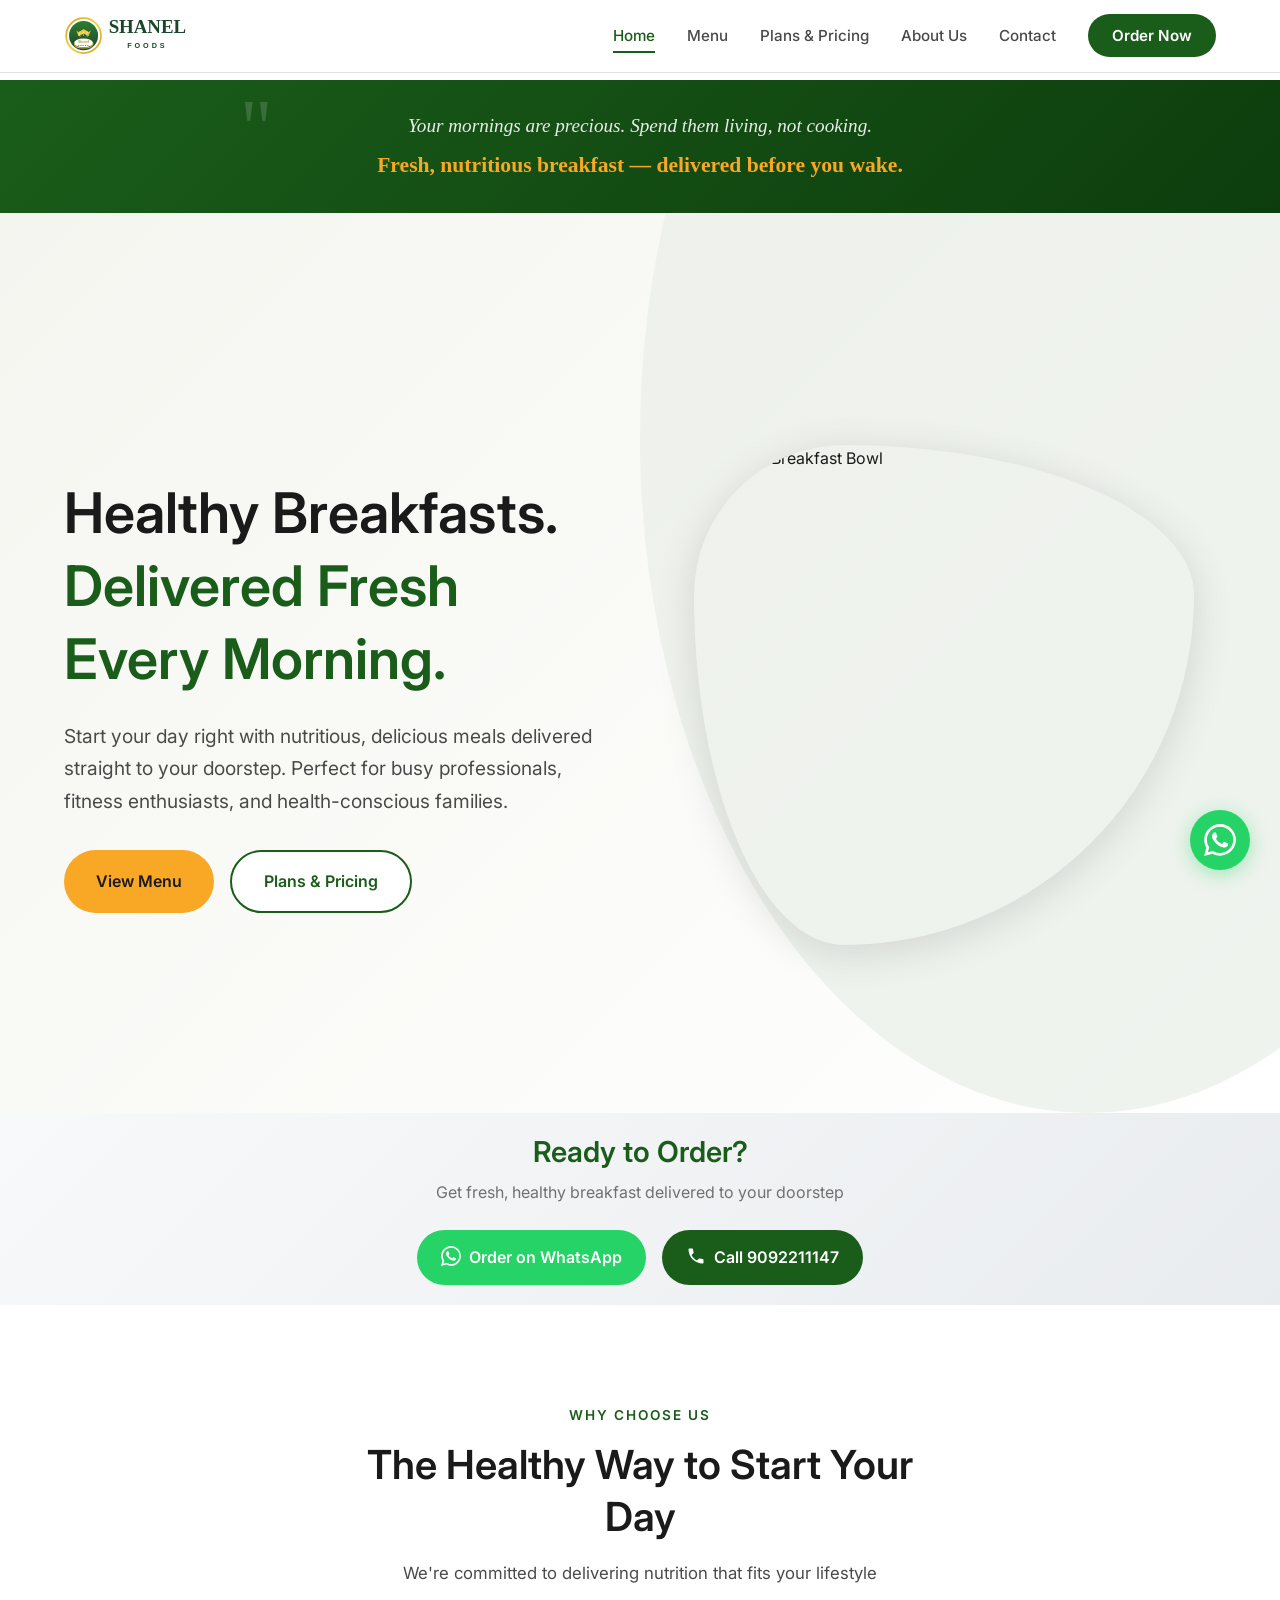
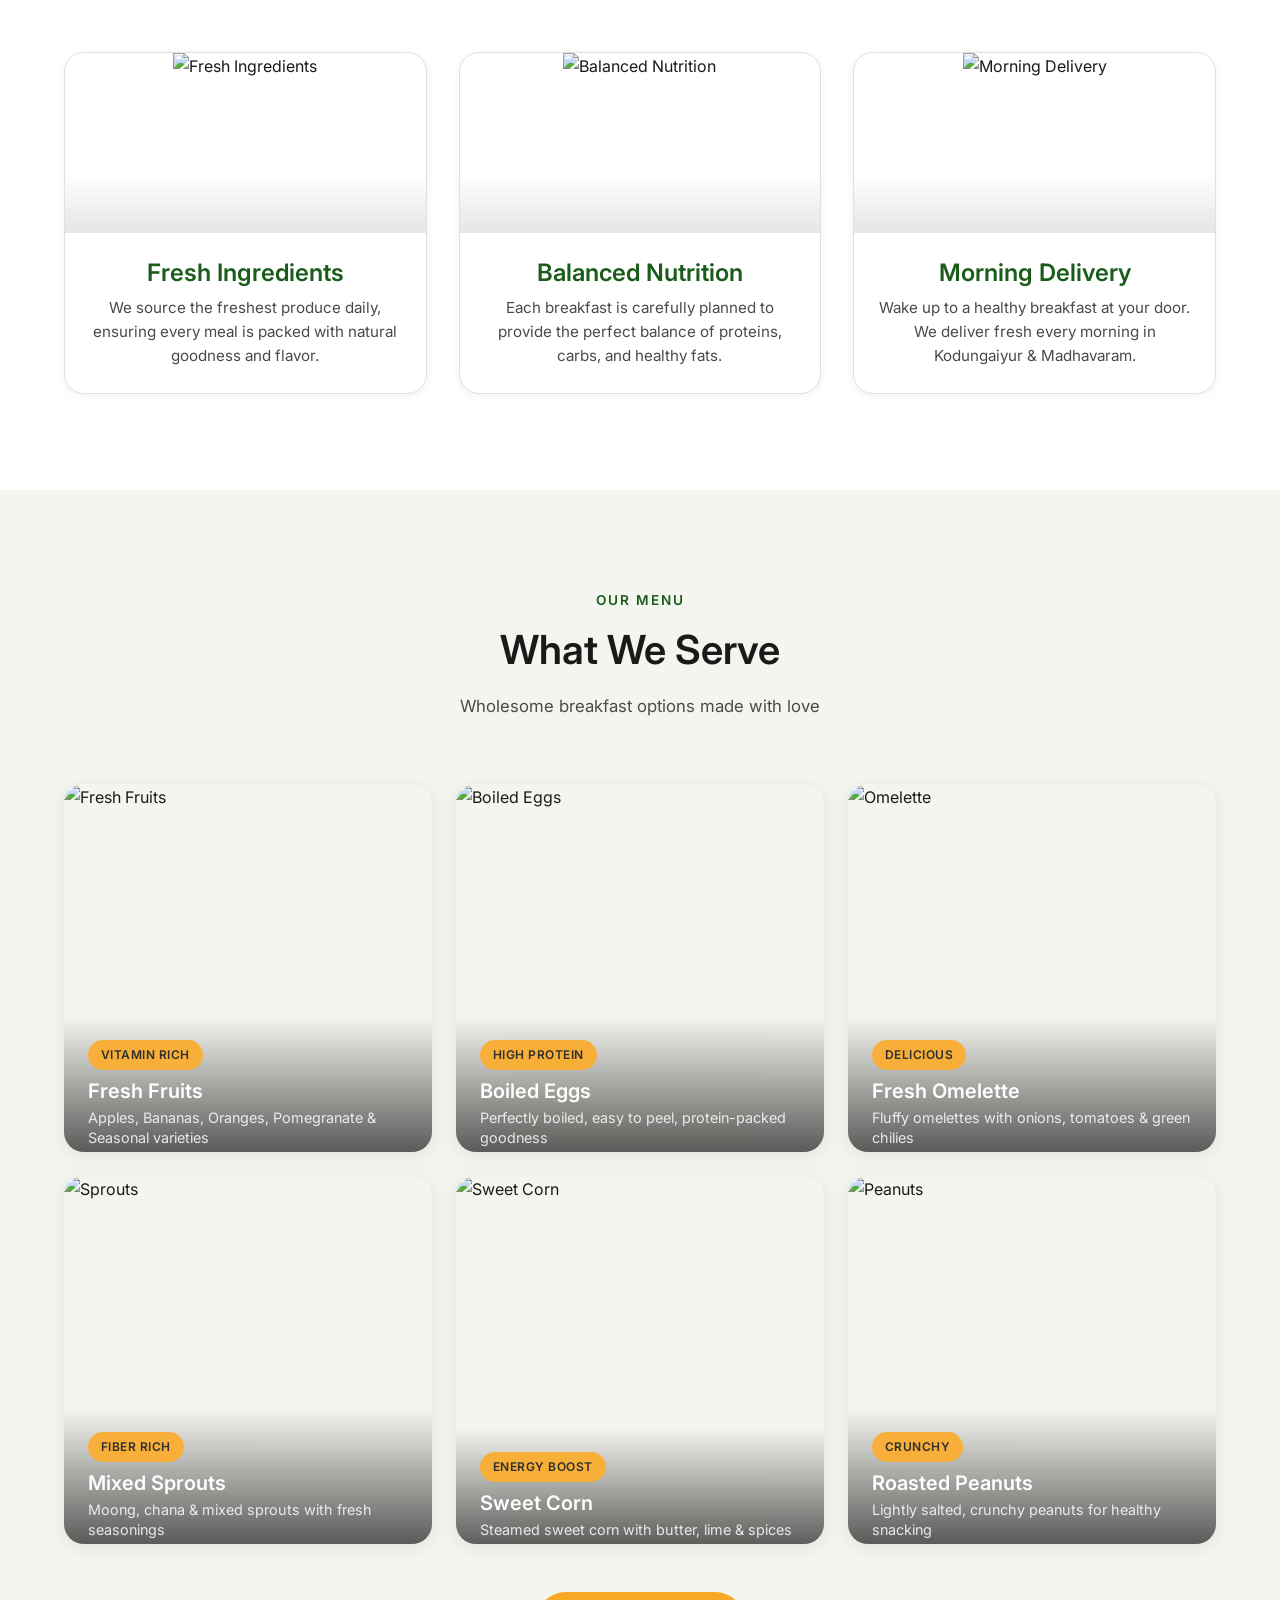
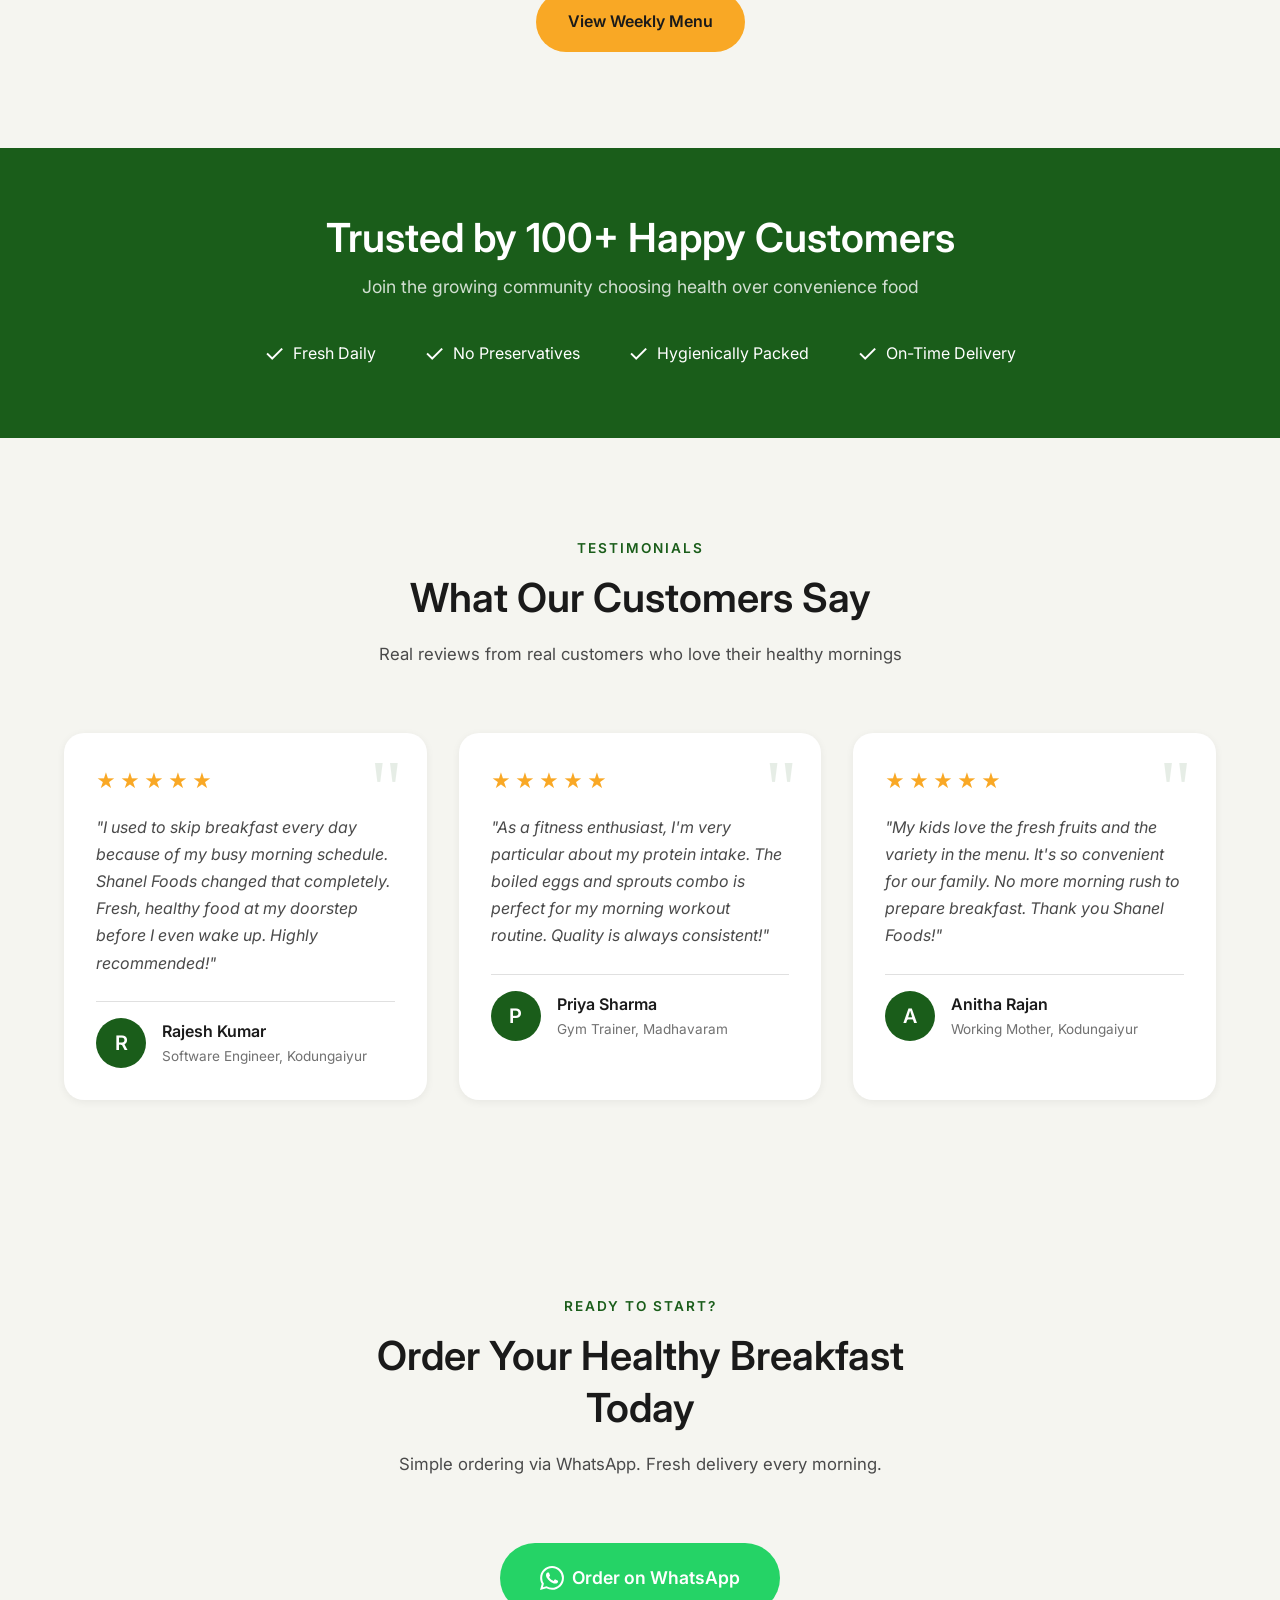
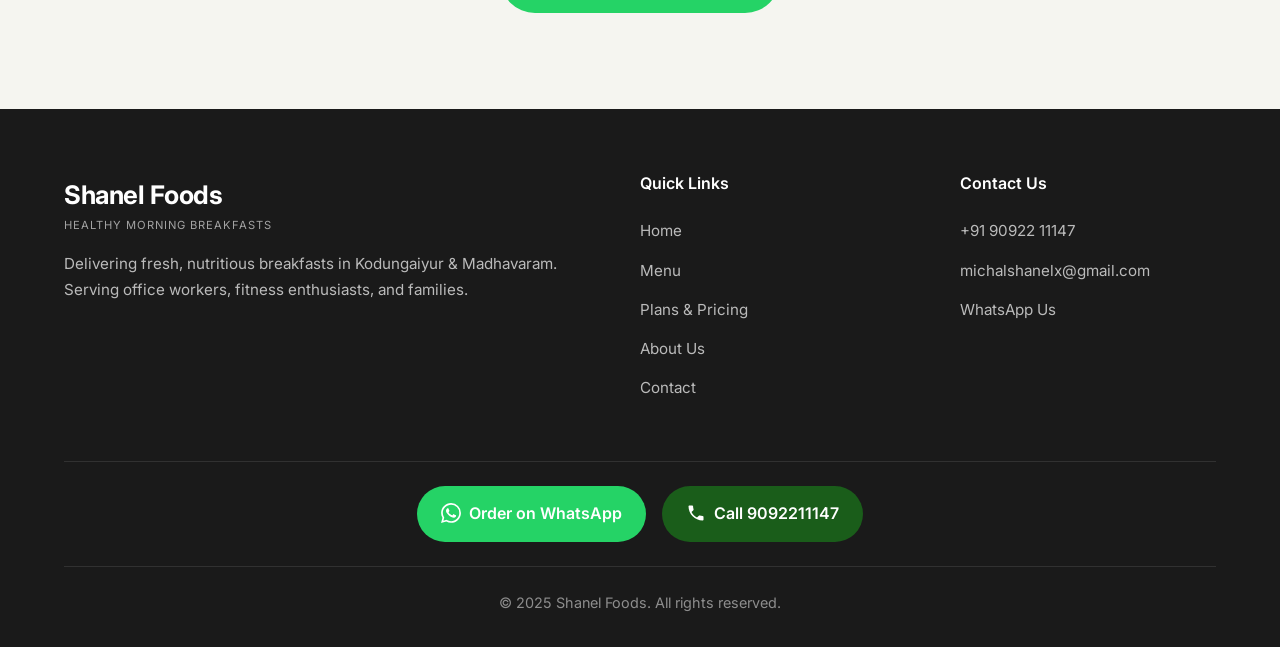
==== index.html @ 9c223f3b "Add SEO: sitemap, robots.txt, structured data, meta tags" ====
<!DOCTYPE html>
<html lang="en">
<head>
    <meta charset="UTF-8">
    <meta name="viewport" content="width=device-width, initial-scale=1.0">
    <title>Shanel Foods | Healthy Breakfast Delivery in Kodungaiyur & Madhavaram, Chennai</title>
    <meta name="description" content="Shanel Foods - Fresh, healthy breakfast delivery service in Kodungaiyur & Madhavaram, Chennai. Fruits, sprouts, eggs & more delivered to your doorstep every morning. Order on WhatsApp: 9092211147">
    <meta name="keywords" content="Shanel Foods, healthy breakfast, breakfast delivery, Kodungaiyur, Madhavaram, Chennai, fresh fruits, sprouts, eggs, morning delivery, healthy food delivery">
    <meta name="author" content="Shanel Foods">
    <meta name="robots" content="index, follow">
    <link rel="canonical" href="https://michalshanel.github.io/shanelfoods/">

    <!-- Open Graph / Facebook -->
    <meta property="og:type" content="website">
    <meta property="og:url" content="https://michalshanel.github.io/shanelfoods/">
    <meta property="og:title" content="Shanel Foods | Healthy Breakfast Delivery in Chennai">
    <meta property="og:description" content="Fresh, healthy breakfast delivery in Kodungaiyur & Madhavaram. Fruits, sprouts, eggs & more delivered every morning.">
    <meta property="og:site_name" content="Shanel Foods">

    <!-- Twitter -->
    <meta name="twitter:card" content="summary_large_image">
    <meta name="twitter:title" content="Shanel Foods | Healthy Breakfast Delivery">
    <meta name="twitter:description" content="Fresh, healthy breakfast delivery in Kodungaiyur & Madhavaram, Chennai.">

    <!-- Structured Data for Local Business -->
    <script type="application/ld+json">
    {
        "@context": "https://schema.org",
        "@type": "FoodEstablishment",
        "name": "Shanel Foods",
        "description": "Fresh, healthy breakfast delivery service in Kodungaiyur & Madhavaram, Chennai. We deliver fruits, sprouts, eggs and nutritious breakfast items every morning.",
        "url": "https://michalshanel.github.io/shanelfoods/",
        "telephone": "+919092211147",
        "email": "michalshanelx@gmail.com",
        "address": {
            "@type": "PostalAddress",
            "addressLocality": "Chennai",
            "addressRegion": "Tamil Nadu",
            "addressCountry": "IN"
        },
        "areaServed": ["Kodungaiyur", "Madhavaram", "Chennai"],
        "servesCuisine": "Healthy Breakfast",
        "priceRange": "$$",
        "openingHours": "Mo-Sa 06:00-10:00",
        "sameAs": [
            "https://wa.me/919092211147"
        ]
    }
    </script>

    <link rel="preconnect" href="https://fonts.googleapis.com">
    <link rel="preconnect" href="https://fonts.gstatic.com" crossorigin>
    <link href="https://fonts.googleapis.com/css2?family=Inter:wght@400;500;600;700&display=swap" rel="stylesheet">
    <link rel="stylesheet" href="styles.css">
    <link rel="icon" type="image/svg+xml" href="favicon.svg">
</head>
<body>
    <!-- Header -->
    <header>
        <nav>
            <a href="index.html" class="logo">
                <img src="logo.svg" alt="Shanel Foods - Healthy Morning Breakfasts" class="logo-img">
            </a>
            <div class="menu-toggle" onclick="toggleMenu()">
                <span></span>
                <span></span>
                <span></span>
            </div>
            <ul class="nav-links">
                <li><a href="index.html" class="active">Home</a></li>
                <li><a href="menu.html">Menu</a></li>
                <li><a href="pricing.html">Plans & Pricing</a></li>
                <li><a href="about.html">About Us</a></li>
                <li><a href="contact.html">Contact</a></li>
                <li><a href="https://wa.me/919092211147" class="nav-cta">Order Now</a></li>
            </ul>
        </nav>
    </header>

    <!-- Quote Section -->
    <section class="quote-section quote-top">
        <div class="container">
            <blockquote class="main-quote">
                <span class="quote-mark">"</span>
                <p>Your mornings are precious. Spend them living, not cooking.</p>
                <p class="quote-highlight">Fresh, nutritious breakfast — delivered before you wake.</p>
            </blockquote>
        </div>
    </section>

    <!-- Hero Section -->
    <section class="hero">
        <div class="container">
            <div class="hero-content">
                <h1>Healthy Breakfasts.<br><span>Delivered Fresh Every Morning.</span></h1>
                <p>Start your day right with nutritious, delicious meals delivered straight to your doorstep. Perfect for busy professionals, fitness enthusiasts, and health-conscious families.</p>
                <div class="hero-buttons">
                    <a href="menu.html" class="btn btn-primary">View Menu</a>
                    <a href="pricing.html" class="btn btn-secondary">Plans & Pricing</a>
                </div>
            </div>
            <div class="hero-image">
                <div class="hero-visual">
                    <img src="https://images.unsplash.com/photo-1511690743698-d9d85f2fbf38?w=600&h=600&fit=crop" alt="Healthy Breakfast Bowl">
                </div>
            </div>
        </div>
    </section>

    <!-- Order Now Section -->
    <section class="order-now-section">
        <div class="container">
            <div class="order-content">
                <h3>Ready to Order?</h3>
                <p>Get fresh, healthy breakfast delivered to your doorstep</p>
                <div class="order-buttons">
                    <a href="https://wa.me/919092211147" class="order-btn whatsapp-btn" target="_blank">
                        <svg viewBox="0 0 24 24" fill="currentColor" width="24" height="24">
                            <path d="M17.472 14.382c-.297-.149-1.758-.867-2.03-.967-.273-.099-.471-.148-.67.15-.197.297-.767.966-.94 1.164-.173.199-.347.223-.644.075-.297-.15-1.255-.463-2.39-1.475-.883-.788-1.48-1.761-1.653-2.059-.173-.297-.018-.458.13-.606.134-.133.298-.347.446-.52.149-.174.198-.298.298-.497.099-.198.05-.371-.025-.52-.075-.149-.669-1.612-.916-2.207-.242-.579-.487-.5-.669-.51-.173-.008-.371-.01-.57-.01-.198 0-.52.074-.792.372-.272.297-1.04 1.016-1.04 2.479 0 1.462 1.065 2.875 1.213 3.074.149.198 2.096 3.2 5.077 4.487.709.306 1.262.489 1.694.625.712.227 1.36.195 1.871.118.571-.085 1.758-.719 2.006-1.413.248-.694.248-1.289.173-1.413-.074-.124-.272-.198-.57-.347m-5.421 7.403h-.004a9.87 9.87 0 01-5.031-1.378l-.361-.214-3.741.982.998-3.648-.235-.374a9.86 9.86 0 01-1.51-5.26c.001-5.45 4.436-9.884 9.888-9.884 2.64 0 5.122 1.03 6.988 2.898a9.825 9.825 0 012.893 6.994c-.003 5.45-4.437 9.884-9.885 9.884m8.413-18.297A11.815 11.815 0 0012.05 0C5.495 0 .16 5.335.157 11.892c0 2.096.547 4.142 1.588 5.945L.057 24l6.305-1.654a11.882 11.882 0 005.683 1.448h.005c6.554 0 11.89-5.335 11.893-11.893a11.821 11.821 0 00-3.48-8.413z"/>
                        </svg>
                        Order on WhatsApp
                    </a>
                    <a href="tel:+919092211147" class="order-btn call-btn">
                        <svg viewBox="0 0 24 24" fill="currentColor" width="24" height="24">
                            <path d="M6.62 10.79c1.44 2.83 3.76 5.14 6.59 6.59l2.2-2.2c.27-.27.67-.36 1.02-.24 1.12.37 2.33.57 3.57.57.55 0 1 .45 1 1V20c0 .55-.45 1-1 1-9.39 0-17-7.61-17-17 0-.55.45-1 1-1h3.5c.55 0 1 .45 1 1 0 1.25.2 2.45.57 3.57.11.35.03.74-.25 1.02l-2.2 2.2z"/>
                        </svg>
                        Call 9092211147
                    </a>
                </div>
            </div>
        </div>
    </section>

    <!-- Highlights Section -->
    <section class="highlights">
        <div class="container">
            <div class="section-header">
                <span class="section-label">Why Choose Us</span>
                <h2>The Healthy Way to Start Your Day</h2>
                <p>We're committed to delivering nutrition that fits your lifestyle</p>
            </div>
            <div class="highlights-grid">
                <div class="highlight-card">
                    <div class="highlight-icon">
                        <img src="https://images.unsplash.com/photo-1512621776951-a57141f2eefd?w=400&h=300&fit=crop" alt="Fresh Ingredients">
                    </div>
                    <h3>Fresh Ingredients</h3>
                    <p>We source the freshest produce daily, ensuring every meal is packed with natural goodness and flavor.</p>
                </div>
                <div class="highlight-card">
                    <div class="highlight-icon">
                        <img src="https://images.unsplash.com/photo-1490645935967-10de6ba17061?w=400&h=300&fit=crop" alt="Balanced Nutrition">
                    </div>
                    <h3>Balanced Nutrition</h3>
                    <p>Each breakfast is carefully planned to provide the perfect balance of proteins, carbs, and healthy fats.</p>
                </div>
                <div class="highlight-card">
                    <div class="highlight-icon">
                        <img src="https://images.unsplash.com/photo-1504754524776-8f4f37790ca0?w=400&h=300&fit=crop" alt="Morning Delivery">
                    </div>
                    <h3>Morning Delivery</h3>
                    <p>Wake up to a healthy breakfast at your door. We deliver fresh every morning in Kodungaiyur & Madhavaram.</p>
                </div>
            </div>
        </div>
    </section>

    <!-- Menu Preview -->
    <section class="menu-section">
        <div class="container">
            <div class="section-header">
                <span class="section-label">Our Menu</span>
                <h2>What We Serve</h2>
                <p>Wholesome breakfast options made with love</p>
            </div>
            <div class="food-showcase">
                <div class="food-item">
                    <img src="https://images.unsplash.com/photo-1619566636858-adf3ef46400b?w=400&h=400&fit=crop" alt="Fresh Fruits">
                    <div class="food-overlay">
                        <span class="food-tag">Vitamin Rich</span>
                        <h3>Fresh Fruits</h3>
                        <p>Apples, Bananas, Oranges, Pomegranate & Seasonal varieties</p>
                    </div>
                </div>
                <div class="food-item">
                    <img src="https://images.unsplash.com/photo-1598965675045-45c5e72c7d05?w=400&h=400&fit=crop" alt="Boiled Eggs">
                    <div class="food-overlay">
                        <span class="food-tag">High Protein</span>
                        <h3>Boiled Eggs</h3>
                        <p>Perfectly boiled, easy to peel, protein-packed goodness</p>
                    </div>
                </div>
                <div class="food-item">
                    <img src="https://images.unsplash.com/photo-1525351484163-7529414344d8?w=400&h=400&fit=crop" alt="Omelette">
                    <div class="food-overlay">
                        <span class="food-tag">Delicious</span>
                        <h3>Fresh Omelette</h3>
                        <p>Fluffy omelettes with onions, tomatoes & green chilies</p>
                    </div>
                </div>
                <div class="food-item">
                    <img src="https://images.unsplash.com/photo-1556909114-44e3e70034e2?w=400&h=400&fit=crop" alt="Sprouts">
                    <div class="food-overlay">
                        <span class="food-tag">Fiber Rich</span>
                        <h3>Mixed Sprouts</h3>
                        <p>Moong, chana & mixed sprouts with fresh seasonings</p>
                    </div>
                </div>
                <div class="food-item">
                    <img src="https://images.unsplash.com/photo-1551754655-cd27e38d2076?w=400&h=400&fit=crop" alt="Sweet Corn">
                    <div class="food-overlay">
                        <span class="food-tag">Energy Boost</span>
                        <h3>Sweet Corn</h3>
                        <p>Steamed sweet corn with butter, lime & spices</p>
                    </div>
                </div>
                <div class="food-item">
                    <img src="https://images.pexels.com/photos/209345/pexels-photo-209345.jpeg?auto=compress&cs=tinysrgb&w=400&h=400&fit=crop" alt="Peanuts">
                    <div class="food-overlay">
                        <span class="food-tag">Crunchy</span>
                        <h3>Roasted Peanuts</h3>
                        <p>Lightly salted, crunchy peanuts for healthy snacking</p>
                    </div>
                </div>
            </div>
            <div style="text-align: center; margin-top: 3rem;">
                <a href="menu.html" class="btn btn-primary">View Weekly Menu</a>
            </div>
        </div>
    </section>

    <!-- Social Proof -->
    <section class="social-proof">
        <div class="container">
            <h2>Trusted by 100+ Happy Customers</h2>
            <p>Join the growing community choosing health over convenience food</p>
            <div class="trust-badges">
                <div class="trust-badge">
                    <span>✓</span> Fresh Daily
                </div>
                <div class="trust-badge">
                    <span>✓</span> No Preservatives
                </div>
                <div class="trust-badge">
                    <span>✓</span> Hygienically Packed
                </div>
                <div class="trust-badge">
                    <span>✓</span> On-Time Delivery
                </div>
            </div>
        </div>
    </section>

    <!-- Customer Testimonials -->
    <section class="testimonials-section">
        <div class="container">
            <div class="section-header">
                <span class="section-label">Testimonials</span>
                <h2>What Our Customers Say</h2>
                <p>Real reviews from real customers who love their healthy mornings</p>
            </div>
            <div class="testimonials-grid">
                <div class="testimonial-card">
                    <div class="testimonial-rating">
                        <span>★</span><span>★</span><span>★</span><span>★</span><span>★</span>
                    </div>
                    <p class="testimonial-text">"I used to skip breakfast every day because of my busy morning schedule. Shanel Foods changed that completely. Fresh, healthy food at my doorstep before I even wake up. Highly recommended!"</p>
                    <div class="testimonial-author">
                        <div class="author-avatar">R</div>
                        <div class="author-info">
                            <span class="author-name">Rajesh Kumar</span>
                            <span class="author-title">Software Engineer, Kodungaiyur</span>
                        </div>
                    </div>
                </div>
                <div class="testimonial-card">
                    <div class="testimonial-rating">
                        <span>★</span><span>★</span><span>★</span><span>★</span><span>★</span>
                    </div>
                    <p class="testimonial-text">"As a fitness enthusiast, I'm very particular about my protein intake. The boiled eggs and sprouts combo is perfect for my morning workout routine. Quality is always consistent!"</p>
                    <div class="testimonial-author">
                        <div class="author-avatar">P</div>
                        <div class="author-info">
                            <span class="author-name">Priya Sharma</span>
                            <span class="author-title">Gym Trainer, Madhavaram</span>
                        </div>
                    </div>
                </div>
                <div class="testimonial-card">
                    <div class="testimonial-rating">
                        <span>★</span><span>★</span><span>★</span><span>★</span><span>★</span>
                    </div>
                    <p class="testimonial-text">"My kids love the fresh fruits and the variety in the menu. It's so convenient for our family. No more morning rush to prepare breakfast. Thank you Shanel Foods!"</p>
                    <div class="testimonial-author">
                        <div class="author-avatar">A</div>
                        <div class="author-info">
                            <span class="author-name">Anitha Rajan</span>
                            <span class="author-title">Working Mother, Kodungaiyur</span>
                        </div>
                    </div>
                </div>
            </div>
        </div>
    </section>

    <!-- CTA Section -->
    <section style="text-align: center; background: var(--bg-cream);">
        <div class="container">
            <div class="section-header">
                <span class="section-label">Ready to Start?</span>
                <h2>Order Your Healthy Breakfast Today</h2>
                <p>Simple ordering via WhatsApp. Fresh delivery every morning.</p>
            </div>
            <a href="https://wa.me/919092211147" class="btn btn-whatsapp" style="font-size: 1.1rem; padding: 1.25rem 2.5rem;">
                <svg width="24" height="24" viewBox="0 0 24 24" fill="currentColor"><path d="M17.472 14.382c-.297-.149-1.758-.867-2.03-.967-.273-.099-.471-.148-.67.15-.197.297-.767.966-.94 1.164-.173.199-.347.223-.644.075-.297-.15-1.255-.463-2.39-1.475-.883-.788-1.48-1.761-1.653-2.059-.173-.297-.018-.458.13-.606.134-.133.298-.347.446-.52.149-.174.198-.298.298-.497.099-.198.05-.371-.025-.52-.075-.149-.669-1.612-.916-2.207-.242-.579-.487-.5-.669-.51-.173-.008-.371-.01-.57-.01-.198 0-.52.074-.792.372-.272.297-1.04 1.016-1.04 2.479 0 1.462 1.065 2.875 1.213 3.074.149.198 2.096 3.2 5.077 4.487.709.306 1.262.489 1.694.625.712.227 1.36.195 1.871.118.571-.085 1.758-.719 2.006-1.413.248-.694.248-1.289.173-1.413-.074-.124-.272-.198-.57-.347m-5.421 7.403h-.004a9.87 9.87 0 01-5.031-1.378l-.361-.214-3.741.982.998-3.648-.235-.374a9.86 9.86 0 01-1.51-5.26c.001-5.45 4.436-9.884 9.888-9.884 2.64 0 5.122 1.03 6.988 2.898a9.825 9.825 0 012.893 6.994c-.003 5.45-4.437 9.884-9.885 9.884m8.413-18.297A11.815 11.815 0 0012.05 0C5.495 0 .16 5.335.157 11.892c0 2.096.547 4.142 1.588 5.945L.057 24l6.305-1.654a11.882 11.882 0 005.683 1.448h.005c6.554 0 11.89-5.335 11.893-11.893a11.821 11.821 0 00-3.48-8.413z"/></svg>
                Order on WhatsApp
            </a>
        </div>
    </section>

    <!-- Footer -->
    <footer>
        <div class="container">
            <div class="footer-content">
                <div class="footer-brand">
                    <div class="logo">
                        <span class="logo-main">Shanel Foods</span>
                        <span class="logo-sub">Healthy Morning Breakfasts</span>
                    </div>
                    <p>Delivering fresh, nutritious breakfasts in Kodungaiyur & Madhavaram. Serving office workers, fitness enthusiasts, and families.</p>
                </div>
                <div class="footer-links">
                    <h4>Quick Links</h4>
                    <ul>
                        <li><a href="index.html">Home</a></li>
                        <li><a href="menu.html">Menu</a></li>
                        <li><a href="pricing.html">Plans & Pricing</a></li>
                        <li><a href="about.html">About Us</a></li>
                        <li><a href="contact.html">Contact</a></li>
                    </ul>
                </div>
                <div class="footer-links">
                    <h4>Contact Us</h4>
                    <ul>
                        <li><a href="tel:+919092211147">+91 90922 11147</a></li>
                        <li><a href="mailto:michalshanelx@gmail.com">michalshanelx@gmail.com</a></li>
                        <li><a href="https://wa.me/919092211147">WhatsApp Us</a></li>
                    </ul>
                </div>
            </div>
            <div class="footer-order">
                <div class="order-buttons">
                    <a href="https://wa.me/919092211147" class="order-btn whatsapp-btn" target="_blank">
                        <svg viewBox="0 0 24 24" fill="currentColor" width="24" height="24">
                            <path d="M17.472 14.382c-.297-.149-1.758-.867-2.03-.967-.273-.099-.471-.148-.67.15-.197.297-.767.966-.94 1.164-.173.199-.347.223-.644.075-.297-.15-1.255-.463-2.39-1.475-.883-.788-1.48-1.761-1.653-2.059-.173-.297-.018-.458.13-.606.134-.133.298-.347.446-.52.149-.174.198-.298.298-.497.099-.198.05-.371-.025-.52-.075-.149-.669-1.612-.916-2.207-.242-.579-.487-.5-.669-.51-.173-.008-.371-.01-.57-.01-.198 0-.52.074-.792.372-.272.297-1.04 1.016-1.04 2.479 0 1.462 1.065 2.875 1.213 3.074.149.198 2.096 3.2 5.077 4.487.709.306 1.262.489 1.694.625.712.227 1.36.195 1.871.118.571-.085 1.758-.719 2.006-1.413.248-.694.248-1.289.173-1.413-.074-.124-.272-.198-.57-.347m-5.421 7.403h-.004a9.87 9.87 0 01-5.031-1.378l-.361-.214-3.741.982.998-3.648-.235-.374a9.86 9.86 0 01-1.51-5.26c.001-5.45 4.436-9.884 9.888-9.884 2.64 0 5.122 1.03 6.988 2.898a9.825 9.825 0 012.893 6.994c-.003 5.45-4.437 9.884-9.885 9.884m8.413-18.297A11.815 11.815 0 0012.05 0C5.495 0 .16 5.335.157 11.892c0 2.096.547 4.142 1.588 5.945L.057 24l6.305-1.654a11.882 11.882 0 005.683 1.448h.005c6.554 0 11.89-5.335 11.893-11.893a11.821 11.821 0 00-3.48-8.413z"/>
                        </svg>
                        Order on WhatsApp
                    </a>
                    <a href="tel:+919092211147" class="order-btn call-btn">
                        <svg viewBox="0 0 24 24" fill="currentColor" width="24" height="24">
                            <path d="M6.62 10.79c1.44 2.83 3.76 5.14 6.59 6.59l2.2-2.2c.27-.27.67-.36 1.02-.24 1.12.37 2.33.57 3.57.57.55 0 1 .45 1 1V20c0 .55-.45 1-1 1-9.39 0-17-7.61-17-17 0-.55.45-1 1-1h3.5c.55 0 1 .45 1 1 0 1.25.2 2.45.57 3.57.11.35.03.74-.25 1.02l-2.2 2.2z"/>
                        </svg>
                        Call 9092211147
                    </a>
                </div>
            </div>
            <div class="footer-bottom">
                <p>&copy; 2025 Shanel Foods. All rights reserved.</p>
            </div>
        </div>
    </footer>

    <!-- Floating WhatsApp Button -->
    <a href="https://wa.me/919092211147?text=Hi! I'd like to order healthy breakfast." class="whatsapp-float" target="_blank">
        <svg viewBox="0 0 24 24"><path d="M17.472 14.382c-.297-.149-1.758-.867-2.03-.967-.273-.099-.471-.148-.67.15-.197.297-.767.966-.94 1.164-.173.199-.347.223-.644.075-.297-.15-1.255-.463-2.39-1.475-.883-.788-1.48-1.761-1.653-2.059-.173-.297-.018-.458.13-.606.134-.133.298-.347.446-.52.149-.174.198-.298.298-.497.099-.198.05-.371-.025-.52-.075-.149-.669-1.612-.916-2.207-.242-.579-.487-.5-.669-.51-.173-.008-.371-.01-.57-.01-.198 0-.52.074-.792.372-.272.297-1.04 1.016-1.04 2.479 0 1.462 1.065 2.875 1.213 3.074.149.198 2.096 3.2 5.077 4.487.709.306 1.262.489 1.694.625.712.227 1.36.195 1.871.118.571-.085 1.758-.719 2.006-1.413.248-.694.248-1.289.173-1.413-.074-.124-.272-.198-.57-.347m-5.421 7.403h-.004a9.87 9.87 0 01-5.031-1.378l-.361-.214-3.741.982.998-3.648-.235-.374a9.86 9.86 0 01-1.51-5.26c.001-5.45 4.436-9.884 9.888-9.884 2.64 0 5.122 1.03 6.988 2.898a9.825 9.825 0 012.893 6.994c-.003 5.45-4.437 9.884-9.885 9.884m8.413-18.297A11.815 11.815 0 0012.05 0C5.495 0 .16 5.335.157 11.892c0 2.096.547 4.142 1.588 5.945L.057 24l6.305-1.654a11.882 11.882 0 005.683 1.448h.005c6.554 0 11.89-5.335 11.893-11.893a11.821 11.821 0 00-3.48-8.413z"/></svg>
        <span class="tooltip">Order on WhatsApp</span>
    </a>

    <script>
        function toggleMenu() {
            document.querySelector('.nav-links').classList.toggle('active');
        }

        // Header scroll effect
        window.addEventListener('scroll', function() {
            const header = document.querySelector('header');
            if (window.scrollY > 50) {
                header.classList.add('scrolled');
            } else {
                header.classList.remove('scrolled');
            }
        });
    </script>
</body>
</html>
---- styles.css ----
/* ========================================
   Shanel Foods - Premium Stylesheet
   Healthy Morning Breakfasts
   ======================================== */

:root {
    --primary: #1a5d1a;
    --primary-light: #2e7d32;
    --primary-dark: #0d3d0d;
    --accent: #f9a825;
    --accent-hover: #f57f17;
    --text-dark: #1a1a1a;
    --text-medium: #4a4a4a;
    --text-light: #717171;
    --bg-light: #fafafa;
    --bg-cream: #f5f5f0;
    --white: #ffffff;
    --border: #e0e0e0;
    --shadow-sm: 0 2px 8px rgba(0,0,0,0.06);
    --shadow-md: 0 4px 20px rgba(0,0,0,0.08);
    --shadow-lg: 0 8px 40px rgba(0,0,0,0.12);
    --radius-sm: 8px;
    --radius-md: 12px;
    --radius-lg: 20px;
    --transition: all 0.3s ease;
}

* {
    margin: 0;
    padding: 0;
    box-sizing: border-box;
}

html {
    scroll-behavior: smooth;
}

body {
    font-family: 'Inter', -apple-system, BlinkMacSystemFont, 'Segoe UI', Roboto, sans-serif;
    line-height: 1.7;
    color: var(--text-dark);
    background: var(--white);
    -webkit-font-smoothing: antialiased;
}

/* Typography */
h1, h2, h3, h4, h5, h6 {
    font-weight: 600;
    line-height: 1.3;
    color: var(--text-dark);
}

h1 { font-size: clamp(2rem, 5vw, 3.5rem); }
h2 { font-size: clamp(1.75rem, 4vw, 2.5rem); }
h3 { font-size: clamp(1.25rem, 3vw, 1.5rem); }

p {
    color: var(--text-medium);
    font-size: 1.05rem;
}

a {
    text-decoration: none;
    color: inherit;
    transition: var(--transition);
}

/* Container */
.container {
    max-width: 1200px;
    margin: 0 auto;
    padding: 0 1.5rem;
}

/* ========================================
   Header & Navigation
   ======================================== */
header {
    position: fixed;
    top: 0;
    left: 0;
    right: 0;
    z-index: 1000;
    background: var(--white);
    border-bottom: 1px solid var(--border);
    transition: var(--transition);
}

header.scrolled {
    box-shadow: var(--shadow-sm);
}

nav {
    display: flex;
    justify-content: space-between;
    align-items: center;
    padding: 1rem 0;
    max-width: 1200px;
    margin: 0 auto;
    padding-left: 1.5rem;
    padding-right: 1.5rem;
}

.logo {
    display: flex;
    flex-direction: column;
}

.logo-main {
    font-size: 1.4rem;
    font-weight: 700;
    color: var(--primary);
    letter-spacing: -0.5px;
}

.logo-sub {
    font-size: 0.7rem;
    color: var(--text-light);
    text-transform: uppercase;
    letter-spacing: 1px;
}

.logo-img {
    height: 40px;
    width: auto;
}

.nav-links {
    display: flex;
    align-items: center;
    gap: 2rem;
    list-style: none;
}

.nav-links a {
    font-size: 0.95rem;
    font-weight: 500;
    color: var(--text-medium);
    padding: 0.5rem 0;
    position: relative;
}

.nav-links a::after {
    content: '';
    position: absolute;
    bottom: 0;
    left: 0;
    width: 0;
    height: 2px;
    background: var(--primary);
    transition: var(--transition);
}

.nav-links a:hover,
.nav-links a.active {
    color: var(--primary);
}

.nav-links a:hover::after,
.nav-links a.active::after {
    width: 100%;
}

.nav-cta {
    background: var(--primary);
    color: var(--white) !important;
    padding: 0.75rem 1.5rem !important;
    border-radius: 50px;
    font-weight: 600 !important;
}

.nav-cta::after {
    display: none !important;
}

.nav-cta:hover {
    background: var(--primary-dark);
    transform: translateY(-2px);
}

/* Mobile Menu */
.menu-toggle {
    display: none;
    flex-direction: column;
    gap: 5px;
    cursor: pointer;
    padding: 10px;
}

.menu-toggle span {
    width: 24px;
    height: 2px;
    background: var(--text-dark);
    transition: var(--transition);
}

/* ========================================
   Buttons
   ======================================== */
.btn {
    display: inline-flex;
    align-items: center;
    justify-content: center;
    gap: 0.5rem;
    padding: 1rem 2rem;
    border-radius: 50px;
    font-size: 1rem;
    font-weight: 600;
    cursor: pointer;
    transition: var(--transition);
    border: none;
}

.btn-primary {
    background: var(--accent);
    color: var(--text-dark);
}

.btn-primary:hover {
    background: var(--accent-hover);
    transform: translateY(-3px);
    box-shadow: var(--shadow-md);
}

.btn-secondary {
    background: var(--white);
    color: var(--primary);
    border: 2px solid var(--primary);
}

.btn-secondary:hover {
    background: var(--primary);
    color: var(--white);
}

.btn-whatsapp {
    background: #25D366;
    color: var(--white);
}

.btn-whatsapp:hover {
    background: #1da851;
    transform: translateY(-3px);
    box-shadow: 0 8px 25px rgba(37, 211, 102, 0.3);
}

/* ========================================
   Hero Section
   ======================================== */
.hero {
    min-height: 100vh;
    display: flex;
    align-items: center;
    padding: 8rem 0 4rem;
    background: linear-gradient(135deg, var(--bg-cream) 0%, var(--white) 100%);
    position: relative;
    overflow: hidden;
}

.hero::before {
    content: '';
    position: absolute;
    top: -50%;
    right: -20%;
    width: 70%;
    height: 150%;
    background: linear-gradient(135deg, rgba(26, 93, 26, 0.03) 0%, rgba(26, 93, 26, 0.08) 100%);
    border-radius: 50%;
    z-index: 0;
}

.hero .container {
    display: grid;
    grid-template-columns: 1fr 1fr;
    gap: 4rem;
    align-items: center;
    position: relative;
    z-index: 1;
}

.hero-content h1 {
    margin-bottom: 1.5rem;
    color: var(--text-dark);
}

.hero-content h1 span {
    color: var(--primary);
}

.hero-content p {
    font-size: 1.2rem;
    margin-bottom: 2rem;
    color: var(--text-medium);
}

.hero-buttons {
    display: flex;
    gap: 1rem;
    flex-wrap: wrap;
}

.hero-image {
    display: flex;
    justify-content: center;
    align-items: center;
}

.hero-visual {
    width: 100%;
    max-width: 500px;
    aspect-ratio: 1;
    border-radius: 30% 70% 70% 30% / 30% 30% 70% 70%;
    overflow: hidden;
    box-shadow: var(--shadow-lg);
    animation: float 6s ease-in-out infinite;
}

.hero-visual img {
    width: 100%;
    height: 100%;
    object-fit: cover;
}

@keyframes float {
    0%, 100% { transform: translateY(0); }
    50% { transform: translateY(-20px); }
}

/* ========================================
   Section Styles
   ======================================== */
section {
    padding: 6rem 0;
}

.section-header {
    text-align: center;
    max-width: 600px;
    margin: 0 auto 4rem;
}

.section-header p {
    margin-top: 1rem;
}

.section-label {
    display: inline-block;
    font-size: 0.85rem;
    font-weight: 600;
    color: var(--primary);
    text-transform: uppercase;
    letter-spacing: 2px;
    margin-bottom: 0.75rem;
}

/* ========================================
   Quote Section
   ======================================== */
.quote-section {
    background: #1a5d1a;
    background: -webkit-linear-gradient(135deg, #1a5d1a 0%, #0d3d0d 100%);
    background: -moz-linear-gradient(135deg, #1a5d1a 0%, #0d3d0d 100%);
    background: -o-linear-gradient(135deg, #1a5d1a 0%, #0d3d0d 100%);
    background: linear-gradient(135deg, #1a5d1a 0%, #0d3d0d 100%);
    padding: 2rem 0;
    text-align: center;
    -webkit-transform: translateZ(0);
    transform: translateZ(0);
}

.quote-section.quote-top {
    margin-top: 80px;
}

.main-quote {
    position: relative;
    max-width: 800px;
    margin: 0 auto;
    padding: 0 2rem;
}

.quote-mark {
    font-family: Georgia, serif;
    font-size: 5rem;
    color: rgba(255, 255, 255, 0.15);
    position: absolute;
    top: -1.5rem;
    left: 0;
    line-height: 1;
}

.main-quote p {
    color: #ffffff;
    color: rgba(255, 255, 255, 0.9);
    font-size: 1.2rem;
    font-style: italic;
    line-height: 1.5;
    margin: 0;
    font-family: Georgia, "Times New Roman", serif;
}

.main-quote .quote-highlight {
    color: #f9a825;
    font-size: 1.35rem;
    font-weight: 600;
    font-style: normal;
    margin-top: 0.5rem;
    display: block;
}

@media (max-width: 768px) {
    .quote-section {
        padding: 1.5rem 0;
    }

    .quote-section.quote-top {
        margin-top: 90px;
    }

    .main-quote p {
        font-size: 1.1rem;
    }

    .main-quote .quote-highlight {
        font-size: 1.2rem;
    }

    .quote-mark {
        font-size: 4rem;
        top: -0.5rem;
    }
}

/* ========================================
   Order Now Section
   ======================================== */
.order-now-section {
    background: linear-gradient(135deg, #f8f9fa 0%, #e9ecef 100%);
    padding: 1.25rem 0;
    text-align: center;
}

.order-content h3 {
    color: var(--primary);
    font-size: 1.8rem;
    margin-bottom: 0.5rem;
}

.order-content p {
    color: var(--text-light);
    font-size: 1rem;
    margin-bottom: 1.5rem;
}

.order-buttons {
    display: flex;
    justify-content: center;
    gap: 1rem;
    flex-wrap: wrap;
}

.order-btn {
    display: inline-flex;
    align-items: center;
    gap: 0.5rem;
    padding: 0.875rem 1.5rem;
    border-radius: 50px;
    font-weight: 600;
    font-size: 1rem;
    text-decoration: none;
    transition: all 0.3s ease;
}

.order-btn svg {
    width: 20px;
    height: 20px;
    vertical-align: middle;
    position: relative;
    top: -1px;
}

.whatsapp-btn {
    background: #25D366;
    color: white;
}

.whatsapp-btn:hover {
    background: #1da851;
    transform: translateY(-2px);
    box-shadow: 0 4px 15px rgba(37, 211, 102, 0.4);
}

.call-btn {
    background: var(--primary);
    color: white;
}

.call-btn:hover {
    background: #154a15;
    transform: translateY(-2px);
    box-shadow: 0 4px 15px rgba(26, 93, 26, 0.4);
}

@media (max-width: 768px) {
    .order-now-section {
        padding: 1rem 0;
    }

    .order-content h3 {
        font-size: 1.4rem;
        margin-bottom: 0.25rem;
    }

    .order-content p {
        margin-bottom: 1rem;
        font-size: 0.9rem;
    }

    .order-buttons {
        flex-direction: column;
        align-items: center;
    }

    .order-btn {
        width: 100%;
        max-width: 280px;
        justify-content: center;
        padding: 0.75rem 1.25rem;
    }
}

/* ========================================
   Highlights / Features
   ======================================== */
.highlights {
    background: var(--white);
}

.highlights-grid {
    display: grid;
    grid-template-columns: repeat(3, 1fr);
    gap: 2rem;
}

.highlight-card {
    text-align: center;
    padding: 0;
    background: var(--white);
    border-radius: var(--radius-lg);
    transition: var(--transition);
    overflow: hidden;
    box-shadow: var(--shadow-sm);
    border: 1px solid var(--border);
}

.highlight-card:hover {
    transform: translateY(-10px);
    box-shadow: var(--shadow-lg);
}

.highlight-icon {
    width: 100%;
    height: 180px;
    margin: 0;
    border-radius: 0;
    overflow: hidden;
    position: relative;
}

.highlight-icon::after {
    content: '';
    position: absolute;
    bottom: 0;
    left: 0;
    right: 0;
    height: 60px;
    background: linear-gradient(transparent, rgba(0,0,0,0.1));
}

.highlight-icon img {
    width: 100%;
    height: 100%;
    object-fit: cover;
    transition: transform 0.5s ease;
}

.highlight-card:hover .highlight-icon img {
    transform: scale(1.05);
}

.highlight-card h3 {
    margin: 1.5rem 1.5rem 0.5rem;
    color: var(--primary);
}

.highlight-card p {
    font-size: 0.95rem;
    color: var(--text-medium);
    padding: 0 1.5rem 1.5rem;
    line-height: 1.6;
}

/* ========================================
   Floating WhatsApp Button
   ======================================== */
.whatsapp-float {
    position: fixed;
    bottom: 30px;
    right: 30px;
    width: 60px;
    height: 60px;
    background: #25D366;
    border-radius: 50%;
    display: flex;
    align-items: center;
    justify-content: center;
    box-shadow: 0 4px 20px rgba(37, 211, 102, 0.4);
    z-index: 999;
    transition: all 0.3s ease;
    animation: pulse 2s infinite;
}

.whatsapp-float:hover {
    transform: scale(1.1);
    box-shadow: 0 6px 30px rgba(37, 211, 102, 0.5);
}

.whatsapp-float svg {
    width: 32px;
    height: 32px;
    fill: white;
}

.whatsapp-float .tooltip {
    position: absolute;
    right: 70px;
    background: var(--text-dark);
    color: white;
    padding: 8px 16px;
    border-radius: 8px;
    font-size: 14px;
    font-weight: 500;
    white-space: nowrap;
    opacity: 0;
    visibility: hidden;
    transition: all 0.3s ease;
}

.whatsapp-float .tooltip::after {
    content: '';
    position: absolute;
    right: -6px;
    top: 50%;
    transform: translateY(-50%);
    border: 6px solid transparent;
    border-left-color: var(--text-dark);
}

.whatsapp-float:hover .tooltip {
    opacity: 1;
    visibility: visible;
}

@keyframes pulse {
    0% {
        box-shadow: 0 4px 20px rgba(37, 211, 102, 0.4);
    }
    50% {
        box-shadow: 0 4px 30px rgba(37, 211, 102, 0.6);
    }
    100% {
        box-shadow: 0 4px 20px rgba(37, 211, 102, 0.4);
    }
}

@media (max-width: 768px) {
    .whatsapp-float {
        bottom: 20px;
        right: 20px;
        width: 55px;
        height: 55px;
    }

    .whatsapp-float svg {
        width: 28px;
        height: 28px;
    }

    .whatsapp-float .tooltip {
        display: none;
    }
}

/* ========================================
   Food Showcase (Homepage)
   ======================================== */
.food-showcase {
    display: grid;
    grid-template-columns: repeat(3, 1fr);
    gap: 1.5rem;
}

.food-item {
    position: relative;
    border-radius: var(--radius-lg);
    overflow: hidden;
    aspect-ratio: 1;
    cursor: pointer;
    box-shadow: var(--shadow-md);
}

.food-item img {
    width: 100%;
    height: 100%;
    object-fit: cover;
    transition: transform 0.5s ease;
}

.food-item:hover img {
    transform: scale(1.1);
}

.food-overlay {
    position: absolute;
    bottom: 0;
    left: 0;
    right: 0;
    padding: 1.5rem;
    background: linear-gradient(transparent, rgba(0,0,0,0.8));
    color: var(--white);
    transform: translateY(20px);
    opacity: 0.9;
    transition: all 0.3s ease;
}

.food-item:hover .food-overlay {
    transform: translateY(0);
    opacity: 1;
    background: linear-gradient(transparent 0%, rgba(0,0,0,0.9) 50%);
}

.food-tag {
    display: inline-block;
    background: var(--accent);
    color: var(--text-dark);
    padding: 0.3rem 0.8rem;
    border-radius: 50px;
    font-size: 0.75rem;
    font-weight: 600;
    text-transform: uppercase;
    letter-spacing: 0.5px;
    margin-bottom: 0.5rem;
}

.food-overlay h3 {
    color: var(--white);
    font-size: 1.25rem;
    margin-bottom: 0.25rem;
}

.food-overlay p {
    color: rgba(255,255,255,0.85);
    font-size: 0.9rem;
    line-height: 1.4;
    margin: 0;
    display: -webkit-box;
    -webkit-line-clamp: 2;
    -webkit-box-orient: vertical;
    overflow: hidden;
}

@media (max-width: 992px) {
    .food-showcase {
        grid-template-columns: repeat(2, 1fr);
    }
}

@media (max-width: 480px) {
    .food-showcase {
        grid-template-columns: repeat(2, 1fr);
        gap: 1rem;
    }

    .food-overlay {
        padding: 1rem;
    }

    .food-overlay h3 {
        font-size: 1rem;
    }

    .food-overlay p {
        font-size: 0.8rem;
        -webkit-line-clamp: 1;
    }

    .food-tag {
        font-size: 0.65rem;
        padding: 0.2rem 0.6rem;
    }
}

/* ========================================
   Menu Cards
   ======================================== */
.menu-section {
    background: var(--bg-cream);
}

/* Menu Tabs */
.menu-tabs {
    display: flex;
    justify-content: center;
    gap: 1rem;
    margin-bottom: 2rem;
}

.menu-tab {
    display: inline-flex;
    align-items: center;
    gap: 0.5rem;
    padding: 0.875rem 2rem;
    border: 2px solid var(--primary);
    background: transparent;
    color: var(--primary);
    font-size: 1rem;
    font-weight: 600;
    border-radius: 50px;
    cursor: pointer;
    transition: all 0.3s ease;
}

.menu-tab:hover {
    background: rgba(26, 93, 26, 0.1);
}

.menu-tab.active {
    background: var(--primary);
    color: white;
}

.veg-icon, .nonveg-icon {
    width: 16px;
    height: 16px;
    border: 2px solid;
    border-radius: 3px;
    position: relative;
    display: inline-block;
}

.veg-icon {
    border-color: #2e7d32;
}

.veg-icon::after {
    content: '';
    position: absolute;
    width: 8px;
    height: 8px;
    background: #2e7d32;
    border-radius: 50%;
    top: 50%;
    left: 50%;
    transform: translate(-50%, -50%);
}

.nonveg-icon {
    border-color: #c62828;
}

.nonveg-icon::after {
    content: '';
    position: absolute;
    width: 0;
    height: 0;
    border-left: 5px solid transparent;
    border-right: 5px solid transparent;
    border-bottom: 8px solid #c62828;
    top: 50%;
    left: 50%;
    transform: translate(-50%, -50%);
}

.menu-tab.active .veg-icon {
    border-color: white;
}

.menu-tab.active .veg-icon::after {
    background: white;
}

.menu-tab.active .nonveg-icon {
    border-color: white;
}

.menu-tab.active .nonveg-icon::after {
    border-bottom-color: white;
}

.menu-content {
    display: none;
}

.menu-content.active {
    display: block;
}

/* Egg Badge */
.egg-badge {
    display: inline-block;
    background: #c62828;
    color: white;
    font-size: 0.7rem;
    padding: 0.25rem 0.5rem;
    border-radius: 4px;
    margin-top: 0.5rem;
    font-weight: 600;
}

.menu-card.egg-day {
    border-left: 3px solid #c62828;
}

@media (max-width: 768px) {
    .menu-tabs {
        flex-direction: column;
        align-items: center;
    }

    .menu-tab {
        width: 100%;
        max-width: 250px;
        justify-content: center;
    }
}

.menu-grid {
    display: grid;
    grid-template-columns: repeat(auto-fit, minmax(340px, 1fr));
    gap: 2rem;
}

.menu-card {
    background: var(--white);
    border-radius: var(--radius-lg);
    padding: 0;
    box-shadow: var(--shadow-sm);
    transition: var(--transition);
    border: none;
    overflow: hidden;
    position: relative;
}

.menu-card::before {
    content: '';
    position: absolute;
    top: 0;
    left: 0;
    right: 0;
    height: 4px;
    background: linear-gradient(90deg, var(--primary), var(--primary-light));
    opacity: 0;
    transition: var(--transition);
}

.menu-card:hover {
    transform: translateY(-8px);
    box-shadow: var(--shadow-lg);
}

.menu-card:hover::before {
    opacity: 1;
}

.menu-card-header {
    display: flex;
    align-items: center;
    gap: 1rem;
    padding: 1.5rem 1.5rem 1rem;
    background: linear-gradient(135deg, var(--bg-cream) 0%, var(--white) 100%);
    border-bottom: 1px solid var(--border);
}

.menu-day {
    background: linear-gradient(135deg, var(--primary) 0%, var(--primary-light) 100%);
    color: var(--white);
    padding: 0.6rem 1.2rem;
    border-radius: 50px;
    font-weight: 600;
    font-size: 0.85rem;
    text-transform: uppercase;
    letter-spacing: 0.5px;
    box-shadow: 0 4px 15px rgba(26, 93, 26, 0.2);
}

.menu-card h3 {
    color: var(--text-dark);
    font-size: 1.2rem;
}

.menu-card-body {
    padding: 1.5rem;
}

.menu-items {
    list-style: none;
    padding: 0 1.5rem 1.5rem;
}

.menu-items li {
    display: flex;
    align-items: center;
    gap: 1rem;
    padding: 1rem 0;
    border-bottom: 1px dashed var(--border);
    transition: var(--transition);
}

.menu-items li:last-child {
    border-bottom: none;
    padding-bottom: 0;
}

.menu-items li:hover {
    padding-left: 0.5rem;
}

.menu-items .item-icon {
    width: 60px;
    height: 60px;
    border-radius: var(--radius-md);
    overflow: hidden;
    flex-shrink: 0;
    box-shadow: var(--shadow-sm);
    border: 2px solid var(--white);
}

.menu-items .item-icon img {
    width: 100%;
    height: 100%;
    object-fit: cover;
    transition: transform 0.3s ease;
}

.menu-items li:hover .item-icon img {
    transform: scale(1.1);
}

.menu-items .item-details {
    flex: 1;
    display: flex;
    flex-direction: column;
    gap: 0.25rem;
}

.menu-items .item-name {
    font-weight: 600;
    color: var(--text-dark);
    font-size: 1rem;
}

.menu-items .item-desc {
    font-size: 0.85rem;
    color: var(--text-light);
    line-height: 1.4;
}

/* Simple Card Style (for About page "Made for People Like You") */
.menu-card.simple-card {
    padding: 2rem;
    text-align: center;
    background: linear-gradient(135deg, var(--white) 0%, var(--bg-light) 100%);
}

.menu-card.simple-card .menu-card-header {
    flex-direction: column;
    background: transparent;
    border-bottom: none;
    padding: 0;
    margin-bottom: 1rem;
}

.menu-card.simple-card .menu-day {
    font-size: 2.5rem;
    background: transparent;
    box-shadow: none;
    padding: 0;
    margin-bottom: 0.5rem;
}

.menu-card.simple-card h3 {
    font-size: 1.3rem;
}

.menu-card.simple-card p {
    color: var(--text-medium);
    line-height: 1.6;
}

/* ========================================
   Pricing Cards
   ======================================== */
.pricing-grid {
    display: grid;
    grid-template-columns: repeat(auto-fit, minmax(300px, 1fr));
    gap: 2rem;
    max-width: 1000px;
    margin: 0 auto;
}

.pricing-card {
    background: var(--white);
    border-radius: var(--radius-lg);
    padding: 2.5rem;
    text-align: center;
    box-shadow: var(--shadow-sm);
    transition: var(--transition);
    position: relative;
    border: 2px solid transparent;
}

.pricing-card:hover {
    transform: translateY(-10px);
    box-shadow: var(--shadow-lg);
}

.pricing-card.featured {
    border-color: var(--primary);
    transform: scale(1.05);
}

.pricing-card.featured:hover {
    transform: scale(1.05) translateY(-10px);
}

.pricing-badge {
    position: absolute;
    top: -12px;
    left: 50%;
    transform: translateX(-50%);
    background: var(--primary);
    color: var(--white);
    padding: 0.4rem 1.5rem;
    border-radius: 50px;
    font-size: 0.8rem;
    font-weight: 600;
    text-transform: uppercase;
}

.pricing-card h3 {
    font-size: 1.3rem;
    margin-bottom: 0.5rem;
}

.pricing-card .price {
    font-size: 3rem;
    font-weight: 700;
    color: var(--primary);
    margin: 1rem 0;
}

.pricing-card .price span {
    font-size: 1rem;
    font-weight: 400;
    color: var(--text-light);
}

.pricing-features {
    list-style: none;
    margin: 2rem 0;
    text-align: left;
}

.pricing-features li {
    padding: 0.75rem 0;
    border-bottom: 1px solid var(--border);
    display: flex;
    align-items: center;
    gap: 0.75rem;
    color: var(--text-medium);
}

.pricing-features li:last-child {
    border-bottom: none;
}

.pricing-features .check {
    color: var(--primary);
    font-weight: bold;
}

/* ========================================
   About Section
   ======================================== */
.about-content {
    display: grid;
    grid-template-columns: 1fr 1fr;
    gap: 4rem;
    align-items: center;
}

.about-image {
    border-radius: var(--radius-lg);
    aspect-ratio: 4/3;
    overflow: hidden;
    box-shadow: var(--shadow-md);
}

.about-image img {
    width: 100%;
    height: 100%;
    object-fit: cover;
}

.about-text h2 {
    margin-bottom: 1.5rem;
}

.about-text p {
    margin-bottom: 1rem;
}

.about-stats {
    display: flex;
    gap: 2rem;
    margin-top: 2rem;
    padding-top: 2rem;
    border-top: 1px solid var(--border);
}

.stat {
    text-align: center;
}

.stat-number {
    font-size: 2.5rem;
    font-weight: 700;
    color: var(--primary);
}

.stat-label {
    font-size: 0.9rem;
    color: var(--text-light);
}

/* ========================================
   Social Proof / Testimonials
   ======================================== */
.social-proof {
    background: var(--primary);
    color: var(--white);
    text-align: center;
    padding: 4rem 0;
}

.social-proof h2 {
    color: var(--white);
    margin-bottom: 0.5rem;
}

.social-proof p {
    color: rgba(255,255,255,0.8);
    font-size: 1.1rem;
}

.trust-badges {
    display: flex;
    justify-content: center;
    gap: 3rem;
    margin-top: 2rem;
    flex-wrap: wrap;
}

.trust-badge {
    display: flex;
    align-items: center;
    gap: 0.5rem;
    font-size: 1rem;
}

.trust-badge span {
    font-size: 1.5rem;
}

/* ========================================
   Testimonials Section
   ======================================== */
.testimonials-section {
    background: var(--bg-cream);
}

.testimonials-grid {
    display: grid;
    grid-template-columns: repeat(3, 1fr);
    gap: 2rem;
}

.testimonial-card {
    background: var(--white);
    border-radius: var(--radius-lg);
    padding: 2rem;
    box-shadow: var(--shadow-sm);
    transition: var(--transition);
    position: relative;
}

.testimonial-card::before {
    content: '"';
    position: absolute;
    top: 1rem;
    right: 1.5rem;
    font-size: 5rem;
    font-family: Georgia, serif;
    color: var(--primary);
    opacity: 0.1;
    line-height: 1;
}

.testimonial-card:hover {
    transform: translateY(-5px);
    box-shadow: var(--shadow-md);
}

.testimonial-rating {
    display: flex;
    gap: 0.25rem;
    margin-bottom: 1rem;
}

.testimonial-rating span {
    color: #f9a825;
    font-size: 1.2rem;
}

.testimonial-text {
    font-size: 1rem;
    line-height: 1.7;
    color: var(--text-medium);
    margin-bottom: 1.5rem;
    font-style: italic;
}

.testimonial-author {
    display: flex;
    align-items: center;
    gap: 1rem;
    padding-top: 1rem;
    border-top: 1px solid var(--border);
}

.author-avatar {
    width: 50px;
    height: 50px;
    background: var(--primary);
    color: var(--white);
    border-radius: 50%;
    display: flex;
    align-items: center;
    justify-content: center;
    font-size: 1.25rem;
    font-weight: 600;
}

.author-info {
    display: flex;
    flex-direction: column;
}

.author-name {
    font-weight: 600;
    color: var(--text-dark);
    font-size: 1rem;
}

.author-title {
    font-size: 0.85rem;
    color: var(--text-light);
}

@media (max-width: 992px) {
    .testimonials-grid {
        grid-template-columns: repeat(2, 1fr);
    }
}

@media (max-width: 600px) {
    .testimonials-grid {
        grid-template-columns: 1fr;
    }
}

/* ========================================
   Contact Section
   ======================================== */
.contact-grid {
    display: grid;
    grid-template-columns: repeat(auto-fit, minmax(280px, 1fr));
    gap: 2rem;
}

.contact-card {
    background: var(--bg-light);
    border-radius: var(--radius-md);
    padding: 2rem;
    text-align: center;
    transition: var(--transition);
}

.contact-card:hover {
    background: var(--white);
    box-shadow: var(--shadow-md);
}

.contact-icon {
    width: 60px;
    height: 60px;
    margin: 0 auto 1rem;
    background: var(--primary);
    border-radius: 50%;
    display: flex;
    align-items: center;
    justify-content: center;
    font-size: 1.5rem;
}

.contact-card h3 {
    margin-bottom: 0.5rem;
}

.contact-card a {
    color: var(--primary);
    font-weight: 500;
}

.contact-card a:hover {
    text-decoration: underline;
}

/* ========================================
   Footer
   ======================================== */
footer {
    background: var(--text-dark);
    color: var(--white);
    padding: 4rem 0 2rem;
}

.footer-content {
    display: grid;
    grid-template-columns: 2fr 1fr 1fr;
    gap: 4rem;
    margin-bottom: 3rem;
}

.footer-brand .logo-main {
    color: var(--white);
    font-size: 1.6rem;
}

.footer-brand .logo-sub {
    color: rgba(255,255,255,0.6);
}

.footer-brand p {
    color: rgba(255,255,255,0.7);
    margin-top: 1rem;
    font-size: 0.95rem;
}

.footer-links h4 {
    color: var(--white);
    font-size: 1rem;
    margin-bottom: 1.5rem;
}

.footer-links ul {
    list-style: none;
}

.footer-links li {
    margin-bottom: 0.75rem;
}

.footer-links a {
    color: rgba(255,255,255,0.7);
    font-size: 0.95rem;
}

.footer-links a:hover {
    color: var(--white);
}

.footer-order {
    padding: 1.5rem 0;
    margin-top: 1.5rem;
    border-top: 1px solid rgba(255,255,255,0.1);
    text-align: center;
}

.footer-order .order-buttons {
    justify-content: center;
}

.footer-bottom {
    padding-top: 1.5rem;
    border-top: 1px solid rgba(255,255,255,0.1);
    text-align: center;
}

.footer-bottom p {
    color: rgba(255,255,255,0.5);
    font-size: 0.9rem;
}

/* ========================================
   Page Headers
   ======================================== */
.page-header {
    background: linear-gradient(135deg, var(--primary) 0%, var(--primary-dark) 100%);
    color: var(--white);
    padding: 10rem 0 4rem;
    text-align: center;
}

.page-header h1 {
    color: var(--white);
    margin-bottom: 0.5rem;
}

.page-header p {
    color: rgba(255,255,255,0.8);
    font-size: 1.1rem;
}

/* ========================================
   Responsive Design
   ======================================== */
@media (max-width: 992px) {
    .hero .container {
        grid-template-columns: 1fr;
        text-align: center;
    }

    .hero-buttons {
        justify-content: center;
    }

    .hero-image {
        order: -1;
    }

    .hero-visual {
        max-width: 300px;
        font-size: 5rem;
    }

    .about-content {
        grid-template-columns: 1fr;
    }

    .about-image {
        max-width: 400px;
        margin: 0 auto;
    }

    .footer-content {
        grid-template-columns: 1fr;
        gap: 2rem;
        text-align: center;
    }
}

@media (max-width: 768px) {
    .nav-links {
        display: none;
        position: absolute;
        top: 100%;
        left: 0;
        right: 0;
        background: var(--white);
        flex-direction: column;
        padding: 1rem;
        gap: 0;
        box-shadow: var(--shadow-md);
    }

    .nav-links.active {
        display: flex;
    }

    .nav-links li {
        width: 100%;
    }

    .nav-links a {
        display: block;
        padding: 1rem;
        border-bottom: 1px solid var(--border);
    }

    .nav-cta {
        margin: 1rem;
        text-align: center;
    }

    .menu-toggle {
        display: flex;
    }

    .highlights-grid {
        grid-template-columns: repeat(2, 1fr);
        gap: 1.5rem;
    }

    .highlight-icon {
        height: 160px;
    }

    .pricing-card.featured {
        transform: none;
    }

    .pricing-card.featured:hover {
        transform: translateY(-10px);
    }

    .about-stats {
        flex-direction: column;
        gap: 1.5rem;
    }

    section {
        padding: 4rem 0;
    }
}

@media (max-width: 480px) {
    .hero {
        padding: 7rem 0 3rem;
    }

    .hero-visual {
        max-width: 200px;
        font-size: 4rem;
    }

    .highlights-grid {
        grid-template-columns: 1fr;
    }

    .highlight-icon {
        height: 200px;
    }

    .btn {
        padding: 0.875rem 1.5rem;
        font-size: 0.95rem;
    }

    .menu-grid {
        grid-template-columns: 1fr;
    }

    .pricing-grid {
        grid-template-columns: 1fr;
    }
}
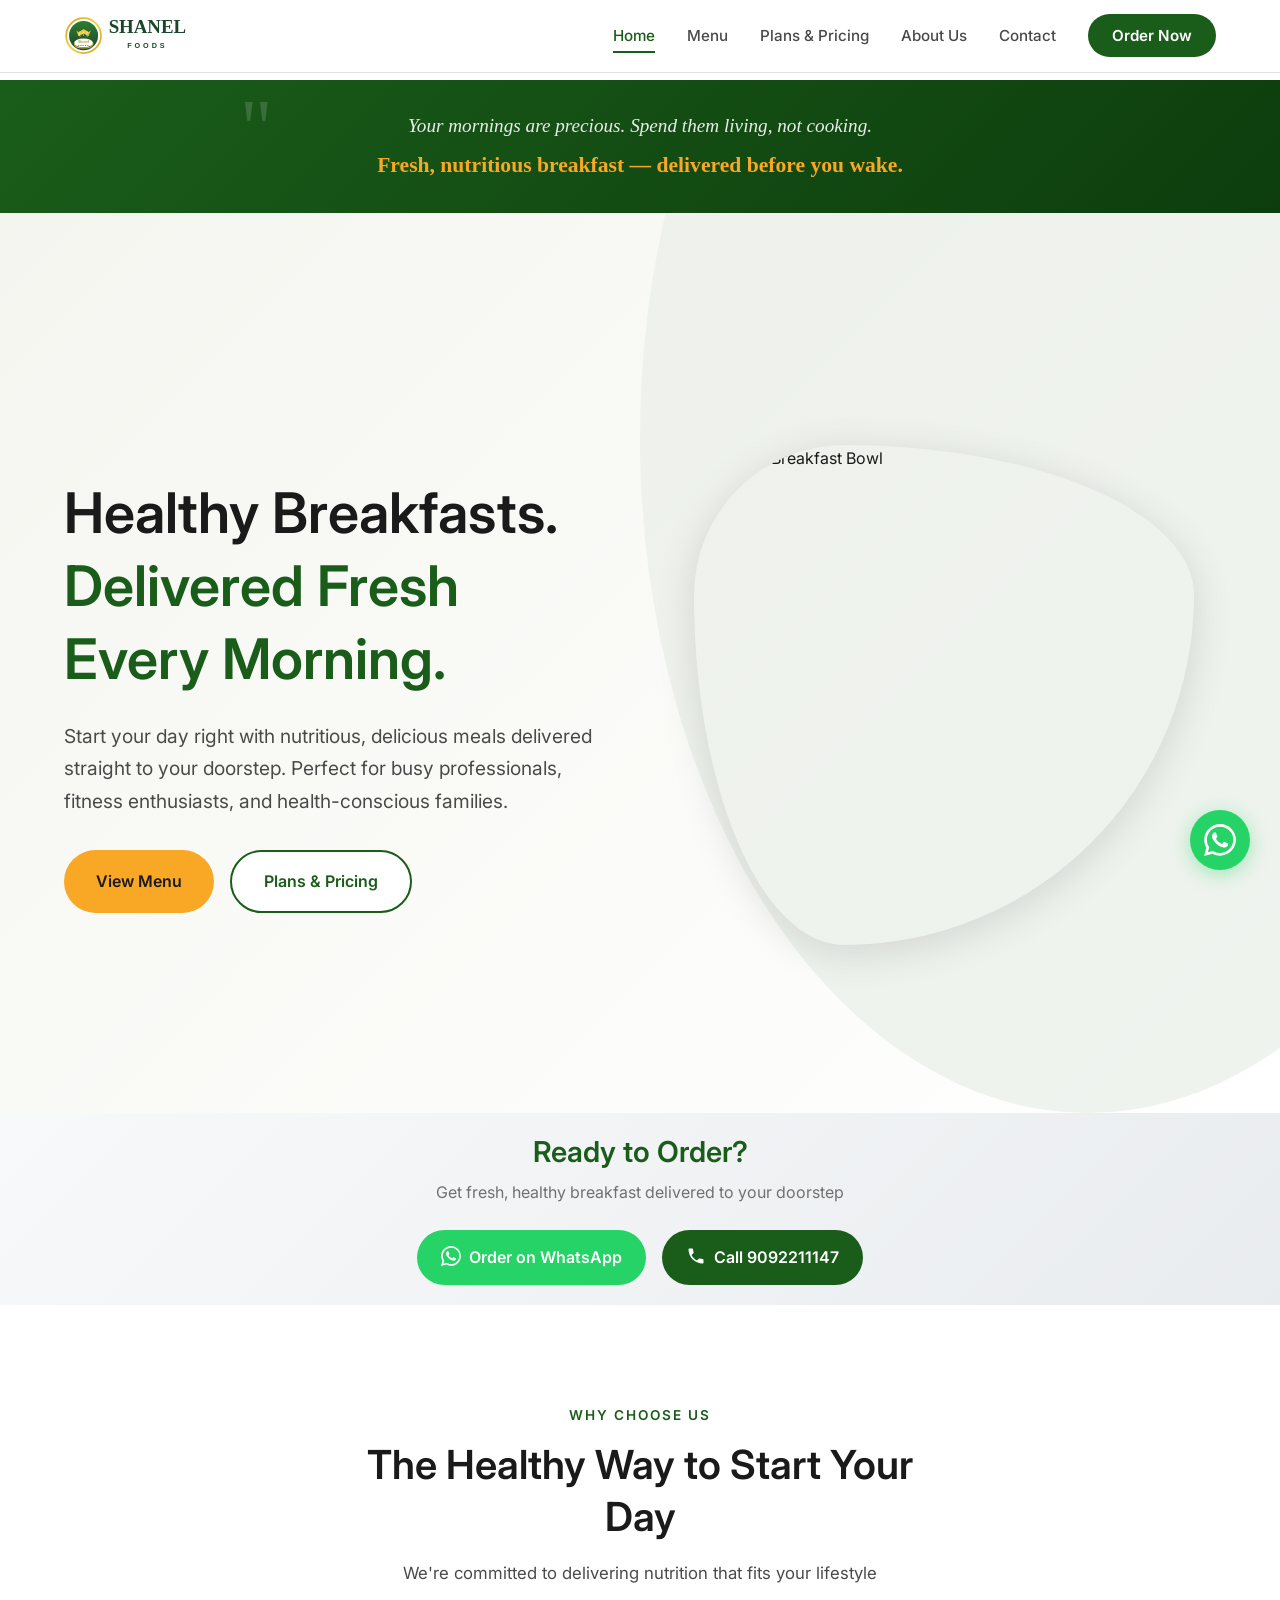
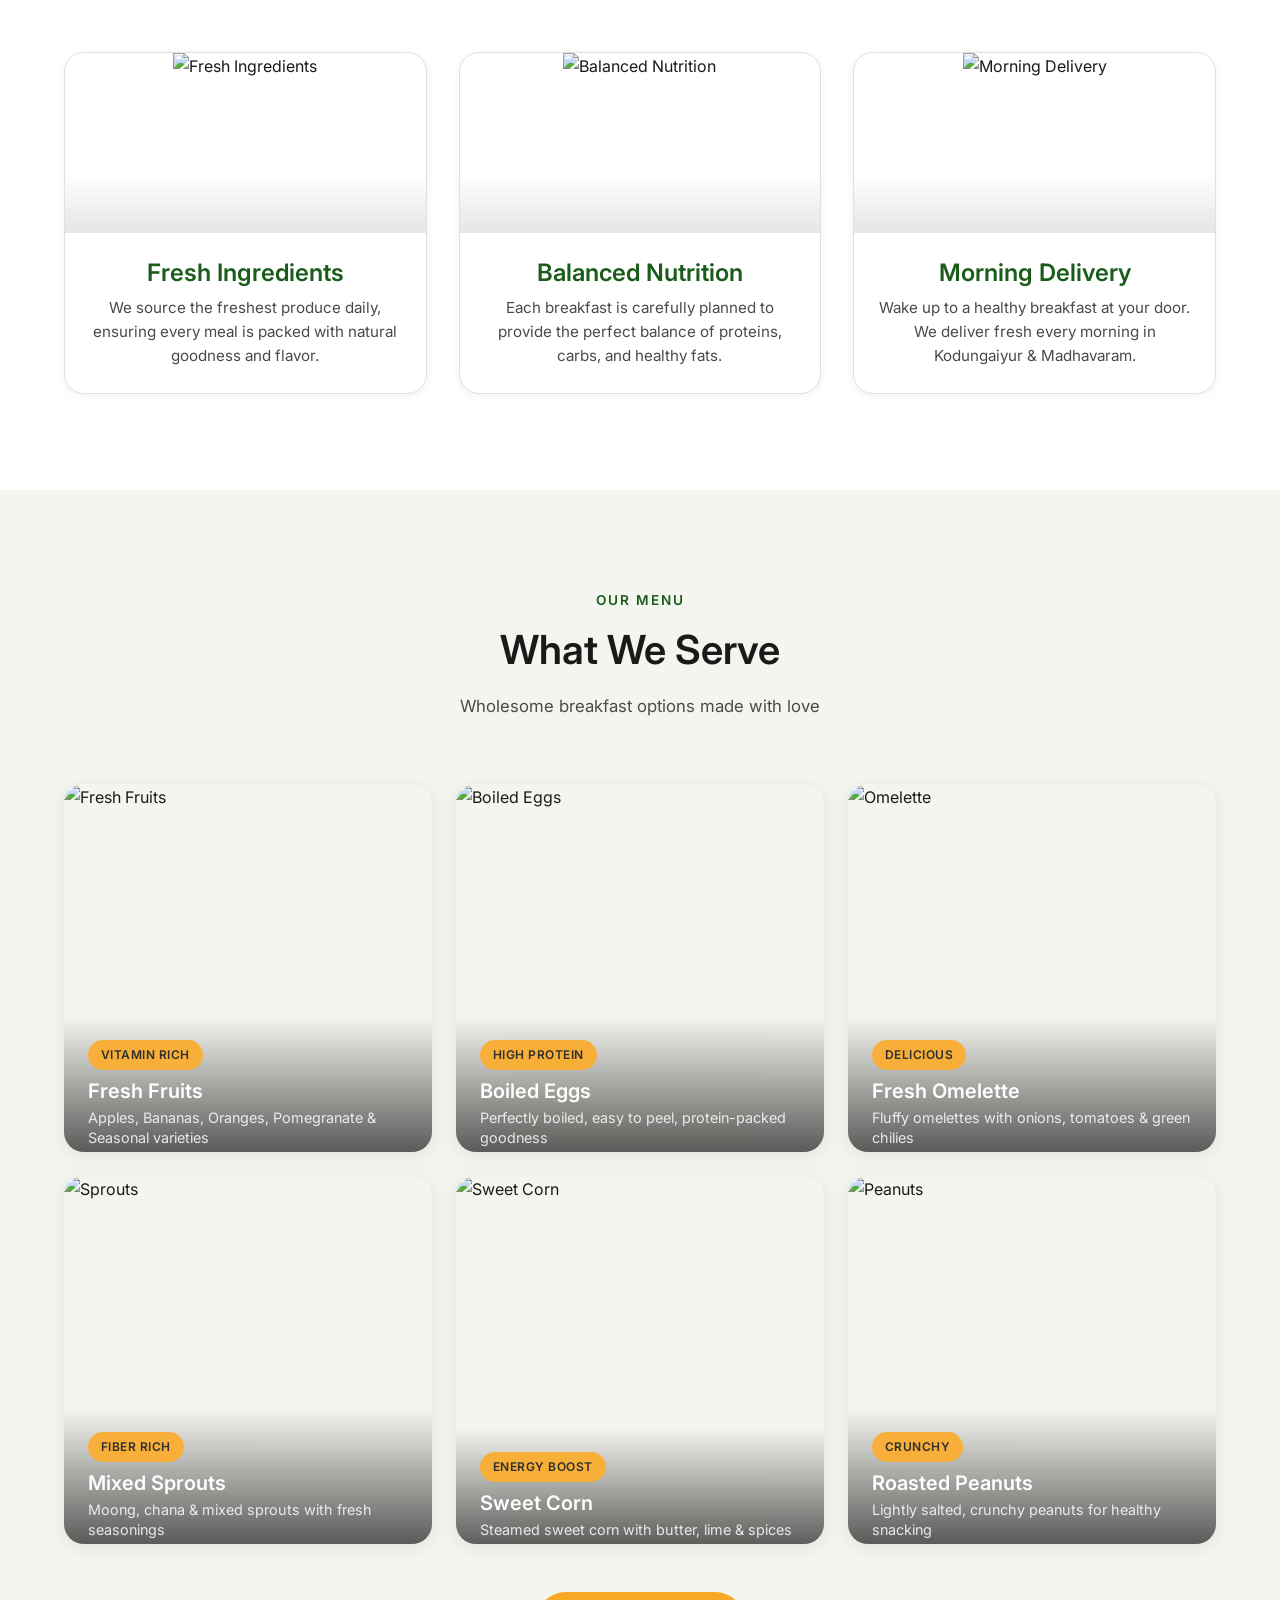
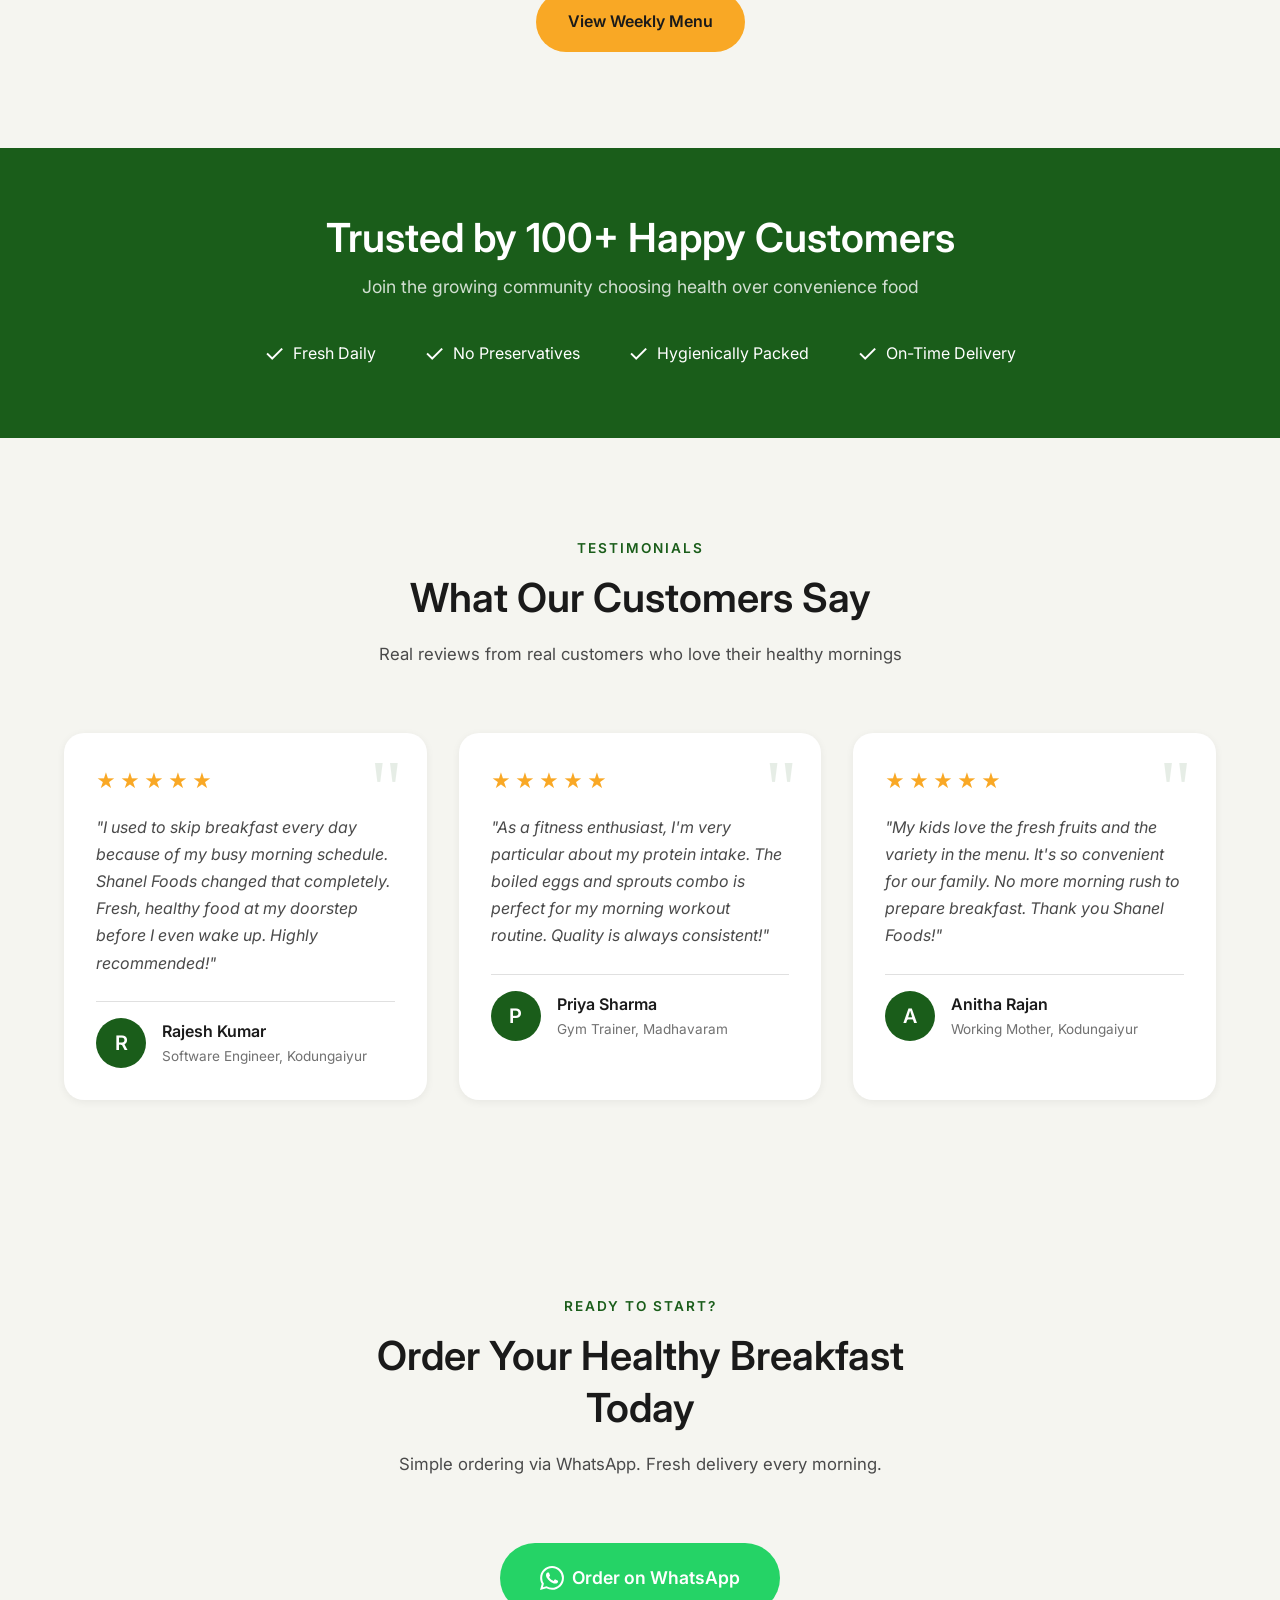
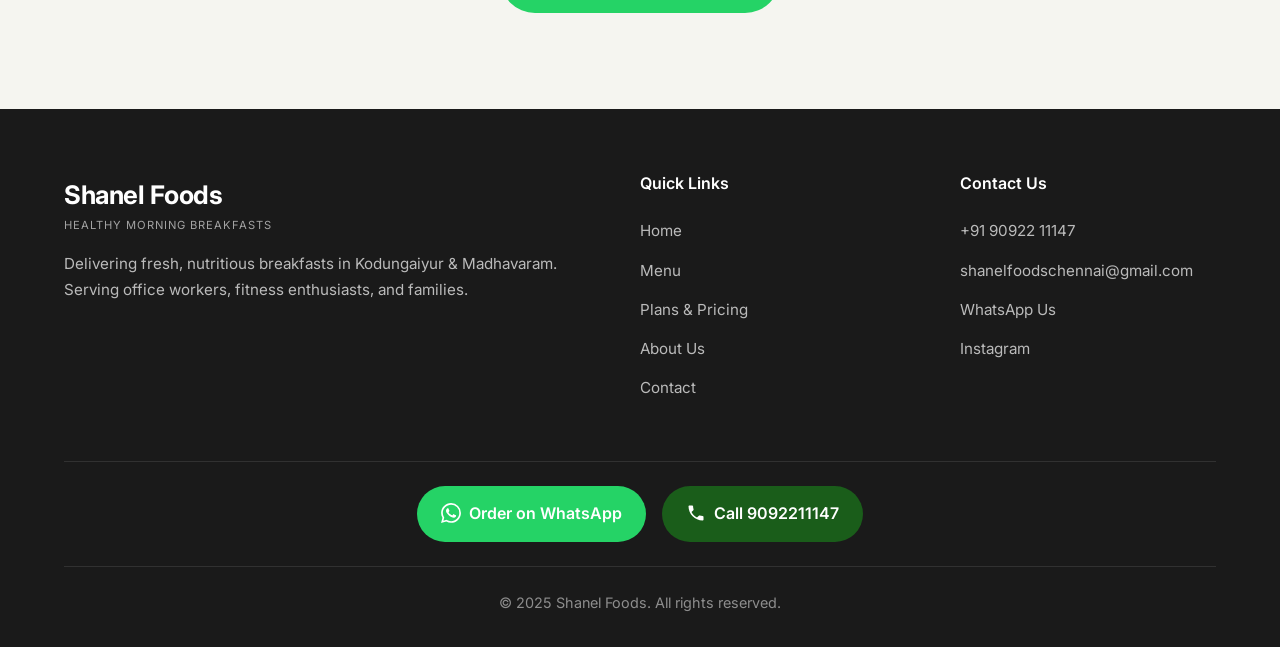
==== commit 6ed569ce: "Update email to shanelfoodschennai@gmail.com and add Instagram link 🤖 Generated with [Claude Code](h" ====
--- a/index.html
+++ b/index.html
@@ -3,16 +3,17 @@
 <head>
     <meta charset="UTF-8">
     <meta name="viewport" content="width=device-width, initial-scale=1.0">
+    <meta name="google-site-verification" content="KnDDmXjN0e_a5bDSrs1IpTeSx2YQhEuI0XfjEdIGVVA" />
     <title>Shanel Foods | Healthy Breakfast Delivery in Kodungaiyur & Madhavaram, Chennai</title>
     <meta name="description" content="Shanel Foods - Fresh, healthy breakfast delivery service in Kodungaiyur & Madhavaram, Chennai. Fruits, sprouts, eggs & more delivered to your doorstep every morning. Order on WhatsApp: 9092211147">
     <meta name="keywords" content="Shanel Foods, healthy breakfast, breakfast delivery, Kodungaiyur, Madhavaram, Chennai, fresh fruits, sprouts, eggs, morning delivery, healthy food delivery">
     <meta name="author" content="Shanel Foods">
     <meta name="robots" content="index, follow">
-    <link rel="canonical" href="https://michalshanel.github.io/shanelfoods/">
+    <link rel="canonical" href="https://shanelfoods.pages.dev/">
 
     <!-- Open Graph / Facebook -->
     <meta property="og:type" content="website">
-    <meta property="og:url" content="https://michalshanel.github.io/shanelfoods/">
+    <meta property="og:url" content="https://shanelfoods.pages.dev/">
     <meta property="og:title" content="Shanel Foods | Healthy Breakfast Delivery in Chennai">
     <meta property="og:description" content="Fresh, healthy breakfast delivery in Kodungaiyur & Madhavaram. Fruits, sprouts, eggs & more delivered every morning.">
     <meta property="og:site_name" content="Shanel Foods">
@@ -29,9 +30,9 @@
         "@type": "FoodEstablishment",
         "name": "Shanel Foods",
         "description": "Fresh, healthy breakfast delivery service in Kodungaiyur & Madhavaram, Chennai. We deliver fruits, sprouts, eggs and nutritious breakfast items every morning.",
-        "url": "https://michalshanel.github.io/shanelfoods/",
+        "url": "https://shanelfoods.pages.dev/",
         "telephone": "+919092211147",
-        "email": "michalshanelx@gmail.com",
+        "email": "shanelfoodschennai@gmail.com",
         "address": {
             "@type": "PostalAddress",
             "addressLocality": "Chennai",
@@ -72,7 +73,7 @@
                 <li><a href="pricing.html">Plans & Pricing</a></li>
                 <li><a href="about.html">About Us</a></li>
                 <li><a href="contact.html">Contact</a></li>
-                <li><a href="https://wa.me/919092211147" class="nav-cta">Order Now</a></li>
+                <li><a href="https://wa.me/919092211147?text=Hi! I'd like to order healthy breakfast." class="nav-cta">Order Now</a></li>
             </ul>
         </nav>
     </header>
@@ -114,7 +115,7 @@
                 <h3>Ready to Order?</h3>
                 <p>Get fresh, healthy breakfast delivered to your doorstep</p>
                 <div class="order-buttons">
-                    <a href="https://wa.me/919092211147" class="order-btn whatsapp-btn" target="_blank">
+                    <a href="https://wa.me/919092211147?text=Hi! I'd like to order healthy breakfast." class="order-btn whatsapp-btn" target="_blank">
                         <svg viewBox="0 0 24 24" fill="currentColor" width="24" height="24">
                             <path d="M17.472 14.382c-.297-.149-1.758-.867-2.03-.967-.273-.099-.471-.148-.67.15-.197.297-.767.966-.94 1.164-.173.199-.347.223-.644.075-.297-.15-1.255-.463-2.39-1.475-.883-.788-1.48-1.761-1.653-2.059-.173-.297-.018-.458.13-.606.134-.133.298-.347.446-.52.149-.174.198-.298.298-.497.099-.198.05-.371-.025-.52-.075-.149-.669-1.612-.916-2.207-.242-.579-.487-.5-.669-.51-.173-.008-.371-.01-.57-.01-.198 0-.52.074-.792.372-.272.297-1.04 1.016-1.04 2.479 0 1.462 1.065 2.875 1.213 3.074.149.198 2.096 3.2 5.077 4.487.709.306 1.262.489 1.694.625.712.227 1.36.195 1.871.118.571-.085 1.758-.719 2.006-1.413.248-.694.248-1.289.173-1.413-.074-.124-.272-.198-.57-.347m-5.421 7.403h-.004a9.87 9.87 0 01-5.031-1.378l-.361-.214-3.741.982.998-3.648-.235-.374a9.86 9.86 0 01-1.51-5.26c.001-5.45 4.436-9.884 9.888-9.884 2.64 0 5.122 1.03 6.988 2.898a9.825 9.825 0 012.893 6.994c-.003 5.45-4.437 9.884-9.885 9.884m8.413-18.297A11.815 11.815 0 0012.05 0C5.495 0 .16 5.335.157 11.892c0 2.096.547 4.142 1.588 5.945L.057 24l6.305-1.654a11.882 11.882 0 005.683 1.448h.005c6.554 0 11.89-5.335 11.893-11.893a11.821 11.821 0 00-3.48-8.413z"/>
                         </svg>
@@ -311,7 +312,7 @@
                 <h2>Order Your Healthy Breakfast Today</h2>
                 <p>Simple ordering via WhatsApp. Fresh delivery every morning.</p>
             </div>
-            <a href="https://wa.me/919092211147" class="btn btn-whatsapp" style="font-size: 1.1rem; padding: 1.25rem 2.5rem;">
+            <a href="https://wa.me/919092211147?text=Hi! I'd like to order healthy breakfast." class="btn btn-whatsapp" style="font-size: 1.1rem; padding: 1.25rem 2.5rem;">
                 <svg width="24" height="24" viewBox="0 0 24 24" fill="currentColor"><path d="M17.472 14.382c-.297-.149-1.758-.867-2.03-.967-.273-.099-.471-.148-.67.15-.197.297-.767.966-.94 1.164-.173.199-.347.223-.644.075-.297-.15-1.255-.463-2.39-1.475-.883-.788-1.48-1.761-1.653-2.059-.173-.297-.018-.458.13-.606.134-.133.298-.347.446-.52.149-.174.198-.298.298-.497.099-.198.05-.371-.025-.52-.075-.149-.669-1.612-.916-2.207-.242-.579-.487-.5-.669-.51-.173-.008-.371-.01-.57-.01-.198 0-.52.074-.792.372-.272.297-1.04 1.016-1.04 2.479 0 1.462 1.065 2.875 1.213 3.074.149.198 2.096 3.2 5.077 4.487.709.306 1.262.489 1.694.625.712.227 1.36.195 1.871.118.571-.085 1.758-.719 2.006-1.413.248-.694.248-1.289.173-1.413-.074-.124-.272-.198-.57-.347m-5.421 7.403h-.004a9.87 9.87 0 01-5.031-1.378l-.361-.214-3.741.982.998-3.648-.235-.374a9.86 9.86 0 01-1.51-5.26c.001-5.45 4.436-9.884 9.888-9.884 2.64 0 5.122 1.03 6.988 2.898a9.825 9.825 0 012.893 6.994c-.003 5.45-4.437 9.884-9.885 9.884m8.413-18.297A11.815 11.815 0 0012.05 0C5.495 0 .16 5.335.157 11.892c0 2.096.547 4.142 1.588 5.945L.057 24l6.305-1.654a11.882 11.882 0 005.683 1.448h.005c6.554 0 11.89-5.335 11.893-11.893a11.821 11.821 0 00-3.48-8.413z"/></svg>
                 Order on WhatsApp
             </a>
@@ -343,14 +344,15 @@
                     <h4>Contact Us</h4>
                     <ul>
                         <li><a href="tel:+919092211147">+91 90922 11147</a></li>
-                        <li><a href="mailto:michalshanelx@gmail.com">michalshanelx@gmail.com</a></li>
-                        <li><a href="https://wa.me/919092211147">WhatsApp Us</a></li>
+                        <li><a href="mailto:shanelfoodschennai@gmail.com">shanelfoodschennai@gmail.com</a></li>
+                        <li><a href="https://wa.me/919092211147?text=Hi! I'd like to order healthy breakfast.">WhatsApp Us</a></li>
+                        <li><a href="https://instagram.com/shanelfoods" target="_blank">Instagram</a></li>
                     </ul>
                 </div>
             </div>
             <div class="footer-order">
                 <div class="order-buttons">
-                    <a href="https://wa.me/919092211147" class="order-btn whatsapp-btn" target="_blank">
+                    <a href="https://wa.me/919092211147?text=Hi! I'd like to order healthy breakfast." class="order-btn whatsapp-btn" target="_blank">
                         <svg viewBox="0 0 24 24" fill="currentColor" width="24" height="24">
                             <path d="M17.472 14.382c-.297-.149-1.758-.867-2.03-.967-.273-.099-.471-.148-.67.15-.197.297-.767.966-.94 1.164-.173.199-.347.223-.644.075-.297-.15-1.255-.463-2.39-1.475-.883-.788-1.48-1.761-1.653-2.059-.173-.297-.018-.458.13-.606.134-.133.298-.347.446-.52.149-.174.198-.298.298-.497.099-.198.05-.371-.025-.52-.075-.149-.669-1.612-.916-2.207-.242-.579-.487-.5-.669-.51-.173-.008-.371-.01-.57-.01-.198 0-.52.074-.792.372-.272.297-1.04 1.016-1.04 2.479 0 1.462 1.065 2.875 1.213 3.074.149.198 2.096 3.2 5.077 4.487.709.306 1.262.489 1.694.625.712.227 1.36.195 1.871.118.571-.085 1.758-.719 2.006-1.413.248-.694.248-1.289.173-1.413-.074-.124-.272-.198-.57-.347m-5.421 7.403h-.004a9.87 9.87 0 01-5.031-1.378l-.361-.214-3.741.982.998-3.648-.235-.374a9.86 9.86 0 01-1.51-5.26c.001-5.45 4.436-9.884 9.888-9.884 2.64 0 5.122 1.03 6.988 2.898a9.825 9.825 0 012.893 6.994c-.003 5.45-4.437 9.884-9.885 9.884m8.413-18.297A11.815 11.815 0 0012.05 0C5.495 0 .16 5.335.157 11.892c0 2.096.547 4.142 1.588 5.945L.057 24l6.305-1.654a11.882 11.882 0 005.683 1.448h.005c6.554 0 11.89-5.335 11.893-11.893a11.821 11.821 0 00-3.48-8.413z"/>
                         </svg>
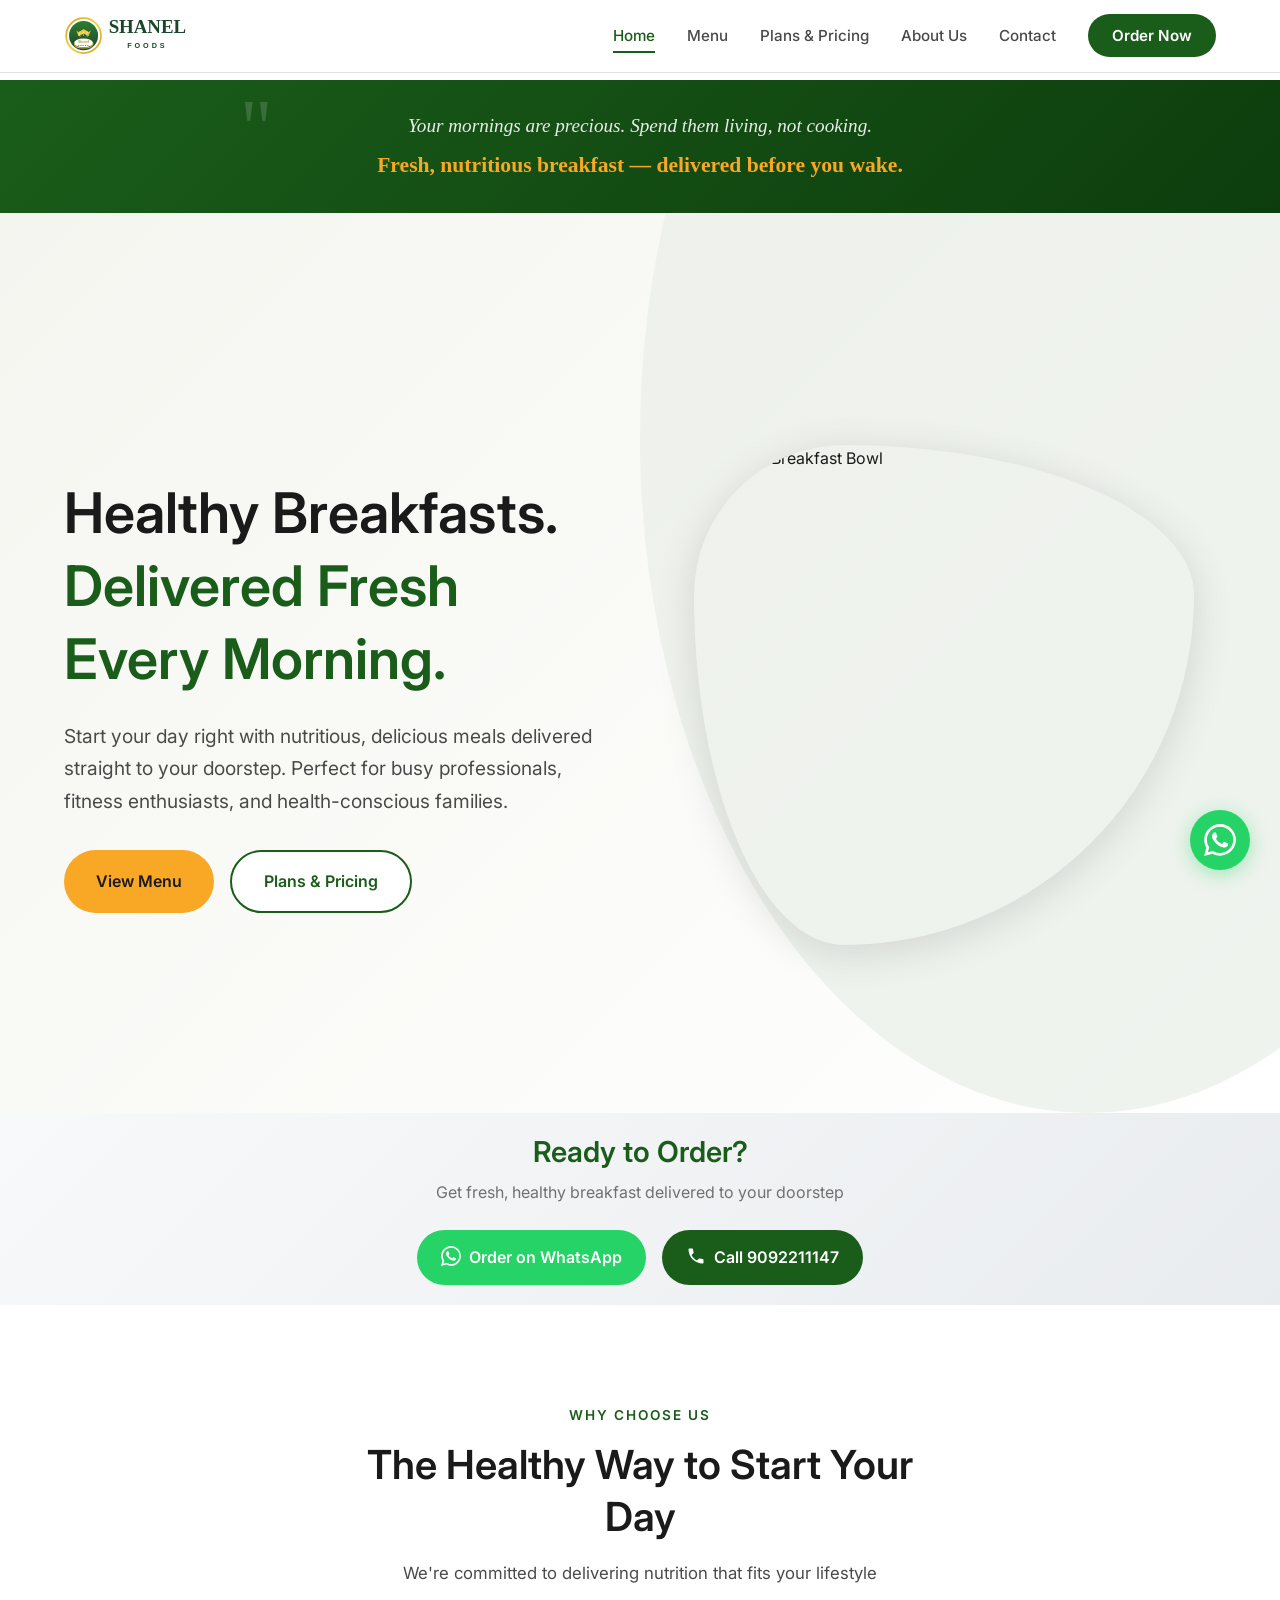
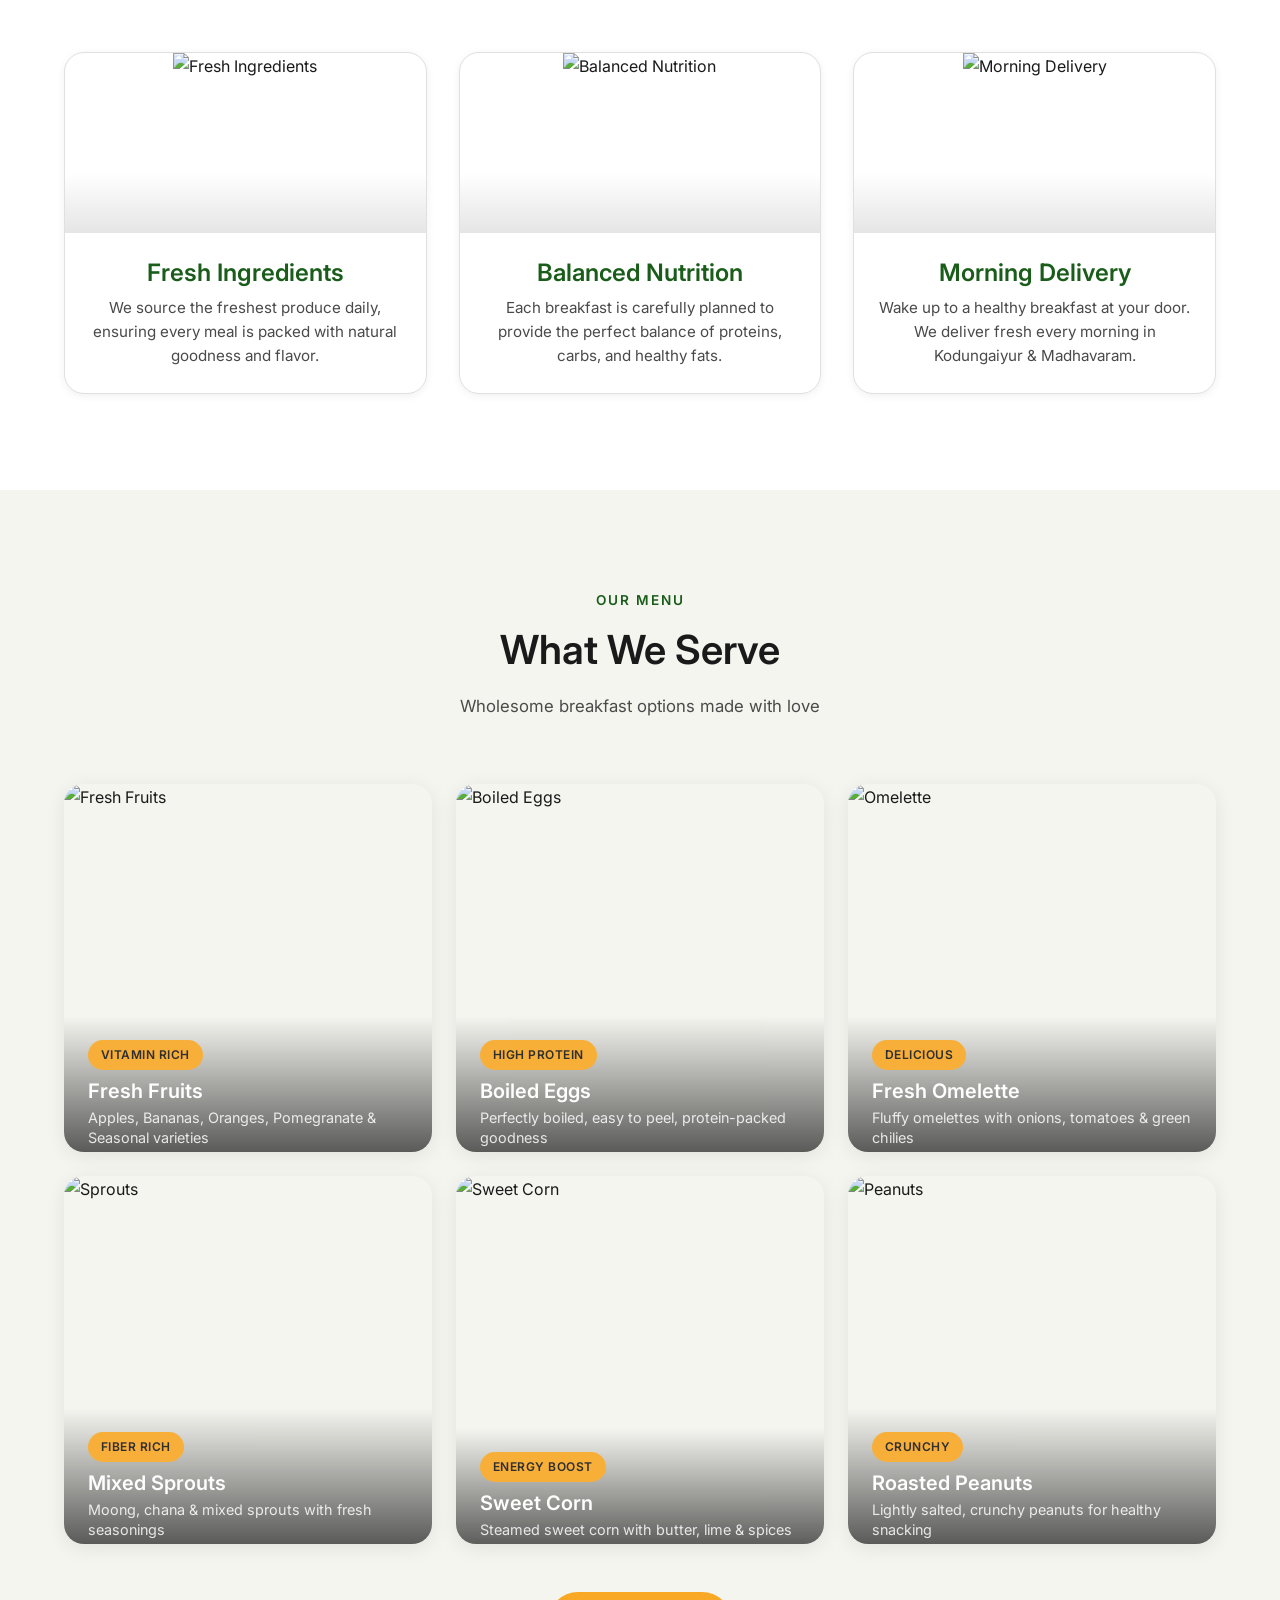
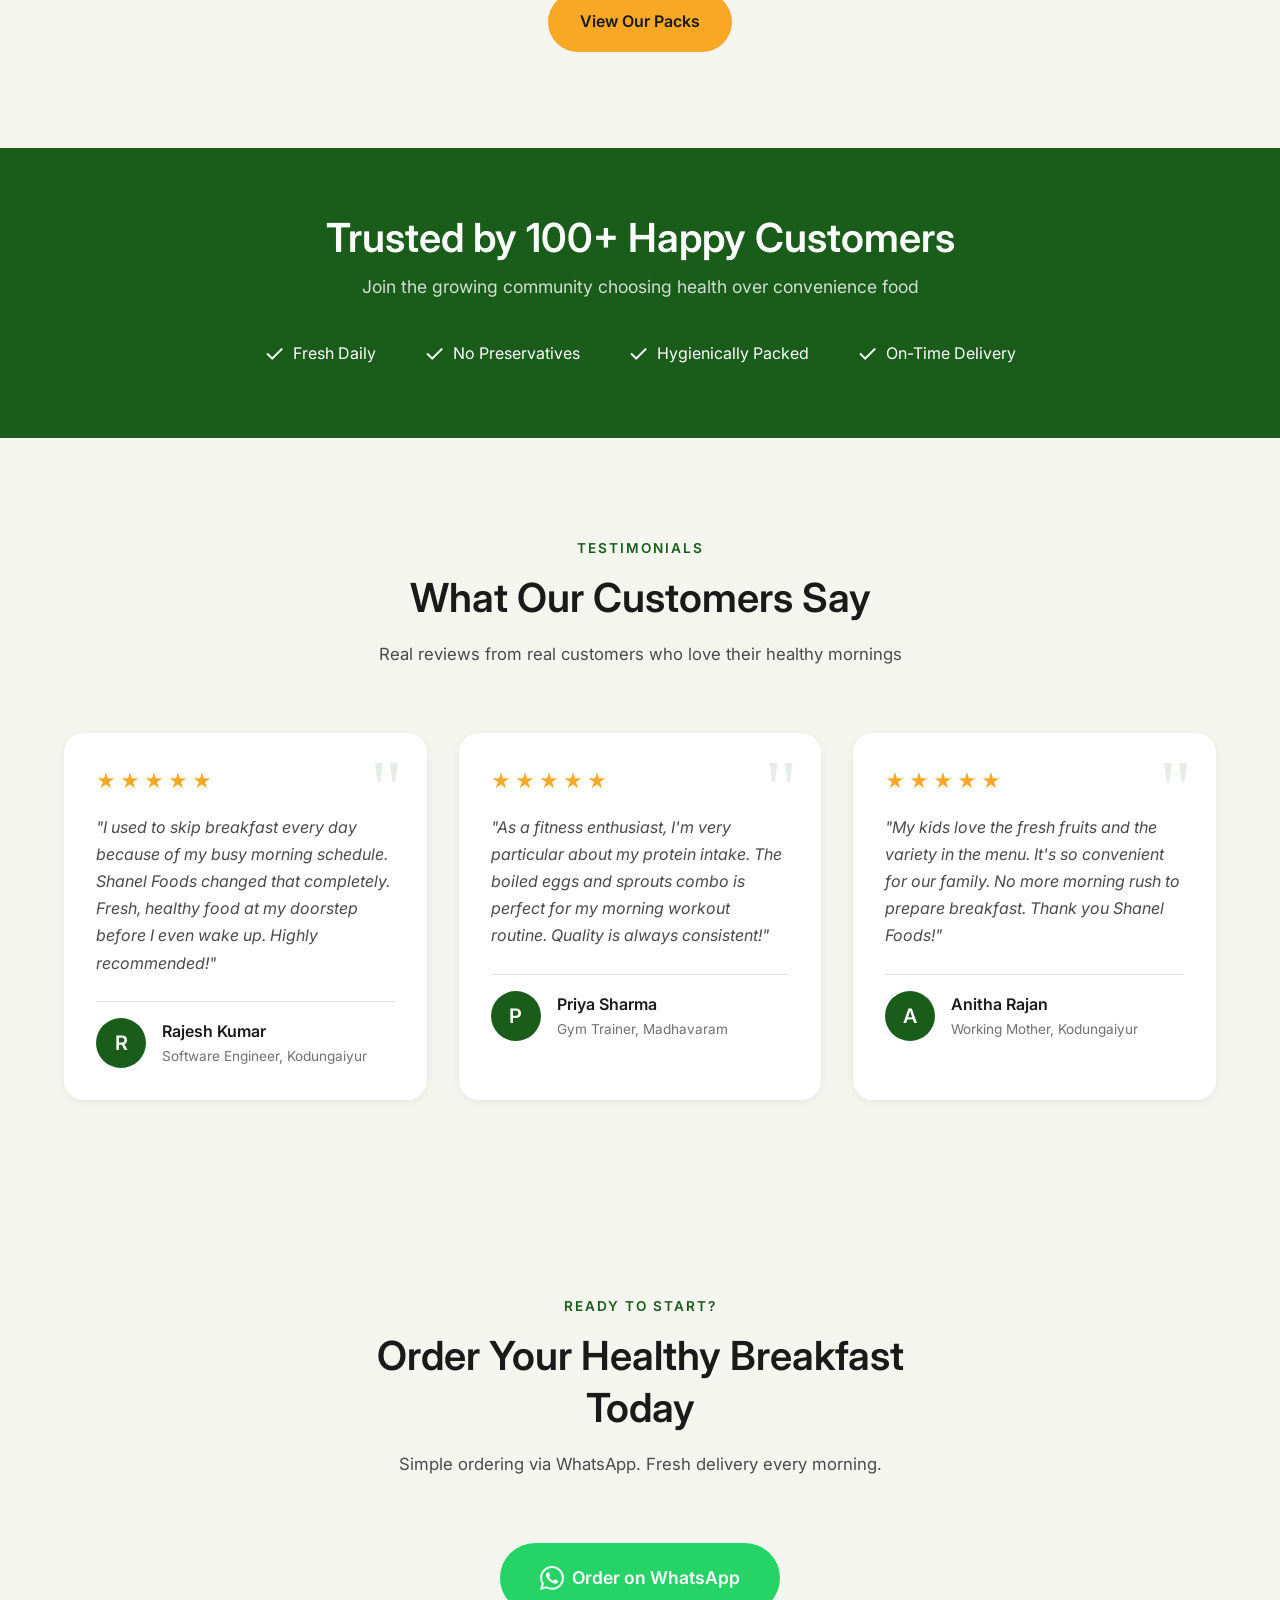
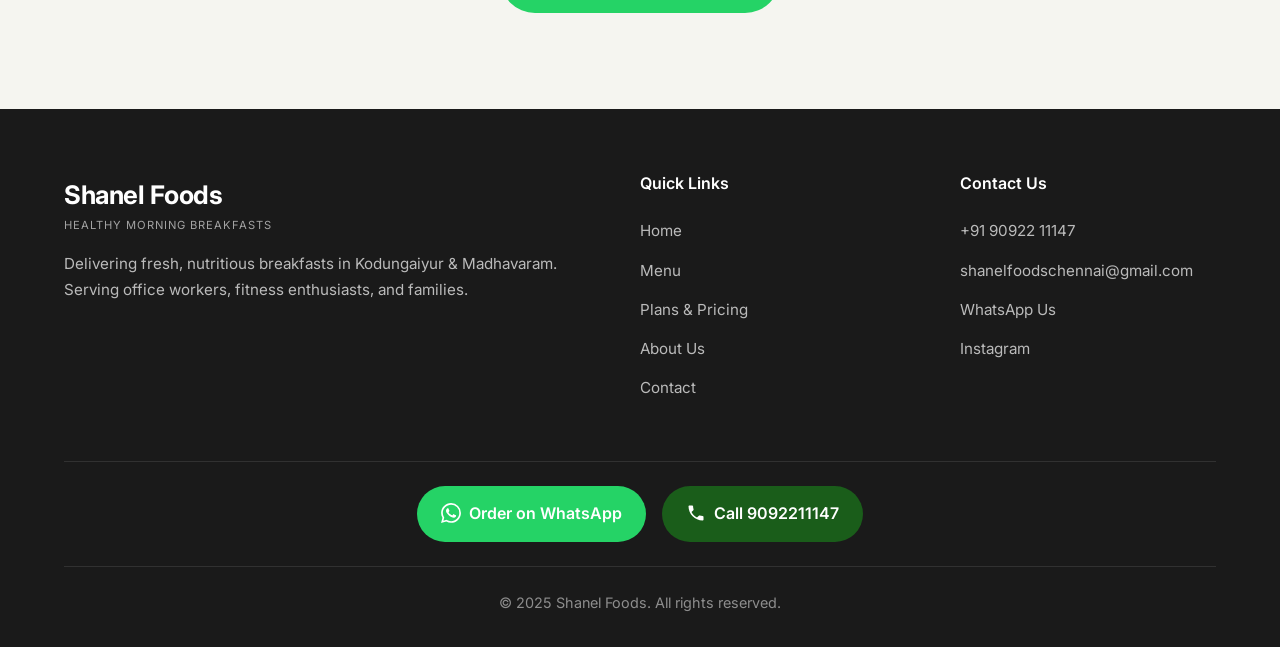
==== commit 8e892787: "Redesign menu and pricing pages with Basic & Protein packs - Menu page: Add dropdown pack selector, " ====
--- a/index.html
+++ b/index.html
@@ -225,7 +225,7 @@
                 </div>
             </div>
             <div style="text-align: center; margin-top: 3rem;">
-                <a href="menu.html" class="btn btn-primary">View Weekly Menu</a>
+                <a href="menu.html" class="btn btn-primary">View Our Packs</a>
             </div>
         </div>
     </section>
--- a/styles.css
+++ b/styles.css
@@ -801,6 +801,710 @@
 }
 
 /* ========================================
+   Pack Selector Dropdown (Menu Page)
+   ======================================== */
+.pack-selector {
+    max-width: 500px;
+    margin: 0 auto 3rem;
+}
+
+.selector-label {
+    display: block;
+    text-align: center;
+    font-size: 0.85rem;
+    font-weight: 600;
+    color: var(--text-light);
+    text-transform: uppercase;
+    letter-spacing: 1.5px;
+    margin-bottom: 0.75rem;
+}
+
+.custom-dropdown {
+    position: relative;
+    background: var(--white);
+    border-radius: 16px;
+    box-shadow: 0 4px 20px rgba(0,0,0,0.1);
+    cursor: pointer;
+    border: 2px solid var(--border);
+    transition: all 0.3s ease;
+}
+
+.custom-dropdown:hover {
+    border-color: var(--primary);
+    box-shadow: 0 8px 30px rgba(26, 93, 26, 0.15);
+}
+
+.custom-dropdown.open {
+    border-color: var(--primary);
+    border-radius: 16px 16px 0 0;
+}
+
+.dropdown-selected {
+    display: flex;
+    align-items: center;
+    gap: 1rem;
+    padding: 1.25rem 1.5rem;
+}
+
+.selected-icon {
+    font-size: 2rem;
+    width: 50px;
+    height: 50px;
+    display: flex;
+    align-items: center;
+    justify-content: center;
+    background: linear-gradient(135deg, #e8f5e9 0%, #c8e6c9 100%);
+    border-radius: 12px;
+}
+
+.selected-text {
+    flex: 1;
+    font-size: 1.1rem;
+    font-weight: 600;
+    color: var(--text-dark);
+}
+
+.dropdown-arrow {
+    font-size: 1rem;
+    color: var(--text-light);
+    transition: transform 0.3s ease;
+}
+
+.custom-dropdown.open .dropdown-arrow {
+    transform: rotate(180deg);
+}
+
+.dropdown-options {
+    position: absolute;
+    top: 100%;
+    left: -2px;
+    right: -2px;
+    background: var(--white);
+    border: 2px solid var(--primary);
+    border-top: none;
+    border-radius: 0 0 16px 16px;
+    overflow: hidden;
+    opacity: 0;
+    visibility: hidden;
+    transform: translateY(-10px);
+    transition: all 0.3s ease;
+    z-index: 100;
+}
+
+.custom-dropdown.open .dropdown-options {
+    opacity: 1;
+    visibility: visible;
+    transform: translateY(0);
+}
+
+.dropdown-option {
+    display: flex;
+    align-items: center;
+    gap: 1rem;
+    padding: 1rem 1.5rem;
+    transition: all 0.2s ease;
+    border-bottom: 1px solid var(--border);
+}
+
+.dropdown-option:last-child {
+    border-bottom: none;
+}
+
+.dropdown-option:hover {
+    background: linear-gradient(135deg, #e8f5e9 0%, #f1f8e9 100%);
+}
+
+.option-icon {
+    font-size: 1.75rem;
+    width: 45px;
+    height: 45px;
+    display: flex;
+    align-items: center;
+    justify-content: center;
+    background: var(--white);
+    border-radius: 10px;
+    box-shadow: 0 2px 8px rgba(0,0,0,0.08);
+}
+
+.option-info {
+    flex: 1;
+    display: flex;
+    flex-direction: column;
+    gap: 0.2rem;
+}
+
+.option-info strong {
+    font-size: 1rem;
+    color: var(--text-dark);
+}
+
+.option-info span {
+    font-size: 0.8rem;
+    color: var(--text-light);
+}
+
+.option-badge {
+    background: linear-gradient(135deg, #f9a825 0%, #ff8f00 100%);
+    color: var(--text-dark);
+    font-size: 0.65rem;
+    font-weight: 700;
+    padding: 0.3rem 0.6rem;
+    border-radius: 50px;
+    text-transform: uppercase;
+    letter-spacing: 0.5px;
+}
+
+@media (max-width: 768px) {
+    .pack-selector {
+        max-width: 100%;
+        padding: 0 1rem;
+    }
+
+    .dropdown-selected {
+        padding: 1rem 1.25rem;
+    }
+
+    .selected-icon {
+        width: 40px;
+        height: 40px;
+        font-size: 1.5rem;
+    }
+
+    .selected-text {
+        font-size: 0.95rem;
+    }
+}
+
+/* ========================================
+   Pack Cards (Menu Page)
+   ======================================== */
+.packs-grid {
+    display: grid;
+    grid-template-columns: repeat(2, 1fr);
+    gap: 2.5rem;
+    max-width: 950px;
+    margin: 0 auto;
+    align-items: stretch;
+}
+
+.pack-card {
+    background: var(--white);
+    border-radius: 24px;
+    overflow: hidden;
+    box-shadow: 0 10px 40px rgba(0,0,0,0.1);
+    transition: all 0.4s cubic-bezier(0.175, 0.885, 0.32, 1.275);
+    position: relative;
+    display: flex;
+    flex-direction: column;
+}
+
+.pack-card:hover {
+    transform: translateY(-15px) scale(1.02);
+    box-shadow: 0 20px 60px rgba(0,0,0,0.15);
+}
+
+.pack-card.featured {
+    border: none;
+    box-shadow: 0 10px 40px rgba(26, 93, 26, 0.2);
+}
+
+.pack-card.featured:hover {
+    box-shadow: 0 25px 70px rgba(26, 93, 26, 0.25);
+}
+
+.pack-badge {
+    position: absolute;
+    top: -5px;
+    left: 50%;
+    transform: translateX(-50%);
+    background: linear-gradient(135deg, #f9a825 0%, #ff8f00 100%);
+    color: var(--text-dark);
+    padding: 0.5rem 1.5rem;
+    border-radius: 50px;
+    font-size: 0.75rem;
+    font-weight: 700;
+    text-transform: uppercase;
+    letter-spacing: 0.5px;
+    z-index: 10;
+    box-shadow: 0 4px 15px rgba(249, 168, 37, 0.4);
+    display: flex;
+    align-items: center;
+    gap: 0.3rem;
+}
+
+.badge-icon {
+    font-size: 0.9rem;
+}
+
+.pack-header {
+    padding: 2.5rem 2rem 2rem;
+    text-align: center;
+    color: var(--white);
+    position: relative;
+    overflow: hidden;
+}
+
+.pack-header::before {
+    content: '';
+    position: absolute;
+    top: -50%;
+    right: -50%;
+    width: 100%;
+    height: 100%;
+    background: radial-gradient(circle, rgba(255,255,255,0.1) 0%, transparent 70%);
+    pointer-events: none;
+}
+
+.pack-header.basic {
+    background: linear-gradient(135deg, #43a047 0%, #2e7d32 50%, #1b5e20 100%);
+}
+
+.pack-header.protein {
+    background: linear-gradient(135deg, #2e7d32 0%, #1a5d1a 50%, #0d3d0d 100%);
+}
+
+.pack-icon {
+    font-size: 3.5rem;
+    margin-bottom: 0.75rem;
+    display: block;
+    filter: drop-shadow(0 4px 8px rgba(0,0,0,0.2));
+    animation: float 3s ease-in-out infinite;
+}
+
+@keyframes float {
+    0%, 100% { transform: translateY(0); }
+    50% { transform: translateY(-8px); }
+}
+
+.pack-label {
+    display: inline-block;
+    background: rgba(255,255,255,0.25);
+    backdrop-filter: blur(10px);
+    padding: 0.4rem 1.25rem;
+    border-radius: 50px;
+    font-size: 0.75rem;
+    font-weight: 700;
+    text-transform: uppercase;
+    letter-spacing: 2px;
+    margin-bottom: 0.75rem;
+    border: 1px solid rgba(255,255,255,0.3);
+}
+
+.pack-header h3 {
+    color: var(--white);
+    font-size: 1.75rem;
+    margin: 0 0 0.5rem 0;
+    text-shadow: 0 2px 4px rgba(0,0,0,0.1);
+}
+
+.pack-tagline {
+    color: rgba(255,255,255,0.85);
+    font-size: 0.95rem;
+    margin: 0;
+    font-weight: 400;
+}
+
+.pack-content {
+    padding: 1.75rem 2rem 2rem;
+    flex: 1;
+    display: flex;
+    flex-direction: column;
+}
+
+.pack-includes {
+    list-style: none;
+    margin: 0;
+    padding: 0;
+    flex: 1;
+}
+
+.pack-includes li {
+    display: flex;
+    align-items: center;
+    gap: 1rem;
+    padding: 1rem;
+    margin-bottom: 0.75rem;
+    background: linear-gradient(135deg, #f8faf8 0%, #f0f4f0 100%);
+    border-radius: 12px;
+    transition: all 0.3s ease;
+    border: 1px solid transparent;
+}
+
+.pack-includes li:hover {
+    background: var(--white);
+    border-color: var(--primary);
+    transform: translateX(5px);
+    box-shadow: 0 4px 15px rgba(26, 93, 26, 0.1);
+}
+
+.pack-includes li:last-child {
+    margin-bottom: 0;
+}
+
+.item-emoji {
+    font-size: 1.75rem;
+    width: 45px;
+    height: 45px;
+    display: flex;
+    align-items: center;
+    justify-content: center;
+    background: var(--white);
+    border-radius: 12px;
+    box-shadow: 0 2px 8px rgba(0,0,0,0.08);
+    flex-shrink: 0;
+}
+
+.item-info {
+    display: flex;
+    flex-direction: column;
+    gap: 0.15rem;
+}
+
+.item-info strong {
+    color: var(--text-dark);
+    font-size: 1rem;
+    font-weight: 600;
+}
+
+.item-info span {
+    color: var(--text-light);
+    font-size: 0.8rem;
+}
+
+.pack-footer {
+    padding-top: 1.5rem;
+    margin-top: auto;
+}
+
+.btn-pack, .btn-pack-featured {
+    display: flex;
+    align-items: center;
+    justify-content: center;
+    gap: 0.6rem;
+    width: 100%;
+    padding: 1rem 1.5rem;
+    border-radius: 12px;
+    font-size: 1rem;
+    font-weight: 600;
+    cursor: pointer;
+    transition: all 0.3s ease;
+    border: none;
+    text-decoration: none;
+}
+
+.btn-pack {
+    background: linear-gradient(135deg, #43a047 0%, #2e7d32 100%);
+    color: white;
+}
+
+.btn-pack:hover {
+    background: linear-gradient(135deg, #2e7d32 0%, #1b5e20 100%);
+    transform: translateY(-3px);
+    box-shadow: 0 8px 25px rgba(46, 125, 50, 0.35);
+}
+
+.btn-pack-featured {
+    background: linear-gradient(135deg, #25D366 0%, #128C7E 100%);
+    color: white;
+}
+
+.btn-pack-featured:hover {
+    background: linear-gradient(135deg, #128C7E 0%, #075E54 100%);
+    transform: translateY(-3px);
+    box-shadow: 0 8px 25px rgba(37, 211, 102, 0.35);
+}
+
+.btn-pack svg, .btn-pack-featured svg {
+    width: 22px;
+    height: 22px;
+}
+
+@media (max-width: 768px) {
+    .packs-grid {
+        grid-template-columns: 1fr;
+        max-width: 420px;
+        gap: 2rem;
+    }
+
+    .pack-icon {
+        font-size: 3rem;
+    }
+
+    .pack-header h3 {
+        font-size: 1.5rem;
+    }
+
+    .pack-includes li {
+        padding: 0.875rem;
+    }
+
+    .item-emoji {
+        font-size: 1.5rem;
+        width: 40px;
+        height: 40px;
+    }
+}
+
+/* ========================================
+   Menu Accordion (Menu Page)
+   ======================================== */
+.menu-accordion {
+    max-width: 900px;
+    margin: 0 auto;
+}
+
+.accordion-item {
+    background: var(--white);
+    border-radius: 16px;
+    margin-bottom: 1rem;
+    box-shadow: 0 4px 15px rgba(0,0,0,0.05);
+    overflow: hidden;
+    border: 2px solid transparent;
+    transition: all 0.3s ease;
+}
+
+.accordion-item:hover {
+    box-shadow: 0 8px 25px rgba(0,0,0,0.1);
+    border-color: rgba(26, 93, 26, 0.2);
+}
+
+.accordion-item.open {
+    border-color: var(--primary);
+    box-shadow: 0 10px 30px rgba(26, 93, 26, 0.15);
+}
+
+.accordion-header {
+    display: flex;
+    align-items: center;
+    justify-content: space-between;
+    padding: 1.25rem 1.5rem;
+    cursor: pointer;
+    transition: all 0.3s ease;
+}
+
+.accordion-header:hover {
+    background: linear-gradient(135deg, #f8faf8 0%, #f0f4f0 100%);
+}
+
+.accordion-item.open .accordion-header {
+    background: linear-gradient(135deg, #e8f5e9 0%, #c8e6c9 100%);
+}
+
+.accordion-title {
+    display: flex;
+    align-items: center;
+    gap: 1rem;
+    flex: 1;
+}
+
+.accordion-icon {
+    font-size: 2.25rem;
+    width: 60px;
+    height: 60px;
+    display: flex;
+    align-items: center;
+    justify-content: center;
+    background: linear-gradient(135deg, #e8f5e9 0%, #c8e6c9 100%);
+    border-radius: 14px;
+    box-shadow: 0 4px 12px rgba(26, 93, 26, 0.15);
+    transition: all 0.3s ease;
+}
+
+.accordion-item.open .accordion-icon {
+    background: linear-gradient(135deg, var(--primary) 0%, var(--primary-dark) 100%);
+    transform: scale(1.05);
+}
+
+.accordion-text {
+    display: flex;
+    flex-direction: column;
+    gap: 0.25rem;
+}
+
+.accordion-text h3 {
+    font-size: 1.25rem;
+    color: var(--text-dark);
+    margin: 0;
+    transition: color 0.3s ease;
+}
+
+.accordion-item.open .accordion-text h3 {
+    color: var(--primary);
+}
+
+.accordion-count {
+    font-size: 0.85rem;
+    color: var(--text-light);
+}
+
+.accordion-arrow {
+    width: 40px;
+    height: 40px;
+    display: flex;
+    align-items: center;
+    justify-content: center;
+    background: var(--bg-light);
+    border-radius: 50%;
+    color: var(--text-light);
+    transition: all 0.3s ease;
+}
+
+.accordion-item.open .accordion-arrow {
+    background: var(--primary);
+    color: white;
+    transform: rotate(180deg);
+}
+
+.accordion-content {
+    max-height: 0;
+    overflow: hidden;
+    transition: max-height 0.4s ease, padding 0.3s ease;
+    padding: 0 1.5rem;
+}
+
+.accordion-item.open .accordion-content {
+    max-height: 600px;
+    padding: 0 1.5rem 1.5rem;
+}
+
+.protein-badge {
+    background: linear-gradient(135deg, var(--primary) 0%, var(--primary-dark) 100%);
+    color: white;
+    font-size: 0.7rem;
+    padding: 0.4rem 0.85rem;
+    border-radius: 50px;
+    font-weight: 600;
+    text-transform: uppercase;
+    letter-spacing: 0.5px;
+    margin-left: 0.5rem;
+    box-shadow: 0 2px 8px rgba(26, 93, 26, 0.25);
+}
+
+@media (max-width: 768px) {
+    .accordion-header {
+        padding: 1rem 1.25rem;
+    }
+
+    .accordion-icon {
+        width: 50px;
+        height: 50px;
+        font-size: 1.75rem;
+    }
+
+    .accordion-text h3 {
+        font-size: 1.1rem;
+    }
+
+    .accordion-count {
+        font-size: 0.8rem;
+    }
+
+    .accordion-arrow {
+        width: 35px;
+        height: 35px;
+    }
+
+    .protein-badge {
+        font-size: 0.6rem;
+        padding: 0.3rem 0.6rem;
+    }
+
+    .accordion-title {
+        flex-wrap: wrap;
+    }
+}
+
+.items-grid {
+    display: grid;
+    grid-template-columns: repeat(auto-fill, minmax(140px, 1fr));
+    gap: 1.25rem;
+}
+
+.item-card {
+    background: var(--white);
+    border-radius: var(--radius-md);
+    padding: 1rem;
+    text-align: center;
+    box-shadow: var(--shadow-sm);
+    transition: var(--transition);
+    border: 1px solid var(--border);
+}
+
+.item-card:hover {
+    transform: translateY(-5px);
+    box-shadow: var(--shadow-md);
+    border-color: var(--primary);
+}
+
+.item-card img {
+    width: 80px;
+    height: 80px;
+    border-radius: 50%;
+    object-fit: cover;
+    margin-bottom: 0.75rem;
+    border: 3px solid var(--bg-light);
+    transition: var(--transition);
+}
+
+.item-card:hover img {
+    border-color: var(--primary);
+    transform: scale(1.05);
+}
+
+.item-card span {
+    display: block;
+    font-size: 0.9rem;
+    font-weight: 600;
+    color: var(--text-dark);
+}
+
+@media (max-width: 768px) {
+    .items-grid {
+        grid-template-columns: repeat(auto-fill, minmax(120px, 1fr));
+        gap: 1rem;
+    }
+
+    .item-card {
+        padding: 0.75rem;
+    }
+
+    .item-card img {
+        width: 60px;
+        height: 60px;
+    }
+
+    .item-card span {
+        font-size: 0.8rem;
+    }
+
+    .category-title {
+        font-size: 1.2rem;
+        flex-wrap: wrap;
+    }
+
+    .protein-badge {
+        margin-left: 0;
+        margin-top: 0.5rem;
+    }
+}
+
+@media (max-width: 480px) {
+    .items-grid {
+        grid-template-columns: repeat(3, 1fr);
+        gap: 0.75rem;
+    }
+
+    .item-card img {
+        width: 50px;
+        height: 50px;
+    }
+
+    .item-card span {
+        font-size: 0.75rem;
+    }
+}
+
+/* ========================================
    Menu Cards
    ======================================== */
 .menu-section {
@@ -1098,11 +1802,147 @@
 }
 
 /* ========================================
+   Pricing Pack Tabs
+   ======================================== */
+.pricing-pack-tabs {
+    display: flex;
+    justify-content: center;
+    gap: 1.5rem;
+    margin-bottom: 2.5rem;
+    flex-wrap: wrap;
+}
+
+.pricing-pack-tab {
+    display: flex;
+    align-items: center;
+    gap: 1rem;
+    padding: 1.25rem 2rem;
+    background: var(--white);
+    border: 2px solid var(--border);
+    border-radius: 16px;
+    cursor: pointer;
+    transition: all 0.3s ease;
+    position: relative;
+    min-width: 280px;
+}
+
+.pricing-pack-tab:hover {
+    border-color: var(--primary);
+    box-shadow: 0 8px 25px rgba(26, 93, 26, 0.1);
+}
+
+.pricing-pack-tab.active {
+    border-color: var(--primary);
+    background: linear-gradient(135deg, #e8f5e9 0%, #c8e6c9 100%);
+    box-shadow: 0 8px 25px rgba(26, 93, 26, 0.15);
+}
+
+.pricing-pack-tab .tab-icon {
+    font-size: 2.5rem;
+}
+
+.pricing-pack-tab .tab-info {
+    display: flex;
+    flex-direction: column;
+    text-align: left;
+    gap: 0.2rem;
+}
+
+.pricing-pack-tab .tab-info strong {
+    font-size: 1.1rem;
+    color: var(--text-dark);
+}
+
+.pricing-pack-tab .tab-info span {
+    font-size: 0.8rem;
+    color: var(--text-light);
+}
+
+.pricing-pack-tab .tab-popular {
+    position: absolute;
+    top: -10px;
+    right: 15px;
+    background: linear-gradient(135deg, #f9a825 0%, #ff8f00 100%);
+    color: var(--text-dark);
+    font-size: 0.65rem;
+    font-weight: 700;
+    padding: 0.3rem 0.75rem;
+    border-radius: 50px;
+    text-transform: uppercase;
+}
+
+@media (max-width: 768px) {
+    .pricing-pack-tabs {
+        flex-direction: column;
+        align-items: center;
+    }
+
+    .pricing-pack-tab {
+        width: 100%;
+        max-width: 350px;
+    }
+}
+
+/* Pricing Content */
+.pricing-content {
+    display: none;
+}
+
+.pricing-content.active {
+    display: block;
+    animation: fadeIn 0.4s ease;
+}
+
+@keyframes fadeIn {
+    from { opacity: 0; transform: translateY(10px); }
+    to { opacity: 1; transform: translateY(0); }
+}
+
+/* Pack Info Banner */
+.pack-info-banner {
+    display: flex;
+    align-items: center;
+    gap: 1.5rem;
+    padding: 1.5rem 2rem;
+    border-radius: 16px;
+    margin-bottom: 2rem;
+    max-width: 600px;
+    margin-left: auto;
+    margin-right: auto;
+}
+
+.pack-info-banner.basic-banner {
+    background: linear-gradient(135deg, #e8f5e9 0%, #c8e6c9 100%);
+    border: 2px solid #a5d6a7;
+}
+
+.pack-info-banner.protein-banner {
+    background: linear-gradient(135deg, #e3f2fd 0%, #bbdefb 100%);
+    border: 2px solid #90caf9;
+}
+
+.pack-info-banner .banner-icon {
+    font-size: 3rem;
+}
+
+.pack-info-banner .banner-text h3 {
+    margin: 0 0 0.25rem 0;
+    font-size: 1.25rem;
+    color: var(--text-dark);
+}
+
+.pack-info-banner .banner-text p {
+    margin: 0;
+    font-size: 0.9rem;
+    color: var(--text-medium);
+}
+
+/* ========================================
    Pricing Cards
    ======================================== */
 .pricing-grid {
     display: grid;
-    grid-template-columns: repeat(auto-fit, minmax(300px, 1fr));
+    grid-template-columns: repeat(auto-fit, minmax(280px, 1fr));
     gap: 2rem;
     max-width: 1000px;
     margin: 0 auto;
@@ -1110,27 +1950,31 @@
 
 .pricing-card {
     background: var(--white);
-    border-radius: var(--radius-lg);
-    padding: 2.5rem;
+    border-radius: 20px;
+    padding: 2rem;
     text-align: center;
-    box-shadow: var(--shadow-sm);
-    transition: var(--transition);
+    box-shadow: 0 5px 20px rgba(0,0,0,0.08);
+    transition: all 0.4s ease;
     position: relative;
     border: 2px solid transparent;
+    display: flex;
+    flex-direction: column;
 }
 
 .pricing-card:hover {
     transform: translateY(-10px);
-    box-shadow: var(--shadow-lg);
+    box-shadow: 0 15px 40px rgba(0,0,0,0.12);
 }
 
 .pricing-card.featured {
     border-color: var(--primary);
-    transform: scale(1.05);
+    transform: scale(1.03);
+    box-shadow: 0 10px 35px rgba(26, 93, 26, 0.2);
 }
 
 .pricing-card.featured:hover {
-    transform: scale(1.05) translateY(-10px);
+    transform: scale(1.03) translateY(-10px);
+    box-shadow: 0 20px 50px rgba(26, 93, 26, 0.25);
 }
 
 .pricing-badge {
@@ -1138,46 +1982,79 @@
     top: -12px;
     left: 50%;
     transform: translateX(-50%);
-    background: var(--primary);
+    background: linear-gradient(135deg, var(--primary) 0%, var(--primary-dark) 100%);
     color: var(--white);
-    padding: 0.4rem 1.5rem;
+    padding: 0.5rem 1.5rem;
     border-radius: 50px;
+    font-size: 0.75rem;
+    font-weight: 700;
+    text-transform: uppercase;
+    letter-spacing: 0.5px;
+    box-shadow: 0 4px 15px rgba(26, 93, 26, 0.3);
+}
+
+.pricing-card-header {
+    margin-bottom: 0.5rem;
+}
+
+.pricing-card-header .plan-icon {
+    font-size: 2.5rem;
+    display: block;
+    margin-bottom: 0.5rem;
+}
+
+.pricing-card h3 {
+    font-size: 1.4rem;
+    margin: 0;
+    color: var(--text-dark);
+}
+
+.plan-desc {
+    color: var(--text-light);
+    font-size: 0.9rem;
+    margin-bottom: 1rem;
+}
+
+.pricing-card .price {
+    font-size: 3.25rem;
+    font-weight: 700;
+    color: var(--primary);
+    margin: 0.5rem 0;
+    line-height: 1;
+}
+
+.pricing-card .price span {
+    font-size: 1rem;
+    font-weight: 500;
+    color: var(--text-light);
+}
+
+.savings-tag {
+    display: inline-block;
+    background: linear-gradient(135deg, #fff3e0 0%, #ffe0b2 100%);
+    color: #e65100;
     font-size: 0.8rem;
     font-weight: 600;
-    text-transform: uppercase;
-}
-
-.pricing-card h3 {
-    font-size: 1.3rem;
-    margin-bottom: 0.5rem;
-}
-
-.pricing-card .price {
-    font-size: 3rem;
-    font-weight: 700;
-    color: var(--primary);
-    margin: 1rem 0;
-}
-
-.pricing-card .price span {
-    font-size: 1rem;
-    font-weight: 400;
-    color: var(--text-light);
+    padding: 0.4rem 1rem;
+    border-radius: 50px;
+    margin-bottom: 1rem;
 }
 
 .pricing-features {
     list-style: none;
-    margin: 2rem 0;
+    margin: 1.5rem 0;
     text-align: left;
+    flex: 1;
 }
 
 .pricing-features li {
-    padding: 0.75rem 0;
+    padding: 0.65rem 0;
     border-bottom: 1px solid var(--border);
     display: flex;
     align-items: center;
     gap: 0.75rem;
     color: var(--text-medium);
+    font-size: 0.95rem;
 }
 
 .pricing-features li:last-child {
@@ -1187,6 +2064,23 @@
 .pricing-features .check {
     color: var(--primary);
     font-weight: bold;
+    font-size: 1.1rem;
+}
+
+@media (max-width: 768px) {
+    .pricing-card.featured {
+        transform: none;
+    }
+
+    .pricing-card.featured:hover {
+        transform: translateY(-10px);
+    }
+
+    .pack-info-banner {
+        flex-direction: column;
+        text-align: center;
+        padding: 1.25rem;
+    }
 }
 
 /* ========================================
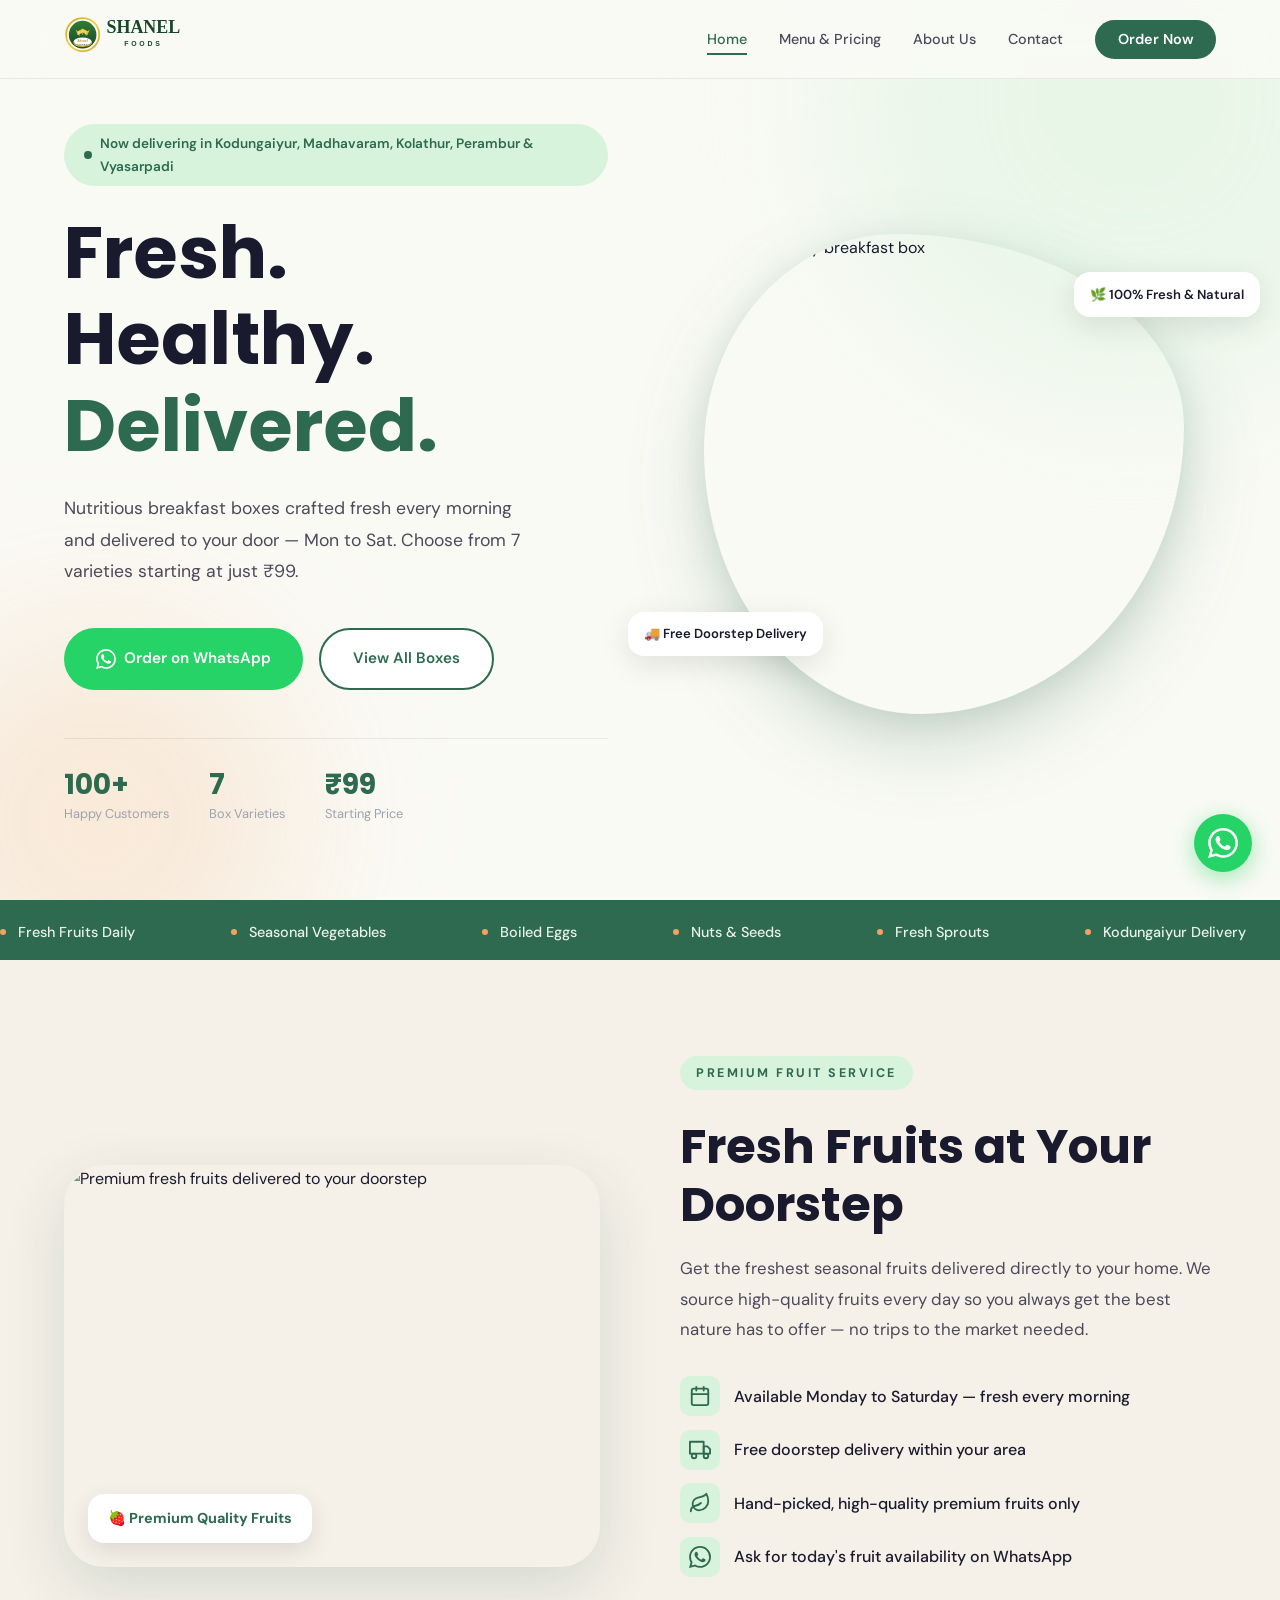
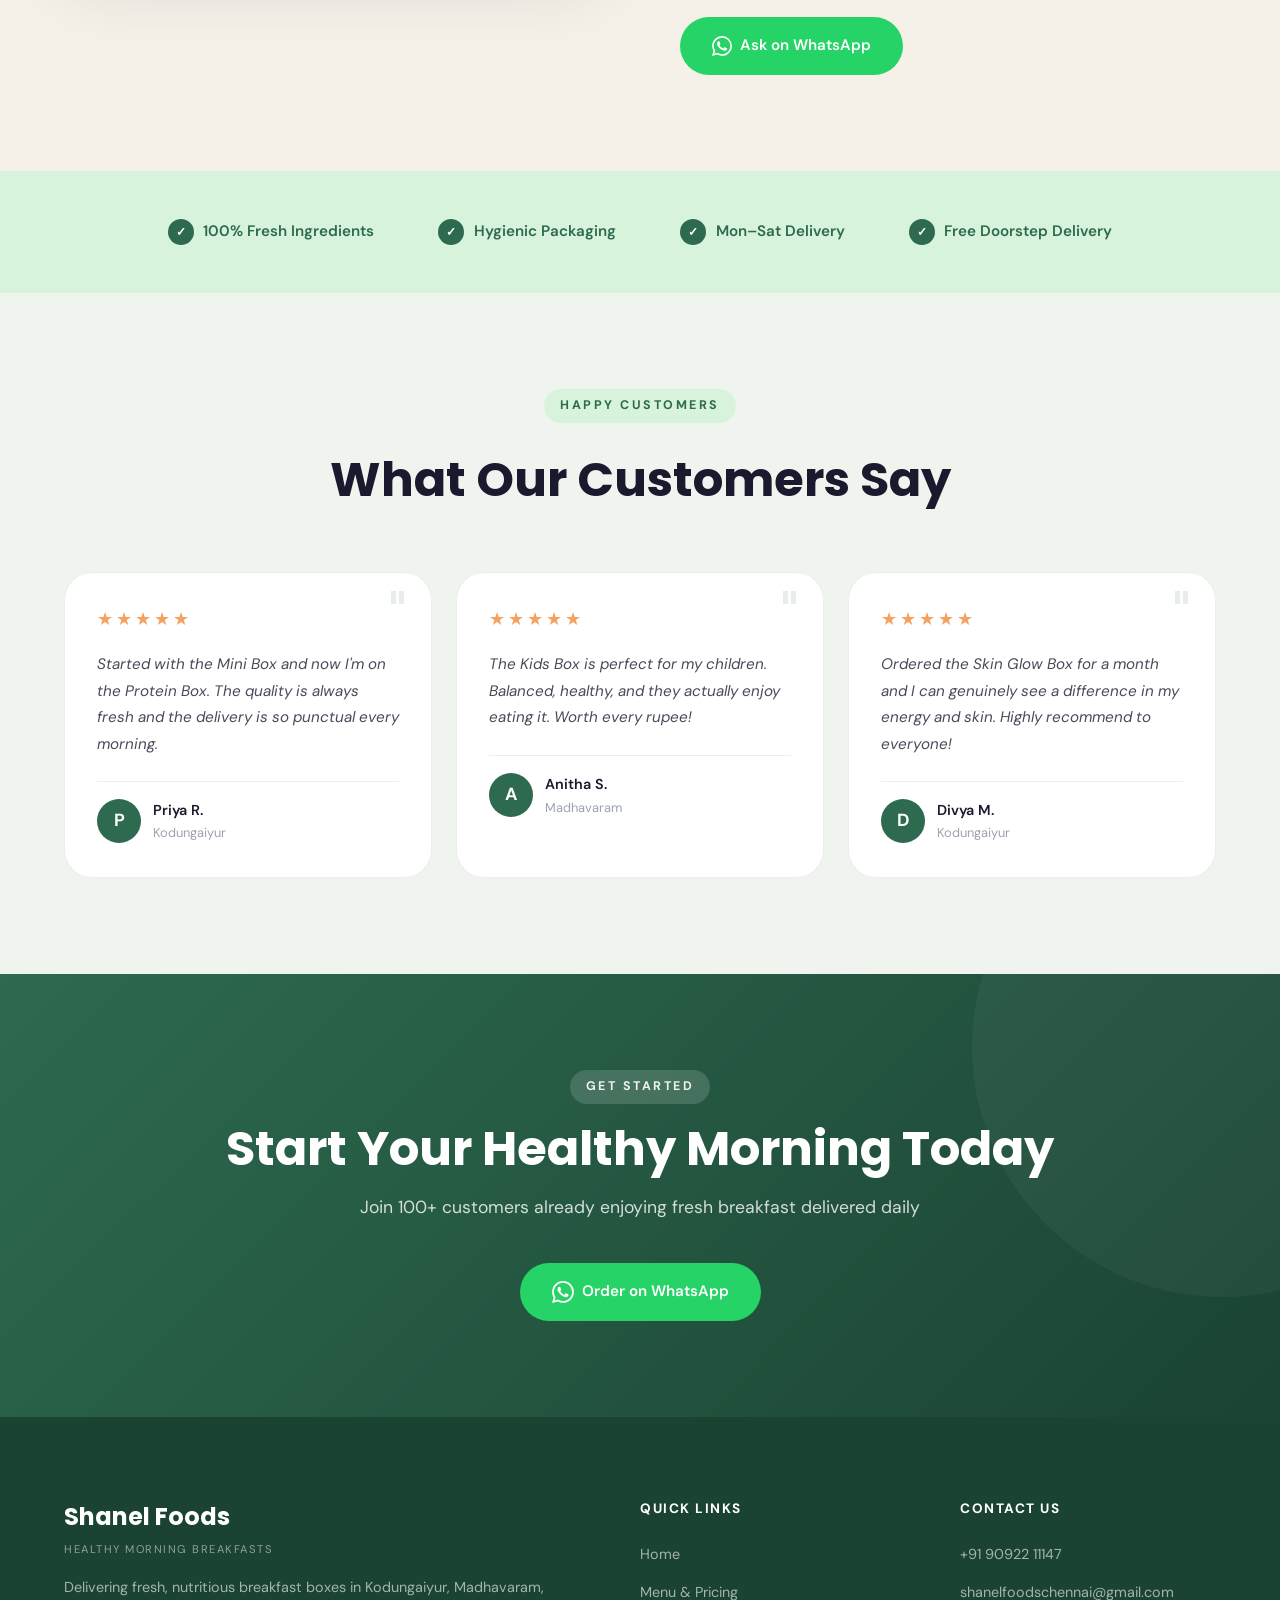
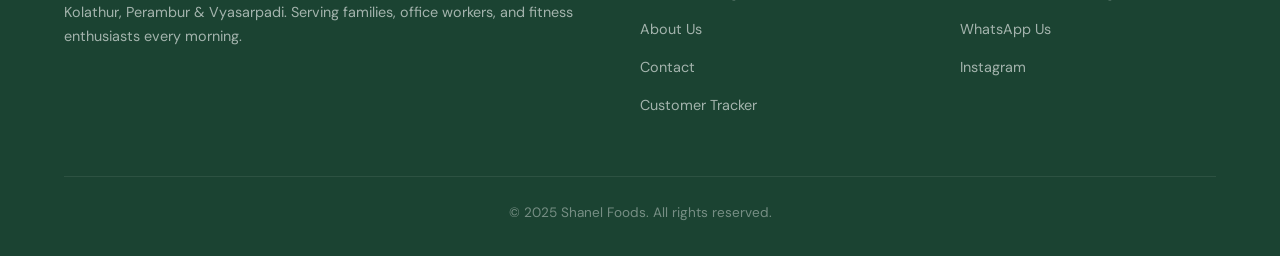
==== commit 9c55e5cb: "Redesign site: merge menu/pricing, update fonts, icons, and delivery areas - Merged menu.html and pr" ====
--- a/index.html
+++ b/index.html
@@ -4,73 +4,31 @@
     <meta charset="UTF-8">
     <meta name="viewport" content="width=device-width, initial-scale=1.0">
     <meta name="google-site-verification" content="KnDDmXjN0e_a5bDSrs1IpTeSx2YQhEuI0XfjEdIGVVA" />
-    <title>Shanel Foods | Healthy Breakfast Delivery in Kodungaiyur & Madhavaram, Chennai</title>
-    <meta name="description" content="Shanel Foods - Fresh, healthy breakfast delivery service in Kodungaiyur & Madhavaram, Chennai. Fruits, sprouts, eggs & more delivered to your doorstep every morning. Order on WhatsApp: 9092211147">
-    <meta name="keywords" content="Shanel Foods, healthy breakfast, breakfast delivery, Kodungaiyur, Madhavaram, Chennai, fresh fruits, sprouts, eggs, morning delivery, healthy food delivery">
-    <meta name="author" content="Shanel Foods">
+    <title>Shanel Foods Chennai - Fresh Healthy Breakfast Delivery | Kodungaiyur, Madhavaram, Kolathur, Perambur & Vyasarpadi</title>
+    <meta name="description" content="Fresh healthy breakfast boxes delivered to your doorstep in Kodungaiyur, Madhavaram, Kolathur, Perambur & Vyasarpadi, Chennai. Mini Box, Protein Box, Kids Box, Chicken Box, Skin Glow, Pregnancy & Diabetic boxes from ₹99/day.">
+    <meta name="keywords" content="Shanel Foods, healthy breakfast Chennai, breakfast delivery Kodungaiyur, breakfast delivery Madhavaram, breakfast delivery Kolathur, breakfast delivery Perambur, breakfast delivery Vyasarpadi, fruit box Chennai, healthy meal delivery">
     <meta name="robots" content="index, follow">
     <link rel="canonical" href="https://shanelfoods.pages.dev/">
-
-    <!-- Open Graph / Facebook -->
     <meta property="og:type" content="website">
     <meta property="og:url" content="https://shanelfoods.pages.dev/">
-    <meta property="og:title" content="Shanel Foods | Healthy Breakfast Delivery in Chennai">
-    <meta property="og:description" content="Fresh, healthy breakfast delivery in Kodungaiyur & Madhavaram. Fruits, sprouts, eggs & more delivered every morning.">
+    <meta property="og:title" content="Shanel Foods - Fresh Healthy Breakfast Delivered Daily">
+    <meta property="og:description" content="7 box varieties from ₹99/day. Delivered fresh every morning in Kodungaiyur, Madhavaram, Kolathur, Perambur & Vyasarpadi.">
     <meta property="og:site_name" content="Shanel Foods">
-
-    <!-- Twitter -->
-    <meta name="twitter:card" content="summary_large_image">
-    <meta name="twitter:title" content="Shanel Foods | Healthy Breakfast Delivery">
-    <meta name="twitter:description" content="Fresh, healthy breakfast delivery in Kodungaiyur & Madhavaram, Chennai.">
-
-    <!-- Structured Data for Local Business -->
-    <script type="application/ld+json">
-    {
-        "@context": "https://schema.org",
-        "@type": "FoodEstablishment",
-        "name": "Shanel Foods",
-        "description": "Fresh, healthy breakfast delivery service in Kodungaiyur & Madhavaram, Chennai. We deliver fruits, sprouts, eggs and nutritious breakfast items every morning.",
-        "url": "https://shanelfoods.pages.dev/",
-        "telephone": "+919092211147",
-        "email": "shanelfoodschennai@gmail.com",
-        "address": {
-            "@type": "PostalAddress",
-            "addressLocality": "Chennai",
-            "addressRegion": "Tamil Nadu",
-            "addressCountry": "IN"
-        },
-        "areaServed": ["Kodungaiyur", "Madhavaram", "Chennai"],
-        "servesCuisine": "Healthy Breakfast",
-        "priceRange": "$$",
-        "openingHours": "Mo-Sa 06:00-10:00",
-        "sameAs": [
-            "https://wa.me/919092211147"
-        ]
-    }
-    </script>
-
+    <script type="application/ld+json">{"@context":"https://schema.org","@type":"LocalBusiness","name":"Shanel Foods","description":"Fresh healthy breakfast delivery service in Chennai","address":{"@type":"PostalAddress","addressLocality":"Kodungaiyur, Madhavaram, Kolathur, Perambur, Vyasarpadi","addressRegion":"Chennai","addressCountry":"IN"},"telephone":"+919092211147","url":"https://shanelfoods.pages.dev","openingHours":"Mo-Sa"}</script>
     <link rel="preconnect" href="https://fonts.googleapis.com">
     <link rel="preconnect" href="https://fonts.gstatic.com" crossorigin>
-    <link href="https://fonts.googleapis.com/css2?family=Inter:wght@400;500;600;700&display=swap" rel="stylesheet">
+    <link href="https://fonts.googleapis.com/css2?family=Poppins:wght@400;600;700;800&family=DM+Sans:wght@300;400;500;600;700&display=swap" rel="stylesheet">
     <link rel="stylesheet" href="styles.css">
     <link rel="icon" type="image/svg+xml" href="favicon.svg">
 </head>
 <body>
-    <!-- Header -->
     <header>
         <nav>
-            <a href="index.html" class="logo">
-                <img src="logo.svg" alt="Shanel Foods - Healthy Morning Breakfasts" class="logo-img">
-            </a>
-            <div class="menu-toggle" onclick="toggleMenu()">
-                <span></span>
-                <span></span>
-                <span></span>
-            </div>
+            <a href="index.html" class="logo"><img src="logo.svg" alt="Shanel Foods" class="logo-img"></a>
+            <div class="menu-toggle" onclick="toggleMenu()"><span></span><span></span><span></span></div>
             <ul class="nav-links">
                 <li><a href="index.html" class="active">Home</a></li>
-                <li><a href="menu.html">Menu</a></li>
-                <li><a href="pricing.html">Plans & Pricing</a></li>
+                <li><a href="menu.html">Menu & Pricing</a></li>
                 <li><a href="about.html">About Us</a></li>
                 <li><a href="contact.html">Contact</a></li>
                 <li><a href="https://wa.me/919092211147?text=Hi! I'd like to order healthy breakfast." class="nav-cta">Order Now</a></li>
@@ -78,242 +36,151 @@
         </nav>
     </header>
 
-    <!-- Quote Section -->
-    <section class="quote-section quote-top">
-        <div class="container">
-            <blockquote class="main-quote">
-                <span class="quote-mark">"</span>
-                <p>Your mornings are precious. Spend them living, not cooking.</p>
-                <p class="quote-highlight">Fresh, nutritious breakfast — delivered before you wake.</p>
-            </blockquote>
-        </div>
-    </section>
-
-    <!-- Hero Section -->
+    <!-- Hero -->
     <section class="hero">
+        <div class="hero-blob hero-blob-1"></div>
+        <div class="hero-blob hero-blob-2"></div>
         <div class="container">
             <div class="hero-content">
-                <h1>Healthy Breakfasts.<br><span>Delivered Fresh Every Morning.</span></h1>
-                <p>Start your day right with nutritious, delicious meals delivered straight to your doorstep. Perfect for busy professionals, fitness enthusiasts, and health-conscious families.</p>
+                <div class="hero-eyebrow">
+                    <span class="hero-eyebrow-dot"></span>
+                    Now delivering in Kodungaiyur, Madhavaram, Kolathur, Perambur &amp; Vyasarpadi
+                </div>
+                <h1 class="hero-title">Fresh. Healthy.<br><em>Delivered.</em></h1>
+                <p class="hero-subtitle">Nutritious breakfast boxes crafted fresh every morning and delivered to your door — Mon to Sat. Choose from 7 varieties starting at just ₹99.</p>
                 <div class="hero-buttons">
-                    <a href="menu.html" class="btn btn-primary">View Menu</a>
-                    <a href="pricing.html" class="btn btn-secondary">Plans & Pricing</a>
-                </div>
-            </div>
-            <div class="hero-image">
-                <div class="hero-visual">
-                    <img src="https://images.unsplash.com/photo-1511690743698-d9d85f2fbf38?w=600&h=600&fit=crop" alt="Healthy Breakfast Bowl">
-                </div>
-            </div>
-        </div>
-    </section>
-
-    <!-- Order Now Section -->
-    <section class="order-now-section">
-        <div class="container">
-            <div class="order-content">
-                <h3>Ready to Order?</h3>
-                <p>Get fresh, healthy breakfast delivered to your doorstep</p>
-                <div class="order-buttons">
-                    <a href="https://wa.me/919092211147?text=Hi! I'd like to order healthy breakfast." class="order-btn whatsapp-btn" target="_blank">
-                        <svg viewBox="0 0 24 24" fill="currentColor" width="24" height="24">
-                            <path d="M17.472 14.382c-.297-.149-1.758-.867-2.03-.967-.273-.099-.471-.148-.67.15-.197.297-.767.966-.94 1.164-.173.199-.347.223-.644.075-.297-.15-1.255-.463-2.39-1.475-.883-.788-1.48-1.761-1.653-2.059-.173-.297-.018-.458.13-.606.134-.133.298-.347.446-.52.149-.174.198-.298.298-.497.099-.198.05-.371-.025-.52-.075-.149-.669-1.612-.916-2.207-.242-.579-.487-.5-.669-.51-.173-.008-.371-.01-.57-.01-.198 0-.52.074-.792.372-.272.297-1.04 1.016-1.04 2.479 0 1.462 1.065 2.875 1.213 3.074.149.198 2.096 3.2 5.077 4.487.709.306 1.262.489 1.694.625.712.227 1.36.195 1.871.118.571-.085 1.758-.719 2.006-1.413.248-.694.248-1.289.173-1.413-.074-.124-.272-.198-.57-.347m-5.421 7.403h-.004a9.87 9.87 0 01-5.031-1.378l-.361-.214-3.741.982.998-3.648-.235-.374a9.86 9.86 0 01-1.51-5.26c.001-5.45 4.436-9.884 9.888-9.884 2.64 0 5.122 1.03 6.988 2.898a9.825 9.825 0 012.893 6.994c-.003 5.45-4.437 9.884-9.885 9.884m8.413-18.297A11.815 11.815 0 0012.05 0C5.495 0 .16 5.335.157 11.892c0 2.096.547 4.142 1.588 5.945L.057 24l6.305-1.654a11.882 11.882 0 005.683 1.448h.005c6.554 0 11.89-5.335 11.893-11.893a11.821 11.821 0 00-3.48-8.413z"/>
-                        </svg>
+                    <a href="https://wa.me/919092211147?text=Hi! I'd like to order a breakfast box." class="btn btn-whatsapp">
+                        <svg width="20" height="20" viewBox="0 0 24 24" fill="currentColor"><path d="M17.472 14.382c-.297-.149-1.758-.867-2.03-.967-.273-.099-.471-.148-.67.15-.197.297-.767.966-.94 1.164-.173.199-.347.223-.644.075-.297-.15-1.255-.463-2.39-1.475-.883-.788-1.48-1.761-1.653-2.059-.173-.297-.018-.458.13-.606.134-.133.298-.347.446-.52.149-.174.198-.298.298-.497.099-.198.05-.371-.025-.52-.075-.149-.669-1.612-.916-2.207-.242-.579-.487-.5-.669-.51-.173-.008-.371-.01-.57-.01-.198 0-.52.074-.792.372-.272.297-1.04 1.016-1.04 2.479 0 1.462 1.065 2.875 1.213 3.074.149.198 2.096 3.2 5.077 4.487.709.306 1.262.489 1.694.625.712.227 1.36.195 1.871.118.571-.085 1.758-.719 2.006-1.413.248-.694.248-1.289.173-1.413-.074-.124-.272-.198-.57-.347m-5.421 7.403h-.004a9.87 9.87 0 01-5.031-1.378l-.361-.214-3.741.982.998-3.648-.235-.374a9.86 9.86 0 01-1.51-5.26c.001-5.45 4.436-9.884 9.888-9.884 2.64 0 5.122 1.03 6.988 2.898a9.825 9.825 0 012.893 6.994c-.003 5.45-4.437 9.884-9.885 9.884m8.413-18.297A11.815 11.815 0 0012.05 0C5.495 0 .16 5.335.157 11.892c0 2.096.547 4.142 1.588 5.945L.057 24l6.305-1.654a11.882 11.882 0 005.683 1.448h.005c6.554 0 11.89-5.335 11.893-11.893a11.821 11.821 0 00-3.48-8.413z"/></svg>
                         Order on WhatsApp
                     </a>
-                    <a href="tel:+919092211147" class="order-btn call-btn">
-                        <svg viewBox="0 0 24 24" fill="currentColor" width="24" height="24">
-                            <path d="M6.62 10.79c1.44 2.83 3.76 5.14 6.59 6.59l2.2-2.2c.27-.27.67-.36 1.02-.24 1.12.37 2.33.57 3.57.57.55 0 1 .45 1 1V20c0 .55-.45 1-1 1-9.39 0-17-7.61-17-17 0-.55.45-1 1-1h3.5c.55 0 1 .45 1 1 0 1.25.2 2.45.57 3.57.11.35.03.74-.25 1.02l-2.2 2.2z"/>
-                        </svg>
-                        Call 9092211147
+                    <a href="menu.html" class="btn btn-secondary">View All Boxes</a>
+                </div>
+                <div class="hero-stats">
+                    <div><div class="hero-stat-number">100+</div><div class="hero-stat-label">Happy Customers</div></div>
+                    <div><div class="hero-stat-number">7</div><div class="hero-stat-label">Box Varieties</div></div>
+                    <div><div class="hero-stat-number">₹99</div><div class="hero-stat-label">Starting Price</div></div>
+                </div>
+            </div>
+            <div class="hero-visual-wrap">
+                <div class="hero-img-frame">
+                    <img src="https://images.unsplash.com/photo-1490645935967-10de6ba17061?w=800&h=800&fit=crop" alt="Fresh healthy breakfast box">
+                </div>
+                <div class="hero-badge hero-badge-1">🌿 100% Fresh &amp; Natural</div>
+                <div class="hero-badge hero-badge-2">🚚 Free Doorstep Delivery</div>
+            </div>
+        </div>
+    </section>
+
+    <!-- Marquee -->
+    <div class="marquee-section">
+        <div class="marquee-track">
+            <span class="marquee-item"><span class="marquee-dot"></span>Fresh Fruits Daily</span>
+            <span class="marquee-item"><span class="marquee-dot"></span>Seasonal Vegetables</span>
+            <span class="marquee-item"><span class="marquee-dot"></span>Boiled Eggs</span>
+            <span class="marquee-item"><span class="marquee-dot"></span>Nuts &amp; Seeds</span>
+            <span class="marquee-item"><span class="marquee-dot"></span>Fresh Sprouts</span>
+            <span class="marquee-item"><span class="marquee-dot"></span>Kodungaiyur Delivery</span>
+            <span class="marquee-item"><span class="marquee-dot"></span>Madhavaram Delivery</span>
+            <span class="marquee-item"><span class="marquee-dot"></span>Kolathur Delivery</span>
+            <span class="marquee-item"><span class="marquee-dot"></span>Perambur Delivery</span>
+            <span class="marquee-item"><span class="marquee-dot"></span>Vyasarpadi Delivery</span>
+            <span class="marquee-item"><span class="marquee-dot"></span>Fresh Fruits Daily</span>
+            <span class="marquee-item"><span class="marquee-dot"></span>Seasonal Vegetables</span>
+            <span class="marquee-item"><span class="marquee-dot"></span>Boiled Eggs</span>
+            <span class="marquee-item"><span class="marquee-dot"></span>Nuts &amp; Seeds</span>
+            <span class="marquee-item"><span class="marquee-dot"></span>Fresh Sprouts</span>
+            <span class="marquee-item"><span class="marquee-dot"></span>Kodungaiyur Delivery</span>
+            <span class="marquee-item"><span class="marquee-dot"></span>Madhavaram Delivery</span>
+            <span class="marquee-item"><span class="marquee-dot"></span>Kolathur Delivery</span>
+            <span class="marquee-item"><span class="marquee-dot"></span>Perambur Delivery</span>
+            <span class="marquee-item"><span class="marquee-dot"></span>Vyasarpadi Delivery</span>
+        </div>
+    </div>
+
+    <!-- Fresh Fruits at Your Doorstep -->
+    <section class="fresh-fruits-section">
+        <div class="container">
+            <div class="fresh-fruits-inner">
+                <div class="fresh-fruits-image reveal">
+                    <img src="https://images.unsplash.com/photo-1619566636858-adf3ef46400b?w=800&h=600&fit=crop" alt="Premium fresh fruits delivered to your doorstep">
+                    <div class="fresh-fruits-badge">🍓 Premium Quality Fruits</div>
+                </div>
+                <div class="fresh-fruits-content reveal" style="transition-delay:.15s;">
+                    <span class="section-label">Premium Fruit Service</span>
+                    <h2>Fresh Fruits at Your Doorstep</h2>
+                    <p>Get the freshest seasonal fruits delivered directly to your home. We source high-quality fruits every day so you always get the best nature has to offer — no trips to the market needed.</p>
+                    <div class="fresh-fruits-perks">
+                        <div class="fresh-perk"><div class="fresh-perk-icon"><svg viewBox="0 0 24 24" fill="none" stroke="var(--primary)" stroke-width="2" stroke-linecap="round" stroke-linejoin="round"><rect x="3" y="4" width="18" height="18" rx="2"/><line x1="16" y1="2" x2="16" y2="6"/><line x1="8" y1="2" x2="8" y2="6"/><line x1="3" y1="10" x2="21" y2="10"/></svg></div><span>Available Monday to Saturday — fresh every morning</span></div>
+                        <div class="fresh-perk"><div class="fresh-perk-icon"><svg viewBox="0 0 24 24" fill="none" stroke="var(--primary)" stroke-width="2" stroke-linecap="round" stroke-linejoin="round"><rect x="1" y="3" width="15" height="13"/><path d="M16 8h4l3 3v5h-7V8z"/><circle cx="5.5" cy="18.5" r="2.5"/><circle cx="18.5" cy="18.5" r="2.5"/></svg></div><span>Free doorstep delivery within your area</span></div>
+                        <div class="fresh-perk"><div class="fresh-perk-icon"><svg viewBox="0 0 24 24" fill="none" stroke="var(--primary)" stroke-width="2" stroke-linecap="round" stroke-linejoin="round"><path d="M11 20A7 7 0 0 1 9.8 6.1C15.5 5 17 4.48 19 2c1 2 2 4.18 2 8 0 5.5-4.78 10-10 10z"/><path d="M2 21c0-3 1.85-5.36 5.08-6C9.5 14.52 12 13 13 12"/></svg></div><span>Hand-picked, high-quality premium fruits only</span></div>
+                        <div class="fresh-perk"><div class="fresh-perk-icon"><svg viewBox="0 0 24 24" fill="var(--primary)"><path d="M17.472 14.382c-.297-.149-1.758-.867-2.03-.967-.273-.099-.471-.148-.67.15-.197.297-.767.966-.94 1.164-.173.199-.347.223-.644.075-.297-.15-1.255-.463-2.39-1.475-.883-.788-1.48-1.761-1.653-2.059-.173-.297-.018-.458.13-.606.134-.133.298-.347.446-.52.149-.174.198-.298.298-.497.099-.198.05-.371-.025-.52-.075-.149-.669-1.612-.916-2.207-.242-.579-.487-.5-.669-.51-.173-.008-.371-.01-.57-.01-.198 0-.52.074-.792.372-.272.297-1.04 1.016-1.04 2.479 0 1.462 1.065 2.875 1.213 3.074.149.198 2.096 3.2 5.077 4.487.709.306 1.262.489 1.694.625.712.227 1.36.195 1.871.118.571-.085 1.758-.719 2.006-1.413.248-.694.248-1.289.173-1.413-.074-.124-.272-.198-.57-.347m-5.421 7.403h-.004a9.87 9.87 0 01-5.031-1.378l-.361-.214-3.741.982.998-3.648-.235-.374a9.86 9.86 0 01-1.51-5.26c.001-5.45 4.436-9.884 9.888-9.884 2.64 0 5.122 1.03 6.988 2.898a9.825 9.825 0 012.893 6.994c-.003 5.45-4.437 9.884-9.885 9.884m8.413-18.297A11.815 11.815 0 0012.05 0C5.495 0 .16 5.335.157 11.892c0 2.096.547 4.142 1.588 5.945L.057 24l6.305-1.654a11.882 11.882 0 005.683 1.448h.005c6.554 0 11.89-5.335 11.893-11.893a11.821 11.821 0 00-3.48-8.413z"/></svg></div><span>Ask for today's fruit availability on WhatsApp</span></div>
+                    </div>
+                    <a href="https://wa.me/919092211147?text=Hi! I'd like to know about fresh fruit delivery." class="btn btn-whatsapp">
+                        <svg width="20" height="20" viewBox="0 0 24 24" fill="currentColor"><path d="M17.472 14.382c-.297-.149-1.758-.867-2.03-.967-.273-.099-.471-.148-.67.15-.197.297-.767.966-.94 1.164-.173.199-.347.223-.644.075-.297-.15-1.255-.463-2.39-1.475-.883-.788-1.48-1.761-1.653-2.059-.173-.297-.018-.458.13-.606.134-.133.298-.347.446-.52.149-.174.198-.298.298-.497.099-.198.05-.371-.025-.52-.075-.149-.669-1.612-.916-2.207-.242-.579-.487-.5-.669-.51-.173-.008-.371-.01-.57-.01-.198 0-.52.074-.792.372-.272.297-1.04 1.016-1.04 2.479 0 1.462 1.065 2.875 1.213 3.074.149.198 2.096 3.2 5.077 4.487.709.306 1.262.489 1.694.625.712.227 1.36.195 1.871.118.571-.085 1.758-.719 2.006-1.413.248-.694.248-1.289.173-1.413-.074-.124-.272-.198-.57-.347m-5.421 7.403h-.004a9.87 9.87 0 01-5.031-1.378l-.361-.214-3.741.982.998-3.648-.235-.374a9.86 9.86 0 01-1.51-5.26c.001-5.45 4.436-9.884 9.888-9.884 2.64 0 5.122 1.03 6.988 2.898a9.825 9.825 0 012.893 6.994c-.003 5.45-4.437 9.884-9.885 9.884m8.413-18.297A11.815 11.815 0 0012.05 0C5.495 0 .16 5.335.157 11.892c0 2.096.547 4.142 1.588 5.945L.057 24l6.305-1.654a11.882 11.882 0 005.683 1.448h.005c6.554 0 11.89-5.335 11.893-11.893a11.821 11.821 0 00-3.48-8.413z"/></svg>
+                        Ask on WhatsApp
                     </a>
                 </div>
             </div>
         </div>
     </section>
 
-    <!-- Highlights Section -->
-    <section class="highlights">
-        <div class="container">
-            <div class="section-header">
-                <span class="section-label">Why Choose Us</span>
-                <h2>The Healthy Way to Start Your Day</h2>
-                <p>We're committed to delivering nutrition that fits your lifestyle</p>
-            </div>
-            <div class="highlights-grid">
-                <div class="highlight-card">
-                    <div class="highlight-icon">
-                        <img src="https://images.unsplash.com/photo-1512621776951-a57141f2eefd?w=400&h=300&fit=crop" alt="Fresh Ingredients">
-                    </div>
-                    <h3>Fresh Ingredients</h3>
-                    <p>We source the freshest produce daily, ensuring every meal is packed with natural goodness and flavor.</p>
-                </div>
-                <div class="highlight-card">
-                    <div class="highlight-icon">
-                        <img src="https://images.unsplash.com/photo-1490645935967-10de6ba17061?w=400&h=300&fit=crop" alt="Balanced Nutrition">
-                    </div>
-                    <h3>Balanced Nutrition</h3>
-                    <p>Each breakfast is carefully planned to provide the perfect balance of proteins, carbs, and healthy fats.</p>
-                </div>
-                <div class="highlight-card">
-                    <div class="highlight-icon">
-                        <img src="https://images.unsplash.com/photo-1504754524776-8f4f37790ca0?w=400&h=300&fit=crop" alt="Morning Delivery">
-                    </div>
-                    <h3>Morning Delivery</h3>
-                    <p>Wake up to a healthy breakfast at your door. We deliver fresh every morning in Kodungaiyur & Madhavaram.</p>
-                </div>
-            </div>
-        </div>
-    </section>
-
-    <!-- Menu Preview -->
-    <section class="menu-section">
-        <div class="container">
-            <div class="section-header">
-                <span class="section-label">Our Menu</span>
-                <h2>What We Serve</h2>
-                <p>Wholesome breakfast options made with love</p>
-            </div>
-            <div class="food-showcase">
-                <div class="food-item">
-                    <img src="https://images.unsplash.com/photo-1619566636858-adf3ef46400b?w=400&h=400&fit=crop" alt="Fresh Fruits">
-                    <div class="food-overlay">
-                        <span class="food-tag">Vitamin Rich</span>
-                        <h3>Fresh Fruits</h3>
-                        <p>Apples, Bananas, Oranges, Pomegranate & Seasonal varieties</p>
-                    </div>
-                </div>
-                <div class="food-item">
-                    <img src="https://images.unsplash.com/photo-1598965675045-45c5e72c7d05?w=400&h=400&fit=crop" alt="Boiled Eggs">
-                    <div class="food-overlay">
-                        <span class="food-tag">High Protein</span>
-                        <h3>Boiled Eggs</h3>
-                        <p>Perfectly boiled, easy to peel, protein-packed goodness</p>
-                    </div>
-                </div>
-                <div class="food-item">
-                    <img src="https://images.unsplash.com/photo-1525351484163-7529414344d8?w=400&h=400&fit=crop" alt="Omelette">
-                    <div class="food-overlay">
-                        <span class="food-tag">Delicious</span>
-                        <h3>Fresh Omelette</h3>
-                        <p>Fluffy omelettes with onions, tomatoes & green chilies</p>
-                    </div>
-                </div>
-                <div class="food-item">
-                    <img src="https://images.unsplash.com/photo-1556909114-44e3e70034e2?w=400&h=400&fit=crop" alt="Sprouts">
-                    <div class="food-overlay">
-                        <span class="food-tag">Fiber Rich</span>
-                        <h3>Mixed Sprouts</h3>
-                        <p>Moong, chana & mixed sprouts with fresh seasonings</p>
-                    </div>
-                </div>
-                <div class="food-item">
-                    <img src="https://images.unsplash.com/photo-1551754655-cd27e38d2076?w=400&h=400&fit=crop" alt="Sweet Corn">
-                    <div class="food-overlay">
-                        <span class="food-tag">Energy Boost</span>
-                        <h3>Sweet Corn</h3>
-                        <p>Steamed sweet corn with butter, lime & spices</p>
-                    </div>
-                </div>
-                <div class="food-item">
-                    <img src="https://images.pexels.com/photos/209345/pexels-photo-209345.jpeg?auto=compress&cs=tinysrgb&w=400&h=400&fit=crop" alt="Peanuts">
-                    <div class="food-overlay">
-                        <span class="food-tag">Crunchy</span>
-                        <h3>Roasted Peanuts</h3>
-                        <p>Lightly salted, crunchy peanuts for healthy snacking</p>
-                    </div>
-                </div>
-            </div>
-            <div style="text-align: center; margin-top: 3rem;">
-                <a href="menu.html" class="btn btn-primary">View Our Packs</a>
-            </div>
-        </div>
-    </section>
-
-    <!-- Social Proof -->
-    <section class="social-proof">
-        <div class="container">
-            <h2>Trusted by 100+ Happy Customers</h2>
-            <p>Join the growing community choosing health over convenience food</p>
-            <div class="trust-badges">
-                <div class="trust-badge">
-                    <span>✓</span> Fresh Daily
-                </div>
-                <div class="trust-badge">
-                    <span>✓</span> No Preservatives
-                </div>
-                <div class="trust-badge">
-                    <span>✓</span> Hygienically Packed
-                </div>
-                <div class="trust-badge">
-                    <span>✓</span> On-Time Delivery
-                </div>
-            </div>
-        </div>
-    </section>
-
-    <!-- Customer Testimonials -->
+    <!-- Trust Bar -->
+    <div class="proof-bar">
+        <div class="container">
+            <div class="proof-item"><div class="proof-check">✓</div> 100% Fresh Ingredients</div>
+            <div class="proof-item"><div class="proof-check">✓</div> Hygienic Packaging</div>
+            <div class="proof-item"><div class="proof-check">✓</div> Mon–Sat Delivery</div>
+            <div class="proof-item"><div class="proof-check">✓</div> Free Doorstep Delivery</div>
+        </div>
+    </div>
+
+    <!-- Testimonials -->
     <section class="testimonials-section">
         <div class="container">
-            <div class="section-header">
-                <span class="section-label">Testimonials</span>
+            <div class="section-header reveal">
+                <span class="section-label">Happy Customers</span>
                 <h2>What Our Customers Say</h2>
-                <p>Real reviews from real customers who love their healthy mornings</p>
             </div>
             <div class="testimonials-grid">
-                <div class="testimonial-card">
-                    <div class="testimonial-rating">
-                        <span>★</span><span>★</span><span>★</span><span>★</span><span>★</span>
-                    </div>
-                    <p class="testimonial-text">"I used to skip breakfast every day because of my busy morning schedule. Shanel Foods changed that completely. Fresh, healthy food at my doorstep before I even wake up. Highly recommended!"</p>
-                    <div class="testimonial-author">
-                        <div class="author-avatar">R</div>
-                        <div class="author-info">
-                            <span class="author-name">Rajesh Kumar</span>
-                            <span class="author-title">Software Engineer, Kodungaiyur</span>
-                        </div>
-                    </div>
-                </div>
-                <div class="testimonial-card">
-                    <div class="testimonial-rating">
-                        <span>★</span><span>★</span><span>★</span><span>★</span><span>★</span>
-                    </div>
-                    <p class="testimonial-text">"As a fitness enthusiast, I'm very particular about my protein intake. The boiled eggs and sprouts combo is perfect for my morning workout routine. Quality is always consistent!"</p>
+                <div class="testimonial-card tilt-card reveal" style="transition-delay:.05s;">
+                    <span class="t-quote">"</span>
+                    <div class="testimonial-rating"><span>★</span><span>★</span><span>★</span><span>★</span><span>★</span></div>
+                    <p class="testimonial-text">Started with the Mini Box and now I'm on the Protein Box. The quality is always fresh and the delivery is so punctual every morning.</p>
                     <div class="testimonial-author">
                         <div class="author-avatar">P</div>
-                        <div class="author-info">
-                            <span class="author-name">Priya Sharma</span>
-                            <span class="author-title">Gym Trainer, Madhavaram</span>
-                        </div>
-                    </div>
-                </div>
-                <div class="testimonial-card">
-                    <div class="testimonial-rating">
-                        <span>★</span><span>★</span><span>★</span><span>★</span><span>★</span>
-                    </div>
-                    <p class="testimonial-text">"My kids love the fresh fruits and the variety in the menu. It's so convenient for our family. No more morning rush to prepare breakfast. Thank you Shanel Foods!"</p>
+                        <div class="author-info"><span class="author-name">Priya R.</span><span class="author-title">Kodungaiyur</span></div>
+                    </div>
+                </div>
+                <div class="testimonial-card tilt-card reveal" style="transition-delay:.1s;">
+                    <span class="t-quote">"</span>
+                    <div class="testimonial-rating"><span>★</span><span>★</span><span>★</span><span>★</span><span>★</span></div>
+                    <p class="testimonial-text">The Kids Box is perfect for my children. Balanced, healthy, and they actually enjoy eating it. Worth every rupee!</p>
                     <div class="testimonial-author">
                         <div class="author-avatar">A</div>
-                        <div class="author-info">
-                            <span class="author-name">Anitha Rajan</span>
-                            <span class="author-title">Working Mother, Kodungaiyur</span>
-                        </div>
-                    </div>
-                </div>
-            </div>
-        </div>
-    </section>
-
-    <!-- CTA Section -->
-    <section style="text-align: center; background: var(--bg-cream);">
-        <div class="container">
-            <div class="section-header">
-                <span class="section-label">Ready to Start?</span>
-                <h2>Order Your Healthy Breakfast Today</h2>
-                <p>Simple ordering via WhatsApp. Fresh delivery every morning.</p>
-            </div>
-            <a href="https://wa.me/919092211147?text=Hi! I'd like to order healthy breakfast." class="btn btn-whatsapp" style="font-size: 1.1rem; padding: 1.25rem 2.5rem;">
-                <svg width="24" height="24" viewBox="0 0 24 24" fill="currentColor"><path d="M17.472 14.382c-.297-.149-1.758-.867-2.03-.967-.273-.099-.471-.148-.67.15-.197.297-.767.966-.94 1.164-.173.199-.347.223-.644.075-.297-.15-1.255-.463-2.39-1.475-.883-.788-1.48-1.761-1.653-2.059-.173-.297-.018-.458.13-.606.134-.133.298-.347.446-.52.149-.174.198-.298.298-.497.099-.198.05-.371-.025-.52-.075-.149-.669-1.612-.916-2.207-.242-.579-.487-.5-.669-.51-.173-.008-.371-.01-.57-.01-.198 0-.52.074-.792.372-.272.297-1.04 1.016-1.04 2.479 0 1.462 1.065 2.875 1.213 3.074.149.198 2.096 3.2 5.077 4.487.709.306 1.262.489 1.694.625.712.227 1.36.195 1.871.118.571-.085 1.758-.719 2.006-1.413.248-.694.248-1.289.173-1.413-.074-.124-.272-.198-.57-.347m-5.421 7.403h-.004a9.87 9.87 0 01-5.031-1.378l-.361-.214-3.741.982.998-3.648-.235-.374a9.86 9.86 0 01-1.51-5.26c.001-5.45 4.436-9.884 9.888-9.884 2.64 0 5.122 1.03 6.988 2.898a9.825 9.825 0 012.893 6.994c-.003 5.45-4.437 9.884-9.885 9.884m8.413-18.297A11.815 11.815 0 0012.05 0C5.495 0 .16 5.335.157 11.892c0 2.096.547 4.142 1.588 5.945L.057 24l6.305-1.654a11.882 11.882 0 005.683 1.448h.005c6.554 0 11.89-5.335 11.893-11.893a11.821 11.821 0 00-3.48-8.413z"/></svg>
+                        <div class="author-info"><span class="author-name">Anitha S.</span><span class="author-title">Madhavaram</span></div>
+                    </div>
+                </div>
+                <div class="testimonial-card tilt-card reveal" style="transition-delay:.15s;">
+                    <span class="t-quote">"</span>
+                    <div class="testimonial-rating"><span>★</span><span>★</span><span>★</span><span>★</span><span>★</span></div>
+                    <p class="testimonial-text">Ordered the Skin Glow Box for a month and I can genuinely see a difference in my energy and skin. Highly recommend to everyone!</p>
+                    <div class="testimonial-author">
+                        <div class="author-avatar">D</div>
+                        <div class="author-info"><span class="author-name">Divya M.</span><span class="author-title">Kodungaiyur</span></div>
+                    </div>
+                </div>
+            </div>
+        </div>
+    </section>
+
+    <!-- CTA -->
+    <section class="cta-section reveal">
+        <div class="container">
+            <span class="section-label">Get Started</span>
+            <h2>Start Your Healthy Morning Today</h2>
+            <p>Join 100+ customers already enjoying fresh breakfast delivered daily</p>
+            <a href="https://wa.me/919092211147?text=Hi! I'd like to start ordering healthy breakfast." class="btn btn-whatsapp">
+                <svg width="22" height="22" viewBox="0 0 24 24" fill="currentColor"><path d="M17.472 14.382c-.297-.149-1.758-.867-2.03-.967-.273-.099-.471-.148-.67.15-.197.297-.767.966-.94 1.164-.173.199-.347.223-.644.075-.297-.15-1.255-.463-2.39-1.475-.883-.788-1.48-1.761-1.653-2.059-.173-.297-.018-.458.13-.606.134-.133.298-.347.446-.52.149-.174.198-.298.298-.497.099-.198.05-.371-.025-.52-.075-.149-.669-1.612-.916-2.207-.242-.579-.487-.5-.669-.51-.173-.008-.371-.01-.57-.01-.198 0-.52.074-.792.372-.272.297-1.04 1.016-1.04 2.479 0 1.462 1.065 2.875 1.213 3.074.149.198 2.096 3.2 5.077 4.487.709.306 1.262.489 1.694.625.712.227 1.36.195 1.871.118.571-.085 1.758-.719 2.006-1.413.248-.694.248-1.289.173-1.413-.074-.124-.272-.198-.57-.347m-5.421 7.403h-.004a9.87 9.87 0 01-5.031-1.378l-.361-.214-3.741.982.998-3.648-.235-.374a9.86 9.86 0 01-1.51-5.26c.001-5.45 4.436-9.884 9.888-9.884 2.64 0 5.122 1.03 6.988 2.898a9.825 9.825 0 012.893 6.994c-.003 5.45-4.437 9.884-9.885 9.884m8.413-18.297A11.815 11.815 0 0012.05 0C5.495 0 .16 5.335.157 11.892c0 2.096.547 4.142 1.588 5.945L.057 24l6.305-1.654a11.882 11.882 0 005.683 1.448h.005c6.554 0 11.89-5.335 11.893-11.893a11.821 11.821 0 00-3.48-8.413z"/></svg>
                 Order on WhatsApp
             </a>
         </div>
@@ -324,20 +191,17 @@
         <div class="container">
             <div class="footer-content">
                 <div class="footer-brand">
-                    <div class="logo">
-                        <span class="logo-main">Shanel Foods</span>
-                        <span class="logo-sub">Healthy Morning Breakfasts</span>
-                    </div>
-                    <p>Delivering fresh, nutritious breakfasts in Kodungaiyur & Madhavaram. Serving office workers, fitness enthusiasts, and families.</p>
+                    <div><span class="logo-main">Shanel Foods</span><span class="logo-sub">Healthy Morning Breakfasts</span></div>
+                    <p>Delivering fresh, nutritious breakfast boxes in Kodungaiyur, Madhavaram, Kolathur, Perambur &amp; Vyasarpadi. Serving families, office workers, and fitness enthusiasts every morning.</p>
                 </div>
                 <div class="footer-links">
                     <h4>Quick Links</h4>
                     <ul>
                         <li><a href="index.html">Home</a></li>
-                        <li><a href="menu.html">Menu</a></li>
-                        <li><a href="pricing.html">Plans & Pricing</a></li>
+                        <li><a href="menu.html">Menu & Pricing</a></li>
                         <li><a href="about.html">About Us</a></li>
                         <li><a href="contact.html">Contact</a></li>
+                        <li><a href="tracker.html">Customer Tracker</a></li>
                     </ul>
                 </div>
                 <div class="footer-links">
@@ -345,53 +209,29 @@
                     <ul>
                         <li><a href="tel:+919092211147">+91 90922 11147</a></li>
                         <li><a href="mailto:shanelfoodschennai@gmail.com">shanelfoodschennai@gmail.com</a></li>
-                        <li><a href="https://wa.me/919092211147?text=Hi! I'd like to order healthy breakfast.">WhatsApp Us</a></li>
+                        <li><a href="https://wa.me/919092211147?text=Hi!">WhatsApp Us</a></li>
                         <li><a href="https://instagram.com/shanelfoods" target="_blank">Instagram</a></li>
                     </ul>
                 </div>
             </div>
-            <div class="footer-order">
-                <div class="order-buttons">
-                    <a href="https://wa.me/919092211147?text=Hi! I'd like to order healthy breakfast." class="order-btn whatsapp-btn" target="_blank">
-                        <svg viewBox="0 0 24 24" fill="currentColor" width="24" height="24">
-                            <path d="M17.472 14.382c-.297-.149-1.758-.867-2.03-.967-.273-.099-.471-.148-.67.15-.197.297-.767.966-.94 1.164-.173.199-.347.223-.644.075-.297-.15-1.255-.463-2.39-1.475-.883-.788-1.48-1.761-1.653-2.059-.173-.297-.018-.458.13-.606.134-.133.298-.347.446-.52.149-.174.198-.298.298-.497.099-.198.05-.371-.025-.52-.075-.149-.669-1.612-.916-2.207-.242-.579-.487-.5-.669-.51-.173-.008-.371-.01-.57-.01-.198 0-.52.074-.792.372-.272.297-1.04 1.016-1.04 2.479 0 1.462 1.065 2.875 1.213 3.074.149.198 2.096 3.2 5.077 4.487.709.306 1.262.489 1.694.625.712.227 1.36.195 1.871.118.571-.085 1.758-.719 2.006-1.413.248-.694.248-1.289.173-1.413-.074-.124-.272-.198-.57-.347m-5.421 7.403h-.004a9.87 9.87 0 01-5.031-1.378l-.361-.214-3.741.982.998-3.648-.235-.374a9.86 9.86 0 01-1.51-5.26c.001-5.45 4.436-9.884 9.888-9.884 2.64 0 5.122 1.03 6.988 2.898a9.825 9.825 0 012.893 6.994c-.003 5.45-4.437 9.884-9.885 9.884m8.413-18.297A11.815 11.815 0 0012.05 0C5.495 0 .16 5.335.157 11.892c0 2.096.547 4.142 1.588 5.945L.057 24l6.305-1.654a11.882 11.882 0 005.683 1.448h.005c6.554 0 11.89-5.335 11.893-11.893a11.821 11.821 0 00-3.48-8.413z"/>
-                        </svg>
-                        Order on WhatsApp
-                    </a>
-                    <a href="tel:+919092211147" class="order-btn call-btn">
-                        <svg viewBox="0 0 24 24" fill="currentColor" width="24" height="24">
-                            <path d="M6.62 10.79c1.44 2.83 3.76 5.14 6.59 6.59l2.2-2.2c.27-.27.67-.36 1.02-.24 1.12.37 2.33.57 3.57.57.55 0 1 .45 1 1V20c0 .55-.45 1-1 1-9.39 0-17-7.61-17-17 0-.55.45-1 1-1h3.5c.55 0 1 .45 1 1 0 1.25.2 2.45.57 3.57.11.35.03.74-.25 1.02l-2.2 2.2z"/>
-                        </svg>
-                        Call 9092211147
-                    </a>
-                </div>
-            </div>
-            <div class="footer-bottom">
-                <p>&copy; 2025 Shanel Foods. All rights reserved.</p>
-            </div>
+            <div class="footer-bottom"><p>&copy; 2025 Shanel Foods. All rights reserved.</p></div>
         </div>
     </footer>
 
-    <!-- Floating WhatsApp Button -->
     <a href="https://wa.me/919092211147?text=Hi! I'd like to order healthy breakfast." class="whatsapp-float" target="_blank">
         <svg viewBox="0 0 24 24"><path d="M17.472 14.382c-.297-.149-1.758-.867-2.03-.967-.273-.099-.471-.148-.67.15-.197.297-.767.966-.94 1.164-.173.199-.347.223-.644.075-.297-.15-1.255-.463-2.39-1.475-.883-.788-1.48-1.761-1.653-2.059-.173-.297-.018-.458.13-.606.134-.133.298-.347.446-.52.149-.174.198-.298.298-.497.099-.198.05-.371-.025-.52-.075-.149-.669-1.612-.916-2.207-.242-.579-.487-.5-.669-.51-.173-.008-.371-.01-.57-.01-.198 0-.52.074-.792.372-.272.297-1.04 1.016-1.04 2.479 0 1.462 1.065 2.875 1.213 3.074.149.198 2.096 3.2 5.077 4.487.709.306 1.262.489 1.694.625.712.227 1.36.195 1.871.118.571-.085 1.758-.719 2.006-1.413.248-.694.248-1.289.173-1.413-.074-.124-.272-.198-.57-.347m-5.421 7.403h-.004a9.87 9.87 0 01-5.031-1.378l-.361-.214-3.741.982.998-3.648-.235-.374a9.86 9.86 0 01-1.51-5.26c.001-5.45 4.436-9.884 9.888-9.884 2.64 0 5.122 1.03 6.988 2.898a9.825 9.825 0 012.893 6.994c-.003 5.45-4.437 9.884-9.885 9.884m8.413-18.297A11.815 11.815 0 0012.05 0C5.495 0 .16 5.335.157 11.892c0 2.096.547 4.142 1.588 5.945L.057 24l6.305-1.654a11.882 11.882 0 005.683 1.448h.005c6.554 0 11.89-5.335 11.893-11.893a11.821 11.821 0 00-3.48-8.413z"/></svg>
         <span class="tooltip">Order on WhatsApp</span>
     </a>
 
+    <script src="https://unpkg.com/vanilla-tilt@1.8.1/dist/vanilla-tilt.min.js"></script>
     <script>
-        function toggleMenu() {
-            document.querySelector('.nav-links').classList.toggle('active');
-        }
-
-        // Header scroll effect
-        window.addEventListener('scroll', function() {
-            const header = document.querySelector('header');
-            if (window.scrollY > 50) {
-                header.classList.add('scrolled');
-            } else {
-                header.classList.remove('scrolled');
-            }
-        });
+        function toggleMenu() { document.querySelector('.nav-links').classList.toggle('active'); }
+        window.addEventListener('scroll', function() { document.querySelector('header').classList.toggle('scrolled', window.scrollY > 50); });
+        const observer = new IntersectionObserver((entries) => {
+            entries.forEach(entry => { if (entry.isIntersecting) { entry.target.classList.add('visible'); observer.unobserve(entry.target); } });
+        }, { threshold: 0.12 });
+        document.querySelectorAll('.reveal').forEach(el => observer.observe(el));
+        VanillaTilt.init(document.querySelectorAll('.tilt-card'), { max:7, speed:400, glare:true, 'max-glare':.08, scale:1.02 });
     </script>
 </body>
 </html>
--- a/styles.css
+++ b/styles.css
@@ -1,2561 +1,566 @@
 /* ========================================
-   Shanel Foods - Premium Stylesheet
-   Healthy Morning Breakfasts
+   Shanel Foods - Premium Food Brand Design
    ======================================== */
 
 :root {
-    --primary: #1a5d1a;
-    --primary-light: #2e7d32;
-    --primary-dark: #0d3d0d;
-    --accent: #f9a825;
-    --accent-hover: #f57f17;
-    --text-dark: #1a1a1a;
-    --text-medium: #4a4a4a;
-    --text-light: #717171;
-    --bg-light: #fafafa;
-    --bg-cream: #f5f5f0;
-    --white: #ffffff;
-    --border: #e0e0e0;
-    --shadow-sm: 0 2px 8px rgba(0,0,0,0.06);
-    --shadow-md: 0 4px 20px rgba(0,0,0,0.08);
-    --shadow-lg: 0 8px 40px rgba(0,0,0,0.12);
-    --radius-sm: 8px;
-    --radius-md: 12px;
-    --radius-lg: 20px;
-    --transition: all 0.3s ease;
-}
-
-* {
-    margin: 0;
-    padding: 0;
-    box-sizing: border-box;
-}
-
-html {
-    scroll-behavior: smooth;
-}
-
-body {
-    font-family: 'Inter', -apple-system, BlinkMacSystemFont, 'Segoe UI', Roboto, sans-serif;
-    line-height: 1.7;
-    color: var(--text-dark);
-    background: var(--white);
-    -webkit-font-smoothing: antialiased;
-}
-
-/* Typography */
-h1, h2, h3, h4, h5, h6 {
-    font-weight: 600;
-    line-height: 1.3;
-    color: var(--text-dark);
-}
-
-h1 { font-size: clamp(2rem, 5vw, 3.5rem); }
-h2 { font-size: clamp(1.75rem, 4vw, 2.5rem); }
-h3 { font-size: clamp(1.25rem, 3vw, 1.5rem); }
-
-p {
-    color: var(--text-medium);
-    font-size: 1.05rem;
-}
-
-a {
-    text-decoration: none;
-    color: inherit;
-    transition: var(--transition);
-}
-
-/* Container */
-.container {
-    max-width: 1200px;
-    margin: 0 auto;
-    padding: 0 1.5rem;
-}
-
-/* ========================================
-   Header & Navigation
-   ======================================== */
-header {
-    position: fixed;
-    top: 0;
-    left: 0;
-    right: 0;
-    z-index: 1000;
-    background: var(--white);
-    border-bottom: 1px solid var(--border);
-    transition: var(--transition);
-}
-
-header.scrolled {
-    box-shadow: var(--shadow-sm);
-}
-
-nav {
-    display: flex;
-    justify-content: space-between;
-    align-items: center;
-    padding: 1rem 0;
-    max-width: 1200px;
-    margin: 0 auto;
-    padding-left: 1.5rem;
-    padding-right: 1.5rem;
-}
-
-.logo {
-    display: flex;
-    flex-direction: column;
-}
-
-.logo-main {
-    font-size: 1.4rem;
-    font-weight: 700;
-    color: var(--primary);
-    letter-spacing: -0.5px;
-}
-
-.logo-sub {
-    font-size: 0.7rem;
-    color: var(--text-light);
-    text-transform: uppercase;
-    letter-spacing: 1px;
-}
-
-.logo-img {
-    height: 40px;
-    width: auto;
-}
-
-.nav-links {
-    display: flex;
-    align-items: center;
-    gap: 2rem;
-    list-style: none;
-}
-
-.nav-links a {
-    font-size: 0.95rem;
-    font-weight: 500;
-    color: var(--text-medium);
-    padding: 0.5rem 0;
-    position: relative;
-}
-
-.nav-links a::after {
-    content: '';
-    position: absolute;
-    bottom: 0;
-    left: 0;
-    width: 0;
-    height: 2px;
-    background: var(--primary);
-    transition: var(--transition);
-}
-
-.nav-links a:hover,
-.nav-links a.active {
-    color: var(--primary);
-}
-
-.nav-links a:hover::after,
-.nav-links a.active::after {
-    width: 100%;
-}
-
-.nav-cta {
-    background: var(--primary);
-    color: var(--white) !important;
-    padding: 0.75rem 1.5rem !important;
-    border-radius: 50px;
-    font-weight: 600 !important;
-}
-
-.nav-cta::after {
-    display: none !important;
-}
-
-.nav-cta:hover {
-    background: var(--primary-dark);
-    transform: translateY(-2px);
-}
-
-/* Mobile Menu */
-.menu-toggle {
-    display: none;
-    flex-direction: column;
-    gap: 5px;
-    cursor: pointer;
-    padding: 10px;
-}
-
-.menu-toggle span {
-    width: 24px;
-    height: 2px;
-    background: var(--text-dark);
-    transition: var(--transition);
-}
-
-/* ========================================
-   Buttons
-   ======================================== */
-.btn {
-    display: inline-flex;
-    align-items: center;
-    justify-content: center;
-    gap: 0.5rem;
-    padding: 1rem 2rem;
-    border-radius: 50px;
-    font-size: 1rem;
-    font-weight: 600;
-    cursor: pointer;
-    transition: var(--transition);
-    border: none;
-}
-
-.btn-primary {
-    background: var(--accent);
-    color: var(--text-dark);
-}
-
-.btn-primary:hover {
-    background: var(--accent-hover);
-    transform: translateY(-3px);
-    box-shadow: var(--shadow-md);
-}
-
-.btn-secondary {
-    background: var(--white);
-    color: var(--primary);
-    border: 2px solid var(--primary);
-}
-
-.btn-secondary:hover {
-    background: var(--primary);
-    color: var(--white);
-}
-
-.btn-whatsapp {
-    background: #25D366;
-    color: var(--white);
-}
-
-.btn-whatsapp:hover {
-    background: #1da851;
-    transform: translateY(-3px);
-    box-shadow: 0 8px 25px rgba(37, 211, 102, 0.3);
-}
-
-/* ========================================
-   Hero Section
-   ======================================== */
-.hero {
-    min-height: 100vh;
-    display: flex;
-    align-items: center;
-    padding: 8rem 0 4rem;
-    background: linear-gradient(135deg, var(--bg-cream) 0%, var(--white) 100%);
-    position: relative;
-    overflow: hidden;
-}
-
-.hero::before {
-    content: '';
-    position: absolute;
-    top: -50%;
-    right: -20%;
-    width: 70%;
-    height: 150%;
-    background: linear-gradient(135deg, rgba(26, 93, 26, 0.03) 0%, rgba(26, 93, 26, 0.08) 100%);
-    border-radius: 50%;
-    z-index: 0;
-}
-
-.hero .container {
-    display: grid;
-    grid-template-columns: 1fr 1fr;
-    gap: 4rem;
-    align-items: center;
-    position: relative;
-    z-index: 1;
-}
-
-.hero-content h1 {
-    margin-bottom: 1.5rem;
-    color: var(--text-dark);
-}
-
-.hero-content h1 span {
-    color: var(--primary);
-}
-
-.hero-content p {
-    font-size: 1.2rem;
-    margin-bottom: 2rem;
-    color: var(--text-medium);
-}
-
-.hero-buttons {
-    display: flex;
-    gap: 1rem;
-    flex-wrap: wrap;
-}
-
-.hero-image {
-    display: flex;
-    justify-content: center;
-    align-items: center;
-}
-
-.hero-visual {
-    width: 100%;
-    max-width: 500px;
-    aspect-ratio: 1;
-    border-radius: 30% 70% 70% 30% / 30% 30% 70% 70%;
-    overflow: hidden;
-    box-shadow: var(--shadow-lg);
-    animation: float 6s ease-in-out infinite;
-}
-
-.hero-visual img {
-    width: 100%;
-    height: 100%;
-    object-fit: cover;
-}
-
-@keyframes float {
-    0%, 100% { transform: translateY(0); }
-    50% { transform: translateY(-20px); }
-}
-
-/* ========================================
-   Section Styles
-   ======================================== */
-section {
-    padding: 6rem 0;
-}
-
-.section-header {
-    text-align: center;
-    max-width: 600px;
-    margin: 0 auto 4rem;
-}
-
-.section-header p {
-    margin-top: 1rem;
-}
-
-.section-label {
-    display: inline-block;
-    font-size: 0.85rem;
-    font-weight: 600;
-    color: var(--primary);
-    text-transform: uppercase;
-    letter-spacing: 2px;
-    margin-bottom: 0.75rem;
-}
-
-/* ========================================
-   Quote Section
-   ======================================== */
-.quote-section {
-    background: #1a5d1a;
-    background: -webkit-linear-gradient(135deg, #1a5d1a 0%, #0d3d0d 100%);
-    background: -moz-linear-gradient(135deg, #1a5d1a 0%, #0d3d0d 100%);
-    background: -o-linear-gradient(135deg, #1a5d1a 0%, #0d3d0d 100%);
-    background: linear-gradient(135deg, #1a5d1a 0%, #0d3d0d 100%);
-    padding: 2rem 0;
-    text-align: center;
-    -webkit-transform: translateZ(0);
-    transform: translateZ(0);
-}
-
-.quote-section.quote-top {
-    margin-top: 80px;
-}
-
-.main-quote {
-    position: relative;
-    max-width: 800px;
-    margin: 0 auto;
-    padding: 0 2rem;
-}
-
-.quote-mark {
-    font-family: Georgia, serif;
-    font-size: 5rem;
-    color: rgba(255, 255, 255, 0.15);
-    position: absolute;
-    top: -1.5rem;
-    left: 0;
-    line-height: 1;
-}
-
-.main-quote p {
-    color: #ffffff;
-    color: rgba(255, 255, 255, 0.9);
-    font-size: 1.2rem;
-    font-style: italic;
-    line-height: 1.5;
-    margin: 0;
-    font-family: Georgia, "Times New Roman", serif;
-}
-
-.main-quote .quote-highlight {
-    color: #f9a825;
-    font-size: 1.35rem;
-    font-weight: 600;
-    font-style: normal;
-    margin-top: 0.5rem;
-    display: block;
-}
-
-@media (max-width: 768px) {
-    .quote-section {
-        padding: 1.5rem 0;
-    }
-
-    .quote-section.quote-top {
-        margin-top: 90px;
-    }
-
-    .main-quote p {
-        font-size: 1.1rem;
-    }
-
-    .main-quote .quote-highlight {
-        font-size: 1.2rem;
-    }
-
-    .quote-mark {
-        font-size: 4rem;
-        top: -0.5rem;
-    }
-}
-
-/* ========================================
-   Order Now Section
-   ======================================== */
-.order-now-section {
-    background: linear-gradient(135deg, #f8f9fa 0%, #e9ecef 100%);
-    padding: 1.25rem 0;
-    text-align: center;
-}
-
-.order-content h3 {
-    color: var(--primary);
-    font-size: 1.8rem;
-    margin-bottom: 0.5rem;
-}
-
-.order-content p {
-    color: var(--text-light);
-    font-size: 1rem;
-    margin-bottom: 1.5rem;
-}
-
-.order-buttons {
-    display: flex;
-    justify-content: center;
-    gap: 1rem;
-    flex-wrap: wrap;
-}
-
-.order-btn {
-    display: inline-flex;
-    align-items: center;
-    gap: 0.5rem;
-    padding: 0.875rem 1.5rem;
-    border-radius: 50px;
-    font-weight: 600;
-    font-size: 1rem;
-    text-decoration: none;
-    transition: all 0.3s ease;
-}
-
-.order-btn svg {
-    width: 20px;
-    height: 20px;
-    vertical-align: middle;
-    position: relative;
-    top: -1px;
-}
-
-.whatsapp-btn {
-    background: #25D366;
-    color: white;
-}
-
-.whatsapp-btn:hover {
-    background: #1da851;
-    transform: translateY(-2px);
-    box-shadow: 0 4px 15px rgba(37, 211, 102, 0.4);
-}
-
-.call-btn {
-    background: var(--primary);
-    color: white;
-}
-
-.call-btn:hover {
-    background: #154a15;
-    transform: translateY(-2px);
-    box-shadow: 0 4px 15px rgba(26, 93, 26, 0.4);
-}
-
-@media (max-width: 768px) {
-    .order-now-section {
-        padding: 1rem 0;
-    }
-
-    .order-content h3 {
-        font-size: 1.4rem;
-        margin-bottom: 0.25rem;
-    }
-
-    .order-content p {
-        margin-bottom: 1rem;
-        font-size: 0.9rem;
-    }
-
-    .order-buttons {
-        flex-direction: column;
-        align-items: center;
-    }
-
-    .order-btn {
-        width: 100%;
-        max-width: 280px;
-        justify-content: center;
-        padding: 0.75rem 1.25rem;
-    }
-}
-
-/* ========================================
-   Highlights / Features
-   ======================================== */
-.highlights {
-    background: var(--white);
-}
-
-.highlights-grid {
-    display: grid;
-    grid-template-columns: repeat(3, 1fr);
-    gap: 2rem;
-}
-
-.highlight-card {
-    text-align: center;
-    padding: 0;
-    background: var(--white);
-    border-radius: var(--radius-lg);
-    transition: var(--transition);
-    overflow: hidden;
-    box-shadow: var(--shadow-sm);
-    border: 1px solid var(--border);
-}
-
-.highlight-card:hover {
-    transform: translateY(-10px);
-    box-shadow: var(--shadow-lg);
-}
-
-.highlight-icon {
-    width: 100%;
-    height: 180px;
-    margin: 0;
-    border-radius: 0;
-    overflow: hidden;
-    position: relative;
-}
-
-.highlight-icon::after {
-    content: '';
-    position: absolute;
-    bottom: 0;
-    left: 0;
-    right: 0;
-    height: 60px;
-    background: linear-gradient(transparent, rgba(0,0,0,0.1));
-}
-
-.highlight-icon img {
-    width: 100%;
-    height: 100%;
-    object-fit: cover;
-    transition: transform 0.5s ease;
-}
-
-.highlight-card:hover .highlight-icon img {
-    transform: scale(1.05);
-}
-
-.highlight-card h3 {
-    margin: 1.5rem 1.5rem 0.5rem;
-    color: var(--primary);
-}
-
-.highlight-card p {
-    font-size: 0.95rem;
-    color: var(--text-medium);
-    padding: 0 1.5rem 1.5rem;
-    line-height: 1.6;
-}
-
-/* ========================================
-   Floating WhatsApp Button
-   ======================================== */
-.whatsapp-float {
-    position: fixed;
-    bottom: 30px;
-    right: 30px;
-    width: 60px;
-    height: 60px;
-    background: #25D366;
-    border-radius: 50%;
-    display: flex;
-    align-items: center;
-    justify-content: center;
-    box-shadow: 0 4px 20px rgba(37, 211, 102, 0.4);
-    z-index: 999;
-    transition: all 0.3s ease;
-    animation: pulse 2s infinite;
-}
-
-.whatsapp-float:hover {
-    transform: scale(1.1);
-    box-shadow: 0 6px 30px rgba(37, 211, 102, 0.5);
-}
-
-.whatsapp-float svg {
-    width: 32px;
-    height: 32px;
-    fill: white;
-}
-
-.whatsapp-float .tooltip {
-    position: absolute;
-    right: 70px;
-    background: var(--text-dark);
-    color: white;
-    padding: 8px 16px;
-    border-radius: 8px;
-    font-size: 14px;
-    font-weight: 500;
-    white-space: nowrap;
-    opacity: 0;
-    visibility: hidden;
-    transition: all 0.3s ease;
-}
-
-.whatsapp-float .tooltip::after {
-    content: '';
-    position: absolute;
-    right: -6px;
-    top: 50%;
-    transform: translateY(-50%);
-    border: 6px solid transparent;
-    border-left-color: var(--text-dark);
-}
-
-.whatsapp-float:hover .tooltip {
-    opacity: 1;
-    visibility: visible;
-}
-
-@keyframes pulse {
-    0% {
-        box-shadow: 0 4px 20px rgba(37, 211, 102, 0.4);
-    }
-    50% {
-        box-shadow: 0 4px 30px rgba(37, 211, 102, 0.6);
-    }
-    100% {
-        box-shadow: 0 4px 20px rgba(37, 211, 102, 0.4);
-    }
-}
-
-@media (max-width: 768px) {
-    .whatsapp-float {
-        bottom: 20px;
-        right: 20px;
-        width: 55px;
-        height: 55px;
-    }
-
-    .whatsapp-float svg {
-        width: 28px;
-        height: 28px;
-    }
-
-    .whatsapp-float .tooltip {
-        display: none;
-    }
-}
-
-/* ========================================
-   Food Showcase (Homepage)
-   ======================================== */
-.food-showcase {
-    display: grid;
-    grid-template-columns: repeat(3, 1fr);
-    gap: 1.5rem;
-}
-
-.food-item {
-    position: relative;
-    border-radius: var(--radius-lg);
-    overflow: hidden;
-    aspect-ratio: 1;
-    cursor: pointer;
-    box-shadow: var(--shadow-md);
-}
-
-.food-item img {
-    width: 100%;
-    height: 100%;
-    object-fit: cover;
-    transition: transform 0.5s ease;
-}
-
-.food-item:hover img {
-    transform: scale(1.1);
-}
-
-.food-overlay {
-    position: absolute;
-    bottom: 0;
-    left: 0;
-    right: 0;
-    padding: 1.5rem;
-    background: linear-gradient(transparent, rgba(0,0,0,0.8));
-    color: var(--white);
-    transform: translateY(20px);
-    opacity: 0.9;
-    transition: all 0.3s ease;
-}
-
-.food-item:hover .food-overlay {
-    transform: translateY(0);
-    opacity: 1;
-    background: linear-gradient(transparent 0%, rgba(0,0,0,0.9) 50%);
-}
-
-.food-tag {
-    display: inline-block;
-    background: var(--accent);
-    color: var(--text-dark);
-    padding: 0.3rem 0.8rem;
-    border-radius: 50px;
-    font-size: 0.75rem;
-    font-weight: 600;
-    text-transform: uppercase;
-    letter-spacing: 0.5px;
-    margin-bottom: 0.5rem;
-}
-
-.food-overlay h3 {
-    color: var(--white);
-    font-size: 1.25rem;
-    margin-bottom: 0.25rem;
-}
-
-.food-overlay p {
-    color: rgba(255,255,255,0.85);
-    font-size: 0.9rem;
-    line-height: 1.4;
-    margin: 0;
-    display: -webkit-box;
-    -webkit-line-clamp: 2;
-    -webkit-box-orient: vertical;
-    overflow: hidden;
-}
-
-@media (max-width: 992px) {
-    .food-showcase {
-        grid-template-columns: repeat(2, 1fr);
-    }
-}
-
-@media (max-width: 480px) {
-    .food-showcase {
-        grid-template-columns: repeat(2, 1fr);
-        gap: 1rem;
-    }
-
-    .food-overlay {
-        padding: 1rem;
-    }
-
-    .food-overlay h3 {
-        font-size: 1rem;
-    }
-
-    .food-overlay p {
-        font-size: 0.8rem;
-        -webkit-line-clamp: 1;
-    }
-
-    .food-tag {
-        font-size: 0.65rem;
-        padding: 0.2rem 0.6rem;
-    }
-}
-
-/* ========================================
-   Pack Selector Dropdown (Menu Page)
-   ======================================== */
-.pack-selector {
-    max-width: 500px;
-    margin: 0 auto 3rem;
-}
-
-.selector-label {
-    display: block;
-    text-align: center;
-    font-size: 0.85rem;
-    font-weight: 600;
-    color: var(--text-light);
-    text-transform: uppercase;
-    letter-spacing: 1.5px;
-    margin-bottom: 0.75rem;
-}
-
-.custom-dropdown {
-    position: relative;
-    background: var(--white);
-    border-radius: 16px;
-    box-shadow: 0 4px 20px rgba(0,0,0,0.1);
-    cursor: pointer;
-    border: 2px solid var(--border);
-    transition: all 0.3s ease;
-}
-
-.custom-dropdown:hover {
-    border-color: var(--primary);
-    box-shadow: 0 8px 30px rgba(26, 93, 26, 0.15);
-}
-
-.custom-dropdown.open {
-    border-color: var(--primary);
-    border-radius: 16px 16px 0 0;
-}
-
-.dropdown-selected {
-    display: flex;
-    align-items: center;
-    gap: 1rem;
-    padding: 1.25rem 1.5rem;
-}
-
-.selected-icon {
-    font-size: 2rem;
-    width: 50px;
-    height: 50px;
-    display: flex;
-    align-items: center;
-    justify-content: center;
-    background: linear-gradient(135deg, #e8f5e9 0%, #c8e6c9 100%);
-    border-radius: 12px;
-}
-
-.selected-text {
-    flex: 1;
-    font-size: 1.1rem;
-    font-weight: 600;
-    color: var(--text-dark);
-}
-
-.dropdown-arrow {
-    font-size: 1rem;
-    color: var(--text-light);
-    transition: transform 0.3s ease;
-}
-
-.custom-dropdown.open .dropdown-arrow {
-    transform: rotate(180deg);
-}
-
-.dropdown-options {
-    position: absolute;
-    top: 100%;
-    left: -2px;
-    right: -2px;
-    background: var(--white);
-    border: 2px solid var(--primary);
-    border-top: none;
-    border-radius: 0 0 16px 16px;
-    overflow: hidden;
-    opacity: 0;
-    visibility: hidden;
-    transform: translateY(-10px);
-    transition: all 0.3s ease;
-    z-index: 100;
-}
-
-.custom-dropdown.open .dropdown-options {
-    opacity: 1;
-    visibility: visible;
-    transform: translateY(0);
-}
-
-.dropdown-option {
-    display: flex;
-    align-items: center;
-    gap: 1rem;
-    padding: 1rem 1.5rem;
-    transition: all 0.2s ease;
-    border-bottom: 1px solid var(--border);
-}
-
-.dropdown-option:last-child {
-    border-bottom: none;
-}
-
-.dropdown-option:hover {
-    background: linear-gradient(135deg, #e8f5e9 0%, #f1f8e9 100%);
-}
-
-.option-icon {
-    font-size: 1.75rem;
-    width: 45px;
-    height: 45px;
-    display: flex;
-    align-items: center;
-    justify-content: center;
-    background: var(--white);
-    border-radius: 10px;
-    box-shadow: 0 2px 8px rgba(0,0,0,0.08);
-}
-
-.option-info {
-    flex: 1;
-    display: flex;
-    flex-direction: column;
-    gap: 0.2rem;
-}
-
-.option-info strong {
-    font-size: 1rem;
-    color: var(--text-dark);
-}
-
-.option-info span {
-    font-size: 0.8rem;
-    color: var(--text-light);
-}
-
-.option-badge {
-    background: linear-gradient(135deg, #f9a825 0%, #ff8f00 100%);
-    color: var(--text-dark);
-    font-size: 0.65rem;
-    font-weight: 700;
-    padding: 0.3rem 0.6rem;
-    border-radius: 50px;
-    text-transform: uppercase;
-    letter-spacing: 0.5px;
-}
-
-@media (max-width: 768px) {
-    .pack-selector {
-        max-width: 100%;
-        padding: 0 1rem;
-    }
-
-    .dropdown-selected {
-        padding: 1rem 1.25rem;
-    }
-
-    .selected-icon {
-        width: 40px;
-        height: 40px;
-        font-size: 1.5rem;
-    }
-
-    .selected-text {
-        font-size: 0.95rem;
-    }
-}
-
-/* ========================================
-   Pack Cards (Menu Page)
-   ======================================== */
-.packs-grid {
-    display: grid;
-    grid-template-columns: repeat(2, 1fr);
-    gap: 2.5rem;
-    max-width: 950px;
-    margin: 0 auto;
-    align-items: stretch;
-}
-
-.pack-card {
-    background: var(--white);
-    border-radius: 24px;
-    overflow: hidden;
-    box-shadow: 0 10px 40px rgba(0,0,0,0.1);
-    transition: all 0.4s cubic-bezier(0.175, 0.885, 0.32, 1.275);
-    position: relative;
-    display: flex;
-    flex-direction: column;
-}
-
-.pack-card:hover {
-    transform: translateY(-15px) scale(1.02);
-    box-shadow: 0 20px 60px rgba(0,0,0,0.15);
-}
-
-.pack-card.featured {
-    border: none;
-    box-shadow: 0 10px 40px rgba(26, 93, 26, 0.2);
-}
-
-.pack-card.featured:hover {
-    box-shadow: 0 25px 70px rgba(26, 93, 26, 0.25);
-}
-
-.pack-badge {
-    position: absolute;
-    top: -5px;
-    left: 50%;
-    transform: translateX(-50%);
-    background: linear-gradient(135deg, #f9a825 0%, #ff8f00 100%);
-    color: var(--text-dark);
-    padding: 0.5rem 1.5rem;
-    border-radius: 50px;
-    font-size: 0.75rem;
-    font-weight: 700;
-    text-transform: uppercase;
-    letter-spacing: 0.5px;
-    z-index: 10;
-    box-shadow: 0 4px 15px rgba(249, 168, 37, 0.4);
-    display: flex;
-    align-items: center;
-    gap: 0.3rem;
-}
-
-.badge-icon {
-    font-size: 0.9rem;
-}
-
-.pack-header {
-    padding: 2.5rem 2rem 2rem;
-    text-align: center;
-    color: var(--white);
-    position: relative;
-    overflow: hidden;
-}
-
-.pack-header::before {
-    content: '';
-    position: absolute;
-    top: -50%;
-    right: -50%;
-    width: 100%;
-    height: 100%;
-    background: radial-gradient(circle, rgba(255,255,255,0.1) 0%, transparent 70%);
-    pointer-events: none;
-}
-
-.pack-header.basic {
-    background: linear-gradient(135deg, #43a047 0%, #2e7d32 50%, #1b5e20 100%);
-}
-
-.pack-header.protein {
-    background: linear-gradient(135deg, #2e7d32 0%, #1a5d1a 50%, #0d3d0d 100%);
-}
-
-.pack-icon {
-    font-size: 3.5rem;
-    margin-bottom: 0.75rem;
-    display: block;
-    filter: drop-shadow(0 4px 8px rgba(0,0,0,0.2));
-    animation: float 3s ease-in-out infinite;
-}
-
-@keyframes float {
-    0%, 100% { transform: translateY(0); }
-    50% { transform: translateY(-8px); }
-}
-
-.pack-label {
-    display: inline-block;
-    background: rgba(255,255,255,0.25);
-    backdrop-filter: blur(10px);
-    padding: 0.4rem 1.25rem;
-    border-radius: 50px;
-    font-size: 0.75rem;
-    font-weight: 700;
-    text-transform: uppercase;
-    letter-spacing: 2px;
-    margin-bottom: 0.75rem;
-    border: 1px solid rgba(255,255,255,0.3);
-}
-
-.pack-header h3 {
-    color: var(--white);
-    font-size: 1.75rem;
-    margin: 0 0 0.5rem 0;
-    text-shadow: 0 2px 4px rgba(0,0,0,0.1);
-}
-
-.pack-tagline {
-    color: rgba(255,255,255,0.85);
-    font-size: 0.95rem;
-    margin: 0;
-    font-weight: 400;
-}
-
-.pack-content {
-    padding: 1.75rem 2rem 2rem;
-    flex: 1;
-    display: flex;
-    flex-direction: column;
-}
-
-.pack-includes {
-    list-style: none;
-    margin: 0;
-    padding: 0;
-    flex: 1;
-}
-
-.pack-includes li {
-    display: flex;
-    align-items: center;
-    gap: 1rem;
-    padding: 1rem;
-    margin-bottom: 0.75rem;
-    background: linear-gradient(135deg, #f8faf8 0%, #f0f4f0 100%);
-    border-radius: 12px;
-    transition: all 0.3s ease;
-    border: 1px solid transparent;
-}
-
-.pack-includes li:hover {
-    background: var(--white);
-    border-color: var(--primary);
-    transform: translateX(5px);
-    box-shadow: 0 4px 15px rgba(26, 93, 26, 0.1);
-}
-
-.pack-includes li:last-child {
-    margin-bottom: 0;
-}
-
-.item-emoji {
-    font-size: 1.75rem;
-    width: 45px;
-    height: 45px;
-    display: flex;
-    align-items: center;
-    justify-content: center;
-    background: var(--white);
-    border-radius: 12px;
-    box-shadow: 0 2px 8px rgba(0,0,0,0.08);
-    flex-shrink: 0;
-}
-
-.item-info {
-    display: flex;
-    flex-direction: column;
-    gap: 0.15rem;
-}
-
-.item-info strong {
-    color: var(--text-dark);
-    font-size: 1rem;
-    font-weight: 600;
-}
-
-.item-info span {
-    color: var(--text-light);
-    font-size: 0.8rem;
-}
-
-.pack-footer {
-    padding-top: 1.5rem;
-    margin-top: auto;
-}
-
-.btn-pack, .btn-pack-featured {
-    display: flex;
-    align-items: center;
-    justify-content: center;
-    gap: 0.6rem;
-    width: 100%;
-    padding: 1rem 1.5rem;
-    border-radius: 12px;
-    font-size: 1rem;
-    font-weight: 600;
-    cursor: pointer;
-    transition: all 0.3s ease;
-    border: none;
-    text-decoration: none;
-}
-
-.btn-pack {
-    background: linear-gradient(135deg, #43a047 0%, #2e7d32 100%);
-    color: white;
-}
-
-.btn-pack:hover {
-    background: linear-gradient(135deg, #2e7d32 0%, #1b5e20 100%);
-    transform: translateY(-3px);
-    box-shadow: 0 8px 25px rgba(46, 125, 50, 0.35);
-}
-
-.btn-pack-featured {
-    background: linear-gradient(135deg, #25D366 0%, #128C7E 100%);
-    color: white;
-}
-
-.btn-pack-featured:hover {
-    background: linear-gradient(135deg, #128C7E 0%, #075E54 100%);
-    transform: translateY(-3px);
-    box-shadow: 0 8px 25px rgba(37, 211, 102, 0.35);
-}
-
-.btn-pack svg, .btn-pack-featured svg {
-    width: 22px;
-    height: 22px;
-}
-
-@media (max-width: 768px) {
-    .packs-grid {
-        grid-template-columns: 1fr;
-        max-width: 420px;
-        gap: 2rem;
-    }
-
-    .pack-icon {
-        font-size: 3rem;
-    }
-
-    .pack-header h3 {
-        font-size: 1.5rem;
-    }
-
-    .pack-includes li {
-        padding: 0.875rem;
-    }
-
-    .item-emoji {
-        font-size: 1.5rem;
-        width: 40px;
-        height: 40px;
-    }
-}
-
-/* ========================================
-   Menu Accordion (Menu Page)
-   ======================================== */
-.menu-accordion {
-    max-width: 900px;
-    margin: 0 auto;
-}
-
-.accordion-item {
-    background: var(--white);
-    border-radius: 16px;
-    margin-bottom: 1rem;
-    box-shadow: 0 4px 15px rgba(0,0,0,0.05);
-    overflow: hidden;
-    border: 2px solid transparent;
-    transition: all 0.3s ease;
-}
-
-.accordion-item:hover {
-    box-shadow: 0 8px 25px rgba(0,0,0,0.1);
-    border-color: rgba(26, 93, 26, 0.2);
-}
-
-.accordion-item.open {
-    border-color: var(--primary);
-    box-shadow: 0 10px 30px rgba(26, 93, 26, 0.15);
-}
-
-.accordion-header {
-    display: flex;
-    align-items: center;
-    justify-content: space-between;
-    padding: 1.25rem 1.5rem;
-    cursor: pointer;
-    transition: all 0.3s ease;
-}
-
-.accordion-header:hover {
-    background: linear-gradient(135deg, #f8faf8 0%, #f0f4f0 100%);
-}
-
-.accordion-item.open .accordion-header {
-    background: linear-gradient(135deg, #e8f5e9 0%, #c8e6c9 100%);
-}
-
-.accordion-title {
-    display: flex;
-    align-items: center;
-    gap: 1rem;
-    flex: 1;
-}
-
-.accordion-icon {
-    font-size: 2.25rem;
-    width: 60px;
-    height: 60px;
-    display: flex;
-    align-items: center;
-    justify-content: center;
-    background: linear-gradient(135deg, #e8f5e9 0%, #c8e6c9 100%);
-    border-radius: 14px;
-    box-shadow: 0 4px 12px rgba(26, 93, 26, 0.15);
-    transition: all 0.3s ease;
-}
-
-.accordion-item.open .accordion-icon {
-    background: linear-gradient(135deg, var(--primary) 0%, var(--primary-dark) 100%);
-    transform: scale(1.05);
-}
-
-.accordion-text {
-    display: flex;
-    flex-direction: column;
-    gap: 0.25rem;
-}
-
-.accordion-text h3 {
-    font-size: 1.25rem;
-    color: var(--text-dark);
-    margin: 0;
-    transition: color 0.3s ease;
-}
-
-.accordion-item.open .accordion-text h3 {
-    color: var(--primary);
-}
-
-.accordion-count {
-    font-size: 0.85rem;
-    color: var(--text-light);
-}
-
-.accordion-arrow {
-    width: 40px;
-    height: 40px;
-    display: flex;
-    align-items: center;
-    justify-content: center;
-    background: var(--bg-light);
-    border-radius: 50%;
-    color: var(--text-light);
-    transition: all 0.3s ease;
-}
-
-.accordion-item.open .accordion-arrow {
-    background: var(--primary);
-    color: white;
-    transform: rotate(180deg);
-}
-
-.accordion-content {
-    max-height: 0;
-    overflow: hidden;
-    transition: max-height 0.4s ease, padding 0.3s ease;
-    padding: 0 1.5rem;
-}
-
-.accordion-item.open .accordion-content {
-    max-height: 600px;
-    padding: 0 1.5rem 1.5rem;
-}
-
-.protein-badge {
-    background: linear-gradient(135deg, var(--primary) 0%, var(--primary-dark) 100%);
-    color: white;
-    font-size: 0.7rem;
-    padding: 0.4rem 0.85rem;
-    border-radius: 50px;
-    font-weight: 600;
-    text-transform: uppercase;
-    letter-spacing: 0.5px;
-    margin-left: 0.5rem;
-    box-shadow: 0 2px 8px rgba(26, 93, 26, 0.25);
-}
-
-@media (max-width: 768px) {
-    .accordion-header {
-        padding: 1rem 1.25rem;
-    }
-
-    .accordion-icon {
-        width: 50px;
-        height: 50px;
-        font-size: 1.75rem;
-    }
-
-    .accordion-text h3 {
-        font-size: 1.1rem;
-    }
-
-    .accordion-count {
-        font-size: 0.8rem;
-    }
-
-    .accordion-arrow {
-        width: 35px;
-        height: 35px;
-    }
-
-    .protein-badge {
-        font-size: 0.6rem;
-        padding: 0.3rem 0.6rem;
-    }
-
-    .accordion-title {
-        flex-wrap: wrap;
-    }
-}
-
-.items-grid {
-    display: grid;
-    grid-template-columns: repeat(auto-fill, minmax(140px, 1fr));
-    gap: 1.25rem;
-}
-
-.item-card {
-    background: var(--white);
-    border-radius: var(--radius-md);
-    padding: 1rem;
-    text-align: center;
-    box-shadow: var(--shadow-sm);
-    transition: var(--transition);
-    border: 1px solid var(--border);
-}
-
-.item-card:hover {
-    transform: translateY(-5px);
-    box-shadow: var(--shadow-md);
-    border-color: var(--primary);
-}
-
-.item-card img {
-    width: 80px;
-    height: 80px;
-    border-radius: 50%;
-    object-fit: cover;
-    margin-bottom: 0.75rem;
-    border: 3px solid var(--bg-light);
-    transition: var(--transition);
-}
-
-.item-card:hover img {
-    border-color: var(--primary);
-    transform: scale(1.05);
-}
-
-.item-card span {
-    display: block;
-    font-size: 0.9rem;
-    font-weight: 600;
-    color: var(--text-dark);
-}
-
-@media (max-width: 768px) {
-    .items-grid {
-        grid-template-columns: repeat(auto-fill, minmax(120px, 1fr));
-        gap: 1rem;
-    }
-
-    .item-card {
-        padding: 0.75rem;
-    }
-
-    .item-card img {
-        width: 60px;
-        height: 60px;
-    }
-
-    .item-card span {
-        font-size: 0.8rem;
-    }
-
-    .category-title {
-        font-size: 1.2rem;
-        flex-wrap: wrap;
-    }
-
-    .protein-badge {
-        margin-left: 0;
-        margin-top: 0.5rem;
-    }
-}
-
-@media (max-width: 480px) {
-    .items-grid {
-        grid-template-columns: repeat(3, 1fr);
-        gap: 0.75rem;
-    }
-
-    .item-card img {
-        width: 50px;
-        height: 50px;
-    }
-
-    .item-card span {
-        font-size: 0.75rem;
-    }
-}
-
-/* ========================================
-   Menu Cards
-   ======================================== */
-.menu-section {
-    background: var(--bg-cream);
-}
-
-/* Menu Tabs */
-.menu-tabs {
-    display: flex;
-    justify-content: center;
-    gap: 1rem;
-    margin-bottom: 2rem;
-}
-
-.menu-tab {
-    display: inline-flex;
-    align-items: center;
-    gap: 0.5rem;
-    padding: 0.875rem 2rem;
-    border: 2px solid var(--primary);
-    background: transparent;
-    color: var(--primary);
-    font-size: 1rem;
-    font-weight: 600;
-    border-radius: 50px;
-    cursor: pointer;
-    transition: all 0.3s ease;
-}
-
-.menu-tab:hover {
-    background: rgba(26, 93, 26, 0.1);
-}
-
-.menu-tab.active {
-    background: var(--primary);
-    color: white;
-}
-
-.veg-icon, .nonveg-icon {
-    width: 16px;
-    height: 16px;
-    border: 2px solid;
-    border-radius: 3px;
-    position: relative;
-    display: inline-block;
-}
-
-.veg-icon {
-    border-color: #2e7d32;
-}
-
-.veg-icon::after {
-    content: '';
-    position: absolute;
-    width: 8px;
-    height: 8px;
-    background: #2e7d32;
-    border-radius: 50%;
-    top: 50%;
-    left: 50%;
-    transform: translate(-50%, -50%);
-}
-
-.nonveg-icon {
-    border-color: #c62828;
-}
-
-.nonveg-icon::after {
-    content: '';
-    position: absolute;
-    width: 0;
-    height: 0;
-    border-left: 5px solid transparent;
-    border-right: 5px solid transparent;
-    border-bottom: 8px solid #c62828;
-    top: 50%;
-    left: 50%;
-    transform: translate(-50%, -50%);
-}
-
-.menu-tab.active .veg-icon {
-    border-color: white;
-}
-
-.menu-tab.active .veg-icon::after {
-    background: white;
-}
-
-.menu-tab.active .nonveg-icon {
-    border-color: white;
-}
-
-.menu-tab.active .nonveg-icon::after {
-    border-bottom-color: white;
-}
-
-.menu-content {
-    display: none;
-}
-
-.menu-content.active {
-    display: block;
-}
-
-/* Egg Badge */
-.egg-badge {
-    display: inline-block;
-    background: #c62828;
-    color: white;
-    font-size: 0.7rem;
-    padding: 0.25rem 0.5rem;
-    border-radius: 4px;
-    margin-top: 0.5rem;
-    font-weight: 600;
-}
-
-.menu-card.egg-day {
-    border-left: 3px solid #c62828;
-}
-
-@media (max-width: 768px) {
-    .menu-tabs {
-        flex-direction: column;
-        align-items: center;
-    }
-
-    .menu-tab {
-        width: 100%;
-        max-width: 250px;
-        justify-content: center;
-    }
-}
-
-.menu-grid {
-    display: grid;
-    grid-template-columns: repeat(auto-fit, minmax(340px, 1fr));
-    gap: 2rem;
-}
-
-.menu-card {
-    background: var(--white);
-    border-radius: var(--radius-lg);
-    padding: 0;
-    box-shadow: var(--shadow-sm);
-    transition: var(--transition);
-    border: none;
-    overflow: hidden;
-    position: relative;
-}
-
-.menu-card::before {
-    content: '';
-    position: absolute;
-    top: 0;
-    left: 0;
-    right: 0;
-    height: 4px;
-    background: linear-gradient(90deg, var(--primary), var(--primary-light));
-    opacity: 0;
-    transition: var(--transition);
-}
-
-.menu-card:hover {
-    transform: translateY(-8px);
-    box-shadow: var(--shadow-lg);
-}
-
-.menu-card:hover::before {
-    opacity: 1;
-}
-
-.menu-card-header {
-    display: flex;
-    align-items: center;
-    gap: 1rem;
-    padding: 1.5rem 1.5rem 1rem;
-    background: linear-gradient(135deg, var(--bg-cream) 0%, var(--white) 100%);
-    border-bottom: 1px solid var(--border);
-}
-
-.menu-day {
-    background: linear-gradient(135deg, var(--primary) 0%, var(--primary-light) 100%);
-    color: var(--white);
-    padding: 0.6rem 1.2rem;
-    border-radius: 50px;
-    font-weight: 600;
-    font-size: 0.85rem;
-    text-transform: uppercase;
-    letter-spacing: 0.5px;
-    box-shadow: 0 4px 15px rgba(26, 93, 26, 0.2);
-}
-
-.menu-card h3 {
-    color: var(--text-dark);
-    font-size: 1.2rem;
-}
-
-.menu-card-body {
-    padding: 1.5rem;
-}
-
-.menu-items {
-    list-style: none;
-    padding: 0 1.5rem 1.5rem;
-}
-
-.menu-items li {
-    display: flex;
-    align-items: center;
-    gap: 1rem;
-    padding: 1rem 0;
-    border-bottom: 1px dashed var(--border);
-    transition: var(--transition);
-}
-
-.menu-items li:last-child {
-    border-bottom: none;
-    padding-bottom: 0;
-}
-
-.menu-items li:hover {
-    padding-left: 0.5rem;
-}
-
-.menu-items .item-icon {
-    width: 60px;
-    height: 60px;
-    border-radius: var(--radius-md);
-    overflow: hidden;
-    flex-shrink: 0;
-    box-shadow: var(--shadow-sm);
-    border: 2px solid var(--white);
-}
-
-.menu-items .item-icon img {
-    width: 100%;
-    height: 100%;
-    object-fit: cover;
-    transition: transform 0.3s ease;
-}
-
-.menu-items li:hover .item-icon img {
-    transform: scale(1.1);
-}
-
-.menu-items .item-details {
-    flex: 1;
-    display: flex;
-    flex-direction: column;
-    gap: 0.25rem;
-}
-
-.menu-items .item-name {
-    font-weight: 600;
-    color: var(--text-dark);
-    font-size: 1rem;
-}
-
-.menu-items .item-desc {
-    font-size: 0.85rem;
-    color: var(--text-light);
-    line-height: 1.4;
-}
-
-/* Simple Card Style (for About page "Made for People Like You") */
-.menu-card.simple-card {
-    padding: 2rem;
-    text-align: center;
-    background: linear-gradient(135deg, var(--white) 0%, var(--bg-light) 100%);
-}
-
-.menu-card.simple-card .menu-card-header {
-    flex-direction: column;
-    background: transparent;
-    border-bottom: none;
-    padding: 0;
-    margin-bottom: 1rem;
-}
-
-.menu-card.simple-card .menu-day {
-    font-size: 2.5rem;
-    background: transparent;
-    box-shadow: none;
-    padding: 0;
-    margin-bottom: 0.5rem;
-}
-
-.menu-card.simple-card h3 {
-    font-size: 1.3rem;
-}
-
-.menu-card.simple-card p {
-    color: var(--text-medium);
-    line-height: 1.6;
-}
-
-/* ========================================
-   Pricing Pack Tabs
-   ======================================== */
-.pricing-pack-tabs {
-    display: flex;
-    justify-content: center;
-    gap: 1.5rem;
-    margin-bottom: 2.5rem;
-    flex-wrap: wrap;
-}
-
-.pricing-pack-tab {
-    display: flex;
-    align-items: center;
-    gap: 1rem;
-    padding: 1.25rem 2rem;
-    background: var(--white);
-    border: 2px solid var(--border);
-    border-radius: 16px;
-    cursor: pointer;
-    transition: all 0.3s ease;
-    position: relative;
-    min-width: 280px;
-}
-
-.pricing-pack-tab:hover {
-    border-color: var(--primary);
-    box-shadow: 0 8px 25px rgba(26, 93, 26, 0.1);
-}
-
-.pricing-pack-tab.active {
-    border-color: var(--primary);
-    background: linear-gradient(135deg, #e8f5e9 0%, #c8e6c9 100%);
-    box-shadow: 0 8px 25px rgba(26, 93, 26, 0.15);
-}
-
-.pricing-pack-tab .tab-icon {
-    font-size: 2.5rem;
-}
-
-.pricing-pack-tab .tab-info {
-    display: flex;
-    flex-direction: column;
-    text-align: left;
-    gap: 0.2rem;
-}
-
-.pricing-pack-tab .tab-info strong {
-    font-size: 1.1rem;
-    color: var(--text-dark);
-}
-
-.pricing-pack-tab .tab-info span {
-    font-size: 0.8rem;
-    color: var(--text-light);
-}
-
-.pricing-pack-tab .tab-popular {
-    position: absolute;
-    top: -10px;
-    right: 15px;
-    background: linear-gradient(135deg, #f9a825 0%, #ff8f00 100%);
-    color: var(--text-dark);
-    font-size: 0.65rem;
-    font-weight: 700;
-    padding: 0.3rem 0.75rem;
-    border-radius: 50px;
-    text-transform: uppercase;
-}
-
-@media (max-width: 768px) {
-    .pricing-pack-tabs {
-        flex-direction: column;
-        align-items: center;
-    }
-
-    .pricing-pack-tab {
-        width: 100%;
-        max-width: 350px;
-    }
-}
-
-/* Pricing Content */
-.pricing-content {
-    display: none;
-}
-
-.pricing-content.active {
-    display: block;
-    animation: fadeIn 0.4s ease;
-}
-
-@keyframes fadeIn {
-    from { opacity: 0; transform: translateY(10px); }
-    to { opacity: 1; transform: translateY(0); }
-}
-
-/* Pack Info Banner */
-.pack-info-banner {
-    display: flex;
-    align-items: center;
-    gap: 1.5rem;
-    padding: 1.5rem 2rem;
-    border-radius: 16px;
-    margin-bottom: 2rem;
-    max-width: 600px;
-    margin-left: auto;
-    margin-right: auto;
-}
-
-.pack-info-banner.basic-banner {
-    background: linear-gradient(135deg, #e8f5e9 0%, #c8e6c9 100%);
-    border: 2px solid #a5d6a7;
-}
-
-.pack-info-banner.protein-banner {
-    background: linear-gradient(135deg, #e3f2fd 0%, #bbdefb 100%);
-    border: 2px solid #90caf9;
-}
-
-.pack-info-banner .banner-icon {
-    font-size: 3rem;
-}
-
-.pack-info-banner .banner-text h3 {
-    margin: 0 0 0.25rem 0;
-    font-size: 1.25rem;
-    color: var(--text-dark);
-}
-
-.pack-info-banner .banner-text p {
-    margin: 0;
-    font-size: 0.9rem;
-    color: var(--text-medium);
-}
-
-/* ========================================
-   Pricing Cards
-   ======================================== */
-.pricing-grid {
-    display: grid;
-    grid-template-columns: repeat(auto-fit, minmax(280px, 1fr));
-    gap: 2rem;
-    max-width: 1000px;
-    margin: 0 auto;
-}
-
-.pricing-card {
-    background: var(--white);
-    border-radius: 20px;
-    padding: 2rem;
-    text-align: center;
-    box-shadow: 0 5px 20px rgba(0,0,0,0.08);
-    transition: all 0.4s ease;
-    position: relative;
-    border: 2px solid transparent;
-    display: flex;
-    flex-direction: column;
-}
-
-.pricing-card:hover {
-    transform: translateY(-10px);
-    box-shadow: 0 15px 40px rgba(0,0,0,0.12);
-}
-
-.pricing-card.featured {
-    border-color: var(--primary);
-    transform: scale(1.03);
-    box-shadow: 0 10px 35px rgba(26, 93, 26, 0.2);
-}
-
-.pricing-card.featured:hover {
-    transform: scale(1.03) translateY(-10px);
-    box-shadow: 0 20px 50px rgba(26, 93, 26, 0.25);
-}
-
-.pricing-badge {
-    position: absolute;
-    top: -12px;
-    left: 50%;
-    transform: translateX(-50%);
-    background: linear-gradient(135deg, var(--primary) 0%, var(--primary-dark) 100%);
-    color: var(--white);
-    padding: 0.5rem 1.5rem;
-    border-radius: 50px;
-    font-size: 0.75rem;
-    font-weight: 700;
-    text-transform: uppercase;
-    letter-spacing: 0.5px;
-    box-shadow: 0 4px 15px rgba(26, 93, 26, 0.3);
-}
-
-.pricing-card-header {
-    margin-bottom: 0.5rem;
-}
-
-.pricing-card-header .plan-icon {
-    font-size: 2.5rem;
-    display: block;
-    margin-bottom: 0.5rem;
-}
-
-.pricing-card h3 {
-    font-size: 1.4rem;
-    margin: 0;
-    color: var(--text-dark);
-}
-
-.plan-desc {
-    color: var(--text-light);
-    font-size: 0.9rem;
-    margin-bottom: 1rem;
-}
-
-.pricing-card .price {
-    font-size: 3.25rem;
-    font-weight: 700;
-    color: var(--primary);
-    margin: 0.5rem 0;
-    line-height: 1;
-}
-
-.pricing-card .price span {
-    font-size: 1rem;
-    font-weight: 500;
-    color: var(--text-light);
-}
-
-.savings-tag {
-    display: inline-block;
-    background: linear-gradient(135deg, #fff3e0 0%, #ffe0b2 100%);
-    color: #e65100;
-    font-size: 0.8rem;
-    font-weight: 600;
-    padding: 0.4rem 1rem;
-    border-radius: 50px;
-    margin-bottom: 1rem;
-}
-
-.pricing-features {
-    list-style: none;
-    margin: 1.5rem 0;
-    text-align: left;
-    flex: 1;
-}
-
-.pricing-features li {
-    padding: 0.65rem 0;
-    border-bottom: 1px solid var(--border);
-    display: flex;
-    align-items: center;
-    gap: 0.75rem;
-    color: var(--text-medium);
-    font-size: 0.95rem;
-}
-
-.pricing-features li:last-child {
-    border-bottom: none;
-}
-
-.pricing-features .check {
-    color: var(--primary);
-    font-weight: bold;
-    font-size: 1.1rem;
-}
-
-@media (max-width: 768px) {
-    .pricing-card.featured {
-        transform: none;
-    }
-
-    .pricing-card.featured:hover {
-        transform: translateY(-10px);
-    }
-
-    .pack-info-banner {
-        flex-direction: column;
-        text-align: center;
-        padding: 1.25rem;
-    }
-}
-
-/* ========================================
-   About Section
-   ======================================== */
-.about-content {
-    display: grid;
-    grid-template-columns: 1fr 1fr;
-    gap: 4rem;
-    align-items: center;
-}
-
-.about-image {
-    border-radius: var(--radius-lg);
-    aspect-ratio: 4/3;
-    overflow: hidden;
-    box-shadow: var(--shadow-md);
-}
-
-.about-image img {
-    width: 100%;
-    height: 100%;
-    object-fit: cover;
-}
-
-.about-text h2 {
-    margin-bottom: 1.5rem;
-}
-
-.about-text p {
-    margin-bottom: 1rem;
-}
-
-.about-stats {
-    display: flex;
-    gap: 2rem;
-    margin-top: 2rem;
-    padding-top: 2rem;
-    border-top: 1px solid var(--border);
-}
-
-.stat {
-    text-align: center;
-}
-
-.stat-number {
-    font-size: 2.5rem;
-    font-weight: 700;
-    color: var(--primary);
-}
-
-.stat-label {
-    font-size: 0.9rem;
-    color: var(--text-light);
-}
-
-/* ========================================
-   Social Proof / Testimonials
-   ======================================== */
-.social-proof {
-    background: var(--primary);
-    color: var(--white);
-    text-align: center;
-    padding: 4rem 0;
-}
-
-.social-proof h2 {
-    color: var(--white);
-    margin-bottom: 0.5rem;
-}
-
-.social-proof p {
-    color: rgba(255,255,255,0.8);
-    font-size: 1.1rem;
-}
-
-.trust-badges {
-    display: flex;
-    justify-content: center;
-    gap: 3rem;
-    margin-top: 2rem;
-    flex-wrap: wrap;
-}
-
-.trust-badge {
-    display: flex;
-    align-items: center;
-    gap: 0.5rem;
-    font-size: 1rem;
-}
-
-.trust-badge span {
-    font-size: 1.5rem;
-}
-
-/* ========================================
-   Testimonials Section
-   ======================================== */
-.testimonials-section {
-    background: var(--bg-cream);
-}
-
-.testimonials-grid {
-    display: grid;
-    grid-template-columns: repeat(3, 1fr);
-    gap: 2rem;
-}
-
-.testimonial-card {
-    background: var(--white);
-    border-radius: var(--radius-lg);
-    padding: 2rem;
-    box-shadow: var(--shadow-sm);
-    transition: var(--transition);
-    position: relative;
-}
-
-.testimonial-card::before {
-    content: '"';
-    position: absolute;
-    top: 1rem;
-    right: 1.5rem;
-    font-size: 5rem;
-    font-family: Georgia, serif;
-    color: var(--primary);
-    opacity: 0.1;
-    line-height: 1;
-}
-
-.testimonial-card:hover {
-    transform: translateY(-5px);
-    box-shadow: var(--shadow-md);
-}
-
-.testimonial-rating {
-    display: flex;
-    gap: 0.25rem;
-    margin-bottom: 1rem;
-}
-
-.testimonial-rating span {
-    color: #f9a825;
-    font-size: 1.2rem;
-}
-
-.testimonial-text {
-    font-size: 1rem;
-    line-height: 1.7;
-    color: var(--text-medium);
-    margin-bottom: 1.5rem;
-    font-style: italic;
-}
-
-.testimonial-author {
-    display: flex;
-    align-items: center;
-    gap: 1rem;
-    padding-top: 1rem;
-    border-top: 1px solid var(--border);
-}
-
-.author-avatar {
-    width: 50px;
-    height: 50px;
-    background: var(--primary);
-    color: var(--white);
-    border-radius: 50%;
-    display: flex;
-    align-items: center;
-    justify-content: center;
-    font-size: 1.25rem;
-    font-weight: 600;
-}
-
-.author-info {
-    display: flex;
-    flex-direction: column;
-}
-
-.author-name {
-    font-weight: 600;
-    color: var(--text-dark);
-    font-size: 1rem;
-}
-
-.author-title {
-    font-size: 0.85rem;
-    color: var(--text-light);
-}
-
-@media (max-width: 992px) {
-    .testimonials-grid {
-        grid-template-columns: repeat(2, 1fr);
-    }
-}
-
-@media (max-width: 600px) {
-    .testimonials-grid {
-        grid-template-columns: 1fr;
-    }
-}
-
-/* ========================================
-   Contact Section
-   ======================================== */
-.contact-grid {
-    display: grid;
-    grid-template-columns: repeat(auto-fit, minmax(280px, 1fr));
-    gap: 2rem;
-}
-
-.contact-card {
-    background: var(--bg-light);
-    border-radius: var(--radius-md);
-    padding: 2rem;
-    text-align: center;
-    transition: var(--transition);
-}
-
-.contact-card:hover {
-    background: var(--white);
-    box-shadow: var(--shadow-md);
-}
-
-.contact-icon {
-    width: 60px;
-    height: 60px;
-    margin: 0 auto 1rem;
-    background: var(--primary);
-    border-radius: 50%;
-    display: flex;
-    align-items: center;
-    justify-content: center;
-    font-size: 1.5rem;
-}
-
-.contact-card h3 {
-    margin-bottom: 0.5rem;
-}
-
-.contact-card a {
-    color: var(--primary);
-    font-weight: 500;
-}
-
-.contact-card a:hover {
-    text-decoration: underline;
-}
-
-/* ========================================
-   Footer
-   ======================================== */
-footer {
-    background: var(--text-dark);
-    color: var(--white);
-    padding: 4rem 0 2rem;
-}
-
-.footer-content {
-    display: grid;
-    grid-template-columns: 2fr 1fr 1fr;
-    gap: 4rem;
-    margin-bottom: 3rem;
-}
-
-.footer-brand .logo-main {
-    color: var(--white);
-    font-size: 1.6rem;
-}
-
-.footer-brand .logo-sub {
-    color: rgba(255,255,255,0.6);
-}
-
-.footer-brand p {
-    color: rgba(255,255,255,0.7);
-    margin-top: 1rem;
-    font-size: 0.95rem;
-}
-
-.footer-links h4 {
-    color: var(--white);
-    font-size: 1rem;
-    margin-bottom: 1.5rem;
-}
-
-.footer-links ul {
-    list-style: none;
-}
-
-.footer-links li {
-    margin-bottom: 0.75rem;
-}
-
-.footer-links a {
-    color: rgba(255,255,255,0.7);
-    font-size: 0.95rem;
-}
-
-.footer-links a:hover {
-    color: var(--white);
-}
-
-.footer-order {
-    padding: 1.5rem 0;
-    margin-top: 1.5rem;
-    border-top: 1px solid rgba(255,255,255,0.1);
-    text-align: center;
-}
-
-.footer-order .order-buttons {
-    justify-content: center;
-}
-
-.footer-bottom {
-    padding-top: 1.5rem;
-    border-top: 1px solid rgba(255,255,255,0.1);
-    text-align: center;
-}
-
-.footer-bottom p {
-    color: rgba(255,255,255,0.5);
-    font-size: 0.9rem;
-}
-
-/* ========================================
-   Page Headers
-   ======================================== */
-.page-header {
-    background: linear-gradient(135deg, var(--primary) 0%, var(--primary-dark) 100%);
-    color: var(--white);
-    padding: 10rem 0 4rem;
-    text-align: center;
-}
-
-.page-header h1 {
-    color: var(--white);
-    margin-bottom: 0.5rem;
-}
-
-.page-header p {
-    color: rgba(255,255,255,0.8);
-    font-size: 1.1rem;
-}
-
-/* ========================================
-   Responsive Design
-   ======================================== */
-@media (max-width: 992px) {
-    .hero .container {
-        grid-template-columns: 1fr;
-        text-align: center;
-    }
-
-    .hero-buttons {
-        justify-content: center;
-    }
-
-    .hero-image {
-        order: -1;
-    }
-
-    .hero-visual {
-        max-width: 300px;
-        font-size: 5rem;
-    }
-
-    .about-content {
-        grid-template-columns: 1fr;
-    }
-
-    .about-image {
-        max-width: 400px;
-        margin: 0 auto;
-    }
-
-    .footer-content {
-        grid-template-columns: 1fr;
-        gap: 2rem;
-        text-align: center;
-    }
-}
-
-@media (max-width: 768px) {
-    .nav-links {
-        display: none;
-        position: absolute;
-        top: 100%;
-        left: 0;
-        right: 0;
-        background: var(--white);
-        flex-direction: column;
-        padding: 1rem;
-        gap: 0;
-        box-shadow: var(--shadow-md);
-    }
-
-    .nav-links.active {
-        display: flex;
-    }
-
-    .nav-links li {
-        width: 100%;
-    }
-
-    .nav-links a {
-        display: block;
-        padding: 1rem;
-        border-bottom: 1px solid var(--border);
-    }
-
-    .nav-cta {
-        margin: 1rem;
-        text-align: center;
-    }
-
-    .menu-toggle {
-        display: flex;
-    }
-
-    .highlights-grid {
-        grid-template-columns: repeat(2, 1fr);
-        gap: 1.5rem;
-    }
-
-    .highlight-icon {
-        height: 160px;
-    }
-
-    .pricing-card.featured {
-        transform: none;
-    }
-
-    .pricing-card.featured:hover {
-        transform: translateY(-10px);
-    }
-
-    .about-stats {
-        flex-direction: column;
-        gap: 1.5rem;
-    }
-
-    section {
-        padding: 4rem 0;
-    }
-}
-
-@media (max-width: 480px) {
-    .hero {
-        padding: 7rem 0 3rem;
-    }
-
-    .hero-visual {
-        max-width: 200px;
-        font-size: 4rem;
-    }
-
-    .highlights-grid {
-        grid-template-columns: 1fr;
-    }
-
-    .highlight-icon {
-        height: 200px;
-    }
-
-    .btn {
-        padding: 0.875rem 1.5rem;
-        font-size: 0.95rem;
-    }
-
-    .menu-grid {
-        grid-template-columns: 1fr;
-    }
-
-    .pricing-grid {
-        grid-template-columns: 1fr;
-    }
-}
+  --primary: #2D6A4F;
+  --primary-dark: #1B4332;
+  --primary-light: #52B788;
+  --primary-pale: #D8F3DC;
+  --accent: #F4A261;
+  --accent-dark: #E76F51;
+  --bg: #FAFAF5;
+  --bg-cream: #F5F0E8;
+  --bg-2: #F0F4EF;
+  --white: #FFFFFF;
+  --text: #1A1A2E;
+  --text-mid: #4A4A5A;
+  --text-light: #9CA3AF;
+  --border: rgba(0,0,0,0.07);
+  --border-green: rgba(45,106,79,0.15);
+  --shadow-sm: 0 2px 12px rgba(45,106,79,0.08);
+  --shadow-md: 0 8px 30px rgba(45,106,79,0.12);
+  --shadow-lg: 0 20px 60px rgba(45,106,79,0.16);
+  --shadow-xl: 0 40px 80px rgba(45,106,79,0.22);
+  --shadow-card: 0 4px 24px rgba(0,0,0,0.06),0 1px 4px rgba(0,0,0,0.04);
+  --r-sm: 12px;
+  --r-md: 20px;
+  --r-lg: 28px;
+  --r-xl: 40px;
+  --t: 0.3s ease;
+  --t-slow: 0.6s cubic-bezier(0.23,1,0.32,1);
+}
+
+*{margin:0;padding:0;box-sizing:border-box;}
+html{scroll-behavior:smooth;}
+body{
+  font-family:'DM Sans',-apple-system,BlinkMacSystemFont,sans-serif;
+  background:var(--bg);color:var(--text);line-height:1.7;
+  -webkit-font-smoothing:antialiased;overflow-x:hidden;
+}
+
+h1,h2,h3{font-family:'Poppins',Georgia,serif;line-height:1.2;color:var(--text);}
+h1{font-size:clamp(2.4rem,6vw,4.5rem);font-weight:700;}
+h2{font-size:clamp(1.9rem,4vw,3rem);font-weight:700;}
+h3{font-size:clamp(1.1rem,2.5vw,1.45rem);font-weight:600;}
+p{color:var(--text-mid);font-size:1rem;}
+a{text-decoration:none;color:inherit;transition:var(--t);}
+
+.container{max-width:1200px;margin:0 auto;padding:0 1.5rem;}
+
+/* ── SCROLL REVEAL ── */
+.reveal{opacity:0;transform:translateY(44px);transition:opacity .7s ease,transform .7s cubic-bezier(0.23,1,0.32,1);}
+.reveal.visible{opacity:1;transform:translateY(0);}
+
+/* ── HEADER ── */
+header{
+  position:fixed;top:0;left:0;right:0;z-index:1000;
+  background:rgba(250,250,245,0.9);
+  backdrop-filter:blur(20px);-webkit-backdrop-filter:blur(20px);
+  border-bottom:1px solid var(--border);transition:var(--t);
+}
+header.scrolled{box-shadow:0 4px 30px rgba(0,0,0,0.08);}
+nav{
+  display:flex;align-items:center;justify-content:space-between;
+  max-width:1200px;margin:0 auto;padding:1rem 1.5rem;
+}
+.logo-img{height:38px;width:auto;}
+.nav-links{display:flex;align-items:center;gap:2rem;list-style:none;}
+.nav-links a{font-size:.9rem;font-weight:500;color:var(--text-mid);position:relative;padding:.4rem 0;}
+.nav-links a::after{content:'';position:absolute;bottom:0;left:0;width:0;height:2px;background:var(--primary);transition:var(--t);}
+.nav-links a:hover,.nav-links a.active{color:var(--primary);}
+.nav-links a:hover::after,.nav-links a.active::after{width:100%;}
+.nav-cta{background:var(--primary)!important;color:#fff!important;padding:.65rem 1.4rem!important;border-radius:50px;font-weight:600!important;}
+.nav-cta::after{display:none!important;}
+.nav-cta:hover{background:var(--primary-dark)!important;transform:translateY(-2px);}
+.menu-toggle{display:none;flex-direction:column;gap:5px;cursor:pointer;padding:8px;}
+.menu-toggle span{width:22px;height:2px;background:var(--text);border-radius:2px;transition:var(--t);}
+
+/* ── BUTTONS ── */
+.btn{display:inline-flex;align-items:center;gap:.5rem;padding:1rem 2rem;border-radius:50px;font-size:.95rem;font-weight:600;cursor:pointer;transition:var(--t);border:none;font-family:'DM Sans',sans-serif;}
+.btn-primary{background:var(--accent);color:var(--text);}
+.btn-primary:hover{background:var(--accent-dark);transform:translateY(-3px);box-shadow:0 10px 30px rgba(244,162,97,0.4);}
+.btn-secondary{background:var(--white);color:var(--primary);border:2px solid var(--primary);}
+.btn-secondary:hover{background:var(--primary);color:#fff;transform:translateY(-3px);}
+.btn-whatsapp{background:#25D366;color:#fff;}
+.btn-whatsapp:hover{background:#1da851;transform:translateY(-3px);box-shadow:0 10px 30px rgba(37,211,102,0.35);}
+.order-btn{display:inline-flex;align-items:center;gap:.5rem;padding:.875rem 1.75rem;border-radius:50px;font-weight:600;font-size:.95rem;transition:var(--t);text-decoration:none;font-family:'DM Sans',sans-serif;}
+.whatsapp-btn{background:#25D366;color:#fff;}
+.whatsapp-btn:hover{background:#1da851;transform:translateY(-3px);box-shadow:0 8px 25px rgba(37,211,102,0.4);}
+.call-btn{background:var(--white);color:var(--primary);}
+.call-btn:hover{background:var(--primary-pale);transform:translateY(-3px);}
+.order-btn svg{width:20px;height:20px;vertical-align:middle;}
+.order-buttons{display:flex;gap:1rem;flex-wrap:wrap;}
+
+/* ── SECTIONS ── */
+section{padding:6rem 0;}
+.section-label{display:inline-block;font-size:.78rem;font-weight:700;color:var(--primary);text-transform:uppercase;letter-spacing:2.5px;background:var(--primary-pale);padding:.4rem 1rem;border-radius:50px;margin-bottom:1rem;}
+.section-header{text-align:center;max-width:640px;margin:0 auto 4rem;}
+.section-header h2{margin:.75rem 0 1rem;font-family:'Poppins',serif;}
+
+/* ── HERO ── */
+.hero{min-height:100vh;display:flex;align-items:center;padding:7rem 0 4rem;position:relative;overflow:hidden;background:var(--bg);}
+.hero-blob{position:absolute;border-radius:50%;filter:blur(80px);pointer-events:none;}
+.hero-blob-1{width:600px;height:600px;background:var(--primary-pale);opacity:.5;top:-200px;right:-150px;}
+.hero-blob-2{width:400px;height:400px;background:rgba(244,162,97,.18);opacity:1;bottom:-120px;left:-100px;}
+.hero .container{display:grid;grid-template-columns:1fr 1fr;gap:4rem;align-items:center;position:relative;z-index:1;}
+.hero-eyebrow{display:inline-flex;align-items:center;gap:.5rem;background:var(--primary-pale);padding:.5rem 1.25rem;border-radius:50px;font-size:.85rem;font-weight:600;color:var(--primary);margin-bottom:1.5rem;}
+.hero-eyebrow-dot{width:8px;height:8px;background:var(--primary);border-radius:50%;animation:blink 2s infinite;}
+@keyframes blink{0%,100%{opacity:1;}50%{opacity:.3;}}
+.hero-title{margin-bottom:1.5rem;}
+.hero-title em{font-style:normal;color:var(--primary);}
+.hero-subtitle{font-size:1.1rem;color:var(--text-mid);margin-bottom:2.5rem;max-width:480px;line-height:1.8;}
+.hero-buttons{display:flex;gap:1rem;flex-wrap:wrap;}
+.hero-stats{display:flex;gap:2.5rem;margin-top:3rem;padding-top:2rem;border-top:1px solid var(--border);}
+.hero-stat-number{font-family:'Poppins',serif;font-size:1.75rem;font-weight:700;color:var(--primary);line-height:1;}
+.hero-stat-label{font-size:.8rem;color:var(--text-light);margin-top:.25rem;}
+
+/* Hero visual */
+.hero-visual-wrap{position:relative;display:flex;justify-content:center;align-items:center;}
+.hero-img-frame{
+  width:100%;max-width:480px;aspect-ratio:1;
+  border-radius:40% 60% 55% 45% / 45% 40% 60% 55%;
+  overflow:hidden;
+  box-shadow:0 30px 80px rgba(45,106,79,.2),0 10px 30px rgba(45,106,79,.12);
+  animation:morphFloat 9s ease-in-out infinite;
+}
+@keyframes morphFloat{
+  0%,100%{border-radius:40% 60% 55% 45%/45% 40% 60% 55%;transform:translateY(0);}
+  33%{border-radius:55% 45% 40% 60%/60% 50% 50% 40%;transform:translateY(-18px);}
+  66%{border-radius:50% 50% 60% 40%/40% 60% 40% 60%;transform:translateY(-28px);}
+}
+.hero-img-frame img{width:100%;height:100%;object-fit:cover;}
+.hero-badge{
+  position:absolute;background:var(--white);border-radius:16px;
+  padding:.7rem 1rem;display:flex;align-items:center;gap:.5rem;
+  box-shadow:0 8px 30px rgba(0,0,0,.1);font-weight:600;font-size:.82rem;color:var(--text);
+}
+.hero-badge-1{top:8%;right:-8%;animation:badgeFloat1 4s ease-in-out infinite;}
+.hero-badge-2{bottom:12%;left:-8%;animation:badgeFloat2 5s ease-in-out infinite;}
+@keyframes badgeFloat1{0%,100%{transform:translateY(0);}50%{transform:translateY(-10px);}}
+@keyframes badgeFloat2{0%,100%{transform:translateY(0);}50%{transform:translateY(-14px);}}
+
+/* ── MARQUEE ── */
+.marquee-section{background:var(--primary);padding:1rem 0;overflow:hidden;white-space:nowrap;}
+.marquee-track{display:inline-flex;gap:3rem;animation:marquee 24s linear infinite;}
+.marquee-item{display:inline-flex;align-items:center;gap:.75rem;color:rgba(255,255,255,.9);font-size:.9rem;font-weight:500;padding-right:3rem;}
+.marquee-dot{width:6px;height:6px;background:var(--accent);border-radius:50%;flex-shrink:0;}
+@keyframes marquee{0%{transform:translateX(0);}100%{transform:translateX(-50%);}}
+
+/* ── FRESH FRUITS SECTION ── */
+.fresh-fruits-section{background:var(--bg-cream);padding:6rem 0;}
+.fresh-fruits-inner{display:grid;grid-template-columns:1fr 1fr;gap:5rem;align-items:center;}
+.fresh-fruits-image{border-radius:var(--r-xl);overflow:hidden;aspect-ratio:4/3;box-shadow:var(--shadow-lg);position:relative;}
+.fresh-fruits-image img{width:100%;height:100%;object-fit:cover;}
+.fresh-fruits-badge{position:absolute;bottom:1.5rem;left:1.5rem;background:var(--white);border-radius:16px;padding:.75rem 1.25rem;font-weight:700;font-size:.9rem;color:var(--primary);box-shadow:0 8px 24px rgba(0,0,0,.1);display:flex;align-items:center;gap:.5rem;}
+.fresh-fruits-content h2{margin:.75rem 0 1.25rem;}
+.fresh-fruits-content p{font-size:1.05rem;line-height:1.8;margin-bottom:2rem;}
+.fresh-fruits-perks{display:flex;flex-direction:column;gap:.85rem;margin-bottom:2.5rem;}
+.fresh-perk{display:flex;align-items:center;gap:.9rem;font-weight:500;color:var(--text);}
+.fresh-perk-icon{width:40px;height:40px;background:var(--primary-pale);border-radius:10px;display:flex;align-items:center;justify-content:center;flex-shrink:0;}.fresh-perk-icon svg{width:22px;height:22px;}
+
+/* ── BOXES SECTION ── */
+.boxes-section{background:var(--white);}
+.boxes-category-label{display:flex;align-items:center;gap:1.25rem;margin-bottom:2.5rem;}
+.category-line{flex:1;height:1px;background:var(--border);}
+.category-badge-reg{background:var(--primary);color:#fff;font-size:.72rem;font-weight:700;padding:.4rem 1.1rem;border-radius:50px;text-transform:uppercase;letter-spacing:1.5px;white-space:nowrap;}
+.category-badge-spec{background:linear-gradient(135deg,#E65100,#F4A261);color:#fff;font-size:.72rem;font-weight:700;padding:.4rem 1.1rem;border-radius:50px;text-transform:uppercase;letter-spacing:1.5px;white-space:nowrap;}
+.boxes-grid{display:grid;grid-template-columns:repeat(2,1fr);gap:2rem;margin-bottom:4rem;}
+.boxes-grid-3{display:grid;grid-template-columns:repeat(3,1fr);gap:2rem;}
+.box-card-top{padding:2rem 1.75rem 1rem;display:flex;flex-direction:column;align-items:center;gap:.85rem;text-align:center;}
+.box-icon{width:68px;height:68px;border-radius:20px;display:flex;align-items:center;justify-content:center;flex-shrink:0;box-shadow:0 6px 18px rgba(0,0,0,.18);overflow:hidden;margin:0 auto;}
+.box-name{font-size:1.15rem;font-weight:700;color:var(--text);}
+
+/* Premium Box Card */
+.box-card{
+  background:var(--white);border-radius:24px;
+  box-shadow:0 2px 16px rgba(0,0,0,.07),0 1px 4px rgba(0,0,0,.04);
+  display:flex;flex-direction:column;
+  transition:transform .5s cubic-bezier(0.23,1,0.32,1),box-shadow .5s ease;
+  transform-style:preserve-3d;will-change:transform;border:1px solid rgba(0,0,0,.05);
+}
+.box-card:hover{transform:translateY(-14px) scale(1.01);box-shadow:0 32px 64px rgba(45,106,79,.2),0 8px 24px rgba(0,0,0,.08);}
+
+/* Image header */
+.box-card-img{position:relative;height:240px;overflow:hidden;flex-shrink:0;}
+.box-card-img img{width:100%;height:100%;object-fit:cover;transition:transform .7s cubic-bezier(0.23,1,0.32,1);}
+.box-card:hover .box-card-img img{transform:scale(1.1);}
+.box-card-img-overlay{position:absolute;inset:0;background:linear-gradient(180deg,rgba(0,0,0,.02) 0%,rgba(0,0,0,.15) 45%,rgba(0,0,0,.72) 100%);}
+
+/* Name + price over image */
+.box-card-img-content{position:absolute;bottom:0;left:0;right:0;padding:1.5rem 1.75rem;}
+.box-name-hero{font-family:'Poppins',serif;font-size:1.55rem;font-weight:700;color:#fff;line-height:1.15;margin-bottom:.6rem;text-shadow:0 2px 8px rgba(0,0,0,.3);}
+.box-price-pill{display:inline-flex;align-items:baseline;gap:.25rem;background:var(--accent);color:var(--text);padding:.35rem 1rem;border-radius:50px;font-weight:700;font-size:1.2rem;line-height:1;box-shadow:0 4px 12px rgba(244,162,97,.45);}
+.box-price-pill span{font-size:.72rem;font-weight:600;opacity:.8;}
+
+/* Category chip top-left */
+.box-category-chip{position:absolute;top:1.1rem;left:1.1rem;backdrop-filter:blur(12px);-webkit-backdrop-filter:blur(12px);background:rgba(255,255,255,.88);color:var(--primary);font-size:.65rem;font-weight:700;padding:.3rem .85rem;border-radius:50px;text-transform:uppercase;letter-spacing:1.5px;border:1px solid rgba(255,255,255,.6);}
+.box-category-chip.special{color:#E65100;}
+
+/* Body */
+.box-card-body{padding:0 1.75rem 1.75rem;flex:1;text-align:center;}
+.box-tagline{font-size:.85rem;color:var(--text-light);margin-bottom:1rem;font-style:italic;}
+.box-contents{list-style:none;display:flex;flex-direction:column;gap:.55rem;}
+.box-contents li{display:flex;align-items:center;gap:.75rem;font-size:.9rem;color:var(--text-mid);font-weight:500;}
+.box-contents-dot{width:7px;height:7px;background:var(--primary);border-radius:50%;flex-shrink:0;opacity:.7;}
+
+/* Footer CTA */
+.box-card-footer{padding:1.25rem 1.75rem 1.75rem;}
+.box-order-btn{display:flex;align-items:center;justify-content:center;gap:.6rem;width:100%;padding:1rem 1.5rem;border-radius:14px;background:linear-gradient(135deg,#25D366,#1da851);color:#fff;font-weight:600;font-size:.92rem;transition:var(--t);border:none;cursor:pointer;text-decoration:none;font-family:'DM Sans',sans-serif;letter-spacing:.3px;box-shadow:0 4px 14px rgba(37,211,102,.3);}
+.box-order-btn:hover{background:linear-gradient(135deg,#1da851,#128C7E);transform:translateY(-2px);box-shadow:0 8px 24px rgba(37,211,102,.45);}
+.box-order-btn svg{width:18px;height:18px;flex-shrink:0;}
+
+/* ── SUBSCRIPTION CTA BANNER ── */
+.sub-cta-banner{background:linear-gradient(135deg,var(--primary) 0%,var(--primary-dark) 100%);border-radius:var(--r-lg);padding:2.5rem 3rem;display:flex;align-items:center;justify-content:space-between;gap:2rem;margin-bottom:2rem;}
+.sub-cta-text h3{color:#fff;font-size:1.35rem;margin-bottom:.25rem;}
+.sub-cta-text p{color:rgba(255,255,255,.75);margin:0;font-size:.95rem;}
+
+/* ── BENTO GRID ── */
+.bento-section{background:var(--bg-2);}
+.bento-grid{display:grid;grid-template-columns:repeat(3,1fr);gap:1.5rem;}
+.bento-card{
+  background:var(--white);border-radius:var(--r-lg);overflow:hidden;
+  border:1px solid var(--border);position:relative;
+  transition:transform .45s var(--t-slow),box-shadow .45s ease;
+  transform-style:preserve-3d;will-change:transform;
+}
+.bento-card:hover{box-shadow:var(--shadow-lg);}
+.bento-card-large{grid-column:span 2;}
+.bento-img{width:100%;height:220px;object-fit:cover;display:block;}
+.bento-card-large .bento-img{height:280px;}
+.bento-body{padding:1.75rem;}
+.bento-tag{display:inline-block;font-size:.7rem;font-weight:700;color:var(--primary);text-transform:uppercase;letter-spacing:1.5px;margin-bottom:.5rem;}
+.bento-card h3{font-size:1.2rem;margin-bottom:.5rem;}
+.bento-card p{font-size:.9rem;color:var(--text-mid);}
+.bento-stat{
+  background:var(--primary);color:#fff;
+  display:flex;flex-direction:column;align-items:center;justify-content:center;
+  padding:2.5rem 2rem;min-height:200px;
+}
+.bento-stat .num{font-family:'Poppins',serif;font-size:3rem;font-weight:700;color:#fff;line-height:1;}
+.bento-stat .lbl{font-size:.85rem;color:rgba(255,255,255,.7);margin-top:.35rem;text-align:center;}
+
+/* ── TRUST/PROOF BAR ── */
+.proof-bar{background:var(--primary-pale);padding:3rem 0;}
+.proof-bar .container{display:flex;align-items:center;justify-content:center;gap:4rem;flex-wrap:wrap;}
+.proof-item{display:flex;align-items:center;gap:.6rem;font-weight:600;color:var(--primary);font-size:.95rem;}
+.proof-check{width:26px;height:26px;background:var(--primary);color:#fff;border-radius:50%;display:flex;align-items:center;justify-content:center;font-size:.75rem;flex-shrink:0;}
+
+/* ── TESTIMONIALS ── */
+.testimonials-section{background:var(--bg-2);}
+.testimonials-grid{display:grid;grid-template-columns:repeat(3,1fr);gap:1.5rem;}
+.testimonial-card{
+  background:var(--white);border-radius:var(--r-lg);padding:2rem;
+  border:1px solid var(--border);position:relative;
+  transition:transform .45s var(--t-slow),box-shadow .45s ease;
+  transform-style:preserve-3d;will-change:transform;
+}
+.testimonial-card:hover{box-shadow:var(--shadow-md);}
+.t-quote{font-size:4rem;font-family:'Poppins',serif;color:var(--primary);opacity:.12;line-height:1;position:absolute;top:1rem;right:1.5rem;}
+.testimonial-rating{display:flex;gap:3px;margin-bottom:1rem;}
+.testimonial-rating span{color:var(--accent);font-size:1.1rem;}
+.testimonial-text{font-style:italic;color:var(--text-mid);line-height:1.75;margin-bottom:1.5rem;font-size:.95rem;}
+.testimonial-author{display:flex;align-items:center;gap:.75rem;padding-top:1rem;border-top:1px solid var(--border);}
+.author-avatar{width:44px;height:44px;border-radius:50%;background:var(--primary);color:#fff;display:flex;align-items:center;justify-content:center;font-weight:700;font-size:1.1rem;flex-shrink:0;}
+.author-name{font-weight:600;font-size:.9rem;color:var(--text);}
+.author-title{font-size:.8rem;color:var(--text-light);}
+.author-info{display:flex;flex-direction:column;}
+
+/* ── CTA SECTION ── */
+.cta-section{background:linear-gradient(135deg,var(--primary) 0%,var(--primary-dark) 100%);padding:6rem 0;text-align:center;position:relative;overflow:hidden;}
+.cta-section::before{content:'';position:absolute;top:-40%;right:-15%;width:500px;height:500px;background:rgba(255,255,255,.04);border-radius:50%;}
+.cta-section h2{color:#fff;margin-bottom:1rem;}
+.cta-section p{color:rgba(255,255,255,.8);font-size:1.1rem;margin-bottom:2.5rem;}
+.cta-section .section-label{background:rgba(255,255,255,.15);color:rgba(255,255,255,.9);}
+
+/* ── FLOATING WHATSAPP ── */
+.whatsapp-float{
+  position:fixed;bottom:28px;right:28px;width:58px;height:58px;
+  background:#25D366;border-radius:50%;
+  display:flex;align-items:center;justify-content:center;
+  box-shadow:0 6px 24px rgba(37,211,102,.45);z-index:999;
+  transition:var(--t);animation:waPulse 3s infinite;
+}
+.whatsapp-float:hover{transform:scale(1.12);box-shadow:0 10px 35px rgba(37,211,102,.55);}
+.whatsapp-float svg{width:30px;height:30px;fill:#fff;}
+.whatsapp-float .tooltip{
+  position:absolute;right:70px;background:var(--text);color:#fff;
+  padding:7px 14px;border-radius:8px;font-size:13px;font-weight:500;
+  white-space:nowrap;opacity:0;visibility:hidden;transition:var(--t);
+}
+.whatsapp-float .tooltip::after{content:'';position:absolute;right:-5px;top:50%;transform:translateY(-50%);border:5px solid transparent;border-left-color:var(--text);}
+.whatsapp-float:hover .tooltip{opacity:1;visibility:visible;}
+@keyframes waPulse{0%,100%{box-shadow:0 6px 24px rgba(37,211,102,.45);}50%{box-shadow:0 6px 36px rgba(37,211,102,.6),0 0 0 8px rgba(37,211,102,.1);}}
+
+/* ── PAGE HEADER ── */
+.page-header{padding:9rem 0 4rem;background:var(--bg);position:relative;overflow:hidden;}
+.page-header .blob{position:absolute;border-radius:50%;filter:blur(80px);pointer-events:none;}
+.page-header .blob-1{width:500px;height:500px;background:var(--primary-pale);opacity:.7;top:-60%;right:-15%;}
+.page-header .blob-2{width:350px;height:350px;background:rgba(244,162,97,.15);bottom:-40%;left:-10%;}
+.page-header .container{position:relative;z-index:1;}
+.page-header h1{color:var(--text);margin-bottom:.75rem;}
+.page-header p{font-size:1.15rem;color:var(--text-mid);}
+
+/* ── HIGHLIGHTS GRID ── */
+.highlights-grid{display:grid;grid-template-columns:repeat(3,1fr);gap:2rem;}
+.highlight-card{
+  background:var(--white);border-radius:var(--r-lg);overflow:hidden;
+  border:1px solid var(--border);box-shadow:var(--shadow-card);
+  transition:transform .45s var(--t-slow),box-shadow .45s ease;
+}
+.highlight-card:hover{transform:translateY(-10px);box-shadow:var(--shadow-lg);}
+.highlight-icon{width:100%;height:200px;overflow:hidden;}
+.highlight-icon img{width:100%;height:100%;object-fit:cover;transition:transform .5s ease;}
+.highlight-card:hover .highlight-icon img{transform:scale(1.07);}
+.highlight-card h3{padding:1.5rem 1.5rem .5rem;color:var(--primary);font-size:1.1rem;}
+.highlight-card p{padding:0 1.5rem 1.5rem;font-size:.9rem;}
+.highlight-icon-emoji{width:100%;height:120px;display:flex;align-items:center;justify-content:center;font-size:4rem;background:var(--primary-pale);}
+
+/* ── ABOUT ── */
+.about-content{display:grid;grid-template-columns:1fr 1fr;gap:5rem;align-items:center;}
+.about-image{border-radius:var(--r-xl);overflow:hidden;aspect-ratio:4/3;box-shadow:var(--shadow-lg);}
+.about-image img{width:100%;height:100%;object-fit:cover;}
+.about-text h2{margin-bottom:1.5rem;}
+.about-text p{margin-bottom:1.25rem;line-height:1.8;}
+.about-stats{display:flex;gap:2.5rem;margin-top:2.5rem;padding-top:2rem;border-top:1px solid var(--border);}
+.stat-number{font-family:'Poppins',serif;font-size:2.25rem;font-weight:700;color:var(--primary);}
+.stat-label{font-size:.85rem;color:var(--text-light);}
+
+/* ── MENU PAGE ── */
+.menu-disclaimer{background:var(--primary);color:#fff;padding:1.5rem 0;text-align:center;}
+.menu-disclaimer p{margin:0;font-size:.95rem;line-height:1.6;color:rgba(255,255,255,.9);}
+
+/* ── ACCORDION ── */
+.menu-accordion{max-width:900px;margin:0 auto;}
+.accordion-item{background:var(--white);border-radius:var(--r-md);margin-bottom:1rem;box-shadow:var(--shadow-card);overflow:hidden;border:2px solid transparent;transition:var(--t);}
+.accordion-item:hover{box-shadow:var(--shadow-md);border-color:var(--border-green);}
+.accordion-item.open{border-color:var(--primary);box-shadow:var(--shadow-md);}
+.accordion-header{display:flex;align-items:center;justify-content:space-between;padding:1.25rem 1.5rem;cursor:pointer;transition:var(--t);}
+.accordion-header:hover{background:var(--bg);}
+.accordion-item.open .accordion-header{background:var(--primary-pale);}
+.accordion-title{display:flex;align-items:center;gap:1rem;flex:1;flex-wrap:wrap;}
+.accordion-icon{font-size:2rem;width:56px;height:56px;display:flex;align-items:center;justify-content:center;background:var(--primary-pale);border-radius:14px;box-shadow:var(--shadow-sm);transition:var(--t);}
+.accordion-item.open .accordion-icon{background:linear-gradient(135deg,var(--primary) 0%,var(--primary-dark) 100%);}
+.accordion-text h3{font-size:1.1rem;color:var(--text);transition:var(--t);}
+.accordion-item.open .accordion-text h3{color:var(--primary);}
+.accordion-count{font-size:.82rem;color:var(--text-light);}
+.accordion-arrow{width:38px;height:38px;display:flex;align-items:center;justify-content:center;background:var(--bg);border-radius:50%;color:var(--text-light);transition:var(--t);}
+.accordion-item.open .accordion-arrow{background:var(--primary);color:#fff;transform:rotate(180deg);}
+.accordion-content{max-height:0;overflow:hidden;transition:max-height .4s ease;padding:0 1.5rem;}
+.accordion-item.open .accordion-content{max-height:600px;padding:0 1.5rem 1.5rem;}
+.items-grid{display:grid;grid-template-columns:repeat(auto-fill,minmax(130px,1fr));gap:1rem;}
+.item-card{background:var(--bg);border-radius:var(--r-sm);padding:1rem;text-align:center;box-shadow:var(--shadow-sm);transition:var(--t);border:1px solid var(--border);}
+.item-card:hover{transform:translateY(-4px);box-shadow:var(--shadow-md);border-color:var(--primary-pale);}
+.item-card img{width:75px;height:75px;border-radius:50%;object-fit:cover;margin-bottom:.65rem;border:3px solid var(--white);transition:var(--t);}
+.item-card:hover img{border-color:var(--primary-pale);transform:scale(1.05);}
+.item-card span{display:block;font-size:.85rem;font-weight:600;color:var(--text);}
+
+/* ── CONTACT CARDS ── */
+.contact-grid{display:grid;grid-template-columns:repeat(auto-fit,minmax(240px,1fr));gap:1.5rem;}
+.contact-card{background:var(--white);border-radius:var(--r-lg);padding:2.5rem 2rem;text-align:center;border:1px solid var(--border);transition:transform .45s var(--t-slow),box-shadow .45s ease;display:flex;flex-direction:column;align-items:center;}
+.contact-card:hover{transform:translateY(-8px);box-shadow:var(--shadow-lg);}
+.contact-icon{width:68px;height:68px;margin:0 auto 1.35rem;background:var(--primary-pale);border-radius:22px;display:flex;align-items:center;justify-content:center;box-shadow:0 4px 16px rgba(0,0,0,.1);}
+.contact-icon svg{width:32px;height:32px;fill:#fff;flex-shrink:0;}
+.contact-icon.wa{background:linear-gradient(135deg,#25D366,#1da851);}
+.contact-icon.ph{background:linear-gradient(135deg,#2D6A4F,#52b788);}
+.contact-icon.em{background:linear-gradient(135deg,#4F46E5,#7C3AED);}
+.contact-icon.ig{background:linear-gradient(135deg,#833AB4,#E1306C,#F77737);}
+.contact-card h3{margin-bottom:.5rem;font-size:1.15rem;}
+.contact-card p{margin-bottom:.75rem;}
+.contact-card p{flex:1;}.contact-card a{color:var(--primary);font-weight:600;margin-top:.75rem;word-break:break-all;width:100%;display:block;}
+.contact-card a:hover{text-decoration:underline;}
+
+/* ── FAQ CARDS ── */
+.faq-card{background:var(--white);border-radius:var(--r-md);padding:1.75rem 2rem;display:flex;align-items:flex-start;gap:1.25rem;border:1px solid var(--border);box-shadow:var(--shadow-sm);transition:var(--t);}
+.faq-card:hover{border-color:var(--border-green);box-shadow:var(--shadow-md);transform:translateX(6px);}
+.faq-icon{font-size:1.75rem;flex-shrink:0;margin-top:.1rem;}
+.faq-card h3{font-size:1rem;margin-bottom:.4rem;color:var(--primary);}
+.faq-card p{font-size:.9rem;margin:0;line-height:1.65;}
+
+/* ── PRICING PAGE ── */
+.pricing-section-label{display:flex;align-items:center;gap:1.25rem;margin-bottom:2.5rem;margin-top:3rem;}
+.pricing-section-label:first-child{margin-top:0;}
+.pricing-section-line{flex:1;height:1px;background:var(--border);}
+.pricing-grid-4{display:grid;grid-template-columns:repeat(2,1fr);gap:2rem;margin-bottom:3.5rem;}
+.pricing-grid-3{display:grid;grid-template-columns:repeat(3,1fr);gap:2rem;margin-bottom:3.5rem;}
+.pricing-box-card{
+  background:var(--white);border-radius:24px;overflow:hidden;
+  box-shadow:0 2px 16px rgba(0,0,0,.07),0 1px 4px rgba(0,0,0,.04);
+  display:flex;flex-direction:column;
+  transition:transform .5s cubic-bezier(0.23,1,0.32,1),box-shadow .5s ease;
+  transform-style:preserve-3d;will-change:transform;border:1px solid rgba(0,0,0,.05);
+}
+.pricing-box-card:hover{transform:translateY(-14px) scale(1.01);box-shadow:0 32px 64px rgba(45,106,79,.2),0 8px 24px rgba(0,0,0,.08);}
+.pricing-box-card.highlight{box-shadow:0 4px 24px rgba(45,106,79,.2),0 0 0 2px var(--primary);}
+.pbox-img{position:relative;height:200px;overflow:hidden;flex-shrink:0;}
+.pbox-img img{width:100%;height:100%;object-fit:cover;transition:transform .7s cubic-bezier(0.23,1,0.32,1);}
+.pricing-box-card:hover .pbox-img img{transform:scale(1.1);}
+.pbox-img-overlay{position:absolute;inset:0;background:linear-gradient(180deg,rgba(0,0,0,.02) 0%,rgba(0,0,0,.15) 45%,rgba(0,0,0,.72) 100%);}
+.pbox-img-content{position:absolute;bottom:0;left:0;right:0;padding:1.25rem 1.5rem;}
+.pbox-name{font-family:'Poppins',serif;font-size:1.35rem;font-weight:700;color:#fff;line-height:1.2;margin-bottom:.5rem;text-shadow:0 2px 8px rgba(0,0,0,.3);}
+.pbox-price-pill{display:inline-flex;align-items:baseline;gap:.25rem;background:var(--accent);color:var(--text);padding:.3rem .9rem;border-radius:50px;font-weight:700;font-size:1.1rem;line-height:1;box-shadow:0 4px 12px rgba(244,162,97,.4);}
+.pbox-price-pill span{font-size:.7rem;font-weight:600;opacity:.8;}
+.pbox-chip{position:absolute;top:1rem;left:1rem;backdrop-filter:blur(12px);-webkit-backdrop-filter:blur(12px);background:rgba(255,255,255,.88);color:var(--primary);font-size:.62rem;font-weight:700;padding:.28rem .8rem;border-radius:50px;text-transform:uppercase;letter-spacing:1.5px;}
+.pbox-chip.special{color:#E65100;}
+.pbox-body{padding:1.25rem 1.5rem;flex:1;}
+.pbox-list{list-style:none;display:flex;flex-direction:column;gap:.55rem;}
+.pbox-list li{display:flex;align-items:center;gap:.7rem;font-size:.88rem;color:var(--text-mid);font-weight:500;}
+.pbox-check{width:18px;height:18px;background:var(--primary-pale);border-radius:50%;display:flex;align-items:center;justify-content:center;flex-shrink:0;font-size:.65rem;color:var(--primary);font-weight:700;}
+.pbox-footer{padding:1rem 1.5rem 1.5rem;}
+.pbox-order-btn{display:flex;align-items:center;justify-content:center;gap:.6rem;width:100%;padding:1rem 1.5rem;border-radius:14px;background:linear-gradient(135deg,#25D366,#1da851);color:#fff;font-weight:600;font-size:.9rem;transition:var(--t);border:none;cursor:pointer;text-decoration:none;font-family:'DM Sans',sans-serif;box-shadow:0 4px 14px rgba(37,211,102,.3);}
+.pbox-order-btn:hover{background:linear-gradient(135deg,#1da851,#128C7E);transform:translateY(-2px);box-shadow:0 8px 24px rgba(37,211,102,.45);}
+
+/* ── HOMEPAGE BOX CARDS ── */
+.hbox-grid{display:grid;grid-template-columns:repeat(4,1fr);gap:1.5rem;}
+.hbox-grid-3{display:grid;grid-template-columns:repeat(3,1fr);gap:1.5rem;margin-top:1.5rem;}
+.hbox-card{background:#fff;border-radius:16px;overflow:hidden;display:flex;flex-direction:column;border:1px solid rgba(0,0,0,.06);box-shadow:0 2px 14px rgba(0,0,0,.07);transition:transform .4s cubic-bezier(0.23,1,0.32,1),box-shadow .4s ease;}
+.hbox-card:hover{transform:translateY(-8px);box-shadow:0 20px 48px rgba(45,106,79,.15),0 4px 12px rgba(0,0,0,.06);}
+.hbox-accent{height:4px;background:linear-gradient(90deg,var(--primary),#52b788);}
+.hbox-accent.spec{background:linear-gradient(90deg,#E76F51,#F4A261);}
+.hbox-inner{padding:1.35rem 1.5rem;flex:1;display:flex;flex-direction:column;}
+.hbox-cat{font-size:.6rem;font-weight:700;text-transform:uppercase;letter-spacing:2.5px;color:var(--primary);margin-bottom:.65rem;}
+.hbox-cat.spec{color:#C95B1A;}
+.hbox-name{font-family:'Poppins',serif;font-size:1.15rem;font-weight:700;color:var(--text);line-height:1.2;margin-bottom:.3rem;}
+.hbox-price{font-size:1.3rem;font-weight:800;color:var(--primary);line-height:1;margin-bottom:.5rem;}
+.hbox-price small{font-size:.65rem;font-weight:500;color:var(--text-light);margin-left:.1rem;}
+.hbox-desc{font-size:.8rem;color:var(--text-light);line-height:1.45;margin-bottom:0;flex:1;}
+.hbox-btn{display:flex;align-items:center;justify-content:center;gap:.45rem;padding:.8rem 1rem;border-radius:10px;background:linear-gradient(135deg,#25D366,#1da851);color:#fff;font-weight:600;font-size:.8rem;text-decoration:none;font-family:'DM Sans',sans-serif;transition:all .2s ease;box-shadow:0 4px 12px rgba(37,211,102,.25);margin-top:auto;}
+.hbox-btn:hover{background:linear-gradient(135deg,#1da851,#128C7E);transform:translateY(-2px);box-shadow:0 8px 22px rgba(37,211,102,.4);}
+@media(max-width:1100px){.hbox-grid{grid-template-columns:repeat(2,1fr);}.hbox-grid-3{grid-template-columns:repeat(2,1fr);}}
+@media(max-width:600px){.hbox-grid,.hbox-grid-3{grid-template-columns:repeat(2,1fr);gap:1rem;}.hbox-inner{padding:1.1rem 1.1rem;}}
+
+/* ── PAMPHLET MENU ── */
+.menu-pamphlet{background:linear-gradient(160deg,#FFFEF8 0%,#FBF5E8 100%);border:1.5px solid #DDD0B8;border-radius:20px;box-shadow:0 16px 64px rgba(45,106,79,.1),0 4px 16px rgba(0,0,0,.06);overflow:hidden;max-width:980px;margin:0 auto;}
+.pamphlet-top{padding:2.25rem 3rem 2rem;text-align:center;border-bottom:1.5px solid #DDD0B8;background:linear-gradient(135deg,var(--primary),#1e5c40);}
+.pamphlet-top .p-brand{font-family:'Poppins',serif;font-size:1.75rem;font-weight:700;color:#fff;letter-spacing:-.5px;}
+.pamphlet-top .p-tagline{font-size:.75rem;color:rgba(255,255,255,.7);margin-top:.3rem;text-transform:uppercase;letter-spacing:2.5px;}
+.pamphlet-cols{display:grid;grid-template-columns:1fr 1.5px 1fr;}
+.pamphlet-sep{background:linear-gradient(180deg,transparent 0%,#DDD0B8 10%,#DDD0B8 90%,transparent 100%);}
+.pamphlet-col{padding:2.75rem 3rem;}
+.pamphlet-col-hd{margin-bottom:2rem;text-align:center;}
+.pamphlet-col-hd-label{font-size:.6rem;font-weight:700;text-transform:uppercase;letter-spacing:3.5px;color:var(--primary);display:block;margin-bottom:.6rem;}
+.pamphlet-col-hd-rule{display:flex;align-items:center;gap:.75rem;justify-content:center;}
+.pamphlet-col-hd-rule::before,.pamphlet-col-hd-rule::after{content:'';flex:1;height:1px;background:linear-gradient(to right,transparent,#BEB0A0);max-width:55px;}
+.pamphlet-col-hd-rule::after{background:linear-gradient(to left,transparent,#BEB0A0);}
+.pamphlet-col-hd-rule span{font-family:'Poppins',serif;font-size:1rem;font-weight:600;color:var(--text);}
+.mrow{padding:1.4rem 0;border-bottom:1px dashed #D4C9B4;}
+.mrow:last-child{border-bottom:none;padding-bottom:0;}
+.mrow-head{display:flex;align-items:baseline;gap:.4rem;margin-bottom:.6rem;}
+.mrow-name{font-family:'Poppins',serif;font-size:1.1rem;font-weight:700;color:var(--text);white-space:nowrap;}
+.mrow-dots{flex:1;border-bottom:1.5px dotted #C2B49E;transform:translateY(-.22em);min-width:10px;}
+.mrow-price{font-size:1.1rem;font-weight:800;color:var(--primary);white-space:nowrap;letter-spacing:-.3px;}
+.mrow-price small{font-size:.65rem;font-weight:500;color:var(--text-light);}
+.mrow-tags{display:flex;flex-wrap:wrap;gap:.35rem;margin-bottom:.75rem;}
+.mrow-tag{font-size:.71rem;background:#EDF4F0;color:#286040;border-radius:5px;padding:.2rem .62rem;border:1px solid #CCDFD5;font-weight:500;}
+.mrow-tag.spec{background:#FEF3E8;color:#B05A00;border-color:#F5D4B0;}
+.mrow-order{display:inline-flex;align-items:center;gap:.35rem;font-size:.76rem;font-weight:600;color:#1a9651;text-decoration:none;border:1.5px solid #1a9651;border-radius:20px;padding:.22rem .75rem;transition:all .2s ease;}
+.mrow-order:hover{background:#1a9651;color:#fff;}
+@media(max-width:820px){
+  .pamphlet-cols{grid-template-columns:1fr;}
+  .pamphlet-sep{height:1.5px;background:linear-gradient(90deg,transparent,#DDD0B8 20%,#DDD0B8 80%,transparent);}
+  .pamphlet-col{padding:2rem 1.75rem;}
+  .pamphlet-top{padding:1.75rem 1.75rem 1.5rem;}
+}
+
+/* ── MENU CARDS ── */
+.menu-cards-grid{display:grid;grid-template-columns:repeat(4,1fr);gap:1.75rem;}
+.menu-cards-grid-3{display:grid;grid-template-columns:repeat(3,1fr);gap:1.75rem;margin-top:1.75rem;}
+.mcard{background:#fff;border-radius:22px;overflow:hidden;display:flex;flex-direction:column;border:1px solid rgba(0,0,0,.07);box-shadow:0 4px 20px rgba(0,0,0,.08),0 1px 4px rgba(0,0,0,.04);transition:transform .4s cubic-bezier(0.23,1,0.32,1),box-shadow .4s ease;}
+.mcard:hover{transform:translateY(-10px);box-shadow:0 28px 56px rgba(45,106,79,.18),0 6px 16px rgba(0,0,0,.07);}
+.mcard-top{height:180px;position:relative;overflow:hidden;background:var(--bg-cream);}
+.mcard-top img{width:100%;height:100%;object-fit:cover;display:block;transition:transform .55s cubic-bezier(0.23,1,0.32,1);}
+.mcard:hover .mcard-top img{transform:scale(1.07);}
+.mcard-top::after{content:'';position:absolute;inset:0;background:linear-gradient(180deg,rgba(0,0,0,.04) 0%,rgba(0,0,0,.3) 100%);pointer-events:none;}
+.mcard-top.no-img{background:linear-gradient(145deg,#C05219 0%,#F4A261 100%);display:flex;flex-direction:column;align-items:center;justify-content:center;gap:.5rem;}
+.mcard-top.no-img::after{display:none;}
+.mcard-top.no-img .mcard-icon{font-size:3rem;filter:drop-shadow(0 4px 10px rgba(0,0,0,.2));}
+.mcard-chip{position:absolute;top:.85rem;right:.85rem;font-size:.58rem;font-weight:700;text-transform:uppercase;letter-spacing:1.5px;color:#fff;background:rgba(0,0,0,.35);border:1px solid rgba(255,255,255,.28);padding:.25rem .72rem;border-radius:50px;backdrop-filter:blur(8px);z-index:1;}
+.mcard-top.no-img .mcard-chip{background:rgba(255,255,255,.2);border-color:rgba(255,255,255,.35);}
+.mcard-body{padding:1.5rem 1.5rem 1.4rem;flex:1;display:flex;flex-direction:column;}
+.mcard-name{font-family:'Poppins',serif;font-size:1.18rem;font-weight:700;color:var(--text);margin-bottom:.25rem;line-height:1.2;}
+.mcard-desc{font-size:.81rem;color:var(--text-light);margin-bottom:.8rem;line-height:1.45;}
+.mcard-price{font-size:1.5rem;font-weight:800;color:var(--primary);line-height:1;margin-bottom:1rem;}
+.mcard-price.spec{color:#C05219;}
+.mcard-price small{font-size:.65rem;font-weight:500;color:var(--text-light);margin-left:.1rem;}
+.mcard-tags{display:flex;flex-wrap:wrap;gap:.35rem;flex:1;margin-bottom:1.25rem;align-content:flex-start;}
+.mcard-tag{font-size:.72rem;background:var(--primary-pale);color:#286040;border-radius:6px;padding:.22rem .65rem;border:1px solid #CCDFD5;font-weight:500;}
+.mcard-tag.spec{background:#FEF3E8;color:#B05A00;border-color:#F5D4B0;}
+.mcard-btn{display:flex;align-items:center;justify-content:center;gap:.5rem;width:100%;padding:.9rem 1rem;border-radius:12px;background:linear-gradient(135deg,#25D366,#1da851);color:#fff;font-weight:600;font-size:.85rem;text-decoration:none;font-family:'DM Sans',sans-serif;transition:all .25s ease;box-shadow:0 4px 14px rgba(37,211,102,.28);}
+.mcard-btn:hover{background:linear-gradient(135deg,#1da851,#128C7E);transform:translateY(-2px);box-shadow:0 8px 24px rgba(37,211,102,.42);}
+@media(max-width:1100px){.menu-cards-grid{grid-template-columns:repeat(2,1fr);}.menu-cards-grid-3{grid-template-columns:repeat(2,1fr);}}
+@media(max-width:500px){.menu-cards-grid,.menu-cards-grid-3{grid-template-columns:1fr;}}
+
+/* Quick order (contact page) */
+.quick-order-grid{display:grid;grid-template-columns:repeat(auto-fit,minmax(260px,1fr));gap:2rem;max-width:900px;margin:0 auto;}
+.quick-order-card{background:var(--white);border-radius:var(--r-lg);padding:2rem;text-decoration:none;display:block;border:2px solid var(--border);transition:var(--t);}
+.quick-order-card:hover{border-color:var(--primary);transform:translateY(-6px);box-shadow:var(--shadow-lg);}
+.quick-order-price{font-family:'Poppins',serif;font-size:2rem;font-weight:700;color:var(--primary);margin-bottom:.25rem;}
+.quick-order-card h3{font-size:1.15rem;margin-bottom:.5rem;}
+.quick-order-card p{font-size:.9rem;}
+
+/* ── FOOTER ── */
+footer{background:var(--primary-dark);color:#fff;padding:5rem 0 2rem;}
+.footer-content{display:grid;grid-template-columns:2fr 1fr 1fr;gap:4rem;margin-bottom:3rem;}
+.logo-main{font-family:'Poppins',serif;font-size:1.5rem;font-weight:700;color:#fff;}
+.logo-sub{font-size:.7rem;text-transform:uppercase;letter-spacing:1.5px;color:rgba(255,255,255,.5);display:block;margin-top:2px;}
+.footer-brand p{color:rgba(255,255,255,.6);margin-top:1rem;font-size:.9rem;line-height:1.7;}
+.footer-links h4{color:#fff;font-size:.85rem;text-transform:uppercase;letter-spacing:1.5px;margin-bottom:1.25rem;font-family:'DM Sans',sans-serif;}
+.footer-links ul{list-style:none;}
+.footer-links li{margin-bottom:.65rem;}
+.footer-links a{color:rgba(255,255,255,.6);font-size:.9rem;}
+.footer-links a:hover{color:#fff;}
+.footer-bottom{padding-top:1.5rem;border-top:1px solid rgba(255,255,255,.08);text-align:center;}
+.footer-bottom p{color:rgba(255,255,255,.4);font-size:.85rem;}
+
+/* ── RESPONSIVE ── */
+@media(max-width:1100px){
+  .pricing-grid-3{grid-template-columns:repeat(2,1fr);}
+}
+@media(max-width:992px){
+  .hero .container{grid-template-columns:1fr;text-align:center;}
+  .hero-buttons,.hero-stats{justify-content:center;}
+  .hero-subtitle{max-width:100%;}
+  .hero-visual-wrap{order:-1;}
+  .hero-img-frame{max-width:320px;}
+  .hero-badge{display:none;}
+  .fresh-fruits-inner{grid-template-columns:1fr;gap:3rem;}
+  .fresh-fruits-image{max-width:480px;margin:0 auto;}
+  .bento-grid{grid-template-columns:1fr 1fr;}
+  .bento-card-large{grid-column:span 2;}
+  .about-content{grid-template-columns:1fr;gap:3rem;}
+  .about-image{max-width:450px;}
+  .footer-content{grid-template-columns:1fr;gap:2rem;text-align:center;}
+  .testimonials-grid{grid-template-columns:repeat(2,1fr);}
+  .boxes-grid-3{grid-template-columns:repeat(2,1fr);}
+  .pricing-grid-4{grid-template-columns:1fr;}
+  .pricing-grid-3{grid-template-columns:1fr;}
+  .sub-cta-banner{flex-direction:column;text-align:center;}
+}
+@media(max-width:768px){
+  .nav-links{display:none;position:absolute;top:100%;left:0;right:0;background:rgba(250,250,245,.97);backdrop-filter:blur(20px);flex-direction:column;padding:1rem;gap:0;box-shadow:var(--shadow-md);}
+  .nav-links.active{display:flex;}
+  .nav-links li{width:100%;}
+  .nav-links a{display:block;padding:.875rem 1rem;border-bottom:1px solid var(--border);}
+  .nav-cta{margin:.75rem 1rem!important;text-align:center;}
+  .menu-toggle{display:flex;}
+  .bento-grid{grid-template-columns:1fr;}
+  .bento-card-large{grid-column:span 1;}
+  .testimonials-grid{grid-template-columns:1fr;}
+  .highlights-grid{grid-template-columns:repeat(2,1fr);}
+  .boxes-grid{grid-template-columns:1fr;}
+  .boxes-grid-3{grid-template-columns:1fr;}
+  .pricing-grid-4{grid-template-columns:1fr;}
+  .pricing-grid-3{grid-template-columns:1fr;}
+  .about-stats{flex-direction:column;gap:1.5rem;}
+  .proof-bar .container{gap:2rem;}
+  section{padding:4rem 0;}
+}
+@media(max-width:480px){
+  .highlights-grid{grid-template-columns:1fr;}
+  .hero-stats{flex-wrap:wrap;gap:1.5rem;}
+  .whatsapp-float{bottom:20px;right:20px;width:52px;height:52px;}
+  .whatsapp-float svg{width:26px;height:26px;}
+  .whatsapp-float .tooltip{display:none;}
+  .items-grid{grid-template-columns:repeat(3,1fr);gap:.75rem;}
+  .item-card img{width:55px;height:55px;}
+}
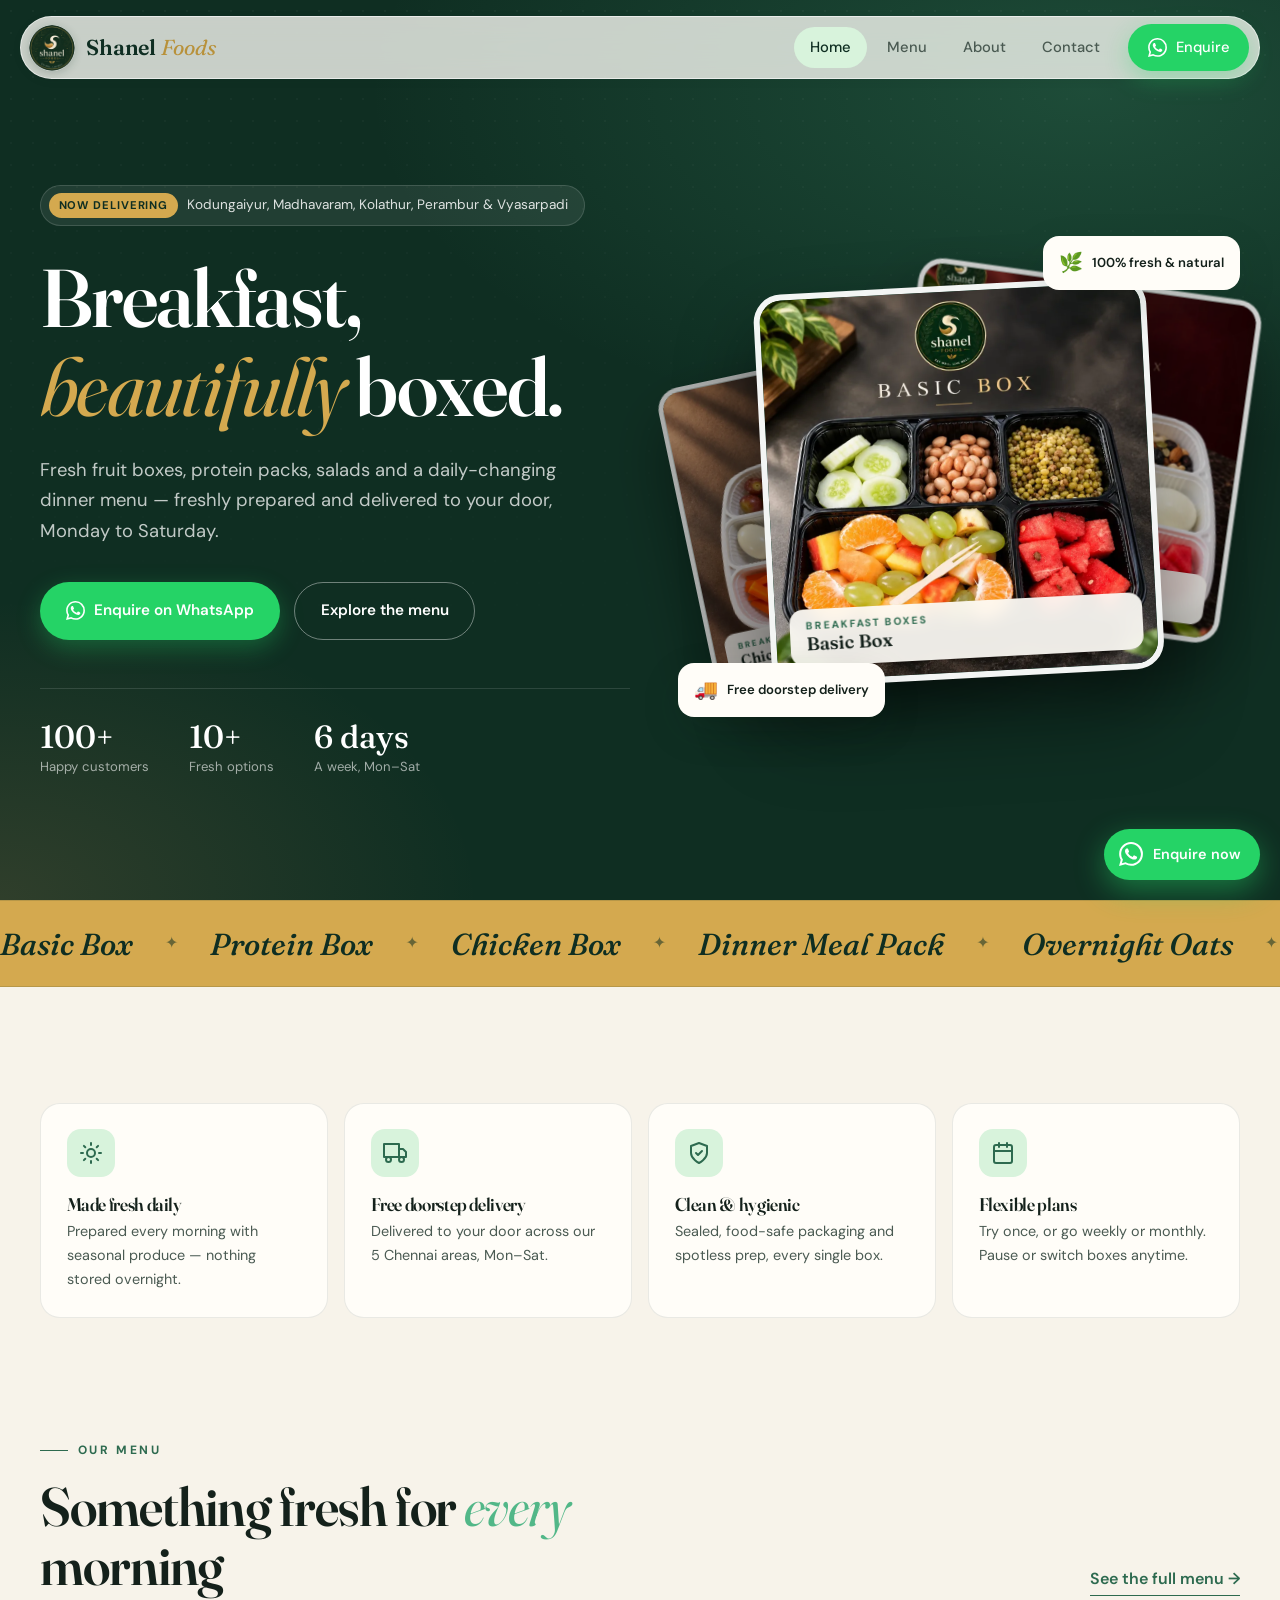
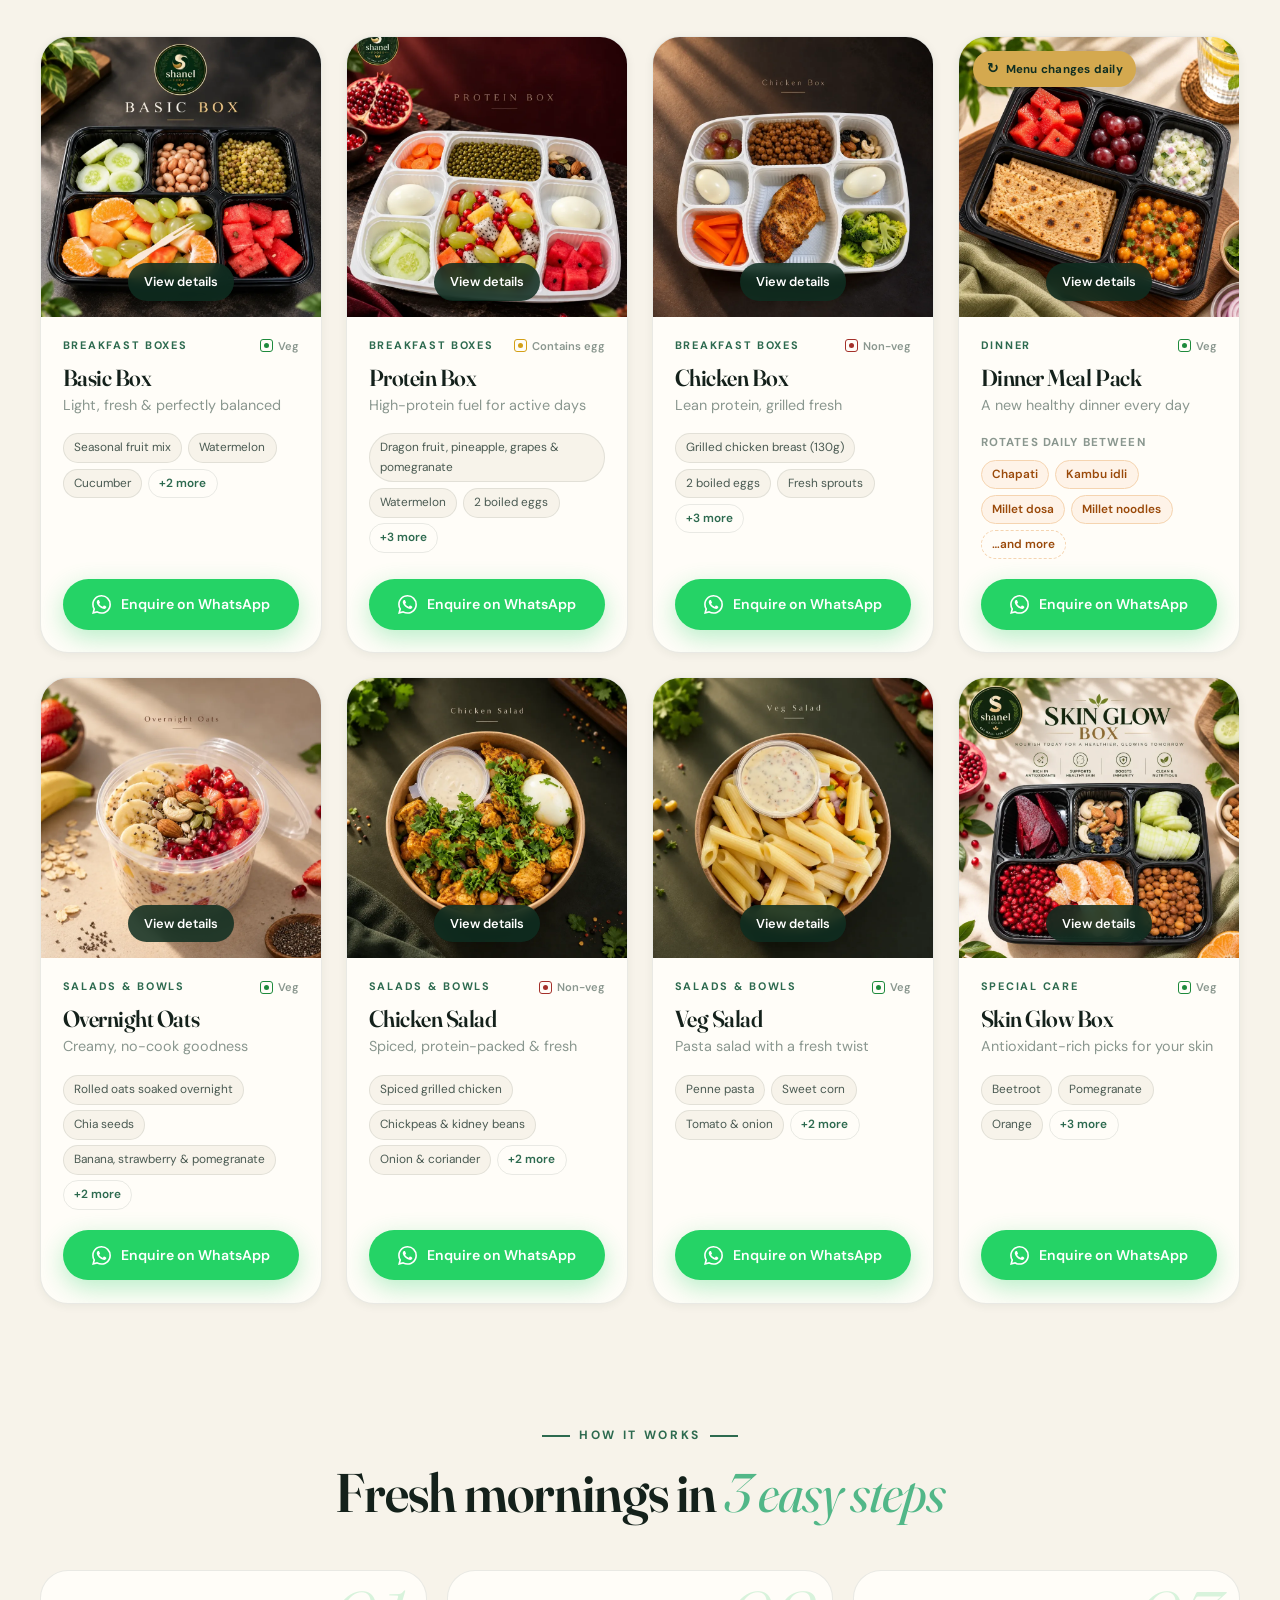
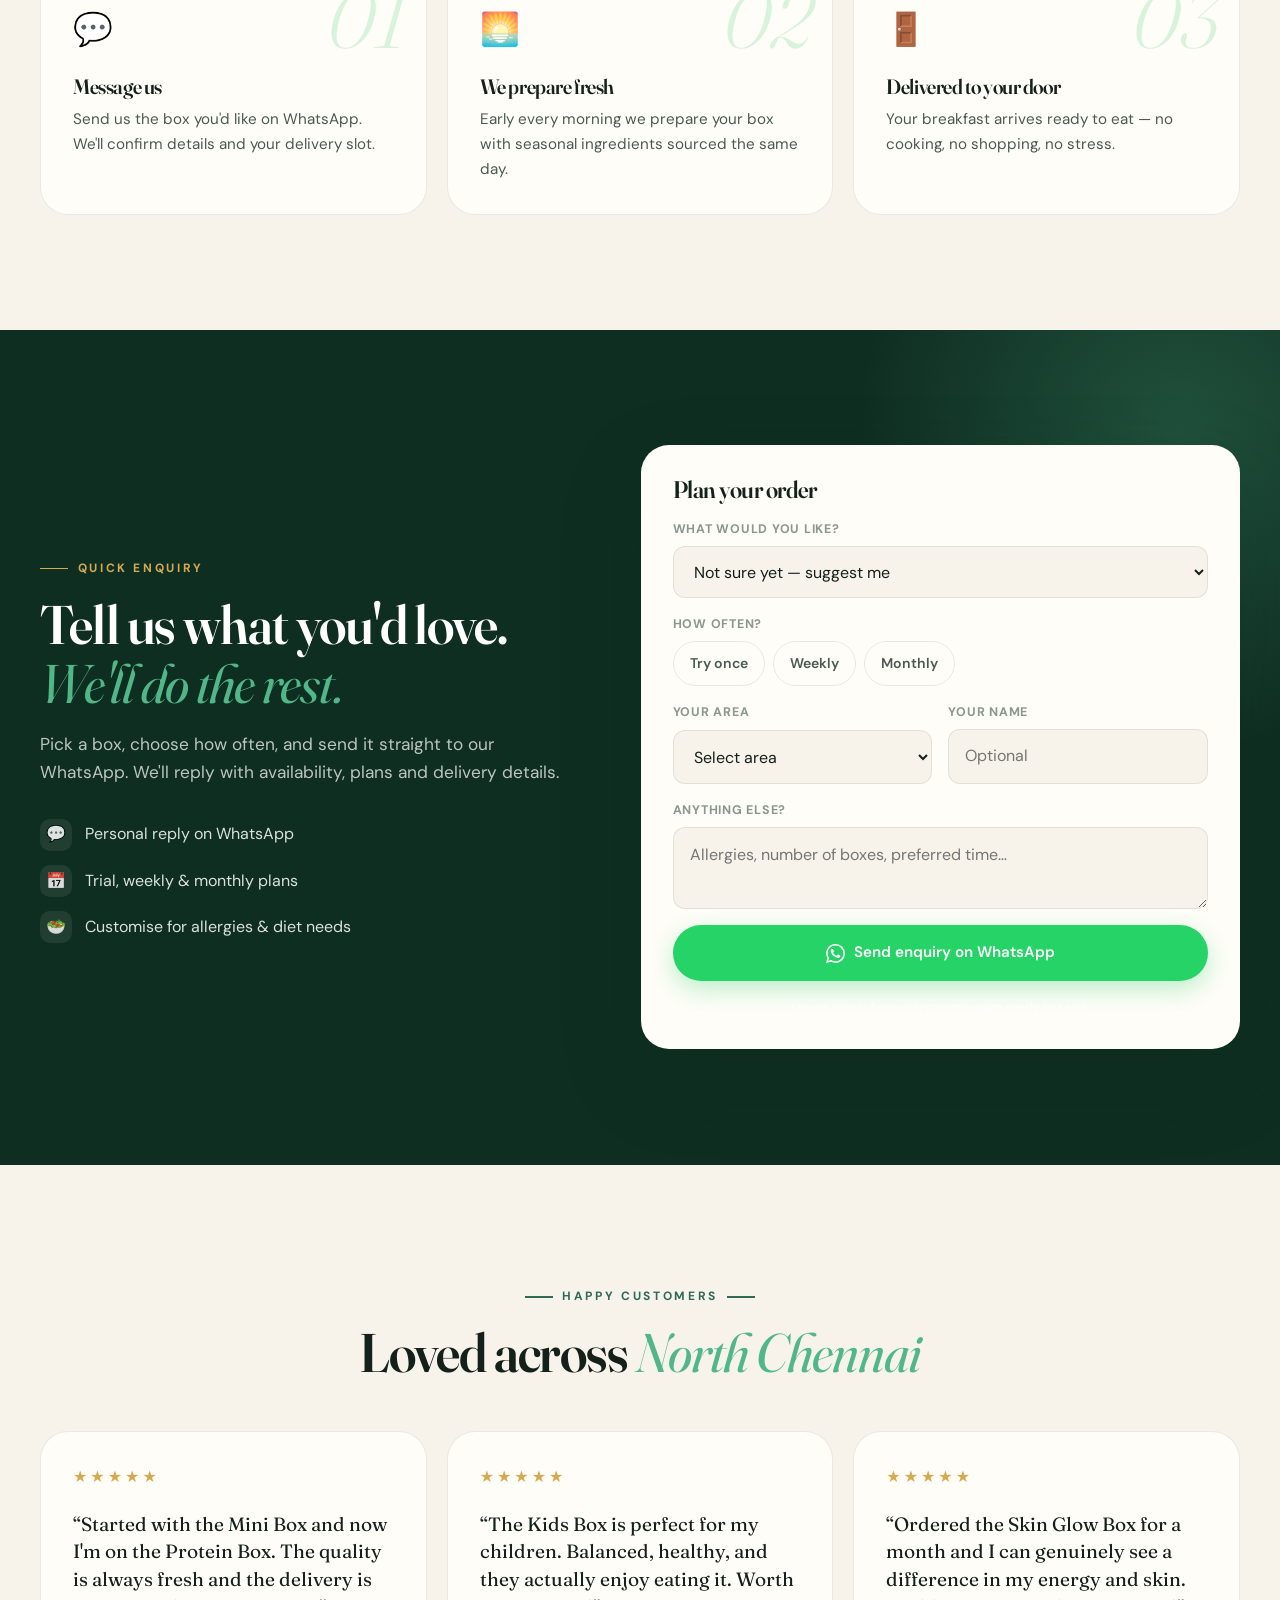
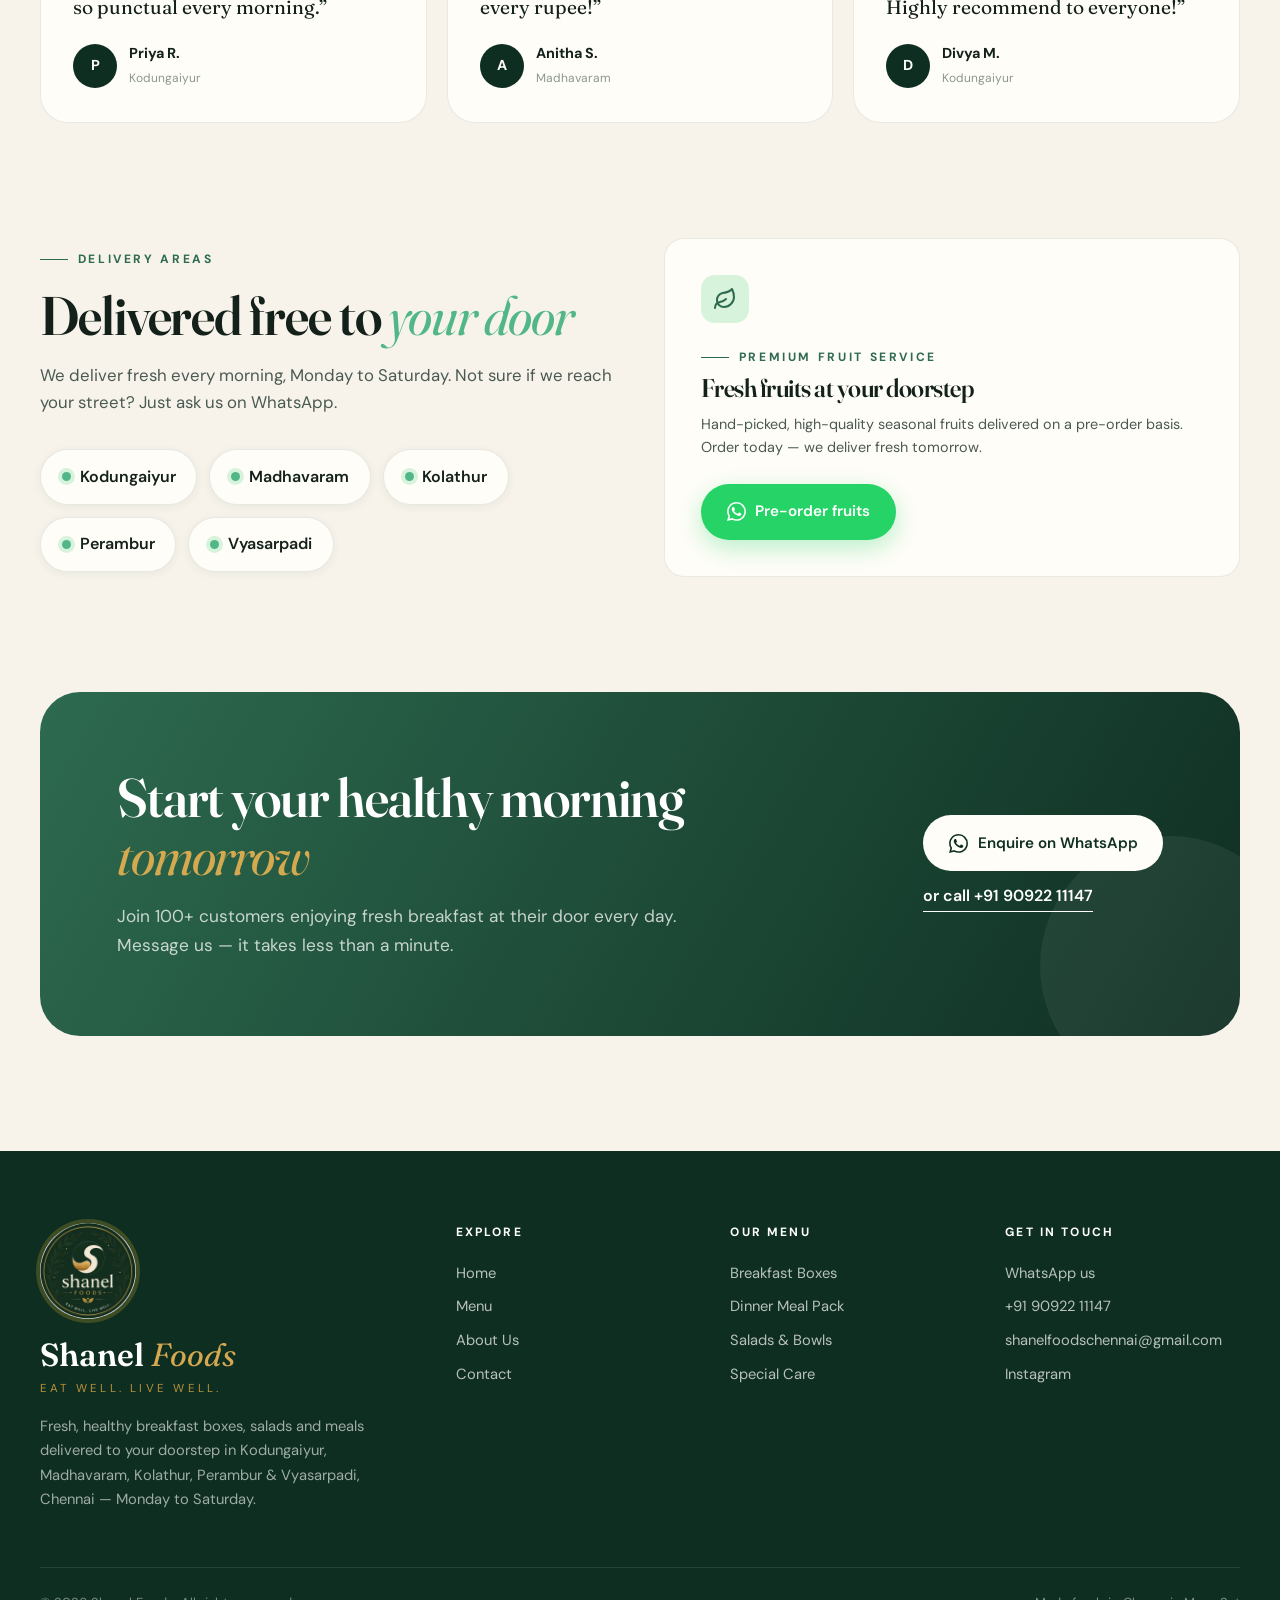
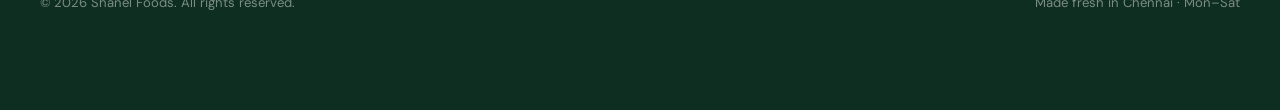
==== commit db21e783: "Redesign site with new product line, logo and WhatsApp enquiries - Modern redesign across Home, Menu" ====
--- a/index.html
+++ b/index.html
@@ -4,234 +4,252 @@
     <meta charset="UTF-8">
     <meta name="viewport" content="width=device-width, initial-scale=1.0">
     <meta name="google-site-verification" content="KnDDmXjN0e_a5bDSrs1IpTeSx2YQhEuI0XfjEdIGVVA" />
-    <title>Shanel Foods Chennai - Fresh Healthy Breakfast Delivery | Kodungaiyur, Madhavaram, Kolathur, Perambur & Vyasarpadi</title>
-    <meta name="description" content="Fresh healthy breakfast boxes delivered to your doorstep in Kodungaiyur, Madhavaram, Kolathur, Perambur & Vyasarpadi, Chennai. Mini Box, Protein Box, Kids Box, Chicken Box, Skin Glow, Pregnancy & Diabetic boxes from ₹99/day.">
-    <meta name="keywords" content="Shanel Foods, healthy breakfast Chennai, breakfast delivery Kodungaiyur, breakfast delivery Madhavaram, breakfast delivery Kolathur, breakfast delivery Perambur, breakfast delivery Vyasarpadi, fruit box Chennai, healthy meal delivery">
+    <title>Shanel Foods Chennai — Fresh Healthy Breakfast Boxes Delivered Daily</title>
+    <meta name="description" content="Fresh breakfast boxes, salads, overnight oats and meal boxes delivered to your doorstep in Kodungaiyur, Madhavaram, Kolathur, Perambur &amp; Vyasarpadi, Chennai. Enquire on WhatsApp.">
     <meta name="robots" content="index, follow">
-    <link rel="canonical" href="https://shanelfoods.pages.dev/">
+    <meta name="theme-color" content="#0F2E22">
+    <link rel="canonical" href="https://shanelfoods.com/">
     <meta property="og:type" content="website">
-    <meta property="og:url" content="https://shanelfoods.pages.dev/">
-    <meta property="og:title" content="Shanel Foods - Fresh Healthy Breakfast Delivered Daily">
-    <meta property="og:description" content="7 box varieties from ₹99/day. Delivered fresh every morning in Kodungaiyur, Madhavaram, Kolathur, Perambur & Vyasarpadi.">
+    <meta property="og:url" content="https://shanelfoods.com/">
+    <meta property="og:title" content="Shanel Foods Chennai — Fresh Healthy Breakfast Boxes Delivered Daily">
+    <meta property="og:description" content="Fresh breakfast boxes, salads, overnight oats and meal boxes delivered to your doorstep in Kodungaiyur, Madhavaram, Kolathur, Perambur &amp; Vyasarpadi, Chennai. Enquire on WhatsApp.">
+    <meta property="og:image" content="https://shanelfoods.com/images/basic-box.webp">
     <meta property="og:site_name" content="Shanel Foods">
-    <script type="application/ld+json">{"@context":"https://schema.org","@type":"LocalBusiness","name":"Shanel Foods","description":"Fresh healthy breakfast delivery service in Chennai","address":{"@type":"PostalAddress","addressLocality":"Kodungaiyur, Madhavaram, Kolathur, Perambur, Vyasarpadi","addressRegion":"Chennai","addressCountry":"IN"},"telephone":"+919092211147","url":"https://shanelfoods.pages.dev","openingHours":"Mo-Sa"}</script>
+    <meta name="twitter:card" content="summary_large_image">
+    <script type="application/ld+json">{"@context":"https://schema.org","@type":"LocalBusiness","name":"Shanel Foods","description":"Fresh healthy breakfast boxes, salads and dinner meal packs delivered daily in Chennai","image":"https://shanelfoods.com/images/basic-box.webp","logo":"https://shanelfoods.com/images/logo.webp","address":{"@type":"PostalAddress","addressLocality":"Kodungaiyur, Madhavaram, Kolathur, Perambur, Vyasarpadi","addressRegion":"Chennai, Tamil Nadu","addressCountry":"IN"},"areaServed":["Kodungaiyur","Madhavaram","Kolathur","Perambur","Vyasarpadi"],"telephone":"+919092211147","email":"shanelfoodschennai@gmail.com","url":"https://shanelfoods.com","sameAs":["https://instagram.com/shanelfoods"],"openingHours":"Mo-Sa"}</script>
     <link rel="preconnect" href="https://fonts.googleapis.com">
     <link rel="preconnect" href="https://fonts.gstatic.com" crossorigin>
-    <link href="https://fonts.googleapis.com/css2?family=Poppins:wght@400;600;700;800&family=DM+Sans:wght@300;400;500;600;700&display=swap" rel="stylesheet">
+    <link href="https://fonts.googleapis.com/css2?family=DM+Sans:opsz,wght@9..40,400;9..40,500;9..40,600;9..40,700&family=Fraunces:ital,opsz,wght@0,9..144,300..700;1,9..144,300..600&display=swap" rel="stylesheet">
     <link rel="stylesheet" href="styles.css">
-    <link rel="icon" type="image/svg+xml" href="favicon.svg">
+    <link rel="icon" type="image/png" href="images/favicon.png">
+    <link rel="apple-touch-icon" href="images/apple-touch-icon.png">
 </head>
 <body>
-    <header>
-        <nav>
-            <a href="index.html" class="logo"><img src="logo.svg" alt="Shanel Foods" class="logo-img"></a>
-            <div class="menu-toggle" onclick="toggleMenu()"><span></span><span></span><span></span></div>
-            <ul class="nav-links">
-                <li><a href="index.html" class="active">Home</a></li>
-                <li><a href="menu.html">Menu & Pricing</a></li>
-                <li><a href="about.html">About Us</a></li>
-                <li><a href="contact.html">Contact</a></li>
-                <li><a href="https://wa.me/919092211147?text=Hi! I'd like to order healthy breakfast." class="nav-cta">Order Now</a></li>
-            </ul>
-        </nav>
+    <header class="site-header">
+        <div class="bar">
+            <a class="brand" href="index.html" aria-label="Shanel Foods home"><img src="images/logo.webp" alt="Shanel Foods logo" width="46" height="46"><span>Shanel <em>Foods</em></span></a>
+            <button class="nav-toggle" type="button" aria-label="Open menu" aria-expanded="false"><span></span></button>
+            <nav class="nav" aria-label="Main">
+                <a href="index.html" class="active" aria-current="page">Home</a>
+                <a href="menu.html">Menu</a>
+                <a href="about.html">About</a>
+                <a href="contact.html">Contact</a>
+                <a class="btn btn-wa" href="https://wa.me/919092211147?text=Hi%20Shanel%20Foods%21%20I%27d%20like%20to%20make%20an%20enquiry." target="_blank" rel="noopener"><svg viewBox="0 0 24 24" fill="currentColor" aria-hidden="true"><path d="M17.472 14.382c-.297-.149-1.758-.867-2.03-.967-.273-.099-.471-.148-.67.15-.197.297-.767.966-.94 1.164-.173.199-.347.223-.644.075-.297-.15-1.255-.463-2.39-1.475-.883-.788-1.48-1.761-1.653-2.059-.173-.297-.018-.458.13-.606.134-.133.298-.347.446-.52.149-.174.198-.298.298-.497.099-.198.05-.371-.025-.52-.075-.149-.669-1.612-.916-2.207-.242-.579-.487-.5-.669-.51-.173-.008-.371-.01-.57-.01-.198 0-.52.074-.792.372-.272.297-1.04 1.016-1.04 2.479 0 1.462 1.065 2.875 1.213 3.074.149.198 2.096 3.2 5.077 4.487.709.306 1.262.489 1.694.625.712.227 1.36.195 1.871.118.571-.085 1.758-.719 2.006-1.413.248-.694.248-1.289.173-1.413-.074-.124-.272-.198-.57-.347m-5.421 7.403h-.004a9.87 9.87 0 01-5.031-1.378l-.361-.214-3.741.982.998-3.648-.235-.374a9.86 9.86 0 01-1.51-5.26c.001-5.45 4.436-9.884 9.888-9.884 2.64 0 5.122 1.03 6.988 2.898a9.825 9.825 0 012.893 6.994c-.003 5.45-4.437 9.884-9.885 9.884m8.413-18.297A11.815 11.815 0 0012.05 0C5.495 0 .16 5.335.157 11.892c0 2.096.547 4.142 1.588 5.945L.057 24l6.305-1.654a11.882 11.882 0 005.683 1.448h.005c6.554 0 11.89-5.335 11.893-11.893a11.821 11.821 0 00-3.48-8.413z"/></svg>Enquire</a>
+            </nav>
+        </div>
     </header>
 
-    <!-- Hero -->
-    <section class="hero">
-        <div class="hero-blob hero-blob-1"></div>
-        <div class="hero-blob hero-blob-2"></div>
-        <div class="container">
-            <div class="hero-content">
-                <div class="hero-eyebrow">
-                    <span class="hero-eyebrow-dot"></span>
-                    Now delivering in Kodungaiyur, Madhavaram, Kolathur, Perambur &amp; Vyasarpadi
-                </div>
-                <h1 class="hero-title">Fresh. Healthy.<br><em>Delivered.</em></h1>
-                <p class="hero-subtitle">Nutritious breakfast boxes crafted fresh every morning and delivered to your door — Mon to Sat. Choose from 7 varieties starting at just ₹99.</p>
-                <div class="hero-buttons">
-                    <a href="https://wa.me/919092211147?text=Hi! I'd like to order a breakfast box." class="btn btn-whatsapp">
-                        <svg width="20" height="20" viewBox="0 0 24 24" fill="currentColor"><path d="M17.472 14.382c-.297-.149-1.758-.867-2.03-.967-.273-.099-.471-.148-.67.15-.197.297-.767.966-.94 1.164-.173.199-.347.223-.644.075-.297-.15-1.255-.463-2.39-1.475-.883-.788-1.48-1.761-1.653-2.059-.173-.297-.018-.458.13-.606.134-.133.298-.347.446-.52.149-.174.198-.298.298-.497.099-.198.05-.371-.025-.52-.075-.149-.669-1.612-.916-2.207-.242-.579-.487-.5-.669-.51-.173-.008-.371-.01-.57-.01-.198 0-.52.074-.792.372-.272.297-1.04 1.016-1.04 2.479 0 1.462 1.065 2.875 1.213 3.074.149.198 2.096 3.2 5.077 4.487.709.306 1.262.489 1.694.625.712.227 1.36.195 1.871.118.571-.085 1.758-.719 2.006-1.413.248-.694.248-1.289.173-1.413-.074-.124-.272-.198-.57-.347m-5.421 7.403h-.004a9.87 9.87 0 01-5.031-1.378l-.361-.214-3.741.982.998-3.648-.235-.374a9.86 9.86 0 01-1.51-5.26c.001-5.45 4.436-9.884 9.888-9.884 2.64 0 5.122 1.03 6.988 2.898a9.825 9.825 0 012.893 6.994c-.003 5.45-4.437 9.884-9.885 9.884m8.413-18.297A11.815 11.815 0 0012.05 0C5.495 0 .16 5.335.157 11.892c0 2.096.547 4.142 1.588 5.945L.057 24l6.305-1.654a11.882 11.882 0 005.683 1.448h.005c6.554 0 11.89-5.335 11.893-11.893a11.821 11.821 0 00-3.48-8.413z"/></svg>
-                        Order on WhatsApp
-                    </a>
-                    <a href="menu.html" class="btn btn-secondary">View All Boxes</a>
-                </div>
-                <div class="hero-stats">
-                    <div><div class="hero-stat-number">100+</div><div class="hero-stat-label">Happy Customers</div></div>
-                    <div><div class="hero-stat-number">7</div><div class="hero-stat-label">Box Varieties</div></div>
-                    <div><div class="hero-stat-number">₹99</div><div class="hero-stat-label">Starting Price</div></div>
-                </div>
-            </div>
-            <div class="hero-visual-wrap">
-                <div class="hero-img-frame">
-                    <img src="https://images.unsplash.com/photo-1490645935967-10de6ba17061?w=800&h=800&fit=crop" alt="Fresh healthy breakfast box">
-                </div>
-                <div class="hero-badge hero-badge-1">🌿 100% Fresh &amp; Natural</div>
-                <div class="hero-badge hero-badge-2">🚚 Free Doorstep Delivery</div>
-            </div>
-        </div>
-    </section>
-
-    <!-- Marquee -->
-    <div class="marquee-section">
-        <div class="marquee-track">
-            <span class="marquee-item"><span class="marquee-dot"></span>Fresh Fruits Daily</span>
-            <span class="marquee-item"><span class="marquee-dot"></span>Seasonal Vegetables</span>
-            <span class="marquee-item"><span class="marquee-dot"></span>Boiled Eggs</span>
-            <span class="marquee-item"><span class="marquee-dot"></span>Nuts &amp; Seeds</span>
-            <span class="marquee-item"><span class="marquee-dot"></span>Fresh Sprouts</span>
-            <span class="marquee-item"><span class="marquee-dot"></span>Kodungaiyur Delivery</span>
-            <span class="marquee-item"><span class="marquee-dot"></span>Madhavaram Delivery</span>
-            <span class="marquee-item"><span class="marquee-dot"></span>Kolathur Delivery</span>
-            <span class="marquee-item"><span class="marquee-dot"></span>Perambur Delivery</span>
-            <span class="marquee-item"><span class="marquee-dot"></span>Vyasarpadi Delivery</span>
-            <span class="marquee-item"><span class="marquee-dot"></span>Fresh Fruits Daily</span>
-            <span class="marquee-item"><span class="marquee-dot"></span>Seasonal Vegetables</span>
-            <span class="marquee-item"><span class="marquee-dot"></span>Boiled Eggs</span>
-            <span class="marquee-item"><span class="marquee-dot"></span>Nuts &amp; Seeds</span>
-            <span class="marquee-item"><span class="marquee-dot"></span>Fresh Sprouts</span>
-            <span class="marquee-item"><span class="marquee-dot"></span>Kodungaiyur Delivery</span>
-            <span class="marquee-item"><span class="marquee-dot"></span>Madhavaram Delivery</span>
-            <span class="marquee-item"><span class="marquee-dot"></span>Kolathur Delivery</span>
-            <span class="marquee-item"><span class="marquee-dot"></span>Perambur Delivery</span>
-            <span class="marquee-item"><span class="marquee-dot"></span>Vyasarpadi Delivery</span>
-        </div>
-    </div>
-
-    <!-- Fresh Fruits at Your Doorstep -->
-    <section class="fresh-fruits-section">
-        <div class="container">
-            <div class="fresh-fruits-inner">
-                <div class="fresh-fruits-image reveal">
-                    <img src="https://images.unsplash.com/photo-1619566636858-adf3ef46400b?w=800&h=600&fit=crop" alt="Premium fresh fruits delivered to your doorstep">
-                    <div class="fresh-fruits-badge">🍓 Premium Quality Fruits</div>
-                </div>
-                <div class="fresh-fruits-content reveal" style="transition-delay:.15s;">
-                    <span class="section-label">Premium Fruit Service</span>
-                    <h2>Fresh Fruits at Your Doorstep</h2>
-                    <p>Get the freshest seasonal fruits delivered directly to your home. We source high-quality fruits every day so you always get the best nature has to offer — no trips to the market needed.</p>
-                    <div class="fresh-fruits-perks">
-                        <div class="fresh-perk"><div class="fresh-perk-icon"><svg viewBox="0 0 24 24" fill="none" stroke="var(--primary)" stroke-width="2" stroke-linecap="round" stroke-linejoin="round"><rect x="3" y="4" width="18" height="18" rx="2"/><line x1="16" y1="2" x2="16" y2="6"/><line x1="8" y1="2" x2="8" y2="6"/><line x1="3" y1="10" x2="21" y2="10"/></svg></div><span>Available Monday to Saturday — fresh every morning</span></div>
-                        <div class="fresh-perk"><div class="fresh-perk-icon"><svg viewBox="0 0 24 24" fill="none" stroke="var(--primary)" stroke-width="2" stroke-linecap="round" stroke-linejoin="round"><rect x="1" y="3" width="15" height="13"/><path d="M16 8h4l3 3v5h-7V8z"/><circle cx="5.5" cy="18.5" r="2.5"/><circle cx="18.5" cy="18.5" r="2.5"/></svg></div><span>Free doorstep delivery within your area</span></div>
-                        <div class="fresh-perk"><div class="fresh-perk-icon"><svg viewBox="0 0 24 24" fill="none" stroke="var(--primary)" stroke-width="2" stroke-linecap="round" stroke-linejoin="round"><path d="M11 20A7 7 0 0 1 9.8 6.1C15.5 5 17 4.48 19 2c1 2 2 4.18 2 8 0 5.5-4.78 10-10 10z"/><path d="M2 21c0-3 1.85-5.36 5.08-6C9.5 14.52 12 13 13 12"/></svg></div><span>Hand-picked, high-quality premium fruits only</span></div>
-                        <div class="fresh-perk"><div class="fresh-perk-icon"><svg viewBox="0 0 24 24" fill="var(--primary)"><path d="M17.472 14.382c-.297-.149-1.758-.867-2.03-.967-.273-.099-.471-.148-.67.15-.197.297-.767.966-.94 1.164-.173.199-.347.223-.644.075-.297-.15-1.255-.463-2.39-1.475-.883-.788-1.48-1.761-1.653-2.059-.173-.297-.018-.458.13-.606.134-.133.298-.347.446-.52.149-.174.198-.298.298-.497.099-.198.05-.371-.025-.52-.075-.149-.669-1.612-.916-2.207-.242-.579-.487-.5-.669-.51-.173-.008-.371-.01-.57-.01-.198 0-.52.074-.792.372-.272.297-1.04 1.016-1.04 2.479 0 1.462 1.065 2.875 1.213 3.074.149.198 2.096 3.2 5.077 4.487.709.306 1.262.489 1.694.625.712.227 1.36.195 1.871.118.571-.085 1.758-.719 2.006-1.413.248-.694.248-1.289.173-1.413-.074-.124-.272-.198-.57-.347m-5.421 7.403h-.004a9.87 9.87 0 01-5.031-1.378l-.361-.214-3.741.982.998-3.648-.235-.374a9.86 9.86 0 01-1.51-5.26c.001-5.45 4.436-9.884 9.888-9.884 2.64 0 5.122 1.03 6.988 2.898a9.825 9.825 0 012.893 6.994c-.003 5.45-4.437 9.884-9.885 9.884m8.413-18.297A11.815 11.815 0 0012.05 0C5.495 0 .16 5.335.157 11.892c0 2.096.547 4.142 1.588 5.945L.057 24l6.305-1.654a11.882 11.882 0 005.683 1.448h.005c6.554 0 11.89-5.335 11.893-11.893a11.821 11.821 0 00-3.48-8.413z"/></svg></div><span>Ask for today's fruit availability on WhatsApp</span></div>
+    <main>
+    <section class="hero on-dark">
+        <div class="container">
+            <div class="hero-copy">
+                <div class="hero-pill"><b>Now delivering</b> Kodungaiyur, Madhavaram, Kolathur, Perambur &amp; Vyasarpadi</div>
+                <h1>Breakfast, <em>beautifully</em> boxed.</h1>
+                <p class="hero-lead">Fresh fruit boxes, protein packs, salads and a daily-changing dinner menu — freshly prepared and delivered to your door, Monday to Saturday.</p>
+                <div class="hero-actions">
+                    <a class="btn btn-wa" href="https://wa.me/919092211147?text=Hi%20Shanel%20Foods%21%20I%27d%20like%20to%20enquire%20about%20your%20breakfast%20boxes." target="_blank" rel="noopener"><svg viewBox="0 0 24 24" fill="currentColor" aria-hidden="true"><path d="M17.472 14.382c-.297-.149-1.758-.867-2.03-.967-.273-.099-.471-.148-.67.15-.197.297-.767.966-.94 1.164-.173.199-.347.223-.644.075-.297-.15-1.255-.463-2.39-1.475-.883-.788-1.48-1.761-1.653-2.059-.173-.297-.018-.458.13-.606.134-.133.298-.347.446-.52.149-.174.198-.298.298-.497.099-.198.05-.371-.025-.52-.075-.149-.669-1.612-.916-2.207-.242-.579-.487-.5-.669-.51-.173-.008-.371-.01-.57-.01-.198 0-.52.074-.792.372-.272.297-1.04 1.016-1.04 2.479 0 1.462 1.065 2.875 1.213 3.074.149.198 2.096 3.2 5.077 4.487.709.306 1.262.489 1.694.625.712.227 1.36.195 1.871.118.571-.085 1.758-.719 2.006-1.413.248-.694.248-1.289.173-1.413-.074-.124-.272-.198-.57-.347m-5.421 7.403h-.004a9.87 9.87 0 01-5.031-1.378l-.361-.214-3.741.982.998-3.648-.235-.374a9.86 9.86 0 01-1.51-5.26c.001-5.45 4.436-9.884 9.888-9.884 2.64 0 5.122 1.03 6.988 2.898a9.825 9.825 0 012.893 6.994c-.003 5.45-4.437 9.884-9.885 9.884m8.413-18.297A11.815 11.815 0 0012.05 0C5.495 0 .16 5.335.157 11.892c0 2.096.547 4.142 1.588 5.945L.057 24l6.305-1.654a11.882 11.882 0 005.683 1.448h.005c6.554 0 11.89-5.335 11.893-11.893a11.821 11.821 0 00-3.48-8.413z"/></svg>Enquire on WhatsApp</a>
+                    <a class="btn btn-ghost" href="menu.html">Explore the menu</a>
+                </div>
+                <div class="hero-facts">
+                    <div><strong>100+</strong><span>Happy customers</span></div>
+                    <div><strong>10+</strong><span>Fresh options</span></div>
+                    <div><strong>6 days</strong><span>A week, Mon–Sat</span></div>
+                </div>
+            </div>
+            <div class="hero-visual" aria-label="Our products">
+                <div class="stack" data-hero-stack></div>
+                <div class="float-tag t1"><i>🌿</i>100% fresh &amp; natural</div>
+                <div class="float-tag t2"><i>🚚</i>Free doorstep delivery</div>
+            </div>
+        </div>
+    </section>
+
+    <div class="marquee" aria-hidden="true"><div class="marquee-track" data-marquee></div></div>
+
+    <section>
+        <div class="container">
+
+            <div class="values">
+                <div class="value reveal"><div class="value-icon"><svg viewBox="0 0 24 24" fill="none" stroke="currentColor" stroke-width="2" stroke-linecap="round"><circle cx="12" cy="12" r="4"/><path d="M12 2v2M12 20v2M4.9 4.9l1.4 1.4M17.7 17.7l1.4 1.4M2 12h2M20 12h2M4.9 19.1l1.4-1.4M17.7 6.3l1.4-1.4"/></svg></div><h3>Made fresh daily</h3><p>Prepared every morning with seasonal produce — nothing stored overnight.</p></div>
+                <div class="value reveal"><div class="value-icon"><svg viewBox="0 0 24 24" fill="none" stroke="currentColor" stroke-width="2" stroke-linecap="round" stroke-linejoin="round"><rect x="1" y="3" width="15" height="13"/><path d="M16 8h4l3 3v5h-7V8z"/><circle cx="5.5" cy="18.5" r="2.5"/><circle cx="18.5" cy="18.5" r="2.5"/></svg></div><h3>Free doorstep delivery</h3><p>Delivered to your door across our 5 Chennai areas, Mon–Sat.</p></div>
+                <div class="value reveal"><div class="value-icon"><svg viewBox="0 0 24 24" fill="none" stroke="currentColor" stroke-width="2" stroke-linecap="round" stroke-linejoin="round"><path d="M12 22s8-4 8-10V5l-8-3-8 3v7c0 6 8 10 8 10z"/><path d="m9 12 2 2 4-4"/></svg></div><h3>Clean &amp; hygienic</h3><p>Sealed, food-safe packaging and spotless prep, every single box.</p></div>
+                <div class="value reveal"><div class="value-icon"><svg viewBox="0 0 24 24" fill="none" stroke="currentColor" stroke-width="2" stroke-linecap="round" stroke-linejoin="round"><rect x="3" y="4" width="18" height="18" rx="2"/><path d="M16 2v4M8 2v4M3 10h18"/></svg></div><h3>Flexible plans</h3><p>Try once, or go weekly or monthly. Pause or switch boxes anytime.</p></div>
+            </div>
+
+        </div>
+    </section>
+
+    <section style="padding-top:0">
+        <div class="container">
+            <div class="split-head">
+                <div class="section-head reveal">
+                    <span class="eyebrow">Our menu</span>
+                    <h2>Something fresh for <em>every</em> morning</h2>
+                </div>
+                <a class="link-arrow reveal" href="menu.html">See the full menu →</a>
+            </div>
+            <div class="pgrid" data-products="featured"></div>
+        </div>
+    </section>
+
+    <section style="padding-top:0">
+        <div class="container">
+            <div class="section-head center reveal">
+                <span class="eyebrow">How it works</span>
+                <h2>Fresh mornings in <em>3 easy steps</em></h2>
+            </div>
+            <div class="steps">
+                <div class="step reveal"><div class="step-icon">💬</div><h3>Message us</h3><p>Send us the box you'd like on WhatsApp. We'll confirm details and your delivery slot.</p></div>
+                <div class="step reveal"><div class="step-icon">🌅</div><h3>We prepare fresh</h3><p>Early every morning we prepare your box with seasonal ingredients sourced the same day.</p></div>
+                <div class="step reveal"><div class="step-icon">🚪</div><h3>Delivered to your door</h3><p>Your breakfast arrives ready to eat — no cooking, no shopping, no stress.</p></div>
+            </div>
+        </div>
+    </section>
+
+    <section class="band on-dark" id="enquire">
+        <div class="container builder">
+            <div class="reveal">
+                <span class="eyebrow">Quick enquiry</span>
+                <h2>Tell us what you'd love. <em>We'll do the rest.</em></h2>
+                <p style="margin-top:1rem;font-size:1.08rem;">Pick a box, choose how often, and send it straight to our WhatsApp. We'll reply with availability, plans and delivery details.</p>
+                <ul class="builder-points">
+                    <li><span>💬</span>Personal reply on WhatsApp</li>
+                    <li><span>📅</span>Trial, weekly &amp; monthly plans</li>
+                    <li><span>🥗</span>Customise for allergies &amp; diet needs</li>
+                </ul>
+            </div>
+            <form class="enquiry-form reveal" data-enquiry-form>
+                <h3>Plan your order</h3>
+                <div class="field">
+                    <label for="eq-product">What would you like?</label>
+                    <select id="eq-product" name="product"><option value="">Not sure yet — suggest me</option></select>
+                </div>
+                <div class="field">
+                    <label>How often?</label>
+                    <div class="plan-options">
+                        <label><input type="radio" name="plan" value="One-time trial"><span>Try once</span></label>
+                        <label><input type="radio" name="plan" value="Weekly"><span>Weekly</span></label>
+                        <label><input type="radio" name="plan" value="Monthly"><span>Monthly</span></label>
                     </div>
-                    <a href="https://wa.me/919092211147?text=Hi! I'd like to know about fresh fruit delivery." class="btn btn-whatsapp">
-                        <svg width="20" height="20" viewBox="0 0 24 24" fill="currentColor"><path d="M17.472 14.382c-.297-.149-1.758-.867-2.03-.967-.273-.099-.471-.148-.67.15-.197.297-.767.966-.94 1.164-.173.199-.347.223-.644.075-.297-.15-1.255-.463-2.39-1.475-.883-.788-1.48-1.761-1.653-2.059-.173-.297-.018-.458.13-.606.134-.133.298-.347.446-.52.149-.174.198-.298.298-.497.099-.198.05-.371-.025-.52-.075-.149-.669-1.612-.916-2.207-.242-.579-.487-.5-.669-.51-.173-.008-.371-.01-.57-.01-.198 0-.52.074-.792.372-.272.297-1.04 1.016-1.04 2.479 0 1.462 1.065 2.875 1.213 3.074.149.198 2.096 3.2 5.077 4.487.709.306 1.262.489 1.694.625.712.227 1.36.195 1.871.118.571-.085 1.758-.719 2.006-1.413.248-.694.248-1.289.173-1.413-.074-.124-.272-.198-.57-.347m-5.421 7.403h-.004a9.87 9.87 0 01-5.031-1.378l-.361-.214-3.741.982.998-3.648-.235-.374a9.86 9.86 0 01-1.51-5.26c.001-5.45 4.436-9.884 9.888-9.884 2.64 0 5.122 1.03 6.988 2.898a9.825 9.825 0 012.893 6.994c-.003 5.45-4.437 9.884-9.885 9.884m8.413-18.297A11.815 11.815 0 0012.05 0C5.495 0 .16 5.335.157 11.892c0 2.096.547 4.142 1.588 5.945L.057 24l6.305-1.654a11.882 11.882 0 005.683 1.448h.005c6.554 0 11.89-5.335 11.893-11.893a11.821 11.821 0 00-3.48-8.413z"/></svg>
-                        Ask on WhatsApp
-                    </a>
-                </div>
-            </div>
-        </div>
-    </section>
-
-    <!-- Trust Bar -->
-    <div class="proof-bar">
-        <div class="container">
-            <div class="proof-item"><div class="proof-check">✓</div> 100% Fresh Ingredients</div>
-            <div class="proof-item"><div class="proof-check">✓</div> Hygienic Packaging</div>
-            <div class="proof-item"><div class="proof-check">✓</div> Mon–Sat Delivery</div>
-            <div class="proof-item"><div class="proof-check">✓</div> Free Doorstep Delivery</div>
-        </div>
-    </div>
-
-    <!-- Testimonials -->
-    <section class="testimonials-section">
-        <div class="container">
-            <div class="section-header reveal">
-                <span class="section-label">Happy Customers</span>
-                <h2>What Our Customers Say</h2>
-            </div>
-            <div class="testimonials-grid">
-                <div class="testimonial-card tilt-card reveal" style="transition-delay:.05s;">
-                    <span class="t-quote">"</span>
-                    <div class="testimonial-rating"><span>★</span><span>★</span><span>★</span><span>★</span><span>★</span></div>
-                    <p class="testimonial-text">Started with the Mini Box and now I'm on the Protein Box. The quality is always fresh and the delivery is so punctual every morning.</p>
-                    <div class="testimonial-author">
-                        <div class="author-avatar">P</div>
-                        <div class="author-info"><span class="author-name">Priya R.</span><span class="author-title">Kodungaiyur</span></div>
+                </div>
+                <div class="form-row">
+                    <div class="field">
+                        <label for="eq-area">Your area</label>
+                        <select id="eq-area" name="area"><option value="">Select area</option><option>Kodungaiyur</option><option>Madhavaram</option><option>Kolathur</option><option>Perambur</option><option>Vyasarpadi</option><option>Other</option></select>
                     </div>
-                </div>
-                <div class="testimonial-card tilt-card reveal" style="transition-delay:.1s;">
-                    <span class="t-quote">"</span>
-                    <div class="testimonial-rating"><span>★</span><span>★</span><span>★</span><span>★</span><span>★</span></div>
-                    <p class="testimonial-text">The Kids Box is perfect for my children. Balanced, healthy, and they actually enjoy eating it. Worth every rupee!</p>
-                    <div class="testimonial-author">
-                        <div class="author-avatar">A</div>
-                        <div class="author-info"><span class="author-name">Anitha S.</span><span class="author-title">Madhavaram</span></div>
+                    <div class="field">
+                        <label for="eq-name">Your name</label>
+                        <input id="eq-name" name="name" type="text" placeholder="Optional" autocomplete="given-name">
                     </div>
                 </div>
-                <div class="testimonial-card tilt-card reveal" style="transition-delay:.15s;">
-                    <span class="t-quote">"</span>
-                    <div class="testimonial-rating"><span>★</span><span>★</span><span>★</span><span>★</span><span>★</span></div>
-                    <p class="testimonial-text">Ordered the Skin Glow Box for a month and I can genuinely see a difference in my energy and skin. Highly recommend to everyone!</p>
-                    <div class="testimonial-author">
-                        <div class="author-avatar">D</div>
-                        <div class="author-info"><span class="author-name">Divya M.</span><span class="author-title">Kodungaiyur</span></div>
-                    </div>
-                </div>
-            </div>
-        </div>
-    </section>
-
-    <!-- CTA -->
-    <section class="cta-section reveal">
-        <div class="container">
-            <span class="section-label">Get Started</span>
-            <h2>Start Your Healthy Morning Today</h2>
-            <p>Join 100+ customers already enjoying fresh breakfast delivered daily</p>
-            <a href="https://wa.me/919092211147?text=Hi! I'd like to start ordering healthy breakfast." class="btn btn-whatsapp">
-                <svg width="22" height="22" viewBox="0 0 24 24" fill="currentColor"><path d="M17.472 14.382c-.297-.149-1.758-.867-2.03-.967-.273-.099-.471-.148-.67.15-.197.297-.767.966-.94 1.164-.173.199-.347.223-.644.075-.297-.15-1.255-.463-2.39-1.475-.883-.788-1.48-1.761-1.653-2.059-.173-.297-.018-.458.13-.606.134-.133.298-.347.446-.52.149-.174.198-.298.298-.497.099-.198.05-.371-.025-.52-.075-.149-.669-1.612-.916-2.207-.242-.579-.487-.5-.669-.51-.173-.008-.371-.01-.57-.01-.198 0-.52.074-.792.372-.272.297-1.04 1.016-1.04 2.479 0 1.462 1.065 2.875 1.213 3.074.149.198 2.096 3.2 5.077 4.487.709.306 1.262.489 1.694.625.712.227 1.36.195 1.871.118.571-.085 1.758-.719 2.006-1.413.248-.694.248-1.289.173-1.413-.074-.124-.272-.198-.57-.347m-5.421 7.403h-.004a9.87 9.87 0 01-5.031-1.378l-.361-.214-3.741.982.998-3.648-.235-.374a9.86 9.86 0 01-1.51-5.26c.001-5.45 4.436-9.884 9.888-9.884 2.64 0 5.122 1.03 6.988 2.898a9.825 9.825 0 012.893 6.994c-.003 5.45-4.437 9.884-9.885 9.884m8.413-18.297A11.815 11.815 0 0012.05 0C5.495 0 .16 5.335.157 11.892c0 2.096.547 4.142 1.588 5.945L.057 24l6.305-1.654a11.882 11.882 0 005.683 1.448h.005c6.554 0 11.89-5.335 11.893-11.893a11.821 11.821 0 00-3.48-8.413z"/></svg>
-                Order on WhatsApp
-            </a>
-        </div>
-    </section>
-
-    <!-- Footer -->
-    <footer>
-        <div class="container">
-            <div class="footer-content">
+                <div class="field">
+                    <label for="eq-note">Anything else?</label>
+                    <textarea id="eq-note" name="note" placeholder="Allergies, number of boxes, preferred time…"></textarea>
+                </div>
+                <button class="btn btn-wa btn-block" type="submit"><svg viewBox="0 0 24 24" fill="currentColor" aria-hidden="true"><path d="M17.472 14.382c-.297-.149-1.758-.867-2.03-.967-.273-.099-.471-.148-.67.15-.197.297-.767.966-.94 1.164-.173.199-.347.223-.644.075-.297-.15-1.255-.463-2.39-1.475-.883-.788-1.48-1.761-1.653-2.059-.173-.297-.018-.458.13-.606.134-.133.298-.347.446-.52.149-.174.198-.298.298-.497.099-.198.05-.371-.025-.52-.075-.149-.669-1.612-.916-2.207-.242-.579-.487-.5-.669-.51-.173-.008-.371-.01-.57-.01-.198 0-.52.074-.792.372-.272.297-1.04 1.016-1.04 2.479 0 1.462 1.065 2.875 1.213 3.074.149.198 2.096 3.2 5.077 4.487.709.306 1.262.489 1.694.625.712.227 1.36.195 1.871.118.571-.085 1.758-.719 2.006-1.413.248-.694.248-1.289.173-1.413-.074-.124-.272-.198-.57-.347m-5.421 7.403h-.004a9.87 9.87 0 01-5.031-1.378l-.361-.214-3.741.982.998-3.648-.235-.374a9.86 9.86 0 01-1.51-5.26c.001-5.45 4.436-9.884 9.888-9.884 2.64 0 5.122 1.03 6.988 2.898a9.825 9.825 0 012.893 6.994c-.003 5.45-4.437 9.884-9.885 9.884m8.413-18.297A11.815 11.815 0 0012.05 0C5.495 0 .16 5.335.157 11.892c0 2.096.547 4.142 1.588 5.945L.057 24l6.305-1.654a11.882 11.882 0 005.683 1.448h.005c6.554 0 11.89-5.335 11.893-11.893a11.821 11.821 0 00-3.48-8.413z"/></svg>Send enquiry on WhatsApp</button>
+                <p class="form-hint">Opens WhatsApp with your message ready to send.</p>
+            </form>
+        </div>
+    </section>
+
+    <section>
+        <div class="container">
+            <div class="section-head center reveal">
+                <span class="eyebrow">Happy customers</span>
+                <h2>Loved across <em>North Chennai</em></h2>
+            </div>
+            <div class="quotes">
+                <figure class="quote reveal"><div class="quote-stars">★★★★★</div><blockquote>“Started with the Mini Box and now I'm on the Protein Box. The quality is always fresh and the delivery is so punctual every morning.”</blockquote><figcaption><span class="avatar">P</span><div><b>Priya R.</b><small>Kodungaiyur</small></div></figcaption></figure>
+                <figure class="quote reveal"><div class="quote-stars">★★★★★</div><blockquote>“The Kids Box is perfect for my children. Balanced, healthy, and they actually enjoy eating it. Worth every rupee!”</blockquote><figcaption><span class="avatar">A</span><div><b>Anitha S.</b><small>Madhavaram</small></div></figcaption></figure>
+                <figure class="quote reveal"><div class="quote-stars">★★★★★</div><blockquote>“Ordered the Skin Glow Box for a month and I can genuinely see a difference in my energy and skin. Highly recommend to everyone!”</blockquote><figcaption><span class="avatar">D</span><div><b>Divya M.</b><small>Kodungaiyur</small></div></figcaption></figure>
+            </div>
+        </div>
+    </section>
+
+    <section style="padding-top:0">
+        <div class="container areas-wrap">
+            <div class="reveal">
+                <span class="eyebrow">Delivery areas</span>
+                <h2>Delivered free to <em>your door</em></h2>
+                <p style="margin:1rem 0 2rem;font-size:1.05rem;">We deliver fresh every morning, Monday to Saturday. Not sure if we reach your street? Just ask us on WhatsApp.</p>
+                <div class="areas"><span class="area">Kodungaiyur</span><span class="area">Madhavaram</span><span class="area">Kolathur</span><span class="area">Perambur</span><span class="area">Vyasarpadi</span></div>
+            </div>
+            <div class="value reveal" style="padding:2.25rem;">
+                <div class="value-icon"><svg viewBox="0 0 24 24" fill="none" stroke="currentColor" stroke-width="2" stroke-linecap="round" stroke-linejoin="round"><path d="M11 20A7 7 0 0 1 9.8 6.1C15.5 5 17 4.48 19 2c1 2 2 4.18 2 8 0 5.5-4.78 10-10 10z"/><path d="M2 21c0-3 1.85-5.36 5.08-6C9.5 14.52 12 13 13 12"/></svg></div>
+                <span class="eyebrow" style="margin-bottom:.5rem">Premium fruit service</span>
+                <h3 style="font-size:1.6rem;margin-bottom:.6rem;">Fresh fruits at your doorstep</h3>
+                <p style="margin-bottom:1.5rem;">Hand-picked, high-quality seasonal fruits delivered on a pre-order basis. Order today — we deliver fresh tomorrow.</p>
+                <a class="btn btn-wa" href="https://wa.me/919092211147?text=Hi%20Shanel%20Foods%21%20I%27d%20like%20to%20pre-order%20fresh%20fruits." target="_blank" rel="noopener"><svg viewBox="0 0 24 24" fill="currentColor" aria-hidden="true"><path d="M17.472 14.382c-.297-.149-1.758-.867-2.03-.967-.273-.099-.471-.148-.67.15-.197.297-.767.966-.94 1.164-.173.199-.347.223-.644.075-.297-.15-1.255-.463-2.39-1.475-.883-.788-1.48-1.761-1.653-2.059-.173-.297-.018-.458.13-.606.134-.133.298-.347.446-.52.149-.174.198-.298.298-.497.099-.198.05-.371-.025-.52-.075-.149-.669-1.612-.916-2.207-.242-.579-.487-.5-.669-.51-.173-.008-.371-.01-.57-.01-.198 0-.52.074-.792.372-.272.297-1.04 1.016-1.04 2.479 0 1.462 1.065 2.875 1.213 3.074.149.198 2.096 3.2 5.077 4.487.709.306 1.262.489 1.694.625.712.227 1.36.195 1.871.118.571-.085 1.758-.719 2.006-1.413.248-.694.248-1.289.173-1.413-.074-.124-.272-.198-.57-.347m-5.421 7.403h-.004a9.87 9.87 0 01-5.031-1.378l-.361-.214-3.741.982.998-3.648-.235-.374a9.86 9.86 0 01-1.51-5.26c.001-5.45 4.436-9.884 9.888-9.884 2.64 0 5.122 1.03 6.988 2.898a9.825 9.825 0 012.893 6.994c-.003 5.45-4.437 9.884-9.885 9.884m8.413-18.297A11.815 11.815 0 0012.05 0C5.495 0 .16 5.335.157 11.892c0 2.096.547 4.142 1.588 5.945L.057 24l6.305-1.654a11.882 11.882 0 005.683 1.448h.005c6.554 0 11.89-5.335 11.893-11.893a11.821 11.821 0 00-3.48-8.413z"/></svg>Pre-order fruits</a>
+            </div>
+        </div>
+    </section>
+
+
+    <section class="cta">
+        <div class="container">
+            <div class="cta-card reveal">
+                <div class="cta-art"></div>
+                <div>
+                    <h2>Start your healthy morning <em style='color:var(--saffron)'>tomorrow</em></h2>
+                    <p>Join 100+ customers enjoying fresh breakfast at their door every day. Message us — it takes less than a minute.</p>
+                </div>
+                <div class="actions">
+                    <a class="btn btn-light" href="https://wa.me/919092211147?text=Hi%20Shanel%20Foods%21%20I%27d%20like%20to%20start%20ordering%20healthy%20breakfast." target="_blank" rel="noopener"><svg viewBox="0 0 24 24" fill="currentColor" aria-hidden="true"><path d="M17.472 14.382c-.297-.149-1.758-.867-2.03-.967-.273-.099-.471-.148-.67.15-.197.297-.767.966-.94 1.164-.173.199-.347.223-.644.075-.297-.15-1.255-.463-2.39-1.475-.883-.788-1.48-1.761-1.653-2.059-.173-.297-.018-.458.13-.606.134-.133.298-.347.446-.52.149-.174.198-.298.298-.497.099-.198.05-.371-.025-.52-.075-.149-.669-1.612-.916-2.207-.242-.579-.487-.5-.669-.51-.173-.008-.371-.01-.57-.01-.198 0-.52.074-.792.372-.272.297-1.04 1.016-1.04 2.479 0 1.462 1.065 2.875 1.213 3.074.149.198 2.096 3.2 5.077 4.487.709.306 1.262.489 1.694.625.712.227 1.36.195 1.871.118.571-.085 1.758-.719 2.006-1.413.248-.694.248-1.289.173-1.413-.074-.124-.272-.198-.57-.347m-5.421 7.403h-.004a9.87 9.87 0 01-5.031-1.378l-.361-.214-3.741.982.998-3.648-.235-.374a9.86 9.86 0 01-1.51-5.26c.001-5.45 4.436-9.884 9.888-9.884 2.64 0 5.122 1.03 6.988 2.898a9.825 9.825 0 012.893 6.994c-.003 5.45-4.437 9.884-9.885 9.884m8.413-18.297A11.815 11.815 0 0012.05 0C5.495 0 .16 5.335.157 11.892c0 2.096.547 4.142 1.588 5.945L.057 24l6.305-1.654a11.882 11.882 0 005.683 1.448h.005c6.554 0 11.89-5.335 11.893-11.893a11.821 11.821 0 00-3.48-8.413z"/></svg>Enquire on WhatsApp</a>
+                    <a class="link-arrow" style="color:#fff" href="tel:+919092211147">or call +91 90922 11147</a>
+                </div>
+            </div>
+        </div>
+    </section>
+
+    </main>
+
+    <footer class="site-footer">
+        <div class="container">
+            <div class="footer-grid">
                 <div class="footer-brand">
-                    <div><span class="logo-main">Shanel Foods</span><span class="logo-sub">Healthy Morning Breakfasts</span></div>
-                    <p>Delivering fresh, nutritious breakfast boxes in Kodungaiyur, Madhavaram, Kolathur, Perambur &amp; Vyasarpadi. Serving families, office workers, and fitness enthusiasts every morning.</p>
-                </div>
-                <div class="footer-links">
-                    <h4>Quick Links</h4>
+                    <img class="footer-logo" src="images/logo.webp" alt="Shanel Foods — Eat well. Live well." width="96" height="96" loading="lazy">
+                    <div class="wordmark">Shanel <em>Foods</em></div>
+                    <div class="footer-tagline">Eat well. Live well.</div>
+                    <p>Fresh, healthy breakfast boxes, salads and meals delivered to your doorstep in Kodungaiyur, Madhavaram, Kolathur, Perambur &amp; Vyasarpadi, Chennai — Monday to Saturday.</p>
+                </div>
+                <div>
+                    <h4>Explore</h4>
                     <ul>
                         <li><a href="index.html">Home</a></li>
-                        <li><a href="menu.html">Menu & Pricing</a></li>
+                        <li><a href="menu.html">Menu</a></li>
                         <li><a href="about.html">About Us</a></li>
                         <li><a href="contact.html">Contact</a></li>
-                        <li><a href="tracker.html">Customer Tracker</a></li>
                     </ul>
                 </div>
-                <div class="footer-links">
-                    <h4>Contact Us</h4>
+                <div>
+                    <h4>Our Menu</h4>
                     <ul>
+                        <li><a href="menu.html">Breakfast Boxes</a></li>
+                        <li><a href="menu.html">Dinner Meal Pack</a></li>
+                        <li><a href="menu.html">Salads &amp; Bowls</a></li>
+                        <li><a href="menu.html">Special Care</a></li>
+                    </ul>
+                </div>
+                <div>
+                    <h4>Get in touch</h4>
+                    <ul>
+                        <li><a href="https://wa.me/919092211147?text=Hi%20Shanel%20Foods%21%20I%27d%20like%20to%20make%20an%20enquiry." target="_blank" rel="noopener">WhatsApp us</a></li>
                         <li><a href="tel:+919092211147">+91 90922 11147</a></li>
                         <li><a href="mailto:shanelfoodschennai@gmail.com">shanelfoodschennai@gmail.com</a></li>
-                        <li><a href="https://wa.me/919092211147?text=Hi!">WhatsApp Us</a></li>
-                        <li><a href="https://instagram.com/shanelfoods" target="_blank">Instagram</a></li>
+                        <li><a href="https://instagram.com/shanelfoods" target="_blank" rel="noopener">Instagram</a></li>
                     </ul>
                 </div>
             </div>
-            <div class="footer-bottom"><p>&copy; 2025 Shanel Foods. All rights reserved.</p></div>
+            <div class="footer-bottom">
+                <span>&copy; <span data-year>2026</span> Shanel Foods. All rights reserved.</span>
+                <span>Made fresh in Chennai · Mon–Sat</span>
+            </div>
         </div>
     </footer>
 
-    <a href="https://wa.me/919092211147?text=Hi! I'd like to order healthy breakfast." class="whatsapp-float" target="_blank">
-        <svg viewBox="0 0 24 24"><path d="M17.472 14.382c-.297-.149-1.758-.867-2.03-.967-.273-.099-.471-.148-.67.15-.197.297-.767.966-.94 1.164-.173.199-.347.223-.644.075-.297-.15-1.255-.463-2.39-1.475-.883-.788-1.48-1.761-1.653-2.059-.173-.297-.018-.458.13-.606.134-.133.298-.347.446-.52.149-.174.198-.298.298-.497.099-.198.05-.371-.025-.52-.075-.149-.669-1.612-.916-2.207-.242-.579-.487-.5-.669-.51-.173-.008-.371-.01-.57-.01-.198 0-.52.074-.792.372-.272.297-1.04 1.016-1.04 2.479 0 1.462 1.065 2.875 1.213 3.074.149.198 2.096 3.2 5.077 4.487.709.306 1.262.489 1.694.625.712.227 1.36.195 1.871.118.571-.085 1.758-.719 2.006-1.413.248-.694.248-1.289.173-1.413-.074-.124-.272-.198-.57-.347m-5.421 7.403h-.004a9.87 9.87 0 01-5.031-1.378l-.361-.214-3.741.982.998-3.648-.235-.374a9.86 9.86 0 01-1.51-5.26c.001-5.45 4.436-9.884 9.888-9.884 2.64 0 5.122 1.03 6.988 2.898a9.825 9.825 0 012.893 6.994c-.003 5.45-4.437 9.884-9.885 9.884m8.413-18.297A11.815 11.815 0 0012.05 0C5.495 0 .16 5.335.157 11.892c0 2.096.547 4.142 1.588 5.945L.057 24l6.305-1.654a11.882 11.882 0 005.683 1.448h.005c6.554 0 11.89-5.335 11.893-11.893a11.821 11.821 0 00-3.48-8.413z"/></svg>
-        <span class="tooltip">Order on WhatsApp</span>
-    </a>
-
-    <script src="https://unpkg.com/vanilla-tilt@1.8.1/dist/vanilla-tilt.min.js"></script>
-    <script>
-        function toggleMenu() { document.querySelector('.nav-links').classList.toggle('active'); }
-        window.addEventListener('scroll', function() { document.querySelector('header').classList.toggle('scrolled', window.scrollY > 50); });
-        const observer = new IntersectionObserver((entries) => {
-            entries.forEach(entry => { if (entry.isIntersecting) { entry.target.classList.add('visible'); observer.unobserve(entry.target); } });
-        }, { threshold: 0.12 });
-        document.querySelectorAll('.reveal').forEach(el => observer.observe(el));
-        VanillaTilt.init(document.querySelectorAll('.tilt-card'), { max:7, speed:400, glare:true, 'max-glare':.08, scale:1.02 });
-    </script>
+    <a class="wa-float" href="https://wa.me/919092211147?text=Hi%20Shanel%20Foods%21%20I%27d%20like%20to%20make%20an%20enquiry." target="_blank" rel="noopener" aria-label="Enquire on WhatsApp"><svg viewBox="0 0 24 24" fill="currentColor" aria-hidden="true"><path d="M17.472 14.382c-.297-.149-1.758-.867-2.03-.967-.273-.099-.471-.148-.67.15-.197.297-.767.966-.94 1.164-.173.199-.347.223-.644.075-.297-.15-1.255-.463-2.39-1.475-.883-.788-1.48-1.761-1.653-2.059-.173-.297-.018-.458.13-.606.134-.133.298-.347.446-.52.149-.174.198-.298.298-.497.099-.198.05-.371-.025-.52-.075-.149-.669-1.612-.916-2.207-.242-.579-.487-.5-.669-.51-.173-.008-.371-.01-.57-.01-.198 0-.52.074-.792.372-.272.297-1.04 1.016-1.04 2.479 0 1.462 1.065 2.875 1.213 3.074.149.198 2.096 3.2 5.077 4.487.709.306 1.262.489 1.694.625.712.227 1.36.195 1.871.118.571-.085 1.758-.719 2.006-1.413.248-.694.248-1.289.173-1.413-.074-.124-.272-.198-.57-.347m-5.421 7.403h-.004a9.87 9.87 0 01-5.031-1.378l-.361-.214-3.741.982.998-3.648-.235-.374a9.86 9.86 0 01-1.51-5.26c.001-5.45 4.436-9.884 9.888-9.884 2.64 0 5.122 1.03 6.988 2.898a9.825 9.825 0 012.893 6.994c-.003 5.45-4.437 9.884-9.885 9.884m8.413-18.297A11.815 11.815 0 0012.05 0C5.495 0 .16 5.335.157 11.892c0 2.096.547 4.142 1.588 5.945L.057 24l6.305-1.654a11.882 11.882 0 005.683 1.448h.005c6.554 0 11.89-5.335 11.893-11.893a11.821 11.821 0 00-3.48-8.413z"/></svg><span>Enquire now</span></a>
+
+    <script src="products.js"></script>
+    <script src="main.js"></script>
 </body>
 </html>
--- a/styles.css
+++ b/styles.css
@@ -1,566 +1,471 @@
-/* ========================================
-   Shanel Foods - Premium Food Brand Design
-   ======================================== */
+/* ==========================================================
+   Shanel Foods — modern site styles
+   ========================================================== */
 
 :root {
-  --primary: #2D6A4F;
-  --primary-dark: #1B4332;
-  --primary-light: #52B788;
-  --primary-pale: #D8F3DC;
-  --accent: #F4A261;
-  --accent-dark: #E76F51;
-  --bg: #FAFAF5;
-  --bg-cream: #F5F0E8;
-  --bg-2: #F0F4EF;
-  --white: #FFFFFF;
-  --text: #1A1A2E;
-  --text-mid: #4A4A5A;
-  --text-light: #9CA3AF;
-  --border: rgba(0,0,0,0.07);
-  --border-green: rgba(45,106,79,0.15);
-  --shadow-sm: 0 2px 12px rgba(45,106,79,0.08);
-  --shadow-md: 0 8px 30px rgba(45,106,79,0.12);
-  --shadow-lg: 0 20px 60px rgba(45,106,79,0.16);
-  --shadow-xl: 0 40px 80px rgba(45,106,79,0.22);
-  --shadow-card: 0 4px 24px rgba(0,0,0,0.06),0 1px 4px rgba(0,0,0,0.04);
+  --forest: #0F2E22;
+  --forest-2: #163D2D;
+  --green: #2D6A4F;
+  --leaf: #52B788;
+  --mint: #D8F3DC;
+  --cream: #F7F3EA;
+  --cream-2: #EFE8D8;
+  --paper: #FFFDF8;
+  --saffron: #D4A94F;
+  --terracotta: #E76F51;
+  --gold: #B8913A;
+  --ink: #14211B;
+  --ink-2: #4A5A52;
+  --ink-3: #8A978F;
+  --line: rgba(20, 33, 27, 0.09);
+  --wa: #25D366;
+  --wa-dark: #128C4A;
+
+  --font-display: 'Fraunces', Georgia, serif;
+  --font-body: 'DM Sans', system-ui, -apple-system, sans-serif;
+
   --r-sm: 12px;
   --r-md: 20px;
   --r-lg: 28px;
   --r-xl: 40px;
-  --t: 0.3s ease;
-  --t-slow: 0.6s cubic-bezier(0.23,1,0.32,1);
-}
-
-*{margin:0;padding:0;box-sizing:border-box;}
-html{scroll-behavior:smooth;}
-body{
-  font-family:'DM Sans',-apple-system,BlinkMacSystemFont,sans-serif;
-  background:var(--bg);color:var(--text);line-height:1.7;
-  -webkit-font-smoothing:antialiased;overflow-x:hidden;
-}
-
-h1,h2,h3{font-family:'Poppins',Georgia,serif;line-height:1.2;color:var(--text);}
-h1{font-size:clamp(2.4rem,6vw,4.5rem);font-weight:700;}
-h2{font-size:clamp(1.9rem,4vw,3rem);font-weight:700;}
-h3{font-size:clamp(1.1rem,2.5vw,1.45rem);font-weight:600;}
-p{color:var(--text-mid);font-size:1rem;}
-a{text-decoration:none;color:inherit;transition:var(--t);}
-
-.container{max-width:1200px;margin:0 auto;padding:0 1.5rem;}
-
-/* ── SCROLL REVEAL ── */
-.reveal{opacity:0;transform:translateY(44px);transition:opacity .7s ease,transform .7s cubic-bezier(0.23,1,0.32,1);}
-.reveal.visible{opacity:1;transform:translateY(0);}
-
-/* ── HEADER ── */
-header{
-  position:fixed;top:0;left:0;right:0;z-index:1000;
-  background:rgba(250,250,245,0.9);
-  backdrop-filter:blur(20px);-webkit-backdrop-filter:blur(20px);
-  border-bottom:1px solid var(--border);transition:var(--t);
-}
-header.scrolled{box-shadow:0 4px 30px rgba(0,0,0,0.08);}
-nav{
-  display:flex;align-items:center;justify-content:space-between;
-  max-width:1200px;margin:0 auto;padding:1rem 1.5rem;
-}
-.logo-img{height:38px;width:auto;}
-.nav-links{display:flex;align-items:center;gap:2rem;list-style:none;}
-.nav-links a{font-size:.9rem;font-weight:500;color:var(--text-mid);position:relative;padding:.4rem 0;}
-.nav-links a::after{content:'';position:absolute;bottom:0;left:0;width:0;height:2px;background:var(--primary);transition:var(--t);}
-.nav-links a:hover,.nav-links a.active{color:var(--primary);}
-.nav-links a:hover::after,.nav-links a.active::after{width:100%;}
-.nav-cta{background:var(--primary)!important;color:#fff!important;padding:.65rem 1.4rem!important;border-radius:50px;font-weight:600!important;}
-.nav-cta::after{display:none!important;}
-.nav-cta:hover{background:var(--primary-dark)!important;transform:translateY(-2px);}
-.menu-toggle{display:none;flex-direction:column;gap:5px;cursor:pointer;padding:8px;}
-.menu-toggle span{width:22px;height:2px;background:var(--text);border-radius:2px;transition:var(--t);}
-
-/* ── BUTTONS ── */
-.btn{display:inline-flex;align-items:center;gap:.5rem;padding:1rem 2rem;border-radius:50px;font-size:.95rem;font-weight:600;cursor:pointer;transition:var(--t);border:none;font-family:'DM Sans',sans-serif;}
-.btn-primary{background:var(--accent);color:var(--text);}
-.btn-primary:hover{background:var(--accent-dark);transform:translateY(-3px);box-shadow:0 10px 30px rgba(244,162,97,0.4);}
-.btn-secondary{background:var(--white);color:var(--primary);border:2px solid var(--primary);}
-.btn-secondary:hover{background:var(--primary);color:#fff;transform:translateY(-3px);}
-.btn-whatsapp{background:#25D366;color:#fff;}
-.btn-whatsapp:hover{background:#1da851;transform:translateY(-3px);box-shadow:0 10px 30px rgba(37,211,102,0.35);}
-.order-btn{display:inline-flex;align-items:center;gap:.5rem;padding:.875rem 1.75rem;border-radius:50px;font-weight:600;font-size:.95rem;transition:var(--t);text-decoration:none;font-family:'DM Sans',sans-serif;}
-.whatsapp-btn{background:#25D366;color:#fff;}
-.whatsapp-btn:hover{background:#1da851;transform:translateY(-3px);box-shadow:0 8px 25px rgba(37,211,102,0.4);}
-.call-btn{background:var(--white);color:var(--primary);}
-.call-btn:hover{background:var(--primary-pale);transform:translateY(-3px);}
-.order-btn svg{width:20px;height:20px;vertical-align:middle;}
-.order-buttons{display:flex;gap:1rem;flex-wrap:wrap;}
-
-/* ── SECTIONS ── */
-section{padding:6rem 0;}
-.section-label{display:inline-block;font-size:.78rem;font-weight:700;color:var(--primary);text-transform:uppercase;letter-spacing:2.5px;background:var(--primary-pale);padding:.4rem 1rem;border-radius:50px;margin-bottom:1rem;}
-.section-header{text-align:center;max-width:640px;margin:0 auto 4rem;}
-.section-header h2{margin:.75rem 0 1rem;font-family:'Poppins',serif;}
-
-/* ── HERO ── */
-.hero{min-height:100vh;display:flex;align-items:center;padding:7rem 0 4rem;position:relative;overflow:hidden;background:var(--bg);}
-.hero-blob{position:absolute;border-radius:50%;filter:blur(80px);pointer-events:none;}
-.hero-blob-1{width:600px;height:600px;background:var(--primary-pale);opacity:.5;top:-200px;right:-150px;}
-.hero-blob-2{width:400px;height:400px;background:rgba(244,162,97,.18);opacity:1;bottom:-120px;left:-100px;}
-.hero .container{display:grid;grid-template-columns:1fr 1fr;gap:4rem;align-items:center;position:relative;z-index:1;}
-.hero-eyebrow{display:inline-flex;align-items:center;gap:.5rem;background:var(--primary-pale);padding:.5rem 1.25rem;border-radius:50px;font-size:.85rem;font-weight:600;color:var(--primary);margin-bottom:1.5rem;}
-.hero-eyebrow-dot{width:8px;height:8px;background:var(--primary);border-radius:50%;animation:blink 2s infinite;}
-@keyframes blink{0%,100%{opacity:1;}50%{opacity:.3;}}
-.hero-title{margin-bottom:1.5rem;}
-.hero-title em{font-style:normal;color:var(--primary);}
-.hero-subtitle{font-size:1.1rem;color:var(--text-mid);margin-bottom:2.5rem;max-width:480px;line-height:1.8;}
-.hero-buttons{display:flex;gap:1rem;flex-wrap:wrap;}
-.hero-stats{display:flex;gap:2.5rem;margin-top:3rem;padding-top:2rem;border-top:1px solid var(--border);}
-.hero-stat-number{font-family:'Poppins',serif;font-size:1.75rem;font-weight:700;color:var(--primary);line-height:1;}
-.hero-stat-label{font-size:.8rem;color:var(--text-light);margin-top:.25rem;}
-
-/* Hero visual */
-.hero-visual-wrap{position:relative;display:flex;justify-content:center;align-items:center;}
-.hero-img-frame{
-  width:100%;max-width:480px;aspect-ratio:1;
-  border-radius:40% 60% 55% 45% / 45% 40% 60% 55%;
-  overflow:hidden;
-  box-shadow:0 30px 80px rgba(45,106,79,.2),0 10px 30px rgba(45,106,79,.12);
-  animation:morphFloat 9s ease-in-out infinite;
-}
-@keyframes morphFloat{
-  0%,100%{border-radius:40% 60% 55% 45%/45% 40% 60% 55%;transform:translateY(0);}
-  33%{border-radius:55% 45% 40% 60%/60% 50% 50% 40%;transform:translateY(-18px);}
-  66%{border-radius:50% 50% 60% 40%/40% 60% 40% 60%;transform:translateY(-28px);}
-}
-.hero-img-frame img{width:100%;height:100%;object-fit:cover;}
-.hero-badge{
-  position:absolute;background:var(--white);border-radius:16px;
-  padding:.7rem 1rem;display:flex;align-items:center;gap:.5rem;
-  box-shadow:0 8px 30px rgba(0,0,0,.1);font-weight:600;font-size:.82rem;color:var(--text);
-}
-.hero-badge-1{top:8%;right:-8%;animation:badgeFloat1 4s ease-in-out infinite;}
-.hero-badge-2{bottom:12%;left:-8%;animation:badgeFloat2 5s ease-in-out infinite;}
-@keyframes badgeFloat1{0%,100%{transform:translateY(0);}50%{transform:translateY(-10px);}}
-@keyframes badgeFloat2{0%,100%{transform:translateY(0);}50%{transform:translateY(-14px);}}
-
-/* ── MARQUEE ── */
-.marquee-section{background:var(--primary);padding:1rem 0;overflow:hidden;white-space:nowrap;}
-.marquee-track{display:inline-flex;gap:3rem;animation:marquee 24s linear infinite;}
-.marquee-item{display:inline-flex;align-items:center;gap:.75rem;color:rgba(255,255,255,.9);font-size:.9rem;font-weight:500;padding-right:3rem;}
-.marquee-dot{width:6px;height:6px;background:var(--accent);border-radius:50%;flex-shrink:0;}
-@keyframes marquee{0%{transform:translateX(0);}100%{transform:translateX(-50%);}}
-
-/* ── FRESH FRUITS SECTION ── */
-.fresh-fruits-section{background:var(--bg-cream);padding:6rem 0;}
-.fresh-fruits-inner{display:grid;grid-template-columns:1fr 1fr;gap:5rem;align-items:center;}
-.fresh-fruits-image{border-radius:var(--r-xl);overflow:hidden;aspect-ratio:4/3;box-shadow:var(--shadow-lg);position:relative;}
-.fresh-fruits-image img{width:100%;height:100%;object-fit:cover;}
-.fresh-fruits-badge{position:absolute;bottom:1.5rem;left:1.5rem;background:var(--white);border-radius:16px;padding:.75rem 1.25rem;font-weight:700;font-size:.9rem;color:var(--primary);box-shadow:0 8px 24px rgba(0,0,0,.1);display:flex;align-items:center;gap:.5rem;}
-.fresh-fruits-content h2{margin:.75rem 0 1.25rem;}
-.fresh-fruits-content p{font-size:1.05rem;line-height:1.8;margin-bottom:2rem;}
-.fresh-fruits-perks{display:flex;flex-direction:column;gap:.85rem;margin-bottom:2.5rem;}
-.fresh-perk{display:flex;align-items:center;gap:.9rem;font-weight:500;color:var(--text);}
-.fresh-perk-icon{width:40px;height:40px;background:var(--primary-pale);border-radius:10px;display:flex;align-items:center;justify-content:center;flex-shrink:0;}.fresh-perk-icon svg{width:22px;height:22px;}
-
-/* ── BOXES SECTION ── */
-.boxes-section{background:var(--white);}
-.boxes-category-label{display:flex;align-items:center;gap:1.25rem;margin-bottom:2.5rem;}
-.category-line{flex:1;height:1px;background:var(--border);}
-.category-badge-reg{background:var(--primary);color:#fff;font-size:.72rem;font-weight:700;padding:.4rem 1.1rem;border-radius:50px;text-transform:uppercase;letter-spacing:1.5px;white-space:nowrap;}
-.category-badge-spec{background:linear-gradient(135deg,#E65100,#F4A261);color:#fff;font-size:.72rem;font-weight:700;padding:.4rem 1.1rem;border-radius:50px;text-transform:uppercase;letter-spacing:1.5px;white-space:nowrap;}
-.boxes-grid{display:grid;grid-template-columns:repeat(2,1fr);gap:2rem;margin-bottom:4rem;}
-.boxes-grid-3{display:grid;grid-template-columns:repeat(3,1fr);gap:2rem;}
-.box-card-top{padding:2rem 1.75rem 1rem;display:flex;flex-direction:column;align-items:center;gap:.85rem;text-align:center;}
-.box-icon{width:68px;height:68px;border-radius:20px;display:flex;align-items:center;justify-content:center;flex-shrink:0;box-shadow:0 6px 18px rgba(0,0,0,.18);overflow:hidden;margin:0 auto;}
-.box-name{font-size:1.15rem;font-weight:700;color:var(--text);}
-
-/* Premium Box Card */
-.box-card{
-  background:var(--white);border-radius:24px;
-  box-shadow:0 2px 16px rgba(0,0,0,.07),0 1px 4px rgba(0,0,0,.04);
-  display:flex;flex-direction:column;
-  transition:transform .5s cubic-bezier(0.23,1,0.32,1),box-shadow .5s ease;
-  transform-style:preserve-3d;will-change:transform;border:1px solid rgba(0,0,0,.05);
-}
-.box-card:hover{transform:translateY(-14px) scale(1.01);box-shadow:0 32px 64px rgba(45,106,79,.2),0 8px 24px rgba(0,0,0,.08);}
-
-/* Image header */
-.box-card-img{position:relative;height:240px;overflow:hidden;flex-shrink:0;}
-.box-card-img img{width:100%;height:100%;object-fit:cover;transition:transform .7s cubic-bezier(0.23,1,0.32,1);}
-.box-card:hover .box-card-img img{transform:scale(1.1);}
-.box-card-img-overlay{position:absolute;inset:0;background:linear-gradient(180deg,rgba(0,0,0,.02) 0%,rgba(0,0,0,.15) 45%,rgba(0,0,0,.72) 100%);}
-
-/* Name + price over image */
-.box-card-img-content{position:absolute;bottom:0;left:0;right:0;padding:1.5rem 1.75rem;}
-.box-name-hero{font-family:'Poppins',serif;font-size:1.55rem;font-weight:700;color:#fff;line-height:1.15;margin-bottom:.6rem;text-shadow:0 2px 8px rgba(0,0,0,.3);}
-.box-price-pill{display:inline-flex;align-items:baseline;gap:.25rem;background:var(--accent);color:var(--text);padding:.35rem 1rem;border-radius:50px;font-weight:700;font-size:1.2rem;line-height:1;box-shadow:0 4px 12px rgba(244,162,97,.45);}
-.box-price-pill span{font-size:.72rem;font-weight:600;opacity:.8;}
-
-/* Category chip top-left */
-.box-category-chip{position:absolute;top:1.1rem;left:1.1rem;backdrop-filter:blur(12px);-webkit-backdrop-filter:blur(12px);background:rgba(255,255,255,.88);color:var(--primary);font-size:.65rem;font-weight:700;padding:.3rem .85rem;border-radius:50px;text-transform:uppercase;letter-spacing:1.5px;border:1px solid rgba(255,255,255,.6);}
-.box-category-chip.special{color:#E65100;}
-
-/* Body */
-.box-card-body{padding:0 1.75rem 1.75rem;flex:1;text-align:center;}
-.box-tagline{font-size:.85rem;color:var(--text-light);margin-bottom:1rem;font-style:italic;}
-.box-contents{list-style:none;display:flex;flex-direction:column;gap:.55rem;}
-.box-contents li{display:flex;align-items:center;gap:.75rem;font-size:.9rem;color:var(--text-mid);font-weight:500;}
-.box-contents-dot{width:7px;height:7px;background:var(--primary);border-radius:50%;flex-shrink:0;opacity:.7;}
-
-/* Footer CTA */
-.box-card-footer{padding:1.25rem 1.75rem 1.75rem;}
-.box-order-btn{display:flex;align-items:center;justify-content:center;gap:.6rem;width:100%;padding:1rem 1.5rem;border-radius:14px;background:linear-gradient(135deg,#25D366,#1da851);color:#fff;font-weight:600;font-size:.92rem;transition:var(--t);border:none;cursor:pointer;text-decoration:none;font-family:'DM Sans',sans-serif;letter-spacing:.3px;box-shadow:0 4px 14px rgba(37,211,102,.3);}
-.box-order-btn:hover{background:linear-gradient(135deg,#1da851,#128C7E);transform:translateY(-2px);box-shadow:0 8px 24px rgba(37,211,102,.45);}
-.box-order-btn svg{width:18px;height:18px;flex-shrink:0;}
-
-/* ── SUBSCRIPTION CTA BANNER ── */
-.sub-cta-banner{background:linear-gradient(135deg,var(--primary) 0%,var(--primary-dark) 100%);border-radius:var(--r-lg);padding:2.5rem 3rem;display:flex;align-items:center;justify-content:space-between;gap:2rem;margin-bottom:2rem;}
-.sub-cta-text h3{color:#fff;font-size:1.35rem;margin-bottom:.25rem;}
-.sub-cta-text p{color:rgba(255,255,255,.75);margin:0;font-size:.95rem;}
-
-/* ── BENTO GRID ── */
-.bento-section{background:var(--bg-2);}
-.bento-grid{display:grid;grid-template-columns:repeat(3,1fr);gap:1.5rem;}
-.bento-card{
-  background:var(--white);border-radius:var(--r-lg);overflow:hidden;
-  border:1px solid var(--border);position:relative;
-  transition:transform .45s var(--t-slow),box-shadow .45s ease;
-  transform-style:preserve-3d;will-change:transform;
-}
-.bento-card:hover{box-shadow:var(--shadow-lg);}
-.bento-card-large{grid-column:span 2;}
-.bento-img{width:100%;height:220px;object-fit:cover;display:block;}
-.bento-card-large .bento-img{height:280px;}
-.bento-body{padding:1.75rem;}
-.bento-tag{display:inline-block;font-size:.7rem;font-weight:700;color:var(--primary);text-transform:uppercase;letter-spacing:1.5px;margin-bottom:.5rem;}
-.bento-card h3{font-size:1.2rem;margin-bottom:.5rem;}
-.bento-card p{font-size:.9rem;color:var(--text-mid);}
-.bento-stat{
-  background:var(--primary);color:#fff;
-  display:flex;flex-direction:column;align-items:center;justify-content:center;
-  padding:2.5rem 2rem;min-height:200px;
-}
-.bento-stat .num{font-family:'Poppins',serif;font-size:3rem;font-weight:700;color:#fff;line-height:1;}
-.bento-stat .lbl{font-size:.85rem;color:rgba(255,255,255,.7);margin-top:.35rem;text-align:center;}
-
-/* ── TRUST/PROOF BAR ── */
-.proof-bar{background:var(--primary-pale);padding:3rem 0;}
-.proof-bar .container{display:flex;align-items:center;justify-content:center;gap:4rem;flex-wrap:wrap;}
-.proof-item{display:flex;align-items:center;gap:.6rem;font-weight:600;color:var(--primary);font-size:.95rem;}
-.proof-check{width:26px;height:26px;background:var(--primary);color:#fff;border-radius:50%;display:flex;align-items:center;justify-content:center;font-size:.75rem;flex-shrink:0;}
-
-/* ── TESTIMONIALS ── */
-.testimonials-section{background:var(--bg-2);}
-.testimonials-grid{display:grid;grid-template-columns:repeat(3,1fr);gap:1.5rem;}
-.testimonial-card{
-  background:var(--white);border-radius:var(--r-lg);padding:2rem;
-  border:1px solid var(--border);position:relative;
-  transition:transform .45s var(--t-slow),box-shadow .45s ease;
-  transform-style:preserve-3d;will-change:transform;
-}
-.testimonial-card:hover{box-shadow:var(--shadow-md);}
-.t-quote{font-size:4rem;font-family:'Poppins',serif;color:var(--primary);opacity:.12;line-height:1;position:absolute;top:1rem;right:1.5rem;}
-.testimonial-rating{display:flex;gap:3px;margin-bottom:1rem;}
-.testimonial-rating span{color:var(--accent);font-size:1.1rem;}
-.testimonial-text{font-style:italic;color:var(--text-mid);line-height:1.75;margin-bottom:1.5rem;font-size:.95rem;}
-.testimonial-author{display:flex;align-items:center;gap:.75rem;padding-top:1rem;border-top:1px solid var(--border);}
-.author-avatar{width:44px;height:44px;border-radius:50%;background:var(--primary);color:#fff;display:flex;align-items:center;justify-content:center;font-weight:700;font-size:1.1rem;flex-shrink:0;}
-.author-name{font-weight:600;font-size:.9rem;color:var(--text);}
-.author-title{font-size:.8rem;color:var(--text-light);}
-.author-info{display:flex;flex-direction:column;}
-
-/* ── CTA SECTION ── */
-.cta-section{background:linear-gradient(135deg,var(--primary) 0%,var(--primary-dark) 100%);padding:6rem 0;text-align:center;position:relative;overflow:hidden;}
-.cta-section::before{content:'';position:absolute;top:-40%;right:-15%;width:500px;height:500px;background:rgba(255,255,255,.04);border-radius:50%;}
-.cta-section h2{color:#fff;margin-bottom:1rem;}
-.cta-section p{color:rgba(255,255,255,.8);font-size:1.1rem;margin-bottom:2.5rem;}
-.cta-section .section-label{background:rgba(255,255,255,.15);color:rgba(255,255,255,.9);}
-
-/* ── FLOATING WHATSAPP ── */
-.whatsapp-float{
-  position:fixed;bottom:28px;right:28px;width:58px;height:58px;
-  background:#25D366;border-radius:50%;
-  display:flex;align-items:center;justify-content:center;
-  box-shadow:0 6px 24px rgba(37,211,102,.45);z-index:999;
-  transition:var(--t);animation:waPulse 3s infinite;
-}
-.whatsapp-float:hover{transform:scale(1.12);box-shadow:0 10px 35px rgba(37,211,102,.55);}
-.whatsapp-float svg{width:30px;height:30px;fill:#fff;}
-.whatsapp-float .tooltip{
-  position:absolute;right:70px;background:var(--text);color:#fff;
-  padding:7px 14px;border-radius:8px;font-size:13px;font-weight:500;
-  white-space:nowrap;opacity:0;visibility:hidden;transition:var(--t);
-}
-.whatsapp-float .tooltip::after{content:'';position:absolute;right:-5px;top:50%;transform:translateY(-50%);border:5px solid transparent;border-left-color:var(--text);}
-.whatsapp-float:hover .tooltip{opacity:1;visibility:visible;}
-@keyframes waPulse{0%,100%{box-shadow:0 6px 24px rgba(37,211,102,.45);}50%{box-shadow:0 6px 36px rgba(37,211,102,.6),0 0 0 8px rgba(37,211,102,.1);}}
-
-/* ── PAGE HEADER ── */
-.page-header{padding:9rem 0 4rem;background:var(--bg);position:relative;overflow:hidden;}
-.page-header .blob{position:absolute;border-radius:50%;filter:blur(80px);pointer-events:none;}
-.page-header .blob-1{width:500px;height:500px;background:var(--primary-pale);opacity:.7;top:-60%;right:-15%;}
-.page-header .blob-2{width:350px;height:350px;background:rgba(244,162,97,.15);bottom:-40%;left:-10%;}
-.page-header .container{position:relative;z-index:1;}
-.page-header h1{color:var(--text);margin-bottom:.75rem;}
-.page-header p{font-size:1.15rem;color:var(--text-mid);}
-
-/* ── HIGHLIGHTS GRID ── */
-.highlights-grid{display:grid;grid-template-columns:repeat(3,1fr);gap:2rem;}
-.highlight-card{
-  background:var(--white);border-radius:var(--r-lg);overflow:hidden;
-  border:1px solid var(--border);box-shadow:var(--shadow-card);
-  transition:transform .45s var(--t-slow),box-shadow .45s ease;
-}
-.highlight-card:hover{transform:translateY(-10px);box-shadow:var(--shadow-lg);}
-.highlight-icon{width:100%;height:200px;overflow:hidden;}
-.highlight-icon img{width:100%;height:100%;object-fit:cover;transition:transform .5s ease;}
-.highlight-card:hover .highlight-icon img{transform:scale(1.07);}
-.highlight-card h3{padding:1.5rem 1.5rem .5rem;color:var(--primary);font-size:1.1rem;}
-.highlight-card p{padding:0 1.5rem 1.5rem;font-size:.9rem;}
-.highlight-icon-emoji{width:100%;height:120px;display:flex;align-items:center;justify-content:center;font-size:4rem;background:var(--primary-pale);}
-
-/* ── ABOUT ── */
-.about-content{display:grid;grid-template-columns:1fr 1fr;gap:5rem;align-items:center;}
-.about-image{border-radius:var(--r-xl);overflow:hidden;aspect-ratio:4/3;box-shadow:var(--shadow-lg);}
-.about-image img{width:100%;height:100%;object-fit:cover;}
-.about-text h2{margin-bottom:1.5rem;}
-.about-text p{margin-bottom:1.25rem;line-height:1.8;}
-.about-stats{display:flex;gap:2.5rem;margin-top:2.5rem;padding-top:2rem;border-top:1px solid var(--border);}
-.stat-number{font-family:'Poppins',serif;font-size:2.25rem;font-weight:700;color:var(--primary);}
-.stat-label{font-size:.85rem;color:var(--text-light);}
-
-/* ── MENU PAGE ── */
-.menu-disclaimer{background:var(--primary);color:#fff;padding:1.5rem 0;text-align:center;}
-.menu-disclaimer p{margin:0;font-size:.95rem;line-height:1.6;color:rgba(255,255,255,.9);}
-
-/* ── ACCORDION ── */
-.menu-accordion{max-width:900px;margin:0 auto;}
-.accordion-item{background:var(--white);border-radius:var(--r-md);margin-bottom:1rem;box-shadow:var(--shadow-card);overflow:hidden;border:2px solid transparent;transition:var(--t);}
-.accordion-item:hover{box-shadow:var(--shadow-md);border-color:var(--border-green);}
-.accordion-item.open{border-color:var(--primary);box-shadow:var(--shadow-md);}
-.accordion-header{display:flex;align-items:center;justify-content:space-between;padding:1.25rem 1.5rem;cursor:pointer;transition:var(--t);}
-.accordion-header:hover{background:var(--bg);}
-.accordion-item.open .accordion-header{background:var(--primary-pale);}
-.accordion-title{display:flex;align-items:center;gap:1rem;flex:1;flex-wrap:wrap;}
-.accordion-icon{font-size:2rem;width:56px;height:56px;display:flex;align-items:center;justify-content:center;background:var(--primary-pale);border-radius:14px;box-shadow:var(--shadow-sm);transition:var(--t);}
-.accordion-item.open .accordion-icon{background:linear-gradient(135deg,var(--primary) 0%,var(--primary-dark) 100%);}
-.accordion-text h3{font-size:1.1rem;color:var(--text);transition:var(--t);}
-.accordion-item.open .accordion-text h3{color:var(--primary);}
-.accordion-count{font-size:.82rem;color:var(--text-light);}
-.accordion-arrow{width:38px;height:38px;display:flex;align-items:center;justify-content:center;background:var(--bg);border-radius:50%;color:var(--text-light);transition:var(--t);}
-.accordion-item.open .accordion-arrow{background:var(--primary);color:#fff;transform:rotate(180deg);}
-.accordion-content{max-height:0;overflow:hidden;transition:max-height .4s ease;padding:0 1.5rem;}
-.accordion-item.open .accordion-content{max-height:600px;padding:0 1.5rem 1.5rem;}
-.items-grid{display:grid;grid-template-columns:repeat(auto-fill,minmax(130px,1fr));gap:1rem;}
-.item-card{background:var(--bg);border-radius:var(--r-sm);padding:1rem;text-align:center;box-shadow:var(--shadow-sm);transition:var(--t);border:1px solid var(--border);}
-.item-card:hover{transform:translateY(-4px);box-shadow:var(--shadow-md);border-color:var(--primary-pale);}
-.item-card img{width:75px;height:75px;border-radius:50%;object-fit:cover;margin-bottom:.65rem;border:3px solid var(--white);transition:var(--t);}
-.item-card:hover img{border-color:var(--primary-pale);transform:scale(1.05);}
-.item-card span{display:block;font-size:.85rem;font-weight:600;color:var(--text);}
-
-/* ── CONTACT CARDS ── */
-.contact-grid{display:grid;grid-template-columns:repeat(auto-fit,minmax(240px,1fr));gap:1.5rem;}
-.contact-card{background:var(--white);border-radius:var(--r-lg);padding:2.5rem 2rem;text-align:center;border:1px solid var(--border);transition:transform .45s var(--t-slow),box-shadow .45s ease;display:flex;flex-direction:column;align-items:center;}
-.contact-card:hover{transform:translateY(-8px);box-shadow:var(--shadow-lg);}
-.contact-icon{width:68px;height:68px;margin:0 auto 1.35rem;background:var(--primary-pale);border-radius:22px;display:flex;align-items:center;justify-content:center;box-shadow:0 4px 16px rgba(0,0,0,.1);}
-.contact-icon svg{width:32px;height:32px;fill:#fff;flex-shrink:0;}
-.contact-icon.wa{background:linear-gradient(135deg,#25D366,#1da851);}
-.contact-icon.ph{background:linear-gradient(135deg,#2D6A4F,#52b788);}
-.contact-icon.em{background:linear-gradient(135deg,#4F46E5,#7C3AED);}
-.contact-icon.ig{background:linear-gradient(135deg,#833AB4,#E1306C,#F77737);}
-.contact-card h3{margin-bottom:.5rem;font-size:1.15rem;}
-.contact-card p{margin-bottom:.75rem;}
-.contact-card p{flex:1;}.contact-card a{color:var(--primary);font-weight:600;margin-top:.75rem;word-break:break-all;width:100%;display:block;}
-.contact-card a:hover{text-decoration:underline;}
-
-/* ── FAQ CARDS ── */
-.faq-card{background:var(--white);border-radius:var(--r-md);padding:1.75rem 2rem;display:flex;align-items:flex-start;gap:1.25rem;border:1px solid var(--border);box-shadow:var(--shadow-sm);transition:var(--t);}
-.faq-card:hover{border-color:var(--border-green);box-shadow:var(--shadow-md);transform:translateX(6px);}
-.faq-icon{font-size:1.75rem;flex-shrink:0;margin-top:.1rem;}
-.faq-card h3{font-size:1rem;margin-bottom:.4rem;color:var(--primary);}
-.faq-card p{font-size:.9rem;margin:0;line-height:1.65;}
-
-/* ── PRICING PAGE ── */
-.pricing-section-label{display:flex;align-items:center;gap:1.25rem;margin-bottom:2.5rem;margin-top:3rem;}
-.pricing-section-label:first-child{margin-top:0;}
-.pricing-section-line{flex:1;height:1px;background:var(--border);}
-.pricing-grid-4{display:grid;grid-template-columns:repeat(2,1fr);gap:2rem;margin-bottom:3.5rem;}
-.pricing-grid-3{display:grid;grid-template-columns:repeat(3,1fr);gap:2rem;margin-bottom:3.5rem;}
-.pricing-box-card{
-  background:var(--white);border-radius:24px;overflow:hidden;
-  box-shadow:0 2px 16px rgba(0,0,0,.07),0 1px 4px rgba(0,0,0,.04);
-  display:flex;flex-direction:column;
-  transition:transform .5s cubic-bezier(0.23,1,0.32,1),box-shadow .5s ease;
-  transform-style:preserve-3d;will-change:transform;border:1px solid rgba(0,0,0,.05);
-}
-.pricing-box-card:hover{transform:translateY(-14px) scale(1.01);box-shadow:0 32px 64px rgba(45,106,79,.2),0 8px 24px rgba(0,0,0,.08);}
-.pricing-box-card.highlight{box-shadow:0 4px 24px rgba(45,106,79,.2),0 0 0 2px var(--primary);}
-.pbox-img{position:relative;height:200px;overflow:hidden;flex-shrink:0;}
-.pbox-img img{width:100%;height:100%;object-fit:cover;transition:transform .7s cubic-bezier(0.23,1,0.32,1);}
-.pricing-box-card:hover .pbox-img img{transform:scale(1.1);}
-.pbox-img-overlay{position:absolute;inset:0;background:linear-gradient(180deg,rgba(0,0,0,.02) 0%,rgba(0,0,0,.15) 45%,rgba(0,0,0,.72) 100%);}
-.pbox-img-content{position:absolute;bottom:0;left:0;right:0;padding:1.25rem 1.5rem;}
-.pbox-name{font-family:'Poppins',serif;font-size:1.35rem;font-weight:700;color:#fff;line-height:1.2;margin-bottom:.5rem;text-shadow:0 2px 8px rgba(0,0,0,.3);}
-.pbox-price-pill{display:inline-flex;align-items:baseline;gap:.25rem;background:var(--accent);color:var(--text);padding:.3rem .9rem;border-radius:50px;font-weight:700;font-size:1.1rem;line-height:1;box-shadow:0 4px 12px rgba(244,162,97,.4);}
-.pbox-price-pill span{font-size:.7rem;font-weight:600;opacity:.8;}
-.pbox-chip{position:absolute;top:1rem;left:1rem;backdrop-filter:blur(12px);-webkit-backdrop-filter:blur(12px);background:rgba(255,255,255,.88);color:var(--primary);font-size:.62rem;font-weight:700;padding:.28rem .8rem;border-radius:50px;text-transform:uppercase;letter-spacing:1.5px;}
-.pbox-chip.special{color:#E65100;}
-.pbox-body{padding:1.25rem 1.5rem;flex:1;}
-.pbox-list{list-style:none;display:flex;flex-direction:column;gap:.55rem;}
-.pbox-list li{display:flex;align-items:center;gap:.7rem;font-size:.88rem;color:var(--text-mid);font-weight:500;}
-.pbox-check{width:18px;height:18px;background:var(--primary-pale);border-radius:50%;display:flex;align-items:center;justify-content:center;flex-shrink:0;font-size:.65rem;color:var(--primary);font-weight:700;}
-.pbox-footer{padding:1rem 1.5rem 1.5rem;}
-.pbox-order-btn{display:flex;align-items:center;justify-content:center;gap:.6rem;width:100%;padding:1rem 1.5rem;border-radius:14px;background:linear-gradient(135deg,#25D366,#1da851);color:#fff;font-weight:600;font-size:.9rem;transition:var(--t);border:none;cursor:pointer;text-decoration:none;font-family:'DM Sans',sans-serif;box-shadow:0 4px 14px rgba(37,211,102,.3);}
-.pbox-order-btn:hover{background:linear-gradient(135deg,#1da851,#128C7E);transform:translateY(-2px);box-shadow:0 8px 24px rgba(37,211,102,.45);}
-
-/* ── HOMEPAGE BOX CARDS ── */
-.hbox-grid{display:grid;grid-template-columns:repeat(4,1fr);gap:1.5rem;}
-.hbox-grid-3{display:grid;grid-template-columns:repeat(3,1fr);gap:1.5rem;margin-top:1.5rem;}
-.hbox-card{background:#fff;border-radius:16px;overflow:hidden;display:flex;flex-direction:column;border:1px solid rgba(0,0,0,.06);box-shadow:0 2px 14px rgba(0,0,0,.07);transition:transform .4s cubic-bezier(0.23,1,0.32,1),box-shadow .4s ease;}
-.hbox-card:hover{transform:translateY(-8px);box-shadow:0 20px 48px rgba(45,106,79,.15),0 4px 12px rgba(0,0,0,.06);}
-.hbox-accent{height:4px;background:linear-gradient(90deg,var(--primary),#52b788);}
-.hbox-accent.spec{background:linear-gradient(90deg,#E76F51,#F4A261);}
-.hbox-inner{padding:1.35rem 1.5rem;flex:1;display:flex;flex-direction:column;}
-.hbox-cat{font-size:.6rem;font-weight:700;text-transform:uppercase;letter-spacing:2.5px;color:var(--primary);margin-bottom:.65rem;}
-.hbox-cat.spec{color:#C95B1A;}
-.hbox-name{font-family:'Poppins',serif;font-size:1.15rem;font-weight:700;color:var(--text);line-height:1.2;margin-bottom:.3rem;}
-.hbox-price{font-size:1.3rem;font-weight:800;color:var(--primary);line-height:1;margin-bottom:.5rem;}
-.hbox-price small{font-size:.65rem;font-weight:500;color:var(--text-light);margin-left:.1rem;}
-.hbox-desc{font-size:.8rem;color:var(--text-light);line-height:1.45;margin-bottom:0;flex:1;}
-.hbox-btn{display:flex;align-items:center;justify-content:center;gap:.45rem;padding:.8rem 1rem;border-radius:10px;background:linear-gradient(135deg,#25D366,#1da851);color:#fff;font-weight:600;font-size:.8rem;text-decoration:none;font-family:'DM Sans',sans-serif;transition:all .2s ease;box-shadow:0 4px 12px rgba(37,211,102,.25);margin-top:auto;}
-.hbox-btn:hover{background:linear-gradient(135deg,#1da851,#128C7E);transform:translateY(-2px);box-shadow:0 8px 22px rgba(37,211,102,.4);}
-@media(max-width:1100px){.hbox-grid{grid-template-columns:repeat(2,1fr);}.hbox-grid-3{grid-template-columns:repeat(2,1fr);}}
-@media(max-width:600px){.hbox-grid,.hbox-grid-3{grid-template-columns:repeat(2,1fr);gap:1rem;}.hbox-inner{padding:1.1rem 1.1rem;}}
-
-/* ── PAMPHLET MENU ── */
-.menu-pamphlet{background:linear-gradient(160deg,#FFFEF8 0%,#FBF5E8 100%);border:1.5px solid #DDD0B8;border-radius:20px;box-shadow:0 16px 64px rgba(45,106,79,.1),0 4px 16px rgba(0,0,0,.06);overflow:hidden;max-width:980px;margin:0 auto;}
-.pamphlet-top{padding:2.25rem 3rem 2rem;text-align:center;border-bottom:1.5px solid #DDD0B8;background:linear-gradient(135deg,var(--primary),#1e5c40);}
-.pamphlet-top .p-brand{font-family:'Poppins',serif;font-size:1.75rem;font-weight:700;color:#fff;letter-spacing:-.5px;}
-.pamphlet-top .p-tagline{font-size:.75rem;color:rgba(255,255,255,.7);margin-top:.3rem;text-transform:uppercase;letter-spacing:2.5px;}
-.pamphlet-cols{display:grid;grid-template-columns:1fr 1.5px 1fr;}
-.pamphlet-sep{background:linear-gradient(180deg,transparent 0%,#DDD0B8 10%,#DDD0B8 90%,transparent 100%);}
-.pamphlet-col{padding:2.75rem 3rem;}
-.pamphlet-col-hd{margin-bottom:2rem;text-align:center;}
-.pamphlet-col-hd-label{font-size:.6rem;font-weight:700;text-transform:uppercase;letter-spacing:3.5px;color:var(--primary);display:block;margin-bottom:.6rem;}
-.pamphlet-col-hd-rule{display:flex;align-items:center;gap:.75rem;justify-content:center;}
-.pamphlet-col-hd-rule::before,.pamphlet-col-hd-rule::after{content:'';flex:1;height:1px;background:linear-gradient(to right,transparent,#BEB0A0);max-width:55px;}
-.pamphlet-col-hd-rule::after{background:linear-gradient(to left,transparent,#BEB0A0);}
-.pamphlet-col-hd-rule span{font-family:'Poppins',serif;font-size:1rem;font-weight:600;color:var(--text);}
-.mrow{padding:1.4rem 0;border-bottom:1px dashed #D4C9B4;}
-.mrow:last-child{border-bottom:none;padding-bottom:0;}
-.mrow-head{display:flex;align-items:baseline;gap:.4rem;margin-bottom:.6rem;}
-.mrow-name{font-family:'Poppins',serif;font-size:1.1rem;font-weight:700;color:var(--text);white-space:nowrap;}
-.mrow-dots{flex:1;border-bottom:1.5px dotted #C2B49E;transform:translateY(-.22em);min-width:10px;}
-.mrow-price{font-size:1.1rem;font-weight:800;color:var(--primary);white-space:nowrap;letter-spacing:-.3px;}
-.mrow-price small{font-size:.65rem;font-weight:500;color:var(--text-light);}
-.mrow-tags{display:flex;flex-wrap:wrap;gap:.35rem;margin-bottom:.75rem;}
-.mrow-tag{font-size:.71rem;background:#EDF4F0;color:#286040;border-radius:5px;padding:.2rem .62rem;border:1px solid #CCDFD5;font-weight:500;}
-.mrow-tag.spec{background:#FEF3E8;color:#B05A00;border-color:#F5D4B0;}
-.mrow-order{display:inline-flex;align-items:center;gap:.35rem;font-size:.76rem;font-weight:600;color:#1a9651;text-decoration:none;border:1.5px solid #1a9651;border-radius:20px;padding:.22rem .75rem;transition:all .2s ease;}
-.mrow-order:hover{background:#1a9651;color:#fff;}
-@media(max-width:820px){
-  .pamphlet-cols{grid-template-columns:1fr;}
-  .pamphlet-sep{height:1.5px;background:linear-gradient(90deg,transparent,#DDD0B8 20%,#DDD0B8 80%,transparent);}
-  .pamphlet-col{padding:2rem 1.75rem;}
-  .pamphlet-top{padding:1.75rem 1.75rem 1.5rem;}
-}
-
-/* ── MENU CARDS ── */
-.menu-cards-grid{display:grid;grid-template-columns:repeat(4,1fr);gap:1.75rem;}
-.menu-cards-grid-3{display:grid;grid-template-columns:repeat(3,1fr);gap:1.75rem;margin-top:1.75rem;}
-.mcard{background:#fff;border-radius:22px;overflow:hidden;display:flex;flex-direction:column;border:1px solid rgba(0,0,0,.07);box-shadow:0 4px 20px rgba(0,0,0,.08),0 1px 4px rgba(0,0,0,.04);transition:transform .4s cubic-bezier(0.23,1,0.32,1),box-shadow .4s ease;}
-.mcard:hover{transform:translateY(-10px);box-shadow:0 28px 56px rgba(45,106,79,.18),0 6px 16px rgba(0,0,0,.07);}
-.mcard-top{height:180px;position:relative;overflow:hidden;background:var(--bg-cream);}
-.mcard-top img{width:100%;height:100%;object-fit:cover;display:block;transition:transform .55s cubic-bezier(0.23,1,0.32,1);}
-.mcard:hover .mcard-top img{transform:scale(1.07);}
-.mcard-top::after{content:'';position:absolute;inset:0;background:linear-gradient(180deg,rgba(0,0,0,.04) 0%,rgba(0,0,0,.3) 100%);pointer-events:none;}
-.mcard-top.no-img{background:linear-gradient(145deg,#C05219 0%,#F4A261 100%);display:flex;flex-direction:column;align-items:center;justify-content:center;gap:.5rem;}
-.mcard-top.no-img::after{display:none;}
-.mcard-top.no-img .mcard-icon{font-size:3rem;filter:drop-shadow(0 4px 10px rgba(0,0,0,.2));}
-.mcard-chip{position:absolute;top:.85rem;right:.85rem;font-size:.58rem;font-weight:700;text-transform:uppercase;letter-spacing:1.5px;color:#fff;background:rgba(0,0,0,.35);border:1px solid rgba(255,255,255,.28);padding:.25rem .72rem;border-radius:50px;backdrop-filter:blur(8px);z-index:1;}
-.mcard-top.no-img .mcard-chip{background:rgba(255,255,255,.2);border-color:rgba(255,255,255,.35);}
-.mcard-body{padding:1.5rem 1.5rem 1.4rem;flex:1;display:flex;flex-direction:column;}
-.mcard-name{font-family:'Poppins',serif;font-size:1.18rem;font-weight:700;color:var(--text);margin-bottom:.25rem;line-height:1.2;}
-.mcard-desc{font-size:.81rem;color:var(--text-light);margin-bottom:.8rem;line-height:1.45;}
-.mcard-price{font-size:1.5rem;font-weight:800;color:var(--primary);line-height:1;margin-bottom:1rem;}
-.mcard-price.spec{color:#C05219;}
-.mcard-price small{font-size:.65rem;font-weight:500;color:var(--text-light);margin-left:.1rem;}
-.mcard-tags{display:flex;flex-wrap:wrap;gap:.35rem;flex:1;margin-bottom:1.25rem;align-content:flex-start;}
-.mcard-tag{font-size:.72rem;background:var(--primary-pale);color:#286040;border-radius:6px;padding:.22rem .65rem;border:1px solid #CCDFD5;font-weight:500;}
-.mcard-tag.spec{background:#FEF3E8;color:#B05A00;border-color:#F5D4B0;}
-.mcard-btn{display:flex;align-items:center;justify-content:center;gap:.5rem;width:100%;padding:.9rem 1rem;border-radius:12px;background:linear-gradient(135deg,#25D366,#1da851);color:#fff;font-weight:600;font-size:.85rem;text-decoration:none;font-family:'DM Sans',sans-serif;transition:all .25s ease;box-shadow:0 4px 14px rgba(37,211,102,.28);}
-.mcard-btn:hover{background:linear-gradient(135deg,#1da851,#128C7E);transform:translateY(-2px);box-shadow:0 8px 24px rgba(37,211,102,.42);}
-@media(max-width:1100px){.menu-cards-grid{grid-template-columns:repeat(2,1fr);}.menu-cards-grid-3{grid-template-columns:repeat(2,1fr);}}
-@media(max-width:500px){.menu-cards-grid,.menu-cards-grid-3{grid-template-columns:1fr;}}
-
-/* Quick order (contact page) */
-.quick-order-grid{display:grid;grid-template-columns:repeat(auto-fit,minmax(260px,1fr));gap:2rem;max-width:900px;margin:0 auto;}
-.quick-order-card{background:var(--white);border-radius:var(--r-lg);padding:2rem;text-decoration:none;display:block;border:2px solid var(--border);transition:var(--t);}
-.quick-order-card:hover{border-color:var(--primary);transform:translateY(-6px);box-shadow:var(--shadow-lg);}
-.quick-order-price{font-family:'Poppins',serif;font-size:2rem;font-weight:700;color:var(--primary);margin-bottom:.25rem;}
-.quick-order-card h3{font-size:1.15rem;margin-bottom:.5rem;}
-.quick-order-card p{font-size:.9rem;}
-
-/* ── FOOTER ── */
-footer{background:var(--primary-dark);color:#fff;padding:5rem 0 2rem;}
-.footer-content{display:grid;grid-template-columns:2fr 1fr 1fr;gap:4rem;margin-bottom:3rem;}
-.logo-main{font-family:'Poppins',serif;font-size:1.5rem;font-weight:700;color:#fff;}
-.logo-sub{font-size:.7rem;text-transform:uppercase;letter-spacing:1.5px;color:rgba(255,255,255,.5);display:block;margin-top:2px;}
-.footer-brand p{color:rgba(255,255,255,.6);margin-top:1rem;font-size:.9rem;line-height:1.7;}
-.footer-links h4{color:#fff;font-size:.85rem;text-transform:uppercase;letter-spacing:1.5px;margin-bottom:1.25rem;font-family:'DM Sans',sans-serif;}
-.footer-links ul{list-style:none;}
-.footer-links li{margin-bottom:.65rem;}
-.footer-links a{color:rgba(255,255,255,.6);font-size:.9rem;}
-.footer-links a:hover{color:#fff;}
-.footer-bottom{padding-top:1.5rem;border-top:1px solid rgba(255,255,255,.08);text-align:center;}
-.footer-bottom p{color:rgba(255,255,255,.4);font-size:.85rem;}
-
-/* ── RESPONSIVE ── */
-@media(max-width:1100px){
-  .pricing-grid-3{grid-template-columns:repeat(2,1fr);}
-}
-@media(max-width:992px){
-  .hero .container{grid-template-columns:1fr;text-align:center;}
-  .hero-buttons,.hero-stats{justify-content:center;}
-  .hero-subtitle{max-width:100%;}
-  .hero-visual-wrap{order:-1;}
-  .hero-img-frame{max-width:320px;}
-  .hero-badge{display:none;}
-  .fresh-fruits-inner{grid-template-columns:1fr;gap:3rem;}
-  .fresh-fruits-image{max-width:480px;margin:0 auto;}
-  .bento-grid{grid-template-columns:1fr 1fr;}
-  .bento-card-large{grid-column:span 2;}
-  .about-content{grid-template-columns:1fr;gap:3rem;}
-  .about-image{max-width:450px;}
-  .footer-content{grid-template-columns:1fr;gap:2rem;text-align:center;}
-  .testimonials-grid{grid-template-columns:repeat(2,1fr);}
-  .boxes-grid-3{grid-template-columns:repeat(2,1fr);}
-  .pricing-grid-4{grid-template-columns:1fr;}
-  .pricing-grid-3{grid-template-columns:1fr;}
-  .sub-cta-banner{flex-direction:column;text-align:center;}
-}
-@media(max-width:768px){
-  .nav-links{display:none;position:absolute;top:100%;left:0;right:0;background:rgba(250,250,245,.97);backdrop-filter:blur(20px);flex-direction:column;padding:1rem;gap:0;box-shadow:var(--shadow-md);}
-  .nav-links.active{display:flex;}
-  .nav-links li{width:100%;}
-  .nav-links a{display:block;padding:.875rem 1rem;border-bottom:1px solid var(--border);}
-  .nav-cta{margin:.75rem 1rem!important;text-align:center;}
-  .menu-toggle{display:flex;}
-  .bento-grid{grid-template-columns:1fr;}
-  .bento-card-large{grid-column:span 1;}
-  .testimonials-grid{grid-template-columns:1fr;}
-  .highlights-grid{grid-template-columns:repeat(2,1fr);}
-  .boxes-grid{grid-template-columns:1fr;}
-  .boxes-grid-3{grid-template-columns:1fr;}
-  .pricing-grid-4{grid-template-columns:1fr;}
-  .pricing-grid-3{grid-template-columns:1fr;}
-  .about-stats{flex-direction:column;gap:1.5rem;}
-  .proof-bar .container{gap:2rem;}
-  section{padding:4rem 0;}
-}
-@media(max-width:480px){
-  .highlights-grid{grid-template-columns:1fr;}
-  .hero-stats{flex-wrap:wrap;gap:1.5rem;}
-  .whatsapp-float{bottom:20px;right:20px;width:52px;height:52px;}
-  .whatsapp-float svg{width:26px;height:26px;}
-  .whatsapp-float .tooltip{display:none;}
-  .items-grid{grid-template-columns:repeat(3,1fr);gap:.75rem;}
-  .item-card img{width:55px;height:55px;}
-}
+  --shadow-sm: 0 2px 10px rgba(15, 46, 34, 0.06);
+  --shadow-md: 0 14px 40px rgba(15, 46, 34, 0.12);
+  --shadow-lg: 0 30px 80px rgba(15, 46, 34, 0.22);
+  --ease: cubic-bezier(0.22, 1, 0.36, 1);
+}
+
+* { margin: 0; padding: 0; box-sizing: border-box; }
+html { scroll-behavior: smooth; -webkit-text-size-adjust: 100%; }
+body {
+  font-family: var(--font-body);
+  background: var(--cream);
+  color: var(--ink);
+  line-height: 1.65;
+  -webkit-font-smoothing: antialiased;
+  overflow-x: hidden;
+}
+img { display: block; max-width: 100%; }
+a { color: inherit; text-decoration: none; }
+button { font: inherit; color: inherit; background: none; border: 0; cursor: pointer; }
+ul { list-style: none; }
+
+h1, h2, h3 { font-family: var(--font-display); font-weight: 600; line-height: 1.08; letter-spacing: -0.02em; font-variation-settings: 'opsz' 96; }
+h1 { font-size: clamp(2.6rem, 6.4vw, 5.4rem); }
+h2 { font-size: clamp(2rem, 4.4vw, 3.4rem); }
+h3 { font-size: 1.3rem; }
+h1 em, h2 em { font-style: italic; font-weight: 400; color: var(--leaf); }
+p { color: var(--ink-2); }
+
+.container { width: min(1200px, 100% - 2.5rem); margin-inline: auto; }
+section { padding: clamp(4.5rem, 9vw, 7.5rem) 0; position: relative; }
+
+.eyebrow {
+  display: inline-flex; align-items: center; gap: .6rem;
+  font-size: .75rem; font-weight: 700; letter-spacing: .22em; text-transform: uppercase;
+  color: var(--green); margin-bottom: 1.1rem;
+}
+.eyebrow::before { content: ''; width: 28px; height: 1.5px; background: currentColor; }
+.section-head { max-width: 680px; margin-bottom: 3rem; }
+.section-head.center { text-align: center; margin-inline: auto; }
+.section-head.center .eyebrow::after { content: ''; width: 28px; height: 1.5px; background: currentColor; }
+.section-head p { font-size: 1.08rem; margin-top: 1rem; }
+.split-head { display: flex; align-items: flex-end; justify-content: space-between; gap: 2rem; flex-wrap: wrap; margin-bottom: 2.5rem; }
+.split-head .section-head { margin-bottom: 0; }
+
+/* ── Reveal ── */
+.reveal { opacity: 0; transform: translateY(32px); transition: opacity .8s var(--ease), transform .8s var(--ease); }
+.reveal.visible { opacity: 1; transform: none; }
+@media (prefers-reduced-motion: reduce) {
+  .reveal { opacity: 1; transform: none; transition: none; }
+  *, *::before, *::after { animation: none !important; }
+}
+
+/* ── Buttons ── */
+.btn {
+  display: inline-flex; align-items: center; justify-content: center; gap: .6rem;
+  padding: .95rem 1.6rem; border-radius: 999px; font-weight: 600; font-size: .95rem;
+  transition: transform .3s var(--ease), box-shadow .3s var(--ease), background .3s, color .3s;
+  white-space: nowrap;
+}
+.btn svg { width: 19px; height: 19px; flex-shrink: 0; }
+.btn:hover { transform: translateY(-2px); }
+.btn-wa { background: var(--wa); color: #fff; box-shadow: 0 8px 24px rgba(37, 211, 102, .32); }
+.btn-wa:hover { background: var(--wa-dark); box-shadow: 0 12px 32px rgba(37, 211, 102, .42); }
+.btn-ghost { border: 1.5px solid currentColor; }
+.btn-ghost:hover { background: var(--ink); color: var(--cream); border-color: var(--ink); }
+.on-dark .btn-ghost { color: #fff; border-color: rgba(255,255,255,.4); }
+.on-dark .btn-ghost:hover { background: #fff; color: var(--forest); border-color: #fff; }
+.btn-light { background: var(--paper); color: var(--forest); }
+.btn-block { width: 100%; }
+.link-arrow { font-weight: 600; color: var(--green); display: inline-flex; gap: .4rem; align-items: center; border-bottom: 1.5px solid currentColor; padding-bottom: 2px; }
+.link-arrow:hover { gap: .7rem; }
+
+/* ── Header ── */
+.site-header { position: fixed; inset: 0 0 auto; z-index: 100; padding: 1rem 0; transition: padding .3s var(--ease); }
+.site-header .bar {
+  width: min(1240px, 100% - 1.5rem); margin-inline: auto;
+  display: flex; align-items: center; justify-content: space-between; gap: 1rem;
+  padding: .45rem .6rem .45rem .5rem; border-radius: 999px;
+  background: rgba(255, 253, 248, .78); backdrop-filter: blur(18px) saturate(1.4); -webkit-backdrop-filter: blur(18px) saturate(1.4);
+  border: 1px solid rgba(255,255,255,.6); box-shadow: var(--shadow-sm);
+  transition: box-shadow .3s;
+}
+.site-header.scrolled { padding: .5rem 0; }
+.site-header.scrolled .bar { box-shadow: var(--shadow-md); }
+.brand { display: flex; align-items: center; gap: .7rem; }
+.brand img { width: 46px; height: 46px; border-radius: 50%; box-shadow: 0 2px 8px rgba(15,46,34,.2); }
+.brand span { font-family: var(--font-display); font-size: 1.35rem; font-weight: 600; color: var(--forest); letter-spacing: -.01em; line-height: 1; }
+.brand em { font-style: italic; font-weight: 400; color: var(--gold); }
+.nav { display: flex; align-items: center; gap: .25rem; }
+.nav a { padding: .55rem 1rem; border-radius: 999px; font-size: .92rem; font-weight: 500; color: var(--ink-2); transition: background .25s, color .25s; }
+.nav a:hover { color: var(--ink); background: rgba(20,33,27,.05); }
+.nav a.active { color: var(--forest); background: var(--mint); }
+.nav .btn { margin-left: .5rem; padding: .7rem 1.2rem; color: #fff; }
+.nav .btn:hover { background: var(--wa-dark); color: #fff; }
+.nav-toggle { display: none; width: 44px; height: 44px; border-radius: 50%; background: var(--forest); position: relative; }
+.nav-toggle span, .nav-toggle span::before, .nav-toggle span::after { position: absolute; left: 50%; width: 18px; height: 2px; background: #fff; border-radius: 2px; transform: translateX(-50%); transition: .3s var(--ease); content: ''; }
+.nav-toggle span { top: 50%; margin-top: -1px; }
+.nav-toggle span::before { top: -6px; }
+.nav-toggle span::after { top: 6px; }
+.nav-open .nav-toggle span { background: transparent; }
+.nav-open .nav-toggle span::before { top: 0; transform: translateX(-50%) rotate(45deg); }
+.nav-open .nav-toggle span::after { top: 0; transform: translateX(-50%) rotate(-45deg); }
+
+/* ── Hero ── */
+.hero {
+  background: radial-gradient(1200px 600px at 85% 10%, rgba(82,183,136,.22), transparent 60%),
+              radial-gradient(800px 500px at 0% 100%, rgba(244,162,97,.14), transparent 60%),
+              var(--forest);
+  color: #fff; padding: 9rem 0 5rem; overflow: hidden; min-height: 100svh; display: flex; align-items: center;
+}
+.hero::after {
+  content: ''; position: absolute; inset: 0; pointer-events: none; opacity: .5;
+  background-image: radial-gradient(rgba(255,255,255,.07) 1px, transparent 1px); background-size: 22px 22px;
+  mask-image: linear-gradient(180deg, #000, transparent 80%);
+}
+.hero .container { display: grid; grid-template-columns: 1.05fr 1fr; gap: 3rem; align-items: center; position: relative; z-index: 1; }
+.hero h1 { color: #fff; margin-bottom: 1.5rem; }
+.hero h1 em { color: var(--saffron); }
+.hero-lead { color: rgba(255,255,255,.75); font-size: 1.15rem; max-width: 520px; margin-bottom: 2.25rem; }
+.hero-pill {
+  display: inline-flex; align-items: center; gap: .6rem; padding: .45rem 1rem .45rem .5rem; margin-bottom: 1.75rem;
+  border-radius: 999px; background: rgba(255,255,255,.08); border: 1px solid rgba(255,255,255,.14); font-size: .85rem; color: rgba(255,255,255,.85);
+}
+.hero-pill b { background: var(--saffron); color: var(--forest); font-size: .7rem; padding: .2rem .6rem; border-radius: 999px; letter-spacing: .08em; text-transform: uppercase; }
+.hero-actions { display: flex; gap: .9rem; flex-wrap: wrap; }
+.hero-facts { display: flex; gap: 2.5rem; margin-top: 3rem; padding-top: 2rem; border-top: 1px solid rgba(255,255,255,.12); flex-wrap: wrap; }
+.hero-facts strong { display: block; font-family: var(--font-display); font-size: 2rem; font-weight: 500; color: #fff; line-height: 1; }
+.hero-facts span { font-size: .82rem; color: rgba(255,255,255,.6); }
+
+/* Rotating product stack */
+.hero-visual { position: relative; height: min(560px, 70vw); }
+.stack { position: absolute; inset: 0; cursor: pointer; }
+.stack-card {
+  position: absolute; top: 50%; left: 50%; width: min(400px, 70%); aspect-ratio: 1;
+  border-radius: var(--r-lg); overflow: hidden; background: var(--forest-2);
+  box-shadow: 0 40px 80px rgba(0,0,0,.45); border: 6px solid rgba(255,255,255,.95);
+  transition: transform 1s var(--ease), opacity .8s var(--ease), filter .8s;
+}
+.stack-card img { width: 100%; height: 100%; object-fit: cover; }
+.stack-card figcaption {
+  position: absolute; left: .9rem; right: .9rem; bottom: .9rem; padding: .7rem 1rem; border-radius: 14px;
+  background: rgba(255,253,248,.92); backdrop-filter: blur(8px); color: var(--ink); font-family: var(--font-display); font-size: 1.15rem; font-weight: 600;
+  display: flex; flex-direction: column; line-height: 1.2;
+}
+.stack-card figcaption span { font-family: var(--font-body); font-size: .65rem; letter-spacing: .18em; text-transform: uppercase; color: var(--green); font-weight: 700; }
+.stack-card[data-pos="0"] { transform: translate(-50%, -50%) rotate(-3deg); z-index: 4; }
+.stack-card[data-pos="1"] { transform: translate(-22%, -58%) rotate(8deg) scale(.88); z-index: 3; filter: brightness(.85); }
+.stack-card[data-pos="2"] { transform: translate(-80%, -42%) rotate(-12deg) scale(.8); z-index: 2; filter: brightness(.7); }
+.stack-card[data-pos="3"] { transform: translate(-50%, -50%) rotate(0) scale(.6); z-index: 1; opacity: 0; }
+.float-tag {
+  position: absolute; z-index: 5; display: flex; align-items: center; gap: .55rem; padding: .7rem 1rem;
+  border-radius: 16px; background: var(--paper); color: var(--ink); font-size: .82rem; font-weight: 600; box-shadow: var(--shadow-md);
+  animation: bob 5s ease-in-out infinite;
+}
+.float-tag i { font-style: normal; font-size: 1.2rem; }
+.float-tag.t1 { top: 6%; right: 0; }
+.float-tag.t2 { bottom: 8%; left: 0; animation-delay: -2.5s; }
+@keyframes bob { 50% { transform: translateY(-10px); } }
+
+/* ── Marquee ── */
+.marquee { background: var(--saffron); color: var(--forest); overflow: hidden; padding: 1.1rem 0; border-block: 1px solid rgba(15,46,34,.15); }
+.marquee-track { display: flex; width: max-content; gap: 2rem; align-items: center; animation: scroll 40s linear infinite; }
+.marquee-track span { font-family: var(--font-display); font-size: clamp(1.3rem, 2.6vw, 1.9rem); font-weight: 500; font-style: italic; white-space: nowrap; }
+.marquee-track i { font-style: normal; opacity: .55; }
+@keyframes scroll { to { transform: translateX(-50%); } }
+
+/* ── Value strip ── */
+.values { display: grid; grid-template-columns: repeat(4, 1fr); gap: 1rem; }
+.value {
+  background: var(--paper); border: 1px solid var(--line); border-radius: var(--r-md); padding: 1.6rem;
+  transition: transform .4s var(--ease), box-shadow .4s var(--ease);
+}
+.value:hover { transform: translateY(-6px); box-shadow: var(--shadow-md); }
+.value-icon { width: 48px; height: 48px; border-radius: 14px; display: grid; place-items: center; background: var(--mint); color: var(--green); margin-bottom: 1.1rem; }
+.value-icon svg { width: 24px; height: 24px; }
+.value h3 { font-size: 1.15rem; margin-bottom: .35rem; }
+.value p { font-size: .9rem; }
+
+/* ── Product grid & cards ── */
+.chips { display: flex; flex-wrap: wrap; gap: .55rem; margin-bottom: 2.25rem; }
+.chip {
+  padding: .6rem 1.1rem; border-radius: 999px; border: 1.5px solid var(--line); background: var(--paper);
+  font-size: .9rem; font-weight: 600; color: var(--ink-2); transition: .25s var(--ease);
+}
+.chip span { font-size: .75rem; opacity: .6; margin-left: .2rem; }
+.chip:hover { border-color: var(--green); color: var(--green); }
+.chip.active { background: var(--forest); color: #fff; border-color: var(--forest); }
+
+.pgrid { display: grid; grid-template-columns: repeat(auto-fill, minmax(260px, 1fr)); gap: 1.5rem; }
+.pcard {
+  background: var(--paper); border-radius: var(--r-lg); overflow: hidden; display: flex; flex-direction: column;
+  border: 1px solid var(--line); box-shadow: var(--shadow-sm);
+  transition: transform .5s var(--ease), box-shadow .5s var(--ease), opacity .8s var(--ease);
+}
+.pcard[hidden] { display: none; }
+.pcard:hover { transform: translateY(-8px); box-shadow: var(--shadow-lg); }
+.pcard-media { position: relative; aspect-ratio: 1; overflow: hidden; display: block; width: 100%; background: var(--cream-2); }
+.pcard-img { width: 100%; height: 100%; object-fit: cover; transition: transform .9s var(--ease); }
+.pcard:hover .pcard-img { transform: scale(1.06); }
+.pcard-badge {
+  position: absolute; top: .9rem; left: .9rem; z-index: 1; padding: .4rem .85rem; border-radius: 999px;
+  background: var(--saffron); color: var(--forest); font-size: .72rem; font-weight: 700; letter-spacing: .02em;
+  box-shadow: 0 6px 16px rgba(0,0,0,.18); display: inline-flex; align-items: center; gap: .4rem;
+}
+.pcard-badge::before { content: '↻'; font-size: .9rem; }
+.rotation-label { font-size: .72rem; font-weight: 700; letter-spacing: .1em; text-transform: uppercase; color: var(--ink-3); margin-bottom: .45rem; }
+.pcard-chips.rotation li { background: #FEF3E8; border-color: #F5D4B0; color: #9A4A0A; font-weight: 600; }
+.pcard-chips.rotation li:last-child { background: transparent; border-style: dashed; }
+.pdialog-body .pcard-chips { flex: none; }
+.pcard-view {
+  position: absolute; left: 50%; bottom: 1rem; transform: translate(-50%, 12px); opacity: 0;
+  background: rgba(15,46,34,.85); color: #fff; font-size: .8rem; font-weight: 600; padding: .5rem 1rem; border-radius: 999px;
+  backdrop-filter: blur(6px); transition: .35s var(--ease);
+}
+.pcard:hover .pcard-view, .pcard-media:focus-visible .pcard-badge {
+  position: absolute; top: .9rem; left: .9rem; z-index: 1; padding: .4rem .85rem; border-radius: 999px;
+  background: var(--saffron); color: var(--forest); font-size: .72rem; font-weight: 700; letter-spacing: .02em;
+  box-shadow: 0 6px 16px rgba(0,0,0,.18); display: inline-flex; align-items: center; gap: .4rem;
+}
+.pcard-badge::before { content: '↻'; font-size: .9rem; }
+.rotation-label { font-size: .72rem; font-weight: 700; letter-spacing: .1em; text-transform: uppercase; color: var(--ink-3); margin-bottom: .45rem; }
+.pcard-chips.rotation li { background: #FEF3E8; border-color: #F5D4B0; color: #9A4A0A; font-weight: 600; }
+.pcard-chips.rotation li:last-child { background: transparent; border-style: dashed; }
+.pdialog-body .pcard-chips { flex: none; }
+.pcard-view { opacity: 1; transform: translate(-50%, 0); }
+.media-icon { display: grid; place-items: center; background: linear-gradient(145deg, #C05219, var(--saffron)); }
+.media-icon span { font-size: 5rem; filter: drop-shadow(0 8px 16px rgba(0,0,0,.2)); }
+.pcard-body { padding: 1.25rem 1.35rem 1.4rem; display: flex; flex-direction: column; flex: 1; }
+.pcard-meta { display: flex; align-items: center; justify-content: space-between; gap: .5rem; margin-bottom: .6rem; }
+.pcard-cat { font-size: .68rem; font-weight: 700; letter-spacing: .16em; text-transform: uppercase; color: var(--green); }
+.type-badge { display: inline-flex; align-items: center; gap: .35rem; font-size: .7rem; font-weight: 600; color: var(--ink-3); }
+.type-badge i { width: 13px; height: 13px; border: 1.5px solid currentColor; border-radius: 3px; display: grid; place-items: center; }
+.type-badge i::after { content: ''; width: 5px; height: 5px; border-radius: 50%; background: currentColor; }
+.type-veg i { color: #1E8A3C; }
+.type-egg i { color: #D4A017; }
+.type-nonveg i { color: #A4302A; }
+.pcard-name { font-size: 1.45rem; margin-bottom: .25rem; }
+.pcard-tagline { font-size: .9rem; color: var(--ink-3); margin-bottom: 1rem; }
+.pcard-chips { display: flex; flex-wrap: wrap; gap: .35rem; margin-bottom: 1.25rem; flex: 1; align-content: flex-start; }
+.pcard-chips li { font-size: .74rem; padding: .25rem .65rem; border-radius: 999px; background: var(--cream); color: var(--ink-2); border: 1px solid var(--line); }
+.pcard-chips li.more { background: transparent; color: var(--green); font-weight: 600; }
+.pcard .btn { padding: .85rem 1rem; font-size: .88rem; }
+
+/* ── Product dialog ── */
+.pdialog { border: 0; padding: 0; background: transparent; max-width: min(920px, calc(100% - 2rem)); width: 100%; margin: auto; }
+.pdialog::backdrop { background: rgba(15,46,34,.6); backdrop-filter: blur(6px); }
+.pdialog[open] { animation: pop .45s var(--ease); }
+@keyframes pop { from { opacity: 0; transform: translateY(24px) scale(.97); } }
+.pdialog-inner { position: relative; display: grid; grid-template-columns: minmax(0, 1fr) minmax(0, 1fr); background: var(--paper); border-radius: var(--r-lg); overflow: hidden; max-height: calc(100svh - 2rem); }
+.pdialog-media { background: var(--cream-2); min-height: 0; }
+.pdialog-img { width: 100%; height: 100%; object-fit: cover; aspect-ratio: 1; }
+.pdialog-body { padding: 2.25rem; overflow-y: auto; }
+.pdialog-body .pcard-meta { padding-right: 2.75rem; }
+.pdialog-body h2 { font-size: 2.2rem; margin-bottom: .3rem; }
+.pdialog-tagline { color: var(--green); font-weight: 600; margin-bottom: 1rem; }
+.pdialog-body h4 { margin: 1.5rem 0 .75rem; font-size: .75rem; letter-spacing: .18em; text-transform: uppercase; color: var(--ink-3); }
+.pdialog-list { display: grid; gap: .5rem; margin-bottom: 1.25rem; }
+.pdialog-list li { display: flex; gap: .65rem; align-items: flex-start; font-size: .95rem; }
+.pdialog-list li::before { content: '✓'; flex-shrink: 0; width: 20px; height: 20px; border-radius: 50%; background: var(--mint); color: var(--green); font-size: .7rem; font-weight: 700; display: grid; place-items: center; margin-top: 2px; }
+.pdialog-note { font-size: .8rem; color: var(--ink-3); margin-bottom: 1.25rem; }
+.pdialog-close { position: absolute; top: .9rem; right: .9rem; z-index: 2; width: 40px; height: 40px; border-radius: 50%; background: var(--paper); box-shadow: var(--shadow-sm); font-size: 1.5rem; line-height: 1; }
+
+/* ── Steps ── */
+.steps { display: grid; grid-template-columns: repeat(3, 1fr); gap: 1.25rem; counter-reset: step; }
+.step { position: relative; padding: 2rem; border-radius: var(--r-lg); background: var(--paper); border: 1px solid var(--line); overflow: hidden; }
+.step::before {
+  counter-increment: step; content: '0' counter(step);
+  position: absolute; right: 1.25rem; top: .5rem; font-family: var(--font-display); font-size: 5rem; font-weight: 300; font-style: italic; color: var(--mint); line-height: 1;
+}
+.step-icon { font-size: 2rem; margin-bottom: 1.25rem; position: relative; }
+.step h3 { margin-bottom: .5rem; position: relative; }
+.step p { font-size: .95rem; position: relative; }
+
+/* ── Dark band (enquiry builder) ── */
+.band { background: var(--forest); color: #fff; overflow: hidden; }
+.band::before { content: ''; position: absolute; width: 700px; height: 700px; right: -250px; top: -250px; border-radius: 50%; background: radial-gradient(rgba(82,183,136,.25), transparent 65%); }
+.band h2 { color: #fff; }
+.band p { color: rgba(255,255,255,.72); }
+.band .eyebrow { color: var(--saffron); }
+.builder { display: grid; grid-template-columns: 1fr 1.1fr; gap: 3.5rem; align-items: center; position: relative; }
+.builder-points { margin-top: 2rem; display: grid; gap: .9rem; }
+.builder-points li { display: flex; gap: .8rem; align-items: center; color: rgba(255,255,255,.85); }
+.builder-points li span { width: 32px; height: 32px; border-radius: 10px; display: grid; place-items: center; background: rgba(255,255,255,.08); flex-shrink: 0; }
+.enquiry-form { background: var(--paper); color: var(--ink); border-radius: var(--r-lg); padding: 2rem; box-shadow: var(--shadow-lg); display: grid; gap: 1rem; }
+.enquiry-form h3 { font-size: 1.5rem; }
+.form-row { display: grid; grid-template-columns: 1fr 1fr; gap: 1rem; }
+.field { display: grid; gap: .4rem; }
+.field label { font-size: .78rem; font-weight: 700; letter-spacing: .06em; text-transform: uppercase; color: var(--ink-3); }
+.field input, .field select, .field textarea {
+  width: 100%; padding: .85rem 1rem; border-radius: var(--r-sm); border: 1.5px solid var(--line); background: var(--cream);
+  font: inherit; font-size: 1rem; color: var(--ink); transition: border-color .2s, background .2s;
+}
+.field textarea { resize: vertical; min-height: 70px; }
+.field input:focus, .field select:focus, .field textarea:focus { outline: none; border-color: var(--green); background: #fff; }
+.plan-options { display: flex; gap: .5rem; flex-wrap: wrap; }
+.plan-options label { cursor: pointer; }
+.plan-options input { position: absolute; opacity: 0; pointer-events: none; }
+.plan-options span { display: inline-block; padding: .6rem 1rem; border-radius: 999px; border: 1.5px solid var(--line); font-size: .88rem; font-weight: 600; color: var(--ink-2); transition: .2s; text-transform: none; letter-spacing: 0; }
+.plan-options input:checked + span { background: var(--forest); color: #fff; border-color: var(--forest); }
+.plan-options input:focus-visible + span { outline: 2px solid var(--green); outline-offset: 2px; }
+.form-hint { font-size: .78rem; color: var(--ink-3); text-align: center; }
+
+/* ── Areas ── */
+.areas { display: flex; flex-wrap: wrap; gap: .75rem; }
+.area { display: inline-flex; align-items: center; gap: .55rem; padding: .85rem 1.3rem; border-radius: 999px; background: var(--paper); border: 1px solid var(--line); font-weight: 600; box-shadow: var(--shadow-sm); }
+.area::before { content: ''; width: 9px; height: 9px; border-radius: 50%; background: var(--leaf); box-shadow: 0 0 0 4px var(--mint); }
+.areas-wrap { display: grid; grid-template-columns: 1fr 1fr; gap: 3rem; align-items: center; }
+
+/* ── Testimonials ── */
+.quotes { display: grid; grid-template-columns: repeat(3, 1fr); gap: 1.25rem; }
+.quote { background: var(--paper); border: 1px solid var(--line); border-radius: var(--r-lg); padding: 2rem; display: flex; flex-direction: column; gap: 1.25rem; }
+.quote-stars { color: var(--saffron); letter-spacing: 3px; }
+.quote blockquote { font-family: var(--font-display); font-size: 1.2rem; line-height: 1.45; color: var(--ink); flex: 1; }
+.quote figcaption { display: flex; align-items: center; gap: .75rem; font-size: .9rem; }
+.quote figcaption b { display: block; }
+.quote figcaption small { color: var(--ink-3); }
+.avatar { width: 44px; height: 44px; border-radius: 50%; display: grid; place-items: center; background: var(--forest); color: #fff; font-weight: 700; }
+
+/* ── FAQ ── */
+.faq { max-width: 820px; margin-inline: auto; display: grid; gap: .75rem; }
+.faq details { background: var(--paper); border: 1px solid var(--line); border-radius: var(--r-md); transition: box-shadow .3s; }
+.faq details[open] { box-shadow: var(--shadow-md); }
+.faq summary { list-style: none; cursor: pointer; padding: 1.3rem 1.5rem; font-weight: 600; font-size: 1.05rem; display: flex; justify-content: space-between; gap: 1rem; align-items: center; }
+.faq summary::-webkit-details-marker { display: none; }
+.faq summary::after { content: '+'; flex-shrink: 0; width: 32px; height: 32px; border-radius: 50%; background: var(--mint); color: var(--green); display: grid; place-items: center; font-size: 1.2rem; transition: transform .3s var(--ease); }
+.faq details[open] summary::after { transform: rotate(45deg); }
+.faq details p { padding: 0 1.5rem 1.4rem; }
+
+/* ── CTA ── */
+.cta { padding: 0 0 clamp(4.5rem, 9vw, 7.5rem); }
+.cta-card {
+  position: relative; overflow: hidden; border-radius: var(--r-xl); padding: clamp(2.5rem, 6vw, 5rem);
+  background: linear-gradient(120deg, var(--green), var(--forest)); color: #fff;
+  display: grid; grid-template-columns: 1.4fr 1fr; gap: 2rem; align-items: center;
+}
+.cta-card h2 { color: #fff; }
+.cta-card p { color: rgba(255,255,255,.75); margin-top: 1rem; font-size: 1.08rem; }
+.cta-card .actions { display: flex; flex-direction: column; gap: .75rem; align-items: flex-start; justify-self: end; }
+.cta-art { position: absolute; right: -60px; bottom: -60px; width: 260px; height: 260px; border-radius: 50%; background: rgba(255,255,255,.06); }
+
+/* ── Page header (inner pages) ── */
+.page-hero { padding: 10rem 0 4rem; background: radial-gradient(900px 400px at 90% 0%, rgba(82,183,136,.2), transparent 60%), var(--cream); }
+.page-hero p { font-size: 1.15rem; max-width: 620px; margin-top: 1.25rem; }
+
+/* ── About ── */
+.story { display: grid; grid-template-columns: 1fr 1fr; gap: 4rem; align-items: center; }
+.story-collage { display: grid; grid-template-columns: 1fr 1fr; gap: 1rem; }
+.story-collage img { border-radius: var(--r-lg); aspect-ratio: 1; object-fit: cover; box-shadow: var(--shadow-md); }
+.story-collage img:nth-child(2) { margin-top: 3rem; }
+.story-collage img:nth-child(3) { margin-top: -3rem; }
+.story-text p { margin-bottom: 1.1rem; font-size: 1.05rem; }
+.stats { display: flex; gap: 2.5rem; margin-top: 2rem; padding-top: 2rem; border-top: 1px solid var(--line); flex-wrap: wrap; }
+.stats strong { display: block; font-family: var(--font-display); font-size: 2.4rem; font-weight: 500; color: var(--green); line-height: 1; }
+.stats span { font-size: .85rem; color: var(--ink-3); }
+.audience { display: grid; grid-template-columns: repeat(3, 1fr); gap: 1.25rem; }
+.audience-card { border-radius: var(--r-lg); overflow: hidden; background: var(--paper); border: 1px solid var(--line); }
+.audience-card img { aspect-ratio: 4/3; width: 100%; object-fit: cover; }
+.audience-card div { padding: 1.5rem; }
+.audience-card h3 { margin-bottom: .4rem; }
+.audience-card p { font-size: .93rem; }
+
+/* ── Contact ── */
+.contact-grid { display: grid; grid-template-columns: repeat(4, 1fr); gap: 1.25rem; }
+.contact-card { background: var(--paper); border: 1px solid var(--line); border-radius: var(--r-lg); padding: 1.75rem; display: flex; flex-direction: column; gap: .5rem; transition: transform .4s var(--ease), box-shadow .4s var(--ease); }
+.contact-card:hover { transform: translateY(-6px); box-shadow: var(--shadow-md); }
+.contact-icon { width: 52px; height: 52px; border-radius: 16px; display: grid; place-items: center; color: #fff; margin-bottom: .75rem; }
+.contact-icon svg { width: 26px; height: 26px; fill: currentColor; }
+.contact-icon.wa { background: var(--wa); }
+.contact-icon.ph { background: var(--green); }
+.contact-icon.em { background: #4F46E5; }
+.contact-icon.ig { background: linear-gradient(135deg, #833AB4, #E1306C, #F77737); }
+.contact-card p { font-size: .9rem; flex: 1; }
+.contact-card a { font-weight: 700; color: var(--green); word-break: break-word; margin-top: .5rem; }
+
+/* ── Footer ── */
+.site-footer { background: var(--forest); color: rgba(255,255,255,.7); padding: 4.5rem 0 6rem; }
+.footer-grid { display: grid; grid-template-columns: 1.6fr 1fr 1fr 1fr; gap: 2.5rem; }
+.footer-logo { width: 96px; height: 96px; border-radius: 50%; margin-bottom: 1.25rem; box-shadow: 0 0 0 4px rgba(201,162,39,.25); }
+.footer-tagline { font-size: .72rem; letter-spacing: .28em; text-transform: uppercase; color: var(--gold); margin-top: .5rem; }
+.footer-brand .wordmark { font-family: var(--font-display); font-size: 2rem; color: #fff; font-weight: 600; line-height: 1; }
+.footer-brand .wordmark em { font-style: italic; font-weight: 400; color: var(--saffron); }
+.footer-brand p { color: rgba(255,255,255,.6); margin-top: 1rem; font-size: .92rem; max-width: 340px; }
+.site-footer h4 { color: #fff; font-size: .75rem; letter-spacing: .18em; text-transform: uppercase; margin-bottom: 1.1rem; }
+.site-footer li { margin-bottom: .6rem; font-size: .92rem; }
+.site-footer a:hover { color: #fff; }
+.footer-bottom { margin-top: 3.5rem; padding-top: 1.5rem; border-top: 1px solid rgba(255,255,255,.1); display: flex; justify-content: space-between; gap: 1rem; flex-wrap: wrap; font-size: .82rem; color: rgba(255,255,255,.45); }
+
+/* ── Floating WhatsApp ── */
+.wa-float {
+  position: fixed; right: 1.25rem; bottom: 1.25rem; z-index: 90; display: flex; align-items: center; gap: .6rem;
+  background: var(--wa); color: #fff; padding: .85rem 1.2rem .85rem .95rem; border-radius: 999px; font-weight: 600; font-size: .9rem;
+  box-shadow: 0 10px 30px rgba(37,211,102,.45); transition: transform .3s var(--ease), background .3s;
+}
+.wa-float:hover { transform: translateY(-3px); background: var(--wa-dark); }
+.wa-float svg { width: 24px; height: 24px; }
+.wa-float::before { content: ''; position: absolute; inset: 0; border-radius: inherit; box-shadow: 0 0 0 0 rgba(37,211,102,.5); animation: ring 2.6s infinite; }
+@keyframes ring { 70% { box-shadow: 0 0 0 14px rgba(37,211,102,0); } 100% { box-shadow: 0 0 0 0 rgba(37,211,102,0); } }
+
+/* ── Responsive ── */
+@media (max-width: 1024px) {
+  .values { grid-template-columns: repeat(2, 1fr); }
+  .contact-grid { grid-template-columns: repeat(2, 1fr); }
+  .footer-grid { grid-template-columns: 1fr 1fr; }
+  .footer-brand { grid-column: 1 / -1; }
+}
+@media (max-width: 900px) {
+  .hero { padding-top: 7.5rem; min-height: auto; }
+  .hero .container, .builder, .story, .areas-wrap, .cta-card { grid-template-columns: 1fr; }
+  .hero-visual { height: 400px; }
+  .hero-copy { text-align: center; }
+  .hero-lead { margin-inline: auto; }
+  .hero-actions, .hero-facts { justify-content: center; }
+  .stack-card { width: min(300px, 62%); }
+  .steps, .quotes, .audience { grid-template-columns: 1fr; }
+  .pdialog-inner { grid-template-columns: 1fr; overflow-y: auto; }
+  .pdialog-img { aspect-ratio: 4/3; }
+  .pdialog-body { overflow: visible; padding: 1.75rem; }
+  .cta-card .actions { justify-self: start; }
+
+  .nav-toggle { display: block; }
+  .nav {
+    position: absolute; top: calc(100% + .5rem); left: .75rem; right: .75rem; flex-direction: column; align-items: stretch; gap: .25rem;
+    background: var(--paper); border-radius: var(--r-md); padding: .75rem; box-shadow: var(--shadow-lg);
+    opacity: 0; transform: translateY(-8px); pointer-events: none; transition: .3s var(--ease);
+  }
+  .nav-open .nav { opacity: 1; transform: none; pointer-events: auto; }
+  .nav a { padding: .9rem 1rem; }
+  .nav .btn { margin: .4rem 0 0; }
+}
+@media (max-width: 560px) {
+  .container { width: calc(100% - 2rem); }
+  .values, .contact-grid, .form-row { grid-template-columns: 1fr; }
+  .footer-grid { grid-template-columns: 1fr; }
+  .hero-facts { gap: 1.5rem; }
+  .hero-visual { height: 340px; }
+  .float-tag { font-size: .72rem; padding: .5rem .75rem; }
+  .enquiry-form { padding: 1.5rem; }
+  .wa-float span { display: none; }
+  .wa-float { padding: .95rem; }
+  .pgrid { grid-template-columns: 1fr; }
+}
